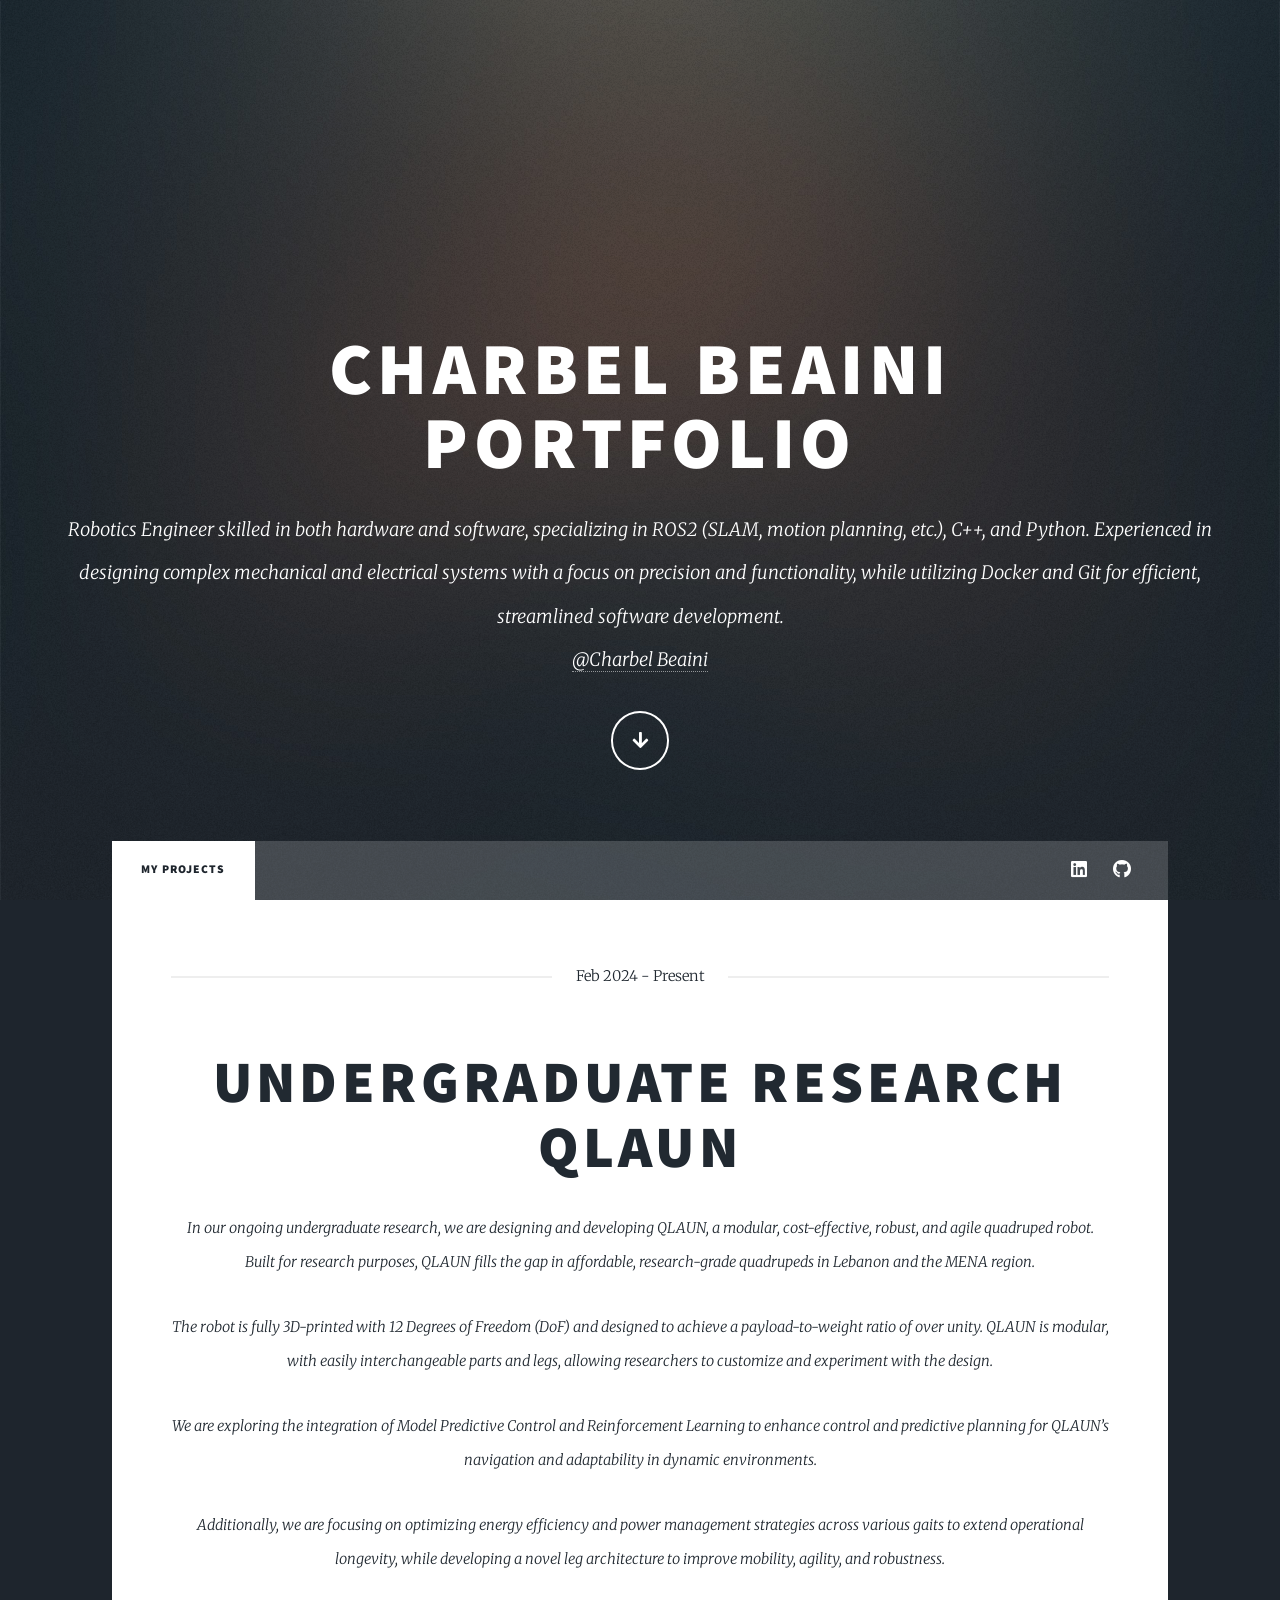
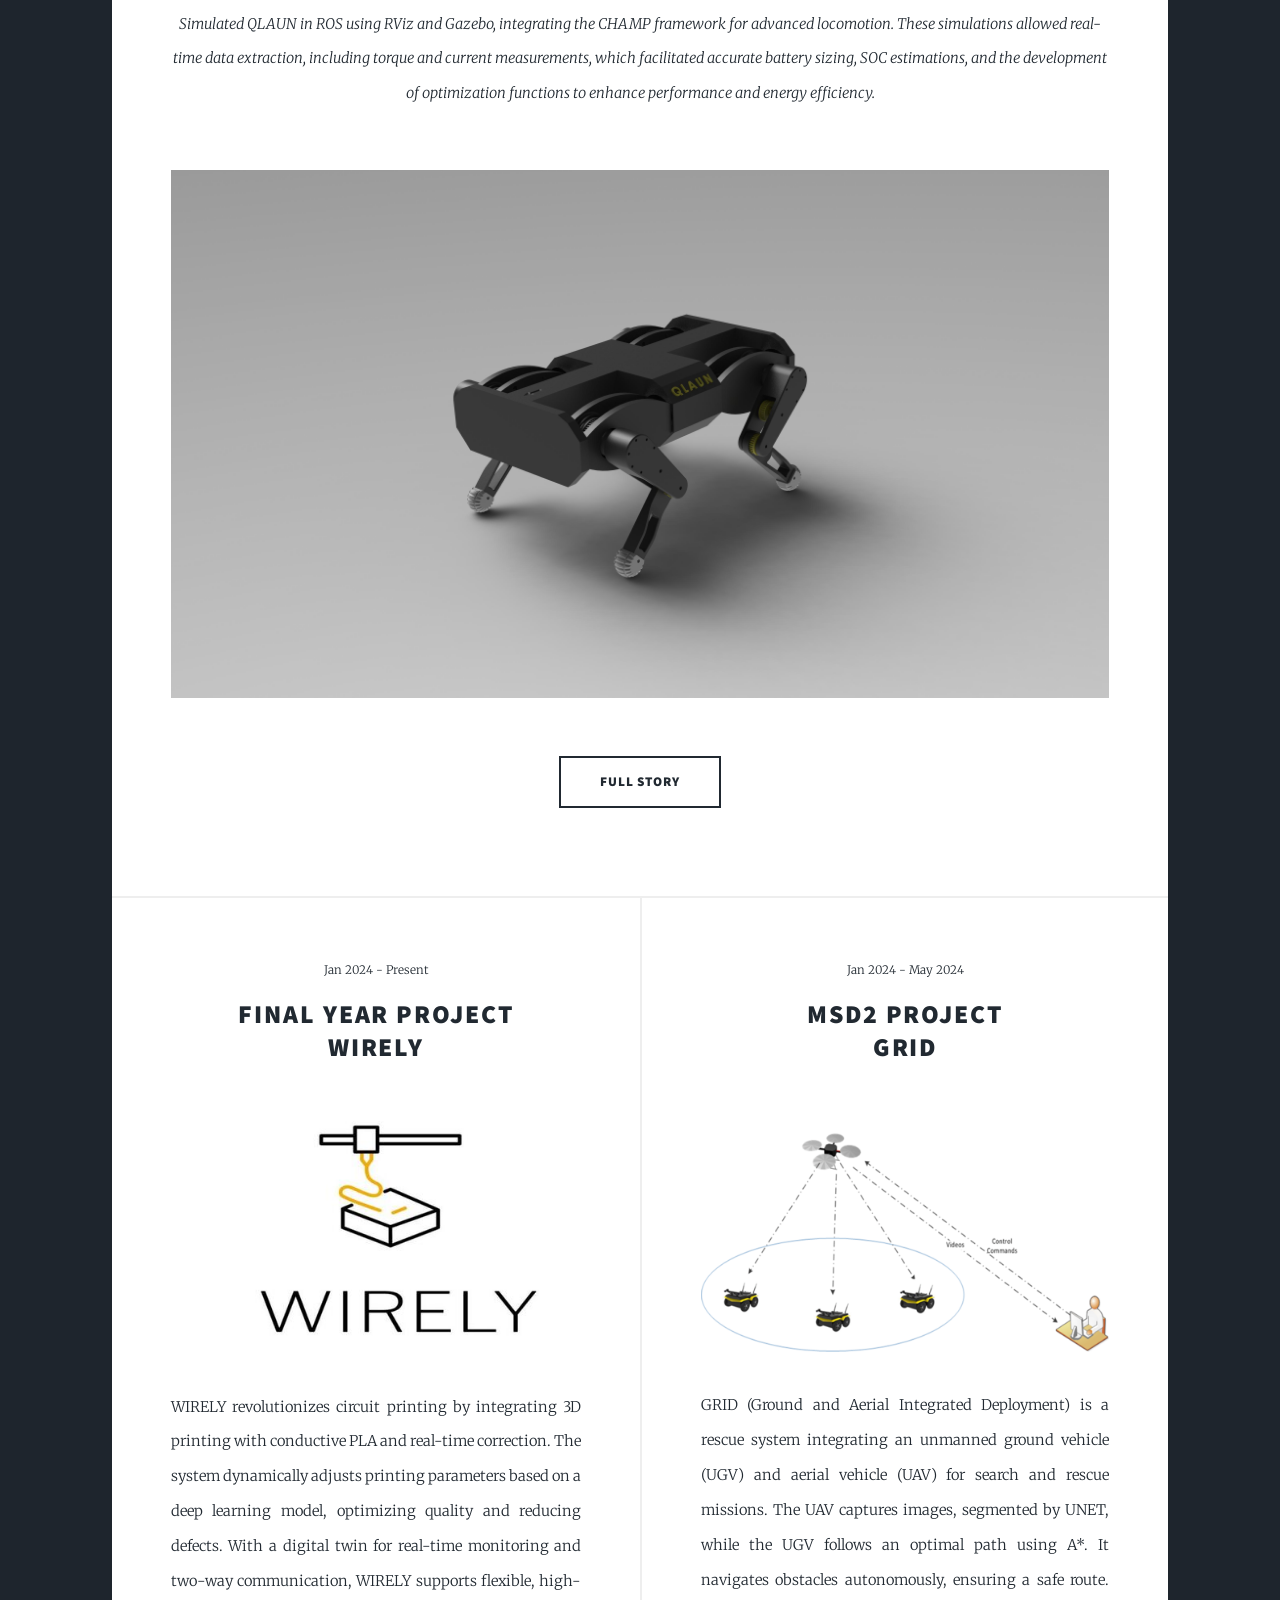
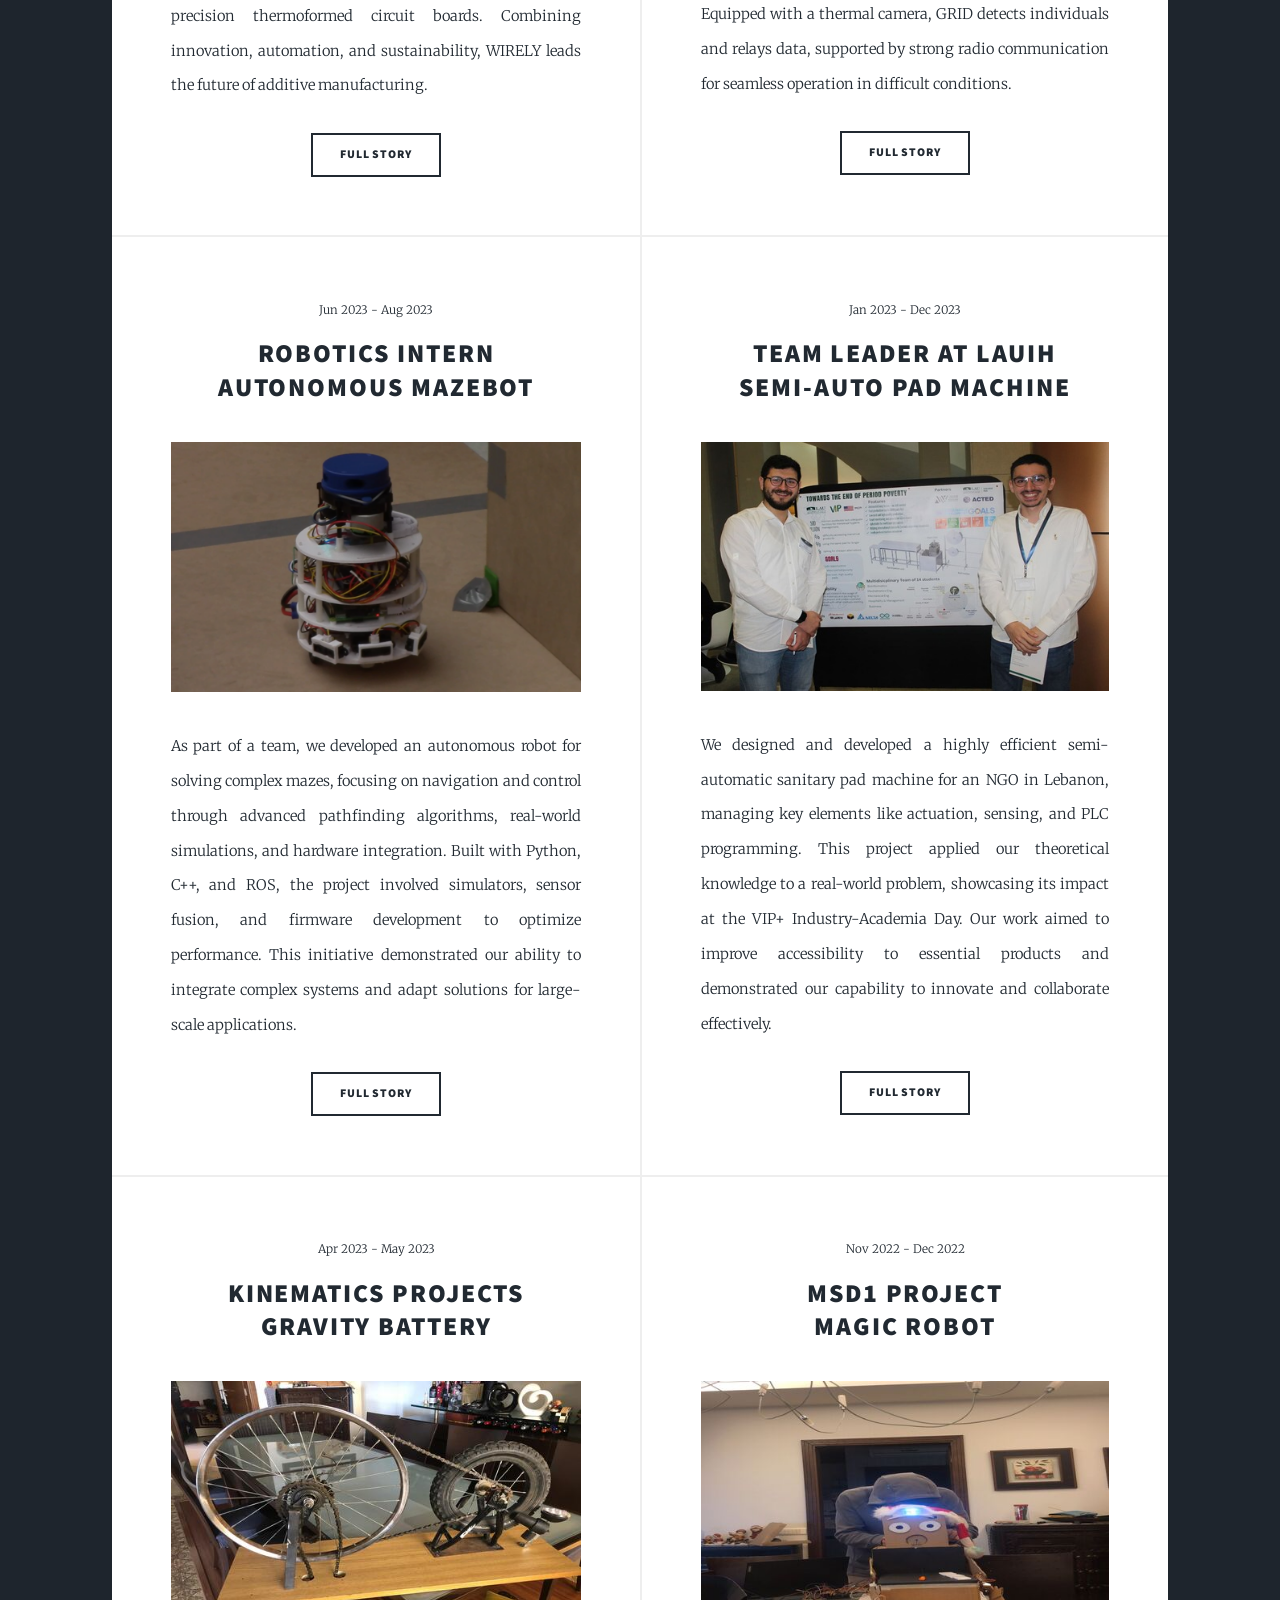
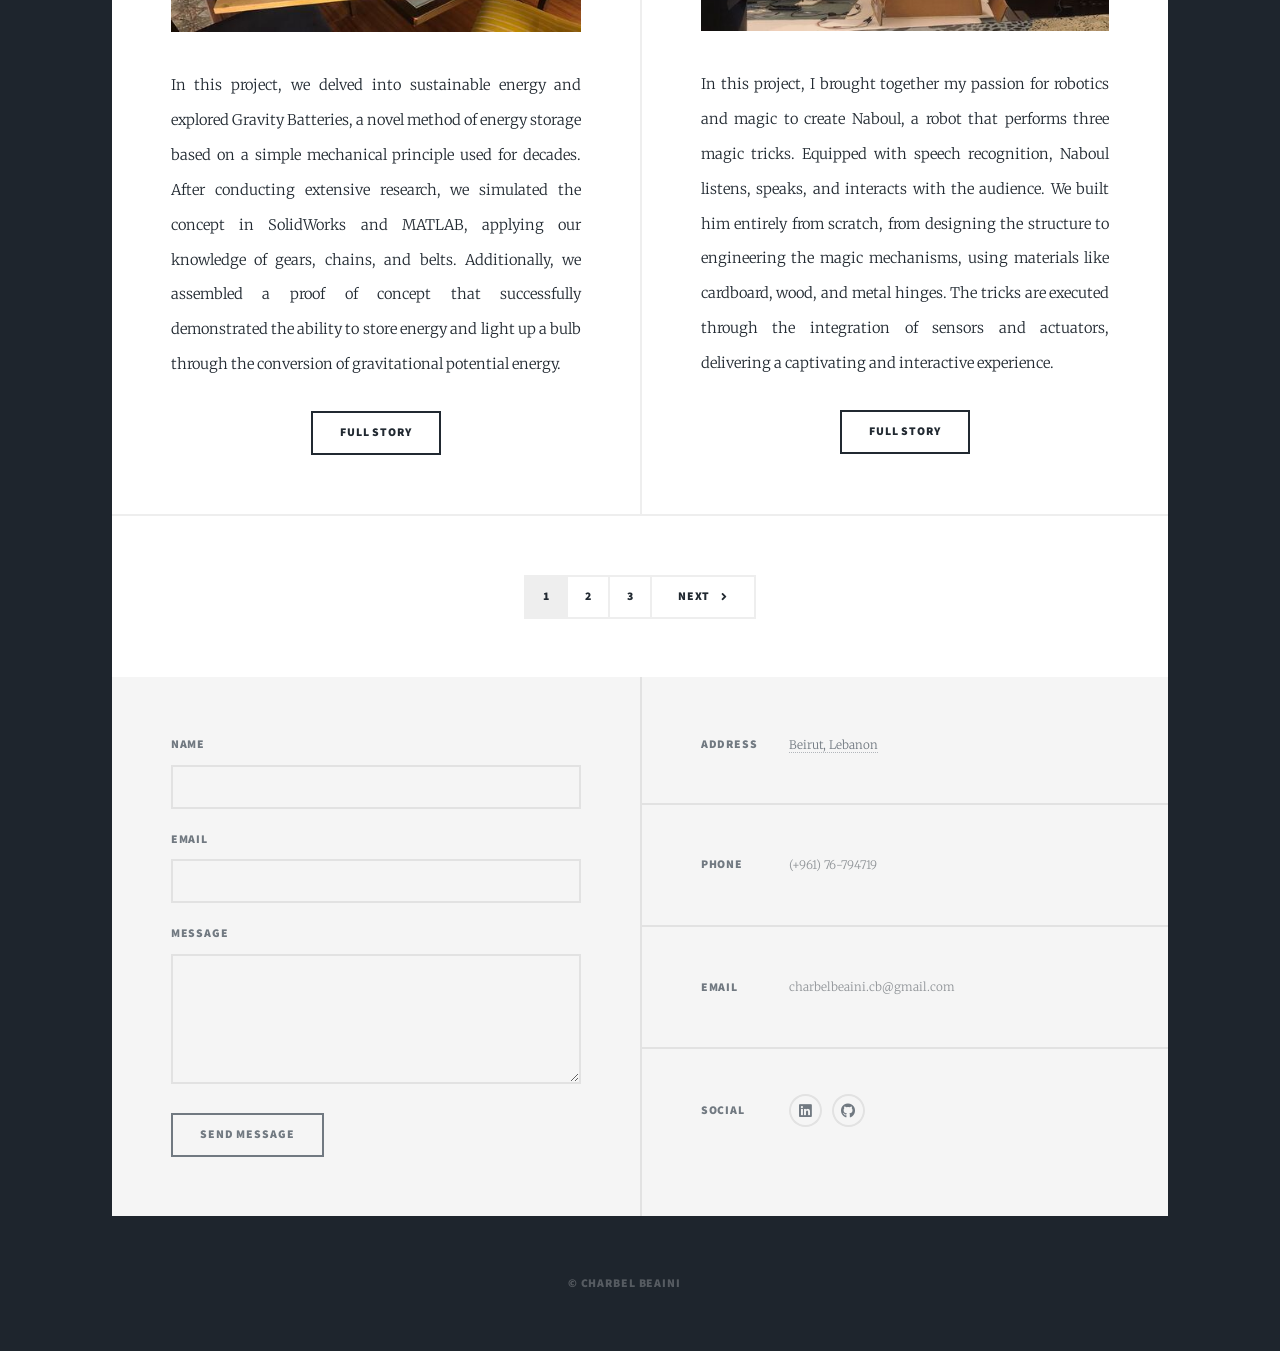
==== index.html @ 06b0344d "fixed bug for internship link" ====
<!DOCTYPE HTML>
<html>
	<head>
		<title>Charbel Beaini Portfolio</title>
		<meta charset="utf-8" />
		<meta name="viewport" content="width=device-width, initial-scale=1, user-scalable=no" />
		<link rel="stylesheet" href="assets/css/main.css" />
		<noscript><link rel="stylesheet" href="assets/css/noscript.css" /></noscript>
	</head>
	<body class="is-preload">

		<!-- Wrapper -->
			<div id="wrapper" class="fade-in">

				<!-- Intro -->
					<div id="intro">
						<h1>Charbel Beaini<br />
						Portfolio</h1>
						<p>Robotics Engineer skilled in both hardware and software, specializing in ROS2 (SLAM, motion planning, etc.), 
							C++, and Python. Experienced in designing complex mechanical and electrical systems with a focus on precision
							and functionality, while utilizing Docker and Git for efficient, streamlined software development. 
							<a href="https://www.linkedin.com/in/charbel-beaini-profile/" target="_blank"><br />@Charbel Beaini</a></p>
							
						<ul class="actions">
							<li><a href="#header" class="button icon solid solo fa-arrow-down scrolly">Continue</a></li>
						</ul>
					</div>

				<!-- Header -->
					<header id="header">
						<a href="index.html" class="logo">Engineering the Future</a>
					</header>

				<!-- Nav -->
					<nav id="nav">
						<ul class="links">
							<li class="active"><a href="index.html">My Projects</a></li>
						</ul>
						<ul class="icons">
							<li><a href="https://www.linkedin.com/in/charbel-beaini-profile/" target="_blank" class="icon brands fa-linkedin"><span class="label">LinkedIn</span></a></li>
							<li><a href="https://github.com/Cb-dotcom?tab=repositories" class="icon brands fa-github" target="_blank" ><span class="label">GitHub</span></a></li>
						</ul>
					</nav>

				<!-- Main -->
					<div id="main">

						<!-- Featured Post -->
							<article class="post featured">
								<header class="major">
									<span class="date">Feb 2024 - Present</span>
									<h2><a href="#">Undergraduate Research<br />
										QLAUN</a></h2>
										<p>In our ongoing undergraduate research, we are designing and developing QLAUN, 
											a modular, cost-effective, robust, and agile quadruped robot. Built for research purposes, 
											QLAUN fills the gap in affordable, research-grade quadrupeds in Lebanon and the MENA region.</p>
											
											<p>The robot is fully 3D-printed with 12 Degrees of Freedom (DoF) and designed to achieve 
											a payload-to-weight ratio of over unity. QLAUN is modular, with easily interchangeable parts 
											and legs, allowing researchers to customize and experiment with the design.</p>
											
											<p>We are exploring the integration of Model Predictive Control and Reinforcement Learning to enhance 
												control and predictive planning for QLAUN’s navigation and adaptability in dynamic environments.</p>
											<p>Additionally, we are focusing on optimizing energy efficiency and power management strategies
											   across various gaits to extend operational longevity, while developing a novel leg 
											   architecture to improve mobility, agility, and robustness.</p>
									
											<p>Simulated QLAUN in ROS using RViz and Gazebo, integrating the CHAMP framework for advanced locomotion. 
												These simulations allowed real-time data extraction, including torque and current measurements, which facilitated accurate
												battery sizing, SOC estimations, and the development of optimization functions to enhance performance and energy 
												efficiency.</p>
											
								</header>
								<a href="#" class="image main"><img src="images/QLAUN.jpeg" alt="" /></a>
								<ul class="actions special">
									<li><a href="#" class="button large">Full Story</a></li>
								</ul>
							</article>

						<!-- Posts -->
							<section class="posts">
								<article>
									<header>
										<span class="date">Jan 2024 - Present</span>
										<h2><a href="#">Final Year Project<br />
										WIRELY</a></h2>
									</header>
									<a href="#" class="image fit"><img src="images/Wirely_Logo.JPG" alt="" /></a>
									<p>WIRELY revolutionizes circuit printing by integrating 3D printing with conductive PLA
										 and real-time correction. The system dynamically adjusts printing parameters based on 
										 a deep learning model, optimizing quality and reducing defects. With a digital twin for 
										 real-time monitoring and two-way communication, WIRELY supports flexible, high-precision 
										 thermoformed circuit boards. Combining innovation, automation, and sustainability, WIRELY 
										 leads the future of additive manufacturing.</p>
									<ul class="actions special">
										<li><a href="#" class="button">Full Story</a></li>
									</ul>
								</article>
								<article>
									<header>
										<span class="date">Jan 2024 - May 2024</span>
										<h2><a href="https://github.com/Ralph-S/GRID/tree/main" target="_blank">MSD2 Project<br />
											GRID
										</a></h2>
									</header>
									<a href="https://github.com/Ralph-S/GRID/tree/main" class="image fit" target="_blank"><img src="images/GRID.png" alt="" /></a>
									<p>GRID (Ground and Aerial Integrated Deployment) is a rescue system integrating an unmanned ground 
										vehicle (UGV) and aerial vehicle (UAV) for search and rescue missions. The UAV captures images, 
										segmented by UNET, while the UGV follows an optimal path using A*. It navigates obstacles autonomously,
										 ensuring a safe route. Equipped with a thermal camera, GRID detects individuals and relays data, 
										 supported by strong radio communication for seamless operation in difficult conditions.</p>
									<ul class="actions special">
										<li><a href="https://github.com/Ralph-S/GRID/tree/main" class="button" target="_blank">Full Story</a></li>
									</ul>
								</article>
								<article>
									<header>
										<span class="date">Jun 2023 - Aug 2023</span>
										<h2><a href="https://github.com/robotcraft19">Robotics Intern<br />
											Autonomous Mazebot
										</a></h2>
									</header>
									<a href="https://github.com/robotcraft19" class="image fit"><img src="images/hi.png" alt="" /></a>
									<p>As part of a team, we developed an autonomous robot for solving complex mazes, 
										focusing on navigation and control through advanced pathfinding algorithms, 
										real-world simulations, and hardware integration. Built with Python, C++, and ROS, 
										the project involved simulators, sensor fusion, and firmware development to optimize 
										performance. This initiative demonstrated our ability to integrate complex systems and 
										adapt solutions for large-scale applications.</p>
									<ul class="actions special">
										<li><a href="#" class="button">Full Story</a></li>
									</ul>
								</article>
								<article>
									<header>
										<span class="date">Jan 2023 - Dec 2023</span>
										<h2><a href="https://news.lau.edu.lb/2023/vertically-integrated-projects-turn-heads-at-the-industry-academia-day.php" target="_blank">Team Leader at LAUIH<br />
										Semi-Auto Pad Machine</a></h2>
									</header>
									<a class="image fit"><img src="images/industry-academia-vip-2023-01.jpg" alt="" /></a>
									<p>We designed and developed a highly efficient semi-automatic sanitary pad machine for an 
										NGO in Lebanon, managing key elements like actuation, sensing, and PLC programming. 
										This project applied our theoretical knowledge to a real-world problem, showcasing its 
										impact at the VIP+ Industry-Academia Day. Our work aimed to improve accessibility to 
										essential products and demonstrated our capability to innovate and collaborate effectively.
									</p>
									<ul class="actions special">
										<li><a href="https://news.lau.edu.lb/2023/vertically-integrated-projects-turn-heads-at-the-industry-academia-day.php" target="_blank" class="button">Full Story</a></li>
									</ul>
								</article>
								<article>
									<header>
										<span class="date">Apr 2023 - May 2023</span>
										<h2><a href="https://github.com/Cb-dotcom/Kinematics-Gravity-Battery-" target="_blank">Kinematics Projects<br />
										Gravity Battery</a></h2>
									</header>
									<a class ="image fit"><img src="images/Gravity Battery.jpeg" alt="" /></a>
									<p>
										In this project, we delved into sustainable energy and explored Gravity Batteries,
										 a novel method of energy storage based on a simple mechanical principle used for decades.
										  After conducting extensive research, we simulated the concept in SolidWorks and MATLAB, applying our knowledge of gears, chains,
										   and belts. Additionally, we assembled a proof of 
										   concept that successfully demonstrated the ability to store energy and light up a bulb through
										   the conversion of gravitational potential energy.</p>
									<ul class="actions special">
										<li><a href="https://github.com/Cb-dotcom/Kinematics-Gravity-Battery-" target="_blank"class="button">Full Story</a></li>
									</ul>
								</article>
								<article>
									<header>
										<span class="date">Nov 2022 - Dec 2022</span>
										<h2><a href="https://github.com/Cb-dotcom/MSD1-Project-Magic-Robot" target="_blank">MSD1 Project<br />
										Magic Robot</a></h2>
									</header>
									<a class="image fit"><img src="images/Magic.jpeg" alt="" /></a>
									<p>In this project, I brought together my passion for robotics and magic to create Naboul, 
										a robot that performs three magic tricks. Equipped with speech recognition, 
										Naboul listens, speaks, and interacts with the audience. We built him entirely from scratch, 
										from designing the structure to engineering the magic mechanisms, using materials like cardboard,
										 wood, and metal hinges. The tricks are executed through the integration of sensors and actuators, 
										 delivering a captivating and interactive experience.</p>
									<ul class="actions special">
										<li><a href="https://github.com/Cb-dotcom/MSD1-Project-Magic-Robot" target="_blank" class="button">Full Story</a></li>
									</ul>
								</article>
							</section>

						<!-- Footer -->
							<footer>
								<div class="pagination">
									<!--<a href="#" class="previous">Prev</a>-->
									<a href="#" class="page active">1</a>
									<a href="#" class="page">2</a>
									<a href="#" class="page">3</a>
									<a href="#" class="next">Next</a>
								</div>
							</footer>

					</div>

				<!-- Footer -->
					<footer id="footer">
						<section>
							<form method="post" action="#">
								<div class="fields">
									<div class="field">
										<label for="name">Name</label>
										<input type="text" name="name" id="name" />
									</div>
									<div class="field">
										<label for="email">Email</label>
										<input type="text" name="email" id="email" />
									</div>
									<div class="field">
										<label for="message">Message</label>
										<textarea name="message" id="message" rows="3"></textarea>
									</div>
								</div>
								<ul class="actions">
									<li><input type="submit" value="Send Message" /></li>
								</ul>
							</form>
						</section>
						<section class="split contact">
							<section class="alt">
								<h3>Address</h3>
								<p><a href = "https://factsinstitute.com/countries/facts-about-lebanon/" target="_blank" >Beirut, Lebanon<br /></a>
								</p>
							</section>
							<section>
								<h3>Phone</h3>
								<p>(+961) 76-794719</p>
							</section>
							<section>
								<h3>Email</h3>
								<p>charbelbeaini.cb@gmail.com</p>
							</section>
							<section>
								<h3>Social</h3>
								<ul class="icons alt">
									<li><a href="https://www.linkedin.com/in/charbel-beaini-profile/" target="_blank" class="icon brands fa-linkedin"><span class="label">LinkedIn</span></a></li>
									<li><a href="https://github.com/Cb-dotcom?tab=repositories" class="icon brands fa-github" target="_blank" ><span class="label">GitHub</span></a></li>
							</section>
						</section>
					</footer>
					<script>
						// Function to clear the input fields
						function clearFields() {
						  document.getElementById('name').value = '';
						  document.getElementById('email').value = '';
						  document.getElementById('message').value = '';
						}
					  
						// Attach the clearFields function to the form's submit event
						document.querySelector('form').addEventListener('submit', function(e) {
						  e.preventDefault(); // Prevent default submission
						  clearFields(); // Clear input fields
						});
					  </script>

				<!-- Copyright -->
					<div id="copyright">
						<ul><li>&copy; Charbel Beaini</li><li></ul>
					</div>

			</div>

		<!-- Scripts -->
			<script src="assets/js/jquery.min.js"></script>
			<script src="assets/js/jquery.scrollex.min.js"></script>
			<script src="assets/js/jquery.scrolly.min.js"></script>
			<script src="assets/js/browser.min.js"></script>
			<script src="assets/js/breakpoints.min.js"></script>
			<script src="assets/js/util.js"></script>
			<script src="assets/js/main.js"></script>

	</body>
</html>
---- assets/css/main.css ----
@import url(fontawesome-all.min.css);
@import url("https://fonts.googleapis.com/css?family=Merriweather:300,700,300italic,700italic|Source+Sans+Pro:900");

/*
	Massively by HTML5 UP
	html5up.net | @ajlkn
	Free for personal and commercial use under the CCA 3.0 license (html5up.net/license)
*/

html, body, div, span, applet, object,
iframe, h1, h2, h3, h4, h5, h6, p, blockquote,
pre, a, abbr, acronym, address, big, cite,
code, del, dfn, em, img, ins, kbd, q, s, samp,
small, strike, strong, sub, sup, tt, var, b,
u, i, center, dl, dt, dd, ol, ul, li, fieldset,
form, label, legend, table, caption, tbody,
tfoot, thead, tr, th, td, article, aside,
canvas, details, embed, figure, figcaption,
footer, header, hgroup, menu, nav, output, ruby,
section, summary, time, mark, audio, video {
	margin: 0;
	padding: 0;
	border: 0;
	font-size: 100%;
	font: inherit;
	vertical-align: baseline;}

article, aside, details, figcaption, figure,
footer, header, hgroup, menu, nav, section {
	display: block;}

body {
	line-height: 1;
}

ol, ul {
	list-style: none;
}

blockquote, q {
	quotes: none;
}

	blockquote:before, blockquote:after, q:before, q:after {
		content: '';
		content: none;
	}

table {
	border-collapse: collapse;
	border-spacing: 0;
}

body {
	-webkit-text-size-adjust: none;
}

mark {
	background-color: transparent;
	color: inherit;
}

input::-moz-focus-inner {
	border: 0;
	padding: 0;
}

input, select, textarea {
	-moz-appearance: none;
	-webkit-appearance: none;
	-ms-appearance: none;
	appearance: none;
}

/* Basic */

	@-ms-viewport {
		width: device-width;
	}

	body {
		-ms-overflow-style: scrollbar;
	}

	@media screen and (max-width: 480px) {

		html, body {
			min-width: 320px;
		}

	}

	html {
		box-sizing: border-box;
	}

	*, *:before, *:after {
		box-sizing: inherit;
	}

	body {
		background-color: #1e252d;
	}

		body.is-preload *, body.is-preload *:before, body.is-preload *:after {
			-moz-animation: none !important;
			-webkit-animation: none !important;
			-ms-animation: none !important;
			animation: none !important;
			-moz-transition: none !important;
			-webkit-transition: none !important;
			-ms-transition: none !important;
			transition: none !important;
		}

/* Type */

	html {
		font-size: 16pt;
	}

		@media screen and (max-width: 1680px) {

			html {
				font-size: 12pt;
			}

		}

		@media screen and (max-width: 1280px) {

			html {
				font-size: 11pt;
			}

		}

		@media screen and (max-width: 360px) {

			html {
				font-size: 10pt;
			}

		}

	body {
		color: #212931;
	}

	body, input, select, textarea {
		font-family: "Merriweather", Georgia, serif;
		font-weight: 300;
		font-size: 1rem;
		line-height: 2.375;
	}

	a {
		-moz-transition: color 0.2s ease-in-out, background-color 0.2s ease-in-out, border-color 0.2s ease-in-out, box-shadow 0.2s ease-in-out;
		-webkit-transition: color 0.2s ease-in-out, background-color 0.2s ease-in-out, border-color 0.2s ease-in-out, box-shadow 0.2s ease-in-out;
		-ms-transition: color 0.2s ease-in-out, background-color 0.2s ease-in-out, border-color 0.2s ease-in-out, box-shadow 0.2s ease-in-out;
		transition: color 0.2s ease-in-out, background-color 0.2s ease-in-out, border-color 0.2s ease-in-out, box-shadow 0.2s ease-in-out;
		border-bottom: dotted 1px;
		text-decoration: none;
	}

		a:hover {
			border-bottom-color: transparent;
		}

	strong, b {
		font-weight: 600;
	}

	em, i {
		font-style: italic;
	}

	p {
		text-align: justify;
		margin: 0 0 2rem 0;
	}

	h1, h2, h3, h4, h5, h6 {
		font-family: "Source Sans Pro", Helvetica, sans-serif;
		font-weight: 900;
		line-height: 1.5;
		letter-spacing: 0.075em;
		text-transform: uppercase;
		margin: 0 0 1rem 0;
	}

		h1 a, h2 a, h3 a, h4 a, h5 a, h6 a {
			border-bottom: 0;
			color: inherit;
			text-decoration: none;
		}

	h1 {
		font-size: 4rem;
		line-height: 1.1;
		margin: 0 0 2rem 0;
	}

	h2 {
		font-size: 1.75rem;
		line-height: 1.3;
		margin: 0 0 1.5rem 0;
	}

	h3 {
		font-size: 1.25rem;
		margin: 0 0 1.5rem 0;
	}

	h4 {
		font-size: 1rem;
	}

	h5 {
		font-size: 0.9rem;
	}

	h6 {
		font-size: 0.8rem;
	}

	sub {
		font-size: 0.8rem;
		position: relative;
		top: 0.5rem;
	}

	sup {
		font-size: 0.8rem;
		position: relative;
		top: -0.5rem;
	}

	blockquote {
		border-left: solid 4px;
		font-style: italic;
		margin: 0 0 2rem 0;
		padding: 0.5rem 0 0.5rem 2rem;
	}

	code {
		border: solid 2px;
		font-family: "Courier New", monospace;
		font-size: 0.9rem;
		margin: 0 0.25rem;
		padding: 0.25rem 0.65rem;
	}

	pre {
		-webkit-overflow-scrolling: touch;
		font-family: "Courier New", monospace;
		font-size: 0.9rem;
		margin: 0 0 2rem 0;
	}

		pre code {
			display: block;
			line-height: 1.75;
			padding: 1rem 1.5rem;
			overflow-x: auto;
		}

	hr {
		border: 0;
		border-bottom: solid 2px;
		margin: 3rem 0;
	}

		hr.major {
			margin: 5rem 0;
		}

	.align-left {
		text-align: left;
	}

	.align-center {
		text-align: center;
	}

	.align-right {
		text-align: right;
	}

	input, select, textarea {
		color: #212931;
	}

	a {
		color: #212931;
		border-bottom-color: rgba(33, 41, 49, 0.5);
	}

		a:hover {
			border-bottom-color: transparent;
			color: #18bfef !important;
		}

	strong, b {
		color: #212931;
	}

	h1, h2, h3, h4, h5, h6 {
		color: #212931;
	}

	blockquote {
		border-left-color: #eeeeee;
	}

	code {
		background: rgba(220, 220, 220, 0.25);
		border-color: #eeeeee;
	}

	hr {
		border-bottom-color: #eeeeee;
	}

/* Row */

	.row {
		display: flex;
		flex-wrap: wrap;
		box-sizing: border-box;
		align-items: stretch;
	}

		.row > * {
			box-sizing: border-box;
		}

		.row.gtr-uniform > * > :last-child {
			margin-bottom: 0;
		}

		.row.aln-left {
			justify-content: flex-start;
		}

		.row.aln-center {
			justify-content: center;
		}

		.row.aln-right {
			justify-content: flex-end;
		}

		.row.aln-top {
			align-items: flex-start;
		}

		.row.aln-middle {
			align-items: center;
		}

		.row.aln-bottom {
			align-items: flex-end;
		}

		.row > .imp {
			order: -1;
		}

		.row > .col-1 {
			width: 8.33333%;
		}

		.row > .off-1 {
			margin-left: 8.33333%;
		}

		.row > .col-2 {
			width: 16.66667%;
		}

		.row > .off-2 {
			margin-left: 16.66667%;
		}

		.row > .col-3 {
			width: 25%;
		}

		.row > .off-3 {
			margin-left: 25%;
		}

		.row > .col-4 {
			width: 33.33333%;
		}

		.row > .off-4 {
			margin-left: 33.33333%;
		}

		.row > .col-5 {
			width: 41.66667%;
		}

		.row > .off-5 {
			margin-left: 41.66667%;
		}

		.row > .col-6 {
			width: 50%;
		}

		.row > .off-6 {
			margin-left: 50%;
		}

		.row > .col-7 {
			width: 58.33333%;
		}

		.row > .off-7 {
			margin-left: 58.33333%;
		}

		.row > .col-8 {
			width: 66.66667%;
		}

		.row > .off-8 {
			margin-left: 66.66667%;
		}

		.row > .col-9 {
			width: 75%;
		}

		.row > .off-9 {
			margin-left: 75%;
		}

		.row > .col-10 {
			width: 83.33333%;
		}

		.row > .off-10 {
			margin-left: 83.33333%;
		}

		.row > .col-11 {
			width: 91.66667%;
		}

		.row > .off-11 {
			margin-left: 91.66667%;
		}

		.row > .col-12 {
			width: 100%;
		}

		.row > .off-12 {
			margin-left: 100%;
		}

		.row.gtr-0 {
			margin-top: 0;
			margin-left: 0rem;
		}

			.row.gtr-0 > * {
				padding: 0 0 0 0rem;
			}

			.row.gtr-0.gtr-uniform {
				margin-top: 0rem;
			}

				.row.gtr-0.gtr-uniform > * {
					padding-top: 0rem;
				}

		.row.gtr-25 {
			margin-top: 0;
			margin-left: -0.375rem;
		}

			.row.gtr-25 > * {
				padding: 0 0 0 0.375rem;
			}

			.row.gtr-25.gtr-uniform {
				margin-top: -0.375rem;
			}

				.row.gtr-25.gtr-uniform > * {
					padding-top: 0.375rem;
				}

		.row.gtr-50 {
			margin-top: 0;
			margin-left: -0.75rem;
		}

			.row.gtr-50 > * {
				padding: 0 0 0 0.75rem;
			}

			.row.gtr-50.gtr-uniform {
				margin-top: -0.75rem;
			}

				.row.gtr-50.gtr-uniform > * {
					padding-top: 0.75rem;
				}

		.row {
			margin-top: 0;
			margin-left: -1.5rem;
		}

			.row > * {
				padding: 0 0 0 1.5rem;
			}

			.row.gtr-uniform {
				margin-top: -1.5rem;
			}

				.row.gtr-uniform > * {
					padding-top: 1.5rem;
				}

		.row.gtr-150 {
			margin-top: 0;
			margin-left: -2.25rem;
		}

			.row.gtr-150 > * {
				padding: 0 0 0 2.25rem;
			}

			.row.gtr-150.gtr-uniform {
				margin-top: -2.25rem;
			}

				.row.gtr-150.gtr-uniform > * {
					padding-top: 2.25rem;
				}

		.row.gtr-200 {
			margin-top: 0;
			margin-left: -3rem;
		}

			.row.gtr-200 > * {
				padding: 0 0 0 3rem;
			}

			.row.gtr-200.gtr-uniform {
				margin-top: -3rem;
			}

				.row.gtr-200.gtr-uniform > * {
					padding-top: 3rem;
				}

		@media screen and (max-width: 1680px) {

			.row {
				display: flex;
				flex-wrap: wrap;
				box-sizing: border-box;
				align-items: stretch;
			}

				.row > * {
					box-sizing: border-box;
				}

				.row.gtr-uniform > * > :last-child {
					margin-bottom: 0;
				}

				.row.aln-left {
					justify-content: flex-start;
				}

				.row.aln-center {
					justify-content: center;
				}

				.row.aln-right {
					justify-content: flex-end;
				}

				.row.aln-top {
					align-items: flex-start;
				}

				.row.aln-middle {
					align-items: center;
				}

				.row.aln-bottom {
					align-items: flex-end;
				}

				.row > .imp-xlarge {
					order: -1;
				}

				.row > .col-1-xlarge {
					width: 8.33333%;
				}

				.row > .off-1-xlarge {
					margin-left: 8.33333%;
				}

				.row > .col-2-xlarge {
					width: 16.66667%;
				}

				.row > .off-2-xlarge {
					margin-left: 16.66667%;
				}

				.row > .col-3-xlarge {
					width: 25%;
				}

				.row > .off-3-xlarge {
					margin-left: 25%;
				}

				.row > .col-4-xlarge {
					width: 33.33333%;
				}

				.row > .off-4-xlarge {
					margin-left: 33.33333%;
				}

				.row > .col-5-xlarge {
					width: 41.66667%;
				}

				.row > .off-5-xlarge {
					margin-left: 41.66667%;
				}

				.row > .col-6-xlarge {
					width: 50%;
				}

				.row > .off-6-xlarge {
					margin-left: 50%;
				}

				.row > .col-7-xlarge {
					width: 58.33333%;
				}

				.row > .off-7-xlarge {
					margin-left: 58.33333%;
				}

				.row > .col-8-xlarge {
					width: 66.66667%;
				}

				.row > .off-8-xlarge {
					margin-left: 66.66667%;
				}

				.row > .col-9-xlarge {
					width: 75%;
				}

				.row > .off-9-xlarge {
					margin-left: 75%;
				}

				.row > .col-10-xlarge {
					width: 83.33333%;
				}

				.row > .off-10-xlarge {
					margin-left: 83.33333%;
				}

				.row > .col-11-xlarge {
					width: 91.66667%;
				}

				.row > .off-11-xlarge {
					margin-left: 91.66667%;
				}

				.row > .col-12-xlarge {
					width: 100%;
				}

				.row > .off-12-xlarge {
					margin-left: 100%;
				}

				.row.gtr-0 {
					margin-top: 0;
					margin-left: 0rem;
				}

					.row.gtr-0 > * {
						padding: 0 0 0 0rem;
					}

					.row.gtr-0.gtr-uniform {
						margin-top: 0rem;
					}

						.row.gtr-0.gtr-uniform > * {
							padding-top: 0rem;
						}

				.row.gtr-25 {
					margin-top: 0;
					margin-left: -0.375rem;
				}

					.row.gtr-25 > * {
						padding: 0 0 0 0.375rem;
					}

					.row.gtr-25.gtr-uniform {
						margin-top: -0.375rem;
					}

						.row.gtr-25.gtr-uniform > * {
							padding-top: 0.375rem;
						}

				.row.gtr-50 {
					margin-top: 0;
					margin-left: -0.75rem;
				}

					.row.gtr-50 > * {
						padding: 0 0 0 0.75rem;
					}

					.row.gtr-50.gtr-uniform {
						margin-top: -0.75rem;
					}

						.row.gtr-50.gtr-uniform > * {
							padding-top: 0.75rem;
						}

				.row {
					margin-top: 0;
					margin-left: -1.5rem;
				}

					.row > * {
						padding: 0 0 0 1.5rem;
					}

					.row.gtr-uniform {
						margin-top: -1.5rem;
					}

						.row.gtr-uniform > * {
							padding-top: 1.5rem;
						}

				.row.gtr-150 {
					margin-top: 0;
					margin-left: -2.25rem;
				}

					.row.gtr-150 > * {
						padding: 0 0 0 2.25rem;
					}

					.row.gtr-150.gtr-uniform {
						margin-top: -2.25rem;
					}

						.row.gtr-150.gtr-uniform > * {
							padding-top: 2.25rem;
						}

				.row.gtr-200 {
					margin-top: 0;
					margin-left: -3rem;
				}

					.row.gtr-200 > * {
						padding: 0 0 0 3rem;
					}

					.row.gtr-200.gtr-uniform {
						margin-top: -3rem;
					}

						.row.gtr-200.gtr-uniform > * {
							padding-top: 3rem;
						}

		}

		@media screen and (max-width: 1280px) {

			.row {
				display: flex;
				flex-wrap: wrap;
				box-sizing: border-box;
				align-items: stretch;
			}

				.row > * {
					box-sizing: border-box;
				}

				.row.gtr-uniform > * > :last-child {
					margin-bottom: 0;
				}

				.row.aln-left {
					justify-content: flex-start;
				}

				.row.aln-center {
					justify-content: center;
				}

				.row.aln-right {
					justify-content: flex-end;
				}

				.row.aln-top {
					align-items: flex-start;
				}

				.row.aln-middle {
					align-items: center;
				}

				.row.aln-bottom {
					align-items: flex-end;
				}

				.row > .imp-large {
					order: -1;
				}

				.row > .col-1-large {
					width: 8.33333%;
				}

				.row > .off-1-large {
					margin-left: 8.33333%;
				}

				.row > .col-2-large {
					width: 16.66667%;
				}

				.row > .off-2-large {
					margin-left: 16.66667%;
				}

				.row > .col-3-large {
					width: 25%;
				}

				.row > .off-3-large {
					margin-left: 25%;
				}

				.row > .col-4-large {
					width: 33.33333%;
				}

				.row > .off-4-large {
					margin-left: 33.33333%;
				}

				.row > .col-5-large {
					width: 41.66667%;
				}

				.row > .off-5-large {
					margin-left: 41.66667%;
				}

				.row > .col-6-large {
					width: 50%;
				}

				.row > .off-6-large {
					margin-left: 50%;
				}

				.row > .col-7-large {
					width: 58.33333%;
				}

				.row > .off-7-large {
					margin-left: 58.33333%;
				}

				.row > .col-8-large {
					width: 66.66667%;
				}

				.row > .off-8-large {
					margin-left: 66.66667%;
				}

				.row > .col-9-large {
					width: 75%;
				}

				.row > .off-9-large {
					margin-left: 75%;
				}

				.row > .col-10-large {
					width: 83.33333%;
				}

				.row > .off-10-large {
					margin-left: 83.33333%;
				}

				.row > .col-11-large {
					width: 91.66667%;
				}

				.row > .off-11-large {
					margin-left: 91.66667%;
				}

				.row > .col-12-large {
					width: 100%;
				}

				.row > .off-12-large {
					margin-left: 100%;
				}

				.row.gtr-0 {
					margin-top: 0;
					margin-left: 0rem;
				}

					.row.gtr-0 > * {
						padding: 0 0 0 0rem;
					}

					.row.gtr-0.gtr-uniform {
						margin-top: 0rem;
					}

						.row.gtr-0.gtr-uniform > * {
							padding-top: 0rem;
						}

				.row.gtr-25 {
					margin-top: 0;
					margin-left: -0.375rem;
				}

					.row.gtr-25 > * {
						padding: 0 0 0 0.375rem;
					}

					.row.gtr-25.gtr-uniform {
						margin-top: -0.375rem;
					}

						.row.gtr-25.gtr-uniform > * {
							padding-top: 0.375rem;
						}

				.row.gtr-50 {
					margin-top: 0;
					margin-left: -0.75rem;
				}

					.row.gtr-50 > * {
						padding: 0 0 0 0.75rem;
					}

					.row.gtr-50.gtr-uniform {
						margin-top: -0.75rem;
					}

						.row.gtr-50.gtr-uniform > * {
							padding-top: 0.75rem;
						}

				.row {
					margin-top: 0;
					margin-left: -1.5rem;
				}

					.row > * {
						padding: 0 0 0 1.5rem;
					}

					.row.gtr-uniform {
						margin-top: -1.5rem;
					}

						.row.gtr-uniform > * {
							padding-top: 1.5rem;
						}

				.row.gtr-150 {
					margin-top: 0;
					margin-left: -2.25rem;
				}

					.row.gtr-150 > * {
						padding: 0 0 0 2.25rem;
					}

					.row.gtr-150.gtr-uniform {
						margin-top: -2.25rem;
					}

						.row.gtr-150.gtr-uniform > * {
							padding-top: 2.25rem;
						}

				.row.gtr-200 {
					margin-top: 0;
					margin-left: -3rem;
				}

					.row.gtr-200 > * {
						padding: 0 0 0 3rem;
					}

					.row.gtr-200.gtr-uniform {
						margin-top: -3rem;
					}

						.row.gtr-200.gtr-uniform > * {
							padding-top: 3rem;
						}

		}

		@media screen and (max-width: 980px) {

			.row {
				display: flex;
				flex-wrap: wrap;
				box-sizing: border-box;
				align-items: stretch;
			}

				.row > * {
					box-sizing: border-box;
				}

				.row.gtr-uniform > * > :last-child {
					margin-bottom: 0;
				}

				.row.aln-left {
					justify-content: flex-start;
				}

				.row.aln-center {
					justify-content: center;
				}

				.row.aln-right {
					justify-content: flex-end;
				}

				.row.aln-top {
					align-items: flex-start;
				}

				.row.aln-middle {
					align-items: center;
				}

				.row.aln-bottom {
					align-items: flex-end;
				}

				.row > .imp-medium {
					order: -1;
				}

				.row > .col-1-medium {
					width: 8.33333%;
				}

				.row > .off-1-medium {
					margin-left: 8.33333%;
				}

				.row > .col-2-medium {
					width: 16.66667%;
				}

				.row > .off-2-medium {
					margin-left: 16.66667%;
				}

				.row > .col-3-medium {
					width: 25%;
				}

				.row > .off-3-medium {
					margin-left: 25%;
				}

				.row > .col-4-medium {
					width: 33.33333%;
				}

				.row > .off-4-medium {
					margin-left: 33.33333%;
				}

				.row > .col-5-medium {
					width: 41.66667%;
				}

				.row > .off-5-medium {
					margin-left: 41.66667%;
				}

				.row > .col-6-medium {
					width: 50%;
				}

				.row > .off-6-medium {
					margin-left: 50%;
				}

				.row > .col-7-medium {
					width: 58.33333%;
				}

				.row > .off-7-medium {
					margin-left: 58.33333%;
				}

				.row > .col-8-medium {
					width: 66.66667%;
				}

				.row > .off-8-medium {
					margin-left: 66.66667%;
				}

				.row > .col-9-medium {
					width: 75%;
				}

				.row > .off-9-medium {
					margin-left: 75%;
				}

				.row > .col-10-medium {
					width: 83.33333%;
				}

				.row > .off-10-medium {
					margin-left: 83.33333%;
				}

				.row > .col-11-medium {
					width: 91.66667%;
				}

				.row > .off-11-medium {
					margin-left: 91.66667%;
				}

				.row > .col-12-medium {
					width: 100%;
				}

				.row > .off-12-medium {
					margin-left: 100%;
				}

				.row.gtr-0 {
					margin-top: 0;
					margin-left: 0rem;
				}

					.row.gtr-0 > * {
						padding: 0 0 0 0rem;
					}

					.row.gtr-0.gtr-uniform {
						margin-top: 0rem;
					}

						.row.gtr-0.gtr-uniform > * {
							padding-top: 0rem;
						}

				.row.gtr-25 {
					margin-top: 0;
					margin-left: -0.375rem;
				}

					.row.gtr-25 > * {
						padding: 0 0 0 0.375rem;
					}

					.row.gtr-25.gtr-uniform {
						margin-top: -0.375rem;
					}

						.row.gtr-25.gtr-uniform > * {
							padding-top: 0.375rem;
						}

				.row.gtr-50 {
					margin-top: 0;
					margin-left: -0.75rem;
				}

					.row.gtr-50 > * {
						padding: 0 0 0 0.75rem;
					}

					.row.gtr-50.gtr-uniform {
						margin-top: -0.75rem;
					}

						.row.gtr-50.gtr-uniform > * {
							padding-top: 0.75rem;
						}

				.row {
					margin-top: 0;
					margin-left: -1.5rem;
				}

					.row > * {
						padding: 0 0 0 1.5rem;
					}

					.row.gtr-uniform {
						margin-top: -1.5rem;
					}

						.row.gtr-uniform > * {
							padding-top: 1.5rem;
						}

				.row.gtr-150 {
					margin-top: 0;
					margin-left: -2.25rem;
				}

					.row.gtr-150 > * {
						padding: 0 0 0 2.25rem;
					}

					.row.gtr-150.gtr-uniform {
						margin-top: -2.25rem;
					}

						.row.gtr-150.gtr-uniform > * {
							padding-top: 2.25rem;
						}

				.row.gtr-200 {
					margin-top: 0;
					margin-left: -3rem;
				}

					.row.gtr-200 > * {
						padding: 0 0 0 3rem;
					}

					.row.gtr-200.gtr-uniform {
						margin-top: -3rem;
					}

						.row.gtr-200.gtr-uniform > * {
							padding-top: 3rem;
						}

		}

		@media screen and (max-width: 736px) {

			.row {
				display: flex;
				flex-wrap: wrap;
				box-sizing: border-box;
				align-items: stretch;
			}

				.row > * {
					box-sizing: border-box;
				}

				.row.gtr-uniform > * > :last-child {
					margin-bottom: 0;
				}

				.row.aln-left {
					justify-content: flex-start;
				}

				.row.aln-center {
					justify-content: center;
				}

				.row.aln-right {
					justify-content: flex-end;
				}

				.row.aln-top {
					align-items: flex-start;
				}

				.row.aln-middle {
					align-items: center;
				}

				.row.aln-bottom {
					align-items: flex-end;
				}

				.row > .imp-small {
					order: -1;
				}

				.row > .col-1-small {
					width: 8.33333%;
				}

				.row > .off-1-small {
					margin-left: 8.33333%;
				}

				.row > .col-2-small {
					width: 16.66667%;
				}

				.row > .off-2-small {
					margin-left: 16.66667%;
				}

				.row > .col-3-small {
					width: 25%;
				}

				.row > .off-3-small {
					margin-left: 25%;
				}

				.row > .col-4-small {
					width: 33.33333%;
				}

				.row > .off-4-small {
					margin-left: 33.33333%;
				}

				.row > .col-5-small {
					width: 41.66667%;
				}

				.row > .off-5-small {
					margin-left: 41.66667%;
				}

				.row > .col-6-small {
					width: 50%;
				}

				.row > .off-6-small {
					margin-left: 50%;
				}

				.row > .col-7-small {
					width: 58.33333%;
				}

				.row > .off-7-small {
					margin-left: 58.33333%;
				}

				.row > .col-8-small {
					width: 66.66667%;
				}

				.row > .off-8-small {
					margin-left: 66.66667%;
				}

				.row > .col-9-small {
					width: 75%;
				}

				.row > .off-9-small {
					margin-left: 75%;
				}

				.row > .col-10-small {
					width: 83.33333%;
				}

				.row > .off-10-small {
					margin-left: 83.33333%;
				}

				.row > .col-11-small {
					width: 91.66667%;
				}

				.row > .off-11-small {
					margin-left: 91.66667%;
				}

				.row > .col-12-small {
					width: 100%;
				}

				.row > .off-12-small {
					margin-left: 100%;
				}

				.row.gtr-0 {
					margin-top: 0;
					margin-left: 0rem;
				}

					.row.gtr-0 > * {
						padding: 0 0 0 0rem;
					}

					.row.gtr-0.gtr-uniform {
						margin-top: 0rem;
					}

						.row.gtr-0.gtr-uniform > * {
							padding-top: 0rem;
						}

				.row.gtr-25 {
					margin-top: 0;
					margin-left: -0.375rem;
				}

					.row.gtr-25 > * {
						padding: 0 0 0 0.375rem;
					}

					.row.gtr-25.gtr-uniform {
						margin-top: -0.375rem;
					}

						.row.gtr-25.gtr-uniform > * {
							padding-top: 0.375rem;
						}

				.row.gtr-50 {
					margin-top: 0;
					margin-left: -0.75rem;
				}

					.row.gtr-50 > * {
						padding: 0 0 0 0.75rem;
					}

					.row.gtr-50.gtr-uniform {
						margin-top: -0.75rem;
					}

						.row.gtr-50.gtr-uniform > * {
							padding-top: 0.75rem;
						}

				.row {
					margin-top: 0;
					margin-left: -1.5rem;
				}

					.row > * {
						padding: 0 0 0 1.5rem;
					}

					.row.gtr-uniform {
						margin-top: -1.5rem;
					}

						.row.gtr-uniform > * {
							padding-top: 1.5rem;
						}

				.row.gtr-150 {
					margin-top: 0;
					margin-left: -2.25rem;
				}

					.row.gtr-150 > * {
						padding: 0 0 0 2.25rem;
					}

					.row.gtr-150.gtr-uniform {
						margin-top: -2.25rem;
					}

						.row.gtr-150.gtr-uniform > * {
							padding-top: 2.25rem;
						}

				.row.gtr-200 {
					margin-top: 0;
					margin-left: -3rem;
				}

					.row.gtr-200 > * {
						padding: 0 0 0 3rem;
					}

					.row.gtr-200.gtr-uniform {
						margin-top: -3rem;
					}

						.row.gtr-200.gtr-uniform > * {
							padding-top: 3rem;
						}

		}

		@media screen and (max-width: 480px) {

			.row {
				display: flex;
				flex-wrap: wrap;
				box-sizing: border-box;
				align-items: stretch;
			}

				.row > * {
					box-sizing: border-box;
				}

				.row.gtr-uniform > * > :last-child {
					margin-bottom: 0;
				}

				.row.aln-left {
					justify-content: flex-start;
				}

				.row.aln-center {
					justify-content: center;
				}

				.row.aln-right {
					justify-content: flex-end;
				}

				.row.aln-top {
					align-items: flex-start;
				}

				.row.aln-middle {
					align-items: center;
				}

				.row.aln-bottom {
					align-items: flex-end;
				}

				.row > .imp-xsmall {
					order: -1;
				}

				.row > .col-1-xsmall {
					width: 8.33333%;
				}

				.row > .off-1-xsmall {
					margin-left: 8.33333%;
				}

				.row > .col-2-xsmall {
					width: 16.66667%;
				}

				.row > .off-2-xsmall {
					margin-left: 16.66667%;
				}

				.row > .col-3-xsmall {
					width: 25%;
				}

				.row > .off-3-xsmall {
					margin-left: 25%;
				}

				.row > .col-4-xsmall {
					width: 33.33333%;
				}

				.row > .off-4-xsmall {
					margin-left: 33.33333%;
				}

				.row > .col-5-xsmall {
					width: 41.66667%;
				}

				.row > .off-5-xsmall {
					margin-left: 41.66667%;
				}

				.row > .col-6-xsmall {
					width: 50%;
				}

				.row > .off-6-xsmall {
					margin-left: 50%;
				}

				.row > .col-7-xsmall {
					width: 58.33333%;
				}

				.row > .off-7-xsmall {
					margin-left: 58.33333%;
				}

				.row > .col-8-xsmall {
					width: 66.66667%;
				}

				.row > .off-8-xsmall {
					margin-left: 66.66667%;
				}

				.row > .col-9-xsmall {
					width: 75%;
				}

				.row > .off-9-xsmall {
					margin-left: 75%;
				}

				.row > .col-10-xsmall {
					width: 83.33333%;
				}

				.row > .off-10-xsmall {
					margin-left: 83.33333%;
				}

				.row > .col-11-xsmall {
					width: 91.66667%;
				}

				.row > .off-11-xsmall {
					margin-left: 91.66667%;
				}

				.row > .col-12-xsmall {
					width: 100%;
				}

				.row > .off-12-xsmall {
					margin-left: 100%;
				}

				.row.gtr-0 {
					margin-top: 0;
					margin-left: 0rem;
				}

					.row.gtr-0 > * {
						padding: 0 0 0 0rem;
					}

					.row.gtr-0.gtr-uniform {
						margin-top: 0rem;
					}

						.row.gtr-0.gtr-uniform > * {
							padding-top: 0rem;
						}

				.row.gtr-25 {
					margin-top: 0;
					margin-left: -0.375rem;
				}

					.row.gtr-25 > * {
						padding: 0 0 0 0.375rem;
					}

					.row.gtr-25.gtr-uniform {
						margin-top: -0.375rem;
					}

						.row.gtr-25.gtr-uniform > * {
							padding-top: 0.375rem;
						}

				.row.gtr-50 {
					margin-top: 0;
					margin-left: -0.75rem;
				}

					.row.gtr-50 > * {
						padding: 0 0 0 0.75rem;
					}

					.row.gtr-50.gtr-uniform {
						margin-top: -0.75rem;
					}

						.row.gtr-50.gtr-uniform > * {
							padding-top: 0.75rem;
						}

				.row {
					margin-top: 0;
					margin-left: -1.5rem;
				}

					.row > * {
						padding: 0 0 0 1.5rem;
					}

					.row.gtr-uniform {
						margin-top: -1.5rem;
					}

						.row.gtr-uniform > * {
							padding-top: 1.5rem;
						}

				.row.gtr-150 {
					margin-top: 0;
					margin-left: -2.25rem;
				}

					.row.gtr-150 > * {
						padding: 0 0 0 2.25rem;
					}

					.row.gtr-150.gtr-uniform {
						margin-top: -2.25rem;
					}

						.row.gtr-150.gtr-uniform > * {
							padding-top: 2.25rem;
						}

				.row.gtr-200 {
					margin-top: 0;
					margin-left: -3rem;
				}

					.row.gtr-200 > * {
						padding: 0 0 0 3rem;
					}

					.row.gtr-200.gtr-uniform {
						margin-top: -3rem;
					}

						.row.gtr-200.gtr-uniform > * {
							padding-top: 3rem;
						}

		}

		@media screen and (max-width: 360px) {

			.row {
				display: flex;
				flex-wrap: wrap;
				box-sizing: border-box;
				align-items: stretch;
			}

				.row > * {
					box-sizing: border-box;
				}

				.row.gtr-uniform > * > :last-child {
					margin-bottom: 0;
				}

				.row.aln-left {
					justify-content: flex-start;
				}

				.row.aln-center {
					justify-content: center;
				}

				.row.aln-right {
					justify-content: flex-end;
				}

				.row.aln-top {
					align-items: flex-start;
				}

				.row.aln-middle {
					align-items: center;
				}

				.row.aln-bottom {
					align-items: flex-end;
				}

				.row > .imp-xxsmall {
					order: -1;
				}

				.row > .col-1-xxsmall {
					width: 8.33333%;
				}

				.row > .off-1-xxsmall {
					margin-left: 8.33333%;
				}

				.row > .col-2-xxsmall {
					width: 16.66667%;
				}

				.row > .off-2-xxsmall {
					margin-left: 16.66667%;
				}

				.row > .col-3-xxsmall {
					width: 25%;
				}

				.row > .off-3-xxsmall {
					margin-left: 25%;
				}

				.row > .col-4-xxsmall {
					width: 33.33333%;
				}

				.row > .off-4-xxsmall {
					margin-left: 33.33333%;
				}

				.row > .col-5-xxsmall {
					width: 41.66667%;
				}

				.row > .off-5-xxsmall {
					margin-left: 41.66667%;
				}

				.row > .col-6-xxsmall {
					width: 50%;
				}

				.row > .off-6-xxsmall {
					margin-left: 50%;
				}

				.row > .col-7-xxsmall {
					width: 58.33333%;
				}

				.row > .off-7-xxsmall {
					margin-left: 58.33333%;
				}

				.row > .col-8-xxsmall {
					width: 66.66667%;
				}

				.row > .off-8-xxsmall {
					margin-left: 66.66667%;
				}

				.row > .col-9-xxsmall {
					width: 75%;
				}

				.row > .off-9-xxsmall {
					margin-left: 75%;
				}

				.row > .col-10-xxsmall {
					width: 83.33333%;
				}

				.row > .off-10-xxsmall {
					margin-left: 83.33333%;
				}

				.row > .col-11-xxsmall {
					width: 91.66667%;
				}

				.row > .off-11-xxsmall {
					margin-left: 91.66667%;
				}

				.row > .col-12-xxsmall {
					width: 100%;
				}

				.row > .off-12-xxsmall {
					margin-left: 100%;
				}

				.row.gtr-0 {
					margin-top: 0;
					margin-left: 0rem;
				}

					.row.gtr-0 > * {
						padding: 0 0 0 0rem;
					}

					.row.gtr-0.gtr-uniform {
						margin-top: 0rem;
					}

						.row.gtr-0.gtr-uniform > * {
							padding-top: 0rem;
						}

				.row.gtr-25 {
					margin-top: 0;
					margin-left: -0.375rem;
				}

					.row.gtr-25 > * {
						padding: 0 0 0 0.375rem;
					}

					.row.gtr-25.gtr-uniform {
						margin-top: -0.375rem;
					}

						.row.gtr-25.gtr-uniform > * {
							padding-top: 0.375rem;
						}

				.row.gtr-50 {
					margin-top: 0;
					margin-left: -0.75rem;
				}

					.row.gtr-50 > * {
						padding: 0 0 0 0.75rem;
					}

					.row.gtr-50.gtr-uniform {
						margin-top: -0.75rem;
					}

						.row.gtr-50.gtr-uniform > * {
							padding-top: 0.75rem;
						}

				.row {
					margin-top: 0;
					margin-left: -1.5rem;
				}

					.row > * {
						padding: 0 0 0 1.5rem;
					}

					.row.gtr-uniform {
						margin-top: -1.5rem;
					}

						.row.gtr-uniform > * {
							padding-top: 1.5rem;
						}

				.row.gtr-150 {
					margin-top: 0;
					margin-left: -2.25rem;
				}

					.row.gtr-150 > * {
						padding: 0 0 0 2.25rem;
					}

					.row.gtr-150.gtr-uniform {
						margin-top: -2.25rem;
					}

						.row.gtr-150.gtr-uniform > * {
							padding-top: 2.25rem;
						}

				.row.gtr-200 {
					margin-top: 0;
					margin-left: -3rem;
				}

					.row.gtr-200 > * {
						padding: 0 0 0 3rem;
					}

					.row.gtr-200.gtr-uniform {
						margin-top: -3rem;
					}

						.row.gtr-200.gtr-uniform > * {
							padding-top: 3rem;
						}

		}

/* Box */

	.box {
		border: solid 2px;
		margin-bottom: 2rem;
		padding: 1.5rem;
	}

		.box > :last-child,
		.box > :last-child > :last-child,
		.box > :last-child > :last-child > :last-child {
			margin-bottom: 0;
		}

		.box.alt {
			border: 0;
			border-radius: 0;
			padding: 0;
		}

	.box {
		border-color: #eeeeee;
	}

/* Button */

	input[type="submit"],
	input[type="reset"],
	input[type="button"],
	button,
	.button {
		-moz-appearance: none;
		-webkit-appearance: none;
		-ms-appearance: none;
		appearance: none;
		-moz-transition: background-color 0.2s ease-in-out, box-shadow 0.2s ease-in-out, color 0.2s ease-in-out;
		-webkit-transition: background-color 0.2s ease-in-out, box-shadow 0.2s ease-in-out, color 0.2s ease-in-out;
		-ms-transition: background-color 0.2s ease-in-out, box-shadow 0.2s ease-in-out, color 0.2s ease-in-out;
		transition: background-color 0.2s ease-in-out, box-shadow 0.2s ease-in-out, color 0.2s ease-in-out;
		border: 0;
		border-radius: 0;
		cursor: pointer;
		display: inline-block;
		font-family: "Source Sans Pro", Helvetica, sans-serif;
		font-size: 0.8rem;
		font-weight: 900;
		letter-spacing: 0.075em;
		height: 3rem;
		line-height: 3rem;
		padding: 0 2rem;
		text-align: center;
		text-decoration: none;
		text-transform: uppercase;
		white-space: nowrap;
	}

		input[type="submit"].icon:before,
		input[type="reset"].icon:before,
		input[type="button"].icon:before,
		button.icon:before,
		.button.icon:before {
			margin-right: 0.5rem;
		}

		input[type="submit"].icon.solo,
		input[type="reset"].icon.solo,
		input[type="button"].icon.solo,
		button.icon.solo,
		.button.icon.solo {
			position: relative;
			width: 4rem;
			height: 4rem;
			line-height: 4rem;
			border-radius: 4rem;
			text-indent: 4rem;
			overflow: hidden;
			padding: 0;
			white-space: nowrap;
		}

			input[type="submit"].icon.solo:before,
			input[type="reset"].icon.solo:before,
			input[type="button"].icon.solo:before,
			button.icon.solo:before,
			.button.icon.solo:before {
				position: absolute;
				display: block;
				top: 0;
				left: 0;
				width: inherit;
				height: inherit;
				line-height: inherit;
				font-size: 1.25rem;
				margin-right: 0;
				text-align: center;
				text-indent: 0;
			}

		input[type="submit"].fit,
		input[type="reset"].fit,
		input[type="button"].fit,
		button.fit,
		.button.fit {
			width: 100%;
		}

		input[type="submit"].small,
		input[type="reset"].small,
		input[type="button"].small,
		button.small,
		.button.small {
			font-size: 0.7rem;
			height: 2.5rem;
			line-height: 2.5rem;
			padding: 0 1.5rem;
		}

		input[type="submit"].large,
		input[type="reset"].large,
		input[type="button"].large,
		button.large,
		.button.large {
			font-size: 0.9rem;
			height: 3.5rem;
			line-height: 3.5rem;
			padding: 0 2.75rem;
		}

		@media screen and (max-width: 980px) {

			input[type="submit"],
			input[type="reset"],
			input[type="button"],
			button,
			.button {
				font-size: 0.9rem;
				height: 3.25rem;
				line-height: 3.25rem;
			}

				input[type="submit"].large,
				input[type="reset"].large,
				input[type="button"].large,
				button.large,
				.button.large {
					font-size: 1rem;
					height: 3.75rem;
					line-height: 3.75rem;
				}

		}

		input[type="submit"].disabled, input[type="submit"]:disabled,
		input[type="reset"].disabled,
		input[type="reset"]:disabled,
		input[type="button"].disabled,
		input[type="button"]:disabled,
		button.disabled,
		button:disabled,
		.button.disabled,
		.button:disabled {
			pointer-events: none;
			opacity: 0.25;
		}

	input[type="submit"],
	input[type="reset"],
	input[type="button"],
	button,
	.button {
		background-color: transparent;
		box-shadow: inset 0 0 0 2px #212931;
		color: #212931 !important;
	}

		input[type="submit"]:hover,
		input[type="reset"]:hover,
		input[type="button"]:hover,
		button:hover,
		.button:hover {
			box-shadow: inset 0 0 0 2px #18bfef;
			color: #18bfef !important;
		}

		input[type="submit"].primary,
		input[type="reset"].primary,
		input[type="button"].primary,
		button.primary,
		.button.primary {
			background-color: #212931;
			box-shadow: none;
			color: #ffffff !important;
		}

			input[type="submit"].primary:hover,
			input[type="reset"].primary:hover,
			input[type="button"].primary:hover,
			button.primary:hover,
			.button.primary:hover {
				background-color: #18bfef;
			}

/* Form */

	form {
		margin: 0 0 2rem 0;
	}

		form > :last-child {
			margin-bottom: 0;
		}

		form > .fields {
			display: -moz-flex;
			display: -webkit-flex;
			display: -ms-flex;
			display: flex;
			-moz-flex-wrap: wrap;
			-webkit-flex-wrap: wrap;
			-ms-flex-wrap: wrap;
			flex-wrap: wrap;
			width: calc(100% + 3rem);
			margin: -1.5rem 0 2rem -1.5rem;
		}

			form > .fields > .field {
				-moz-flex-grow: 0;
				-webkit-flex-grow: 0;
				-ms-flex-grow: 0;
				flex-grow: 0;
				-moz-flex-shrink: 0;
				-webkit-flex-shrink: 0;
				-ms-flex-shrink: 0;
				flex-shrink: 0;
				padding: 1.5rem 0 0 1.5rem;
				width: calc(100% - 1.5rem);
			}

				form > .fields > .field.half {
					width: calc(50% - 0.75rem);
				}

				form > .fields > .field.third {
					width: calc(100%/3 - 0.5rem);
				}

				form > .fields > .field.quarter {
					width: calc(25% - 0.375rem);
				}

		@media screen and (max-width: 480px) {

			form > .fields {
				width: calc(100% + 3rem);
				margin: -1.5rem 0 2rem -1.5rem;
			}

				form > .fields > .field {
					padding: 1.5rem 0 0 1.5rem;
					width: calc(100% - 1.5rem);
				}

					form > .fields > .field.half {
						width: calc(100% - 1.5rem);
					}

					form > .fields > .field.third {
						width: calc(100% - 1.5rem);
					}

					form > .fields > .field.quarter {
						width: calc(100% - 1.5rem);
					}

		}

	label {
		display: block;
		font-family: "Source Sans Pro", Helvetica, sans-serif;
		font-weight: 900;
		line-height: 1.5;
		letter-spacing: 0.075em;
		font-size: 0.8rem;
		text-transform: uppercase;
		margin: 0 0 0.75rem 0;
	}

		@media screen and (max-width: 980px) {

			label {
				font-size: 0.9rem;
			}

		}

	input[type="text"],
	input[type="password"],
	input[type="email"],
	select,
	textarea {
		-moz-appearance: none;
		-webkit-appearance: none;
		-ms-appearance: none;
		appearance: none;
		background: transparent;
		border-radius: 0;
		border: solid 2px;
		color: inherit;
		display: block;
		outline: 0;
		padding: 0 1rem;
		text-decoration: none;
		width: 100%;
	}

		input[type="text"]:invalid,
		input[type="password"]:invalid,
		input[type="email"]:invalid,
		select:invalid,
		textarea:invalid {
			box-shadow: none;
		}

	select {
		background-size: 1.25rem;
		background-repeat: no-repeat;
		background-position: calc(100% - 1rem) center;
		height: 3rem;
		padding-right: 3rem;
		text-overflow: ellipsis;
	}

		select:focus::-ms-value {
			background-color: transparent;
		}

		select::-ms-expand {
			display: none;
		}

	input[type="text"],
	input[type="password"],
	input[type="email"],
	select {
		height: 3rem;
	}

	textarea {
		padding: 0.75rem 1rem;
	}

	input[type="checkbox"],
	input[type="radio"] {
		-moz-appearance: none;
		-webkit-appearance: none;
		-ms-appearance: none;
		appearance: none;
		display: block;
		float: left;
		margin-right: -2rem;
		opacity: 0;
		width: 1rem;
		z-index: -1;
	}

		input[type="checkbox"] + label,
		input[type="radio"] + label {
			text-decoration: none;
			cursor: pointer;
			display: inline-block;
			font-size: 1rem;
			letter-spacing: 0;
			font-family: "Merriweather", Georgia, serif;
			text-transform: none;
			font-weight: 300;
			padding-left: 2.8rem;
			padding-right: 1rem;
			position: relative;
		}

			input[type="checkbox"] + label:before,
			input[type="radio"] + label:before {
				-moz-osx-font-smoothing: grayscale;
				-webkit-font-smoothing: antialiased;
				display: inline-block;
				font-style: normal;
				font-variant: normal;
				text-rendering: auto;
				line-height: 1;
				text-transform: none !important;
				font-family: 'Font Awesome 5 Free';
				font-weight: 900;
			}

			input[type="checkbox"] + label:before,
			input[type="radio"] + label:before {
				border-radius: 0;
				border: solid 2px;
				content: '';
				display: inline-block;
				font-size: 0.8rem;
				height: 1.8rem;
				left: 0;
				line-height: 1.65rem;
				position: absolute;
				text-align: center;
				top: -0.125rem;
				width: 1.8rem;
			}

		input[type="checkbox"]:checked + label:before,
		input[type="radio"]:checked + label:before {
			content: '\f00c';
		}

	input[type="checkbox"] + label:before {
		border-radius: 0;
	}

	input[type="radio"] + label:before {
		border-radius: 100%;
	}

	::-webkit-input-placeholder {
		opacity: 1.0;
	}

	:-moz-placeholder {
		opacity: 1.0;
	}

	::-moz-placeholder {
		opacity: 1.0;
	}

	:-ms-input-placeholder {
		opacity: 1.0;
	}

	label {
		color: #212931;
	}

	input[type="text"],
	input[type="password"],
	input[type="email"],
	select,
	textarea {
		border-color: #eeeeee;
	}

		input[type="text"]:focus,
		input[type="password"]:focus,
		input[type="email"]:focus,
		select:focus,
		textarea:focus {
			border-color: #18bfef;
		}

	select {
		background-image: url("data:image/svg+xml;charset=utf8,%3Csvg xmlns='http://www.w3.org/2000/svg' width='40' height='40' preserveAspectRatio='none' viewBox='0 0 40 40'%3E%3Cpath d='M9.4,12.3l10.4,10.4l10.4-10.4c0.2-0.2,0.5-0.4,0.9-0.4c0.3,0,0.6,0.1,0.9,0.4l3.3,3.3c0.2,0.2,0.4,0.5,0.4,0.9 c0,0.4-0.1,0.6-0.4,0.9L20.7,31.9c-0.2,0.2-0.5,0.4-0.9,0.4c-0.3,0-0.6-0.1-0.9-0.4L4.3,17.3c-0.2-0.2-0.4-0.5-0.4-0.9 c0-0.4,0.1-0.6,0.4-0.9l3.3-3.3c0.2-0.2,0.5-0.4,0.9-0.4S9.1,12.1,9.4,12.3z' fill='%23eeeeee' /%3E%3C/svg%3E");
	}

		select option {
			background-color: #ffffff;
			color: #212931;
		}

	.select-wrapper:before {
		color: #eeeeee;
	}

	input[type="checkbox"] + label,
	input[type="radio"] + label {
		color: #212931;
	}

		input[type="checkbox"] + label:before,
		input[type="radio"] + label:before {
			border-color: #eeeeee;
		}

	input[type="checkbox"]:checked + label:before,
	input[type="radio"]:checked + label:before {
		background-color: #212931;
		border-color: #212931;
		color: #ffffff;
	}

	input[type="checkbox"]:focus + label:before,
	input[type="radio"]:focus + label:before {
		border-color: #18bfef;
	}

	::-webkit-input-placeholder {
		color: #909498 !important;
	}

	:-moz-placeholder {
		color: #909498 !important;
	}

	::-moz-placeholder {
		color: #909498 !important;
	}

	:-ms-input-placeholder {
		color: #909498 !important;
	}

	.formerize-placeholder {
		color: #909498 !important;
	}

/* Icon */

	.icon {
		text-decoration: none;
		border-bottom: none;
		position: relative;
	}

		.icon:before {
			-moz-osx-font-smoothing: grayscale;
			-webkit-font-smoothing: antialiased;
			display: inline-block;
			font-style: normal;
			font-variant: normal;
			text-rendering: auto;
			line-height: 1;
			text-transform: none !important;
			font-family: 'Font Awesome 5 Free';
			font-weight: 400;
		}

		.icon > .label {
			display: none;
		}

		.icon:before {
			line-height: inherit;
		}

		.icon.solid:before {
			font-weight: 900;
		}

		.icon.brands:before {
			font-family: 'Font Awesome 5 Brands';
		}

/* Image */

	.image {
		border: 0;
		display: inline-block;
		position: relative;
	}

		.image img {
			display: block;
		}

		.image.left, .image.right {
			max-width: 40%;
		}

			.image.left img, .image.right img {
				width: 100%;
			}

		.image.left {
			float: left;
			margin: 0 2rem 2rem 0;
			top: 0.75rem;
		}

		.image.right {
			float: right;
			margin: 0 0 2rem 2rem;
			top: 0.75rem;
		}

		.image.fit {
			display: block;
			margin: 2.5rem 0;
			width: 100%;
		}

			.image.fit:first-child {
				margin-top: 0;
			}

			.image.fit img {
				width: 100%;
			}

		.image.main {
			display: block;
			margin: 4rem 0;
			width: 100%;
		}

			.image.main:first-child {
				margin-top: 0;
			}

			.image.main img {
				width: 100%;
			}

		@media screen and (max-width: 736px) {

			.image.fit {
				margin: 2rem 0;
			}

			.image.main {
				margin: 2rem 0;
			}

		}

	a.image {
		overflow: hidden;
	}

		a.image img {
			-moz-transition: -moz-transform 0.2s ease-out;
			-webkit-transition: -webkit-transform 0.2s ease-out;
			-ms-transition: -ms-transform 0.2s ease-out;
			transition: transform 0.2s ease-out;
		}

		a.image:hover img {
			-moz-transform: scale(1.05);
			-webkit-transform: scale(1.05);
			-ms-transform: scale(1.05);
			transform: scale(1.05);
		}

/* Actions */

	ul.actions {
		display: -moz-flex;
		display: -webkit-flex;
		display: -ms-flex;
		display: flex;
		cursor: default;
		list-style: none;
		margin-left: -1rem;
		padding-left: 0;
	}

		ul.actions li {
			padding: 0 0 0 1rem;
			vertical-align: middle;
		}

		ul.actions.special {
			-moz-justify-content: center;
			-webkit-justify-content: center;
			-ms-justify-content: center;
			justify-content: center;
			width: 100%;
			margin-left: 0;
		}

			ul.actions.special li:first-child {
				padding-left: 0;
			}

		ul.actions.stacked {
			-moz-flex-direction: column;
			-webkit-flex-direction: column;
			-ms-flex-direction: column;
			flex-direction: column;
			margin-left: 0;
		}

			ul.actions.stacked li {
				padding: 1.3rem 0 0 0;
			}

				ul.actions.stacked li:first-child {
					padding-top: 0;
				}

		ul.actions.fit {
			width: calc(100% + 1rem);
		}

			ul.actions.fit li {
				-moz-flex-grow: 1;
				-webkit-flex-grow: 1;
				-ms-flex-grow: 1;
				flex-grow: 1;
				-moz-flex-shrink: 1;
				-webkit-flex-shrink: 1;
				-ms-flex-shrink: 1;
				flex-shrink: 1;
				width: 100%;
			}

				ul.actions.fit li > * {
					width: 100%;
				}

			ul.actions.fit.stacked {
				width: 100%;
			}

		@media screen and (max-width: 480px) {

			ul.actions:not(.fixed) {
				-moz-flex-direction: column;
				-webkit-flex-direction: column;
				-ms-flex-direction: column;
				flex-direction: column;
				margin-left: 0;
				width: 100% !important;
			}

				ul.actions:not(.fixed) li {
					-moz-flex-grow: 1;
					-webkit-flex-grow: 1;
					-ms-flex-grow: 1;
					flex-grow: 1;
					-moz-flex-shrink: 1;
					-webkit-flex-shrink: 1;
					-ms-flex-shrink: 1;
					flex-shrink: 1;
					padding: 1rem 0 0 0;
					text-align: center;
					width: 100%;
				}

					ul.actions:not(.fixed) li > * {
						width: 100%;
					}

					ul.actions:not(.fixed) li:first-child {
						padding-top: 0;
					}

					ul.actions:not(.fixed) li input[type="submit"],
					ul.actions:not(.fixed) li input[type="reset"],
					ul.actions:not(.fixed) li input[type="button"],
					ul.actions:not(.fixed) li button,
					ul.actions:not(.fixed) li .button {
						width: 100%;
					}

						ul.actions:not(.fixed) li input[type="submit"].icon:before,
						ul.actions:not(.fixed) li input[type="reset"].icon:before,
						ul.actions:not(.fixed) li input[type="button"].icon:before,
						ul.actions:not(.fixed) li button.icon:before,
						ul.actions:not(.fixed) li .button.icon:before {
							margin-left: -0.5rem;
						}

		}

/* Icons */

	ul.icons {
		cursor: default;
		list-style: none;
		padding-left: 0;
	}

		ul.icons li {
			display: inline-block;
			padding: 0 0.5rem 0 0;
			vertical-align: middle;
		}

			ul.icons li:last-child {
				padding-right: 0;
			}

			ul.icons li .icon:before {
				width: 2.25rem;
				height: 2.25rem;
				line-height: 2.25rem;
				display: inline-block;
				text-align: center;
				border-radius: 100%;
				font-size: 1.25rem;
			}

		ul.icons.alt li .icon:before {
			-moz-transition: color 0.2s ease-in-out, background-color 0.2s ease-in-out, border-color 0.2s ease-in-out, box-shadow 0.2s ease-in-out;
			-webkit-transition: color 0.2s ease-in-out, background-color 0.2s ease-in-out, border-color 0.2s ease-in-out, box-shadow 0.2s ease-in-out;
			-ms-transition: color 0.2s ease-in-out, background-color 0.2s ease-in-out, border-color 0.2s ease-in-out, box-shadow 0.2s ease-in-out;
			transition: color 0.2s ease-in-out, background-color 0.2s ease-in-out, border-color 0.2s ease-in-out, box-shadow 0.2s ease-in-out;
			font-size: 1rem;
		}

/* List */

	ol {
		list-style: decimal;
		margin: 0 0 2rem 0;
		padding-left: 1.25rem;
	}

		ol li {
			padding-left: 0.25rem;
		}

	ul {
		list-style: disc;
		margin: 0 0 2rem 0;
		padding-left: 1rem;
	}

		ul li {
			padding-left: 0.5rem;
		}

		ul.divided {
			list-style: none;
			padding-left: 0;
		}

			ul.divided li {
				border-top: solid 1px;
				padding: 0.5rem 0;
			}

				ul.divided li:first-child {
					border-top: 0;
					padding-top: 0;
				}

	dl {
		margin: 0 0 2rem 0;
	}

		dl dt {
			display: block;
			font-weight: 600;
			margin: 0 0 1rem 0;
		}

		dl dd {
			margin-left: 2rem;
		}

	ul.divided li {
		border-top-color: #eeeeee;
	}

	ul.icons li a.icon:hover:before {
		color: #18bfef;
	}

	ul.icons.alt li .icon:before {
		box-shadow: inset 0 0 0 2px #eeeeee;
	}

	ul.icons.alt li a.icon:hover:before {
		box-shadow: inset 0 0 0 2px #18bfef;
	}

/* Section/Article */

	section.special, article.special {
		text-align: center;
	}

	header {
		cursor: default;
	}

		header > .date {
			display: block;
			font-size: 0.8rem;
			height: 1;
			margin: 0 0 1rem 0;
			position: relative;
		}

		header > p {
			font-style: italic;
		}

		header > h1 + p {
			font-size: 1.1rem;
			margin-top: -0.5rem;
			line-height: 2;
		}

		header > h2 + p {
			font-size: 1rem;
			margin-top: -0.75rem;
		}

		header > h3 + p {
			font-size: 0.9rem;
			margin-top: -0.75rem;
		}

		header > h4 + p {
			font-size: 0.8rem;
			margin-top: -0.75rem;
		}

		header.major {
			margin: 0 0 4rem 0;
			text-align: center;
		}

			header.major > :last-child {
				margin-bottom: 0;
			}

			header.major > p {
				margin-top: 0;
				text-align: center;
			}

			header.major > .date {
				font-size: 1rem;
				margin: 0 0 4rem 0;
			}

				header.major > .date:before, header.major > .date:after {
					content: '';
					display: block;
					position: absolute;
					top: 50%;
					width: calc(50% - 6rem);
					border-top: solid 2px;
				}

				header.major > .date:before {
					left: 0;
				}

				header.major > .date:after {
					right: 0;
				}

		@media screen and (max-width: 980px) {

			header br {
				display: none;
			}

		}

		@media screen and (max-width: 736px) {

			header.major {
				margin: 0 0 2rem 0;
			}

		}

	header.major .date:before, header.major .date:after {
		border-top-color: #eeeeee;
	}

/* Table */

	.table-wrapper {
		-webkit-overflow-scrolling: touch;
		overflow-x: auto;
	}

	table {
		margin: 0 0 2rem 0;
		width: 100%;
	}

		table tbody tr {
			border: solid 1px;
			border-left: 0;
			border-right: 0;
		}

		table td {
			padding: 0.75rem 0.75rem;
		}

		table th {
			font-family: "Source Sans Pro", Helvetica, sans-serif;
			font-size: 0.8rem;
			font-weight: 900;
			letter-spacing: 0.075em;
			line-height: 1.5;
			padding: 0 0.75rem 0.75rem 0.75rem;
			text-align: left;
			text-transform: uppercase;
		}

			@media screen and (max-width: 980px) {

				table th {
					font-size: 0.9rem;
				}

			}

		table thead {
			border-bottom: solid 2px;
		}

		table tfoot {
			border-top: solid 2px;
		}

		table.alt {
			border-collapse: separate;
		}

			table.alt tbody tr td {
				border: solid 1px;
				border-left-width: 0;
				border-top-width: 0;
			}

				table.alt tbody tr td:first-child {
					border-left-width: 1px;
				}

			table.alt tbody tr:first-child td {
				border-top-width: 1px;
			}

			table.alt thead {
				border-bottom: 0;
			}

			table.alt tfoot {
				border-top: 0;
			}

	table tbody tr {
		border-color: #eeeeee;
	}

		table tbody tr:nth-child(2n + 1) {
			background-color: rgba(220, 220, 220, 0.25);
		}

	table th {
		color: #212931;
	}

	table thead {
		border-bottom-color: #eeeeee;
	}

	table tfoot {
		border-top-color: #eeeeee;
	}

	table.alt tbody tr td {
		border-color: #eeeeee;
	}

/* Pagination */

	.pagination {
		display: -moz-inline-flex;
		display: -webkit-inline-flex;
		display: -ms-inline-flex;
		display: inline-flex;
		-moz-user-select: none;
		-webkit-user-select: none;
		-ms-user-select: none;
		user-select: none;
		cursor: default;
		list-style: none;
		margin: 0 0 2rem 2px;
		padding: 0;
	}

		.pagination a, .pagination span {
			-moz-transition: background-color 0.2s ease-in-out, border-color 0.2s ease-in-out, box-shadow 0.2s ease-in-out, color 0.2s ease-in-out;
			-webkit-transition: background-color 0.2s ease-in-out, border-color 0.2s ease-in-out, box-shadow 0.2s ease-in-out, color 0.2s ease-in-out;
			-ms-transition: background-color 0.2s ease-in-out, border-color 0.2s ease-in-out, box-shadow 0.2s ease-in-out, color 0.2s ease-in-out;
			transition: background-color 0.2s ease-in-out, border-color 0.2s ease-in-out, box-shadow 0.2s ease-in-out, color 0.2s ease-in-out;
			border: solid 2px;
			display: inline-block;
			font-family: "Source Sans Pro", Helvetica, sans-serif;
			font-size: 0.8rem;
			font-weight: 900;
			height: 3rem;
			letter-spacing: 0.075em;
			line-height: calc(3rem - 4px);
			margin-left: -2px;
			min-width: 3rem;
			position: relative;
			text-align: center;
			text-decoration: none;
			text-transform: uppercase;
		}

		.pagination .next, .pagination .previous {
			text-decoration: none;
			padding: 0 1.75rem;
		}

			.pagination .next:before, .pagination .previous:before {
				-moz-osx-font-smoothing: grayscale;
				-webkit-font-smoothing: antialiased;
				display: inline-block;
				font-style: normal;
				font-variant: normal;
				text-rendering: auto;
				line-height: 1;
				text-transform: none !important;
				font-family: 'Font Awesome 5 Free';
				font-weight: 900;
			}

			.pagination .next:before, .pagination .previous:before {
				display: inline-block;
				color: inherit !important;
				line-height: inherit;
			}

		.pagination .previous:before {
			content: '\f104';
			margin-right: 0.9375em;
		}

		.pagination .next:before {
			content: '\f105';
			float: right;
			margin-left: 0.9375em;
		}

		@media screen and (max-width: 980px) {

			.pagination a, .pagination span {
				font-size: 0.9rem;
			}

		}

		@media screen and (max-width: 480px) {

			.pagination .page, .pagination .extra {
				display: none;
			}

		}

	.pagination a, .pagination span {
		border-color: #eeeeee;
	}

	.pagination a {
		color: #212931 !important;
	}

		.pagination a:hover {
			color: #18bfef !important;
			border-color: #18bfef;
			z-index: 1;
		}

			.pagination a:hover + a,
			.pagination a:hover + span {
				border-left-color: #18bfef;
			}

		.pagination a.active {
			background-color: #eeeeee;
		}

	.pagination span {
		color: #eeeeee;
	}

/* Wrapper */

	#wrapper {
		-moz-transition: opacity 0.5s ease;
		-webkit-transition: opacity 0.5s ease;
		-ms-transition: opacity 0.5s ease;
		transition: opacity 0.5s ease;
		position: relative;
		z-index: 1;
		overflow: hidden;
	}

		#wrapper > .bg {
			position: absolute;
			top: 0;
			left: 0;
			width: 100%;
			height: 100%;
			background-color: #212931;
			background-image: url("../../images/overlay.png"), linear-gradient(0deg, rgba(0, 0, 0, 0.1), rgba(0, 0, 0, 0.1)), url("../../images/bg.jpg");
			background-size: auto,								auto,														100% auto;
			background-position: center,								center,														top center;
			background-repeat: repeat,								no-repeat,													no-repeat;
			background-attachment: scroll,								scroll,														scroll;
			z-index: -1;
		}

			#wrapper > .bg.fixed {
				position: fixed;
				width: 100vw;
				height: 100vh;
			}

		#wrapper.fade-in:before {
			pointer-events: none;
			-moz-transition: opacity 1s ease-in-out;
			-webkit-transition: opacity 1s ease-in-out;
			-ms-transition: opacity 1s ease-in-out;
			transition: opacity 1s ease-in-out;
			-moz-transition-delay: 0.75s;
			-webkit-transition-delay: 0.75s;
			-ms-transition-delay: 0.75s;
			transition-delay: 0.75s;
			background: #1e252d;
			content: '';
			display: block;
			height: 100%;
			left: 0;
			opacity: 0;
			position: fixed;
			top: 0;
			width: 100%;
		}

		body.is-preload #wrapper.fade-in:before {
			opacity: 1;
		}

		@media screen and (orientation: portrait) {

			#wrapper > .bg {
				background-size: auto,								auto,														auto 175%;
			}

		}

/* Intro */

	#intro {
		color: #ffffff;
		padding: 8rem 4rem 6rem 4rem ;
		-moz-align-items: center;
		-webkit-align-items: center;
		-ms-align-items: center;
		align-items: center;
		display: -moz-flex;
		display: -webkit-flex;
		display: -ms-flex;
		display: flex;
		-moz-flex-direction: column;
		-webkit-flex-direction: column;
		-ms-flex-direction: column;
		flex-direction: column;
		-moz-justify-content: -moz-flex-end;
		-webkit-justify-content: -webkit-flex-end;
		-ms-justify-content: -ms-flex-end;
		justify-content: flex-end;
		-moz-transition: opacity 1s ease, -moz-transform 1s ease;
		-webkit-transition: opacity 1s ease, -webkit-transform 1s ease;
		-ms-transition: opacity 1s ease, -ms-transform 1s ease;
		transition: opacity 1s ease, transform 1s ease;
		position: relative;
		cursor: default;
		text-align: center;
		z-index: 1;
		min-height: 100vh;
	}

		#intro input, #intro select, #intro textarea {
			color: #ffffff;
		}

		#intro a {
			color: #ffffff;
			border-bottom-color: rgba(255, 255, 255, 0.5);
		}

			#intro a:hover {
				border-bottom-color: transparent;
				color: #18bfef !important;
			}

		#intro strong, #intro b {
			color: #ffffff;
		}

		#intro h1, #intro h2, #intro h3, #intro h4, #intro h5, #intro h6 {
			color: #ffffff;
		}

		#intro blockquote {
			border-left-color: #ffffff;
		}

		#intro code {
			background: rgba(255, 255, 255, 0.075);
			border-color: #ffffff;
		}

		#intro hr {
			border-bottom-color: #ffffff;
		}

		#intro input[type="submit"],
		#intro input[type="reset"],
		#intro input[type="button"],
		#intro button,
		#intro .button {
			background-color: transparent;
			box-shadow: inset 0 0 0 2px #ffffff;
			color: #ffffff !important;
		}

			#intro input[type="submit"]:hover,
			#intro input[type="reset"]:hover,
			#intro input[type="button"]:hover,
			#intro button:hover,
			#intro .button:hover {
				box-shadow: inset 0 0 0 2px #18bfef;
				color: #18bfef !important;
			}

			#intro input[type="submit"].primary,
			#intro input[type="reset"].primary,
			#intro input[type="button"].primary,
			#intro button.primary,
			#intro .button.primary {
				background-color: #ffffff;
				box-shadow: none;
				color: #1e252d !important;
			}

				#intro input[type="submit"].primary:hover,
				#intro input[type="reset"].primary:hover,
				#intro input[type="button"].primary:hover,
				#intro button.primary:hover,
				#intro .button.primary:hover {
					background-color: #18bfef;
				}

		#intro h1 {
			font-size: 5rem;
			line-height: 1;
		}

		#intro p {
			font-size: 1.25rem;
			font-style: italic;
			margin-top: -0.25rem;
			text-align: center;
		}

		#intro + #header {
			margin-top: -20rem;
		}

			#intro + #header .logo {
				-moz-transform: translateY(2rem);
				-webkit-transform: translateY(2rem);
				-ms-transform: translateY(2rem);
				transform: translateY(2rem);
				opacity: 0;
				visibility: hidden;
			}

		#intro.hidden {
			pointer-events: none;
			-moz-transform: translateY(2rem);
			-webkit-transform: translateY(2rem);
			-ms-transform: translateY(2rem);
			transform: translateY(2rem);
			-moz-transition: opacity 0.5s ease, -moz-transform 0.5s ease, visibility 0.5s;
			-webkit-transition: opacity 0.5s ease, -webkit-transform 0.5s ease, visibility 0.5s;
			-ms-transition: opacity 0.5s ease, -ms-transform 0.5s ease, visibility 0.5s;
			transition: opacity 0.5s ease, transform 0.5s ease, visibility 0.5s;
			opacity: 0;
			visibility: hidden;
		}

			#intro.hidden + #header .logo {
				-moz-transform: translateY(0);
				-webkit-transform: translateY(0);
				-ms-transform: translateY(0);
				transform: translateY(0);
				opacity: 1;
				visibility: visible;
			}

		body.is-preload #intro {
			-moz-transform: translateY(2rem);
			-webkit-transform: translateY(2rem);
			-ms-transform: translateY(2rem);
			transform: translateY(2rem);
			opacity: 0;
		}

			body.is-preload #intro:not(.hidden) + #header + #nav {
				-moz-transform: translateY(4rem);
				-webkit-transform: translateY(4rem);
				-ms-transform: translateY(4rem);
				transform: translateY(4rem);
				opacity: 0;
			}

		@media screen and (max-width: 980px) {

			#intro {
				padding: 4rem 4rem 2rem 4rem ;
				min-height: 90vh;
			}

				#intro p br {
					display: none;
				}

				#intro + #header {
					margin-top: -14rem;
				}

		}

		@media screen and (max-width: 736px) {

			#intro {
				padding: 3rem 2rem 1rem 2rem ;
				min-height: 80vh;
			}

				#intro h1 {
					font-size: 3.25rem;
					line-height: 1.1;
					margin-bottom: 1rem;
				}

				#intro p {
					font-size: 1rem;
					margin-top: 0rem;
				}

				#intro .actions {
					display: none;
				}

		}

/* Header */

	#header {
		color: #ffffff;
		-moz-align-items: center;
		-webkit-align-items: center;
		-ms-align-items: center;
		align-items: center;
		display: -moz-flex;
		display: -webkit-flex;
		display: -ms-flex;
		display: flex;
		-moz-flex-direction: column;
		-webkit-flex-direction: column;
		-ms-flex-direction: column;
		flex-direction: column;
		-moz-justify-content: -moz-flex-end;
		-webkit-justify-content: -webkit-flex-end;
		-ms-justify-content: -ms-flex-end;
		justify-content: flex-end;
		pointer-events: none;
		-moz-user-select: none;
		-webkit-user-select: none;
		-ms-user-select: none;
		user-select: none;
		height: 20rem;
		padding-bottom: 8rem;
		position: relative;
		text-align: center;
		z-index: 2;
	}

		#header input, #header select, #header textarea {
			color: #ffffff;
		}

		#header a {
			color: #ffffff;
			border-bottom-color: rgba(255, 255, 255, 0.5);
		}

			#header a:hover {
				border-bottom-color: transparent;
				color: #18bfef !important;
			}

		#header strong, #header b {
			color: #ffffff;
		}

		#header h1, #header h2, #header h3, #header h4, #header h5, #header h6 {
			color: #ffffff;
		}

		#header blockquote {
			border-left-color: #ffffff;
		}

		#header code {
			background: rgba(255, 255, 255, 0.075);
			border-color: #ffffff;
		}

		#header hr {
			border-bottom-color: #ffffff;
		}

		#header .logo {
			-moz-transition: border-color 0.2s ease-in-out, color 0.2s ease-in-out, opacity 0.5s ease, -moz-transform 0.5s ease, visibility 0.5s;
			-webkit-transition: border-color 0.2s ease-in-out, color 0.2s ease-in-out, opacity 0.5s ease, -webkit-transform 0.5s ease, visibility 0.5s;
			-ms-transition: border-color 0.2s ease-in-out, color 0.2s ease-in-out, opacity 0.5s ease, -ms-transform 0.5s ease, visibility 0.5s;
			transition: border-color 0.2s ease-in-out, color 0.2s ease-in-out, opacity 0.5s ease, transform 0.5s ease, visibility 0.5s;
			pointer-events: auto;
			border-style: solid;
			border-color: #ffffff;
			border-width: 5px !important;
			font-family: "Source Sans Pro", Helvetica, sans-serif;
			font-size: 2.25rem;
			font-weight: 900;
			letter-spacing: 0.075em;
			line-height: 1;
			padding: 1rem 1.75rem;
			text-transform: uppercase;
			visibility: visible;
		}

			#header .logo:hover {
				border-color: #18bfef !important;
				color: #18bfef !important;
			}

		@media screen and (max-width: 980px) {

			#header {
				height: 14rem;
				padding-bottom: 4rem;
			}

		}

		@media screen and (max-width: 736px) {

			#header {
				padding-bottom: 3rem;
			}

				#header .logo {
					font-size: 1.75rem;
					border-width: 3px !important;
				}

		}

/* Nav */

	#nav {
		color: #ffffff;
		display: -moz-flex;
		display: -webkit-flex;
		display: -ms-flex;
		display: flex;
		-moz-transition: -moz-transform 1s ease, opacity 1s ease;
		-webkit-transition: -webkit-transform 1s ease, opacity 1s ease;
		-ms-transition: -ms-transform 1s ease, opacity 1s ease;
		transition: transform 1s ease, opacity 1s ease;
		background: rgba(255, 255, 255, 0.175);
		height: 4rem;
		line-height: 4rem;
		margin: -4rem auto 0 auto;
		overflow: hidden;
		padding: 0 2rem 0 0;
		position: relative;
		width: calc(100% - 4rem);
		max-width: 72rem;
		z-index: 2;
	}

		#nav ul.divided li {
			border-top-color: #ffffff;
		}

		#nav ul.icons li a.icon:hover:before {
			color: #18bfef;
		}

		#nav ul.icons.alt li .icon:before {
			box-shadow: inset 0 0 0 2px #ffffff;
		}

		#nav ul.icons.alt li a.icon:hover:before {
			box-shadow: inset 0 0 0 2px #18bfef;
		}

		#nav input, #nav select, #nav textarea {
			color: #ffffff;
		}

		#nav a {
			color: #ffffff;
			border-bottom-color: rgba(255, 255, 255, 0.5);
		}

			#nav a:hover {
				border-bottom-color: transparent;
				color: #18bfef !important;
			}

		#nav strong, #nav b {
			color: #ffffff;
		}

		#nav h1, #nav h2, #nav h3, #nav h4, #nav h5, #nav h6 {
			color: #ffffff;
		}

		#nav blockquote {
			border-left-color: #ffffff;
		}

		#nav code {
			background: rgba(255, 255, 255, 0.075);
			border-color: #ffffff;
		}

		#nav hr {
			border-bottom-color: #ffffff;
		}

		#nav ul.links {
			display: -moz-flex;
			display: -webkit-flex;
			display: -ms-flex;
			display: flex;
			-moz-flex-grow: 1;
			-webkit-flex-grow: 1;
			-ms-flex-grow: 1;
			flex-grow: 1;
			-moz-flex-shrink: 1;
			-webkit-flex-shrink: 1;
			-ms-flex-shrink: 1;
			flex-shrink: 1;
			font-family: "Source Sans Pro", Helvetica, sans-serif;
			font-weight: 900;
			letter-spacing: 0.075em;
			list-style: none;
			margin-bottom: 0;
			padding-left: 0;
			text-transform: uppercase;
		}

			#nav ul.links li {
				display: block;
				padding-left: 0;
			}

				#nav ul.links li a {
					-moz-transition: background-color 0.2s ease-in-out, color 0.2s ease-in-out;
					-webkit-transition: background-color 0.2s ease-in-out, color 0.2s ease-in-out;
					-ms-transition: background-color 0.2s ease-in-out, color 0.2s ease-in-out;
					transition: background-color 0.2s ease-in-out, color 0.2s ease-in-out;
					display: block;
					font-size: 0.8rem;
					outline: none;
					padding: 0 2rem;
				}

					#nav ul.links li a:hover {
						color: inherit !important;
						background-color: rgba(255, 255, 255, 0.1);
					}

				#nav ul.links li.active {
					background-color: #ffffff;
				}

					#nav ul.links li.active a {
						color: #1e252d;
					}

						#nav ul.links li.active a:hover {
							color: #18bfef !important;
						}

		#nav ul.icons {
			-moz-flex-grow: 0;
			-webkit-flex-grow: 0;
			-ms-flex-grow: 0;
			flex-grow: 0;
			-moz-flex-shrink: 0;
			-webkit-flex-shrink: 0;
			-ms-flex-shrink: 0;
			flex-shrink: 0;
			margin-bottom: 0;
		}

		@media screen and (max-width: 980px) {

			#nav {
				display: none;
			}

		}

/* Main */

	#main {
		background-color: #ffffff;
		position: relative;
		margin: 0 auto;
		width: calc(100% - 4rem);
		max-width: 72rem;
		z-index: 2;
	}

		#main > * {
			padding: 4rem 4rem 2rem 4rem ;
			border-top: solid 2px #eeeeee;
			margin: 0;
		}

			#main > *:first-child {
				border-top: 0;
			}

		#main > footer {
			text-align: center;
		}

		#main > .post {
			padding: 8rem 8rem 6rem 8rem ;
		}

			#main > .post header.major > .date {
				margin-top: -2rem;
			}

			#main > .post header.major > h1, #main > .post header.major h2 {
				font-size: 4rem;
				line-height: 1.1;
				margin: 0 0 2rem 0;
			}

			#main > .post.featured {
				text-align: center;
			}

			@media screen and (max-width: 1280px) {

				#main > .post {
					padding: 6rem 4rem 4rem 4rem ;
				}

			}

			@media screen and (max-width: 736px) {

				#main > .post {
					padding: 4rem 2rem 2rem 2rem ;
				}

					#main > .post header.major > .date {
						margin-top: -1rem;
						margin-bottom: 2rem;
					}

					#main > .post header.major > h1, #main > .post header.major h2 {
						font-size: 2.5rem;
						line-height: 1.2;
						margin: 0 0 1.5rem 0;
					}

			}

		#main > .posts {
			display: -moz-flex;
			display: -webkit-flex;
			display: -ms-flex;
			display: flex;
			-moz-flex-wrap: wrap;
			-webkit-flex-wrap: wrap;
			-ms-flex-wrap: wrap;
			flex-wrap: wrap;
			-moz-align-items: -moz-stretch;
			-webkit-align-items: -webkit-stretch;
			-ms-align-items: -ms-stretch;
			align-items: stretch;
			text-align: center;
			width: 100%;
			padding: 0;
		}

			#main > .posts > * {
				-moz-flex-shrink: 1;
				-webkit-flex-shrink: 1;
				-ms-flex-shrink: 1;
				flex-shrink: 1;
				-moz-flex-grow: 0;
				-webkit-flex-grow: 0;
				-ms-flex-grow: 0;
				flex-grow: 0;
			}

			#main > .posts > * {
				width: 50%;
			}

			#main > .posts > * {
				padding: 4rem;
				width: 50%;
			}

			#main > .posts > article {
				border-color: #eeeeee;
				border-left-width: 2px;
				border-style: solid;
				border-top-width: 2px;
				text-align: center;
			}

				#main > .posts > article > :last-child {
					margin-bottom: 0;
				}

				#main > .posts > article:nth-child(2n - 1) {
					border-left-width: 0;
				}

				#main > .posts > article:nth-child(-n + 2) {
					border-top-width: 0;
				}

			@media screen and (max-width: 980px) {

				#main > .posts > * {
					width: 50%;
				}

				#main > .posts > * {
					padding: 2.5rem;
					width: 50%;
				}

			}

			@media screen and (max-width: 736px) {

				#main > .posts > * {
					width: 100%;
				}

				#main > .posts > * {
					padding: 2rem;
					width: 100%;
				}

				#main > .posts > article:nth-child(2n - 1) {
					border-left-width: 2px;
				}

				#main > .posts > article:nth-child(-n + 2) {
					border-top-width: 2px;
				}

				#main > .posts > article:nth-child(n) {
					border-left-width: 0;
				}

				#main > .posts > article:nth-child(-n + 1) {
					border-top-width: 0;
				}

				#main > .posts > article .image {
					max-width: 25rem;
					margin-left: auto;
					margin-right: auto;
				}

			}

		@media screen and (max-width: 736px) {

			#main > * {
				padding: 2rem 2rem 0.1rem 2rem ;
			}

		}

		@media screen and (max-width: 480px) {

			#main {
				width: 100%;
			}

		}

/* Footer */

	#footer {
		color: #717981;
		display: -moz-flex;
		display: -webkit-flex;
		display: -ms-flex;
		display: flex;
		background-color: #f5f5f5;
		color: #909498;
		cursor: default;
		position: relative;
		margin: 0 auto;
		width: calc(100% - 4rem);
		max-width: 72rem;
		z-index: 2;
	}

		#footer input, #footer select, #footer textarea {
			color: #717981;
		}

		#footer a {
			color: #717981;
			border-bottom-color: rgba(113, 121, 129, 0.5);
		}

			#footer a:hover {
				border-bottom-color: transparent;
				color: #18bfef !important;
			}

		#footer strong, #footer b {
			color: #717981;
		}

		#footer h1, #footer h2, #footer h3, #footer h4, #footer h5, #footer h6 {
			color: #717981;
		}

		#footer blockquote {
			border-left-color: #e2e2e2;
		}

		#footer code {
			background: rgba(220, 220, 220, 0.5);
			border-color: #e2e2e2;
		}

		#footer hr {
			border-bottom-color: #e2e2e2;
		}

		#footer .box {
			border-color: #e2e2e2;
		}

		#footer input[type="submit"],
		#footer input[type="reset"],
		#footer input[type="button"],
		#footer button,
		#footer .button {
			background-color: transparent;
			box-shadow: inset 0 0 0 2px #717981;
			color: #717981 !important;
		}

			#footer input[type="submit"]:hover,
			#footer input[type="reset"]:hover,
			#footer input[type="button"]:hover,
			#footer button:hover,
			#footer .button:hover {
				box-shadow: inset 0 0 0 2px #18bfef;
				color: #18bfef !important;
			}

			#footer input[type="submit"].primary,
			#footer input[type="reset"].primary,
			#footer input[type="button"].primary,
			#footer button.primary,
			#footer .button.primary {
				background-color: #717981;
				box-shadow: none;
				color: #f5f5f5 !important;
			}

				#footer input[type="submit"].primary:hover,
				#footer input[type="reset"].primary:hover,
				#footer input[type="button"].primary:hover,
				#footer button.primary:hover,
				#footer .button.primary:hover {
					background-color: #18bfef;
				}

		#footer label {
			color: #717981;
		}

		#footer input[type="text"],
		#footer input[type="password"],
		#footer input[type="email"],
		#footer select,
		#footer textarea {
			border-color: #e2e2e2;
		}

			#footer input[type="text"]:focus,
			#footer input[type="password"]:focus,
			#footer input[type="email"]:focus,
			#footer select:focus,
			#footer textarea:focus {
				border-color: #18bfef;
			}

		#footer select {
			background-image: url("data:image/svg+xml;charset=utf8,%3Csvg xmlns='http://www.w3.org/2000/svg' width='40' height='40' preserveAspectRatio='none' viewBox='0 0 40 40'%3E%3Cpath d='M9.4,12.3l10.4,10.4l10.4-10.4c0.2-0.2,0.5-0.4,0.9-0.4c0.3,0,0.6,0.1,0.9,0.4l3.3,3.3c0.2,0.2,0.4,0.5,0.4,0.9 c0,0.4-0.1,0.6-0.4,0.9L20.7,31.9c-0.2,0.2-0.5,0.4-0.9,0.4c-0.3,0-0.6-0.1-0.9-0.4L4.3,17.3c-0.2-0.2-0.4-0.5-0.4-0.9 c0-0.4,0.1-0.6,0.4-0.9l3.3-3.3c0.2-0.2,0.5-0.4,0.9-0.4S9.1,12.1,9.4,12.3z' fill='%23e2e2e2' /%3E%3C/svg%3E");
		}

			#footer select option {
				background-color: #f5f5f5;
				color: #717981;
			}

		#footer .select-wrapper:before {
			color: #e2e2e2;
		}

		#footer input[type="checkbox"] + label,
		#footer input[type="radio"] + label {
			color: #717981;
		}

			#footer input[type="checkbox"] + label:before,
			#footer input[type="radio"] + label:before {
				border-color: #e2e2e2;
			}

		#footer input[type="checkbox"]:checked + label:before,
		#footer input[type="radio"]:checked + label:before {
			background-color: #717981;
			border-color: #717981;
			color: #f5f5f5;
		}

		#footer input[type="checkbox"]:focus + label:before,
		#footer input[type="radio"]:focus + label:before {
			border-color: #18bfef;
		}

		#footer ::-webkit-input-placeholder {
			color: #b3b7bb !important;
		}

		#footer :-moz-placeholder {
			color: #b3b7bb !important;
		}

		#footer ::-moz-placeholder {
			color: #b3b7bb !important;
		}

		#footer :-ms-input-placeholder {
			color: #b3b7bb !important;
		}

		#footer .formerize-placeholder {
			color: #b3b7bb !important;
		}

		#footer ul.divided li {
			border-top-color: #e2e2e2;
		}

		#footer ul.icons li a.icon:hover:before {
			color: #18bfef;
		}

		#footer ul.icons.alt li .icon:before {
			box-shadow: inset 0 0 0 2px #e2e2e2;
		}

		#footer ul.icons.alt li a.icon:hover:before {
			box-shadow: inset 0 0 0 2px #18bfef;
		}

		#footer header.major .date:before, #footer header.major .date:after {
			border-top-color: #e2e2e2;
		}

		#footer table tbody tr {
			border-color: #e2e2e2;
		}

			#footer table tbody tr:nth-child(2n + 1) {
				background-color: rgba(220, 220, 220, 0.5);
			}

		#footer table th {
			color: #717981;
		}

		#footer table thead {
			border-bottom-color: #e2e2e2;
		}

		#footer table tfoot {
			border-top-color: #e2e2e2;
		}

		#footer table.alt tbody tr td {
			border-color: #e2e2e2;
		}

		#footer .pagination a, #footer .pagination span {
			border-color: #e2e2e2;
		}

		#footer .pagination a {
			color: #717981 !important;
		}

			#footer .pagination a:hover {
				color: #18bfef !important;
				border-color: #18bfef;
				z-index: 1;
			}

				#footer .pagination a:hover + a,
				#footer .pagination a:hover + span {
					border-left-color: #18bfef;
				}

			#footer .pagination a.active {
				background-color: #e2e2e2;
			}

		#footer .pagination span {
			color: #e2e2e2;
		}

		#footer > section {
			-moz-flex-basis: 50%;
			-webkit-flex-basis: 50%;
			-ms-flex-basis: 50%;
			flex-basis: 50%;
			-moz-flex-grow: 1;
			-webkit-flex-grow: 1;
			-ms-flex-grow: 1;
			flex-grow: 1;
			-moz-flex-shrink: 1;
			-webkit-flex-shrink: 1;
			-ms-flex-shrink: 1;
			flex-shrink: 1;
			padding: 4rem 4rem 2rem 4rem ;
			border-left: solid 2px #e2e2e2;
		}

			#footer > section:first-child {
				border-left: 0;
			}

			#footer > section.split {
				display: -moz-flex;
				display: -webkit-flex;
				display: -ms-flex;
				display: flex;
				-moz-flex-direction: column;
				-webkit-flex-direction: column;
				-ms-flex-direction: column;
				flex-direction: column;
				padding: 0;
			}

				#footer > section.split > section {
					padding: 3rem 4rem 1rem 4rem ;
					border-top: solid 2px #e2e2e2;
				}

					#footer > section.split > section:first-child {
						padding: 5rem 4rem 1rem 4rem ;
						border-top: 0;
					}

					#footer > section.split > section:last-child {
						padding: 3rem 4rem 3rem 4rem ;
					}

				#footer > section.split.contact > section {
					display: -moz-flex;
					display: -webkit-flex;
					display: -ms-flex;
					display: flex;
					-moz-align-items: center;
					-webkit-align-items: center;
					-ms-align-items: center;
					align-items: center;
					padding: 3.15rem 4rem;
				}

					#footer > section.split.contact > section > * {
						margin-bottom: 0;
					}

					#footer > section.split.contact > section > :first-child {
						-moz-flex-shrink: 0;
						-webkit-flex-shrink: 0;
						-ms-flex-shrink: 0;
						flex-shrink: 0;
						-moz-flex-grow: 0;
						-webkit-flex-grow: 0;
						-ms-flex-grow: 0;
						flex-grow: 0;
						width: 6rem;
					}

					#footer > section.split.contact > section > :last-child {
						-moz-flex-shrink: 1;
						-webkit-flex-shrink: 1;
						-ms-flex-shrink: 1;
						flex-shrink: 1;
						-moz-flex-grow: 1;
						-webkit-flex-grow: 1;
						-ms-flex-grow: 1;
						flex-grow: 1;
					}

					#footer > section.split.contact > section:first-child {
						padding: 4rem 4rem 3rem 4rem;
					}

					#footer > section.split.contact > section:last-child {
						padding: 3rem 4rem 4rem 4rem;
					}

					#footer > section.split.contact > section.alt {
						-moz-align-items: -moz-flex-start;
						-webkit-align-items: -webkit-flex-start;
						-ms-align-items: -ms-flex-start;
						align-items: flex-start;
					}

						#footer > section.split.contact > section.alt > :last-child {
							margin-top: -0.325rem;
						}

		#footer form label,
		#footer h3,
		#footer p {
			font-size: 0.8rem;
		}

		@media screen and (max-width: 980px) {

			#footer {
				display: block;
			}

				#footer > section {
					border-top: solid 2px #e2e2e2;
				}

					#footer > section:first-child {
						border-top: 0;
					}

					#footer > section.split > section {
						padding: 4rem 4rem 2rem 4rem ;
					}

						#footer > section.split > section:first-child {
							padding: 4rem 4rem 2rem 4rem ;
						}

						#footer > section.split > section:last-child {
							padding: 4rem 4rem 2rem 4rem ;
						}

					#footer > section.split.contact > section {
						padding: 4rem;
					}

						#footer > section.split.contact > section:first-child {
							padding: 4rem;
						}

						#footer > section.split.contact > section:last-child {
							padding: 4rem;
						}

				#footer form label,
				#footer h3,
				#footer p {
					font-size: 0.9rem;
				}

		}

		@media screen and (max-width: 736px) {

			#footer > section {
				padding: 2rem 2rem 0.1rem 2rem ;
			}

				#footer > section.split > section {
					padding: 2rem 2rem 0.1rem 2rem ;
				}

					#footer > section.split > section:first-child {
						padding: 2rem 2rem 0.1rem 2rem ;
					}

					#footer > section.split > section:last-child {
						padding: 2rem 2rem 0.1rem 2rem ;
					}

				#footer > section.split.contact > section {
					padding: 2rem;
				}

					#footer > section.split.contact > section:first-child {
						padding: 2rem;
					}

					#footer > section.split.contact > section:last-child {
						padding: 2rem;
					}

		}

		@media screen and (max-width: 480px) {

			#footer {
				width: 100%;
			}

		}

	#copyright {
		color: #ffffff;
		position: relative;
		color: rgba(255, 255, 255, 0.25);
		cursor: default;
		font-family: "Source Sans Pro", Helvetica, sans-serif;
		font-size: 0.8rem;
		font-weight: 900;
		letter-spacing: 0.075em;
		line-height: 1.5;
		text-align: center;
		text-transform: uppercase;
		margin: 4rem auto 8rem auto;
		width: calc(100% - 4rem);
		max-width: 72rem;
		z-index: 2;
	}

		#copyright input, #copyright select, #copyright textarea {
			color: #ffffff;
		}

		#copyright a {
			color: #ffffff;
			border-bottom-color: rgba(255, 255, 255, 0.5);
		}

			#copyright a:hover {
				border-bottom-color: transparent;
				color: #18bfef !important;
			}

		#copyright strong, #copyright b {
			color: #ffffff;
		}

		#copyright h1, #copyright h2, #copyright h3, #copyright h4, #copyright h5, #copyright h6 {
			color: #ffffff;
		}

		#copyright blockquote {
			border-left-color: #ffffff;
		}

		#copyright code {
			background: rgba(255, 255, 255, 0.075);
			border-color: #ffffff;
		}

		#copyright hr {
			border-bottom-color: #ffffff;
		}

		#copyright a {
			color: inherit;
			border-bottom-color: inherit;
		}

		#copyright ul {
			list-style: none;
			margin: 0;
			padding-left: 0;
		}

			#copyright ul li {
				border-left: solid 2px;
				display: inline-block;
				line-height: 1;
				margin-left: 1rem;
				padding-left: 1rem;
			}

				#copyright ul li:first-child {
					border-left: 0;
					margin-left: 0;
					padding-left: 0;
				}

		@media screen and (max-width: 1280px) {

			#copyright {
				margin: 4rem auto;
			}

		}

		@media screen and (max-width: 480px) {

			#copyright ul li {
				border-left: 0;
				margin: 1rem 0 0 0;
				padding-left: 0;
				display: block;
			}

				#copyright ul li:first-child {
					margin-top: 0;
				}

		}

/* Nav Panel */

	#navPanelToggle {
		text-decoration: none;
		-moz-transition: color 0.2s ease-in-out, background-color 0.2s ease-in-out, box-shadow 0.2s ease-in-out;
		-webkit-transition: color 0.2s ease-in-out, background-color 0.2s ease-in-out, box-shadow 0.2s ease-in-out;
		-ms-transition: color 0.2s ease-in-out, background-color 0.2s ease-in-out, box-shadow 0.2s ease-in-out;
		transition: color 0.2s ease-in-out, background-color 0.2s ease-in-out, box-shadow 0.2s ease-in-out;
		display: none;
		position: fixed;
		top: 0.75rem;
		right: 0.75rem;
		border: 0;
		color: #ffffff;
		font-family: "Source Sans Pro", Helvetica, sans-serif;
		font-size: 0.9rem;
		font-weight: 900;
		letter-spacing: 0.075em;
		padding: 0.375rem 1.25rem;
		text-transform: uppercase;
		z-index: 10001;
	}

		#navPanelToggle:before {
			-moz-osx-font-smoothing: grayscale;
			-webkit-font-smoothing: antialiased;
			display: inline-block;
			font-style: normal;
			font-variant: normal;
			text-rendering: auto;
			line-height: 1;
			text-transform: none !important;
			font-family: 'Font Awesome 5 Free';
			font-weight: 900;
		}

		#navPanelToggle:before {
			content: '\f0c9';
			margin-right: 0.5rem;
		}

		#navPanelToggle.alt {
			background-color: rgba(255, 255, 255, 0.875);
			box-shadow: 0 0.125rem 0.75rem 0 rgba(30, 37, 45, 0.25);
			color: #212931;
		}

			#navPanelToggle.alt:hover {
				background-color: #ffffff;
			}

		@media screen and (max-width: 980px) {

			#navPanelToggle {
				display: block;
			}

		}

		@media screen and (max-width: 736px) {

			#navPanelToggle {
				font-size: 0.8rem;
				padding: 0.25rem 1rem;
			}

		}

	#navPanel {
		-moz-transform: translateX(20rem);
		-webkit-transform: translateX(20rem);
		-ms-transform: translateX(20rem);
		transform: translateX(20rem);
		-moz-transition: -moz-transform 0.5s ease, box-shadow 0.5s ease, visibility 0.5s;
		-webkit-transition: -webkit-transform 0.5s ease, box-shadow 0.5s ease, visibility 0.5s;
		-ms-transition: -ms-transform 0.5s ease, box-shadow 0.5s ease, visibility 0.5s;
		transition: transform 0.5s ease, box-shadow 0.5s ease, visibility 0.5s;
		display: none;
		-webkit-overflow-scrolling: touch;
		background: #ffffff;
		box-shadow: none;
		color: #212931;
		height: 100%;
		max-width: 80%;
		overflow-y: auto;
		padding: 3rem 2rem;
		position: fixed;
		right: 0;
		top: 0;
		visibility: hidden;
		width: 20rem;
		z-index: 10002;
	}

		#navPanel .links {
			list-style: none;
			padding-left: 0;
		}

			#navPanel .links li {
				border-top: solid 2px #eeeeee;
			}

				#navPanel .links li a {
					border-bottom: 0;
					display: block;
					font-family: "Source Sans Pro", Helvetica, sans-serif;
					font-size: 0.9rem;
					font-size: 0.9rem;
					font-weight: 900;
					letter-spacing: 0.075em;
					padding: 0.75rem 0;
					text-transform: uppercase;
				}

				#navPanel .links li:first-child {
					border-top: 0;
				}

		#navPanel .close {
			text-decoration: none;
			-moz-transition: color 0.2s ease-in-out;
			-webkit-transition: color 0.2s ease-in-out;
			-ms-transition: color 0.2s ease-in-out;
			transition: color 0.2s ease-in-out;
			-webkit-tap-highlight-color: rgba(0, 0, 0, 0);
			border: 0;
			color: #909498;
			cursor: pointer;
			display: block;
			height: 3.25rem;
			line-height: 3.25rem;
			padding-right: 1.25rem;
			position: absolute;
			right: 0;
			text-align: right;
			top: 0;
			vertical-align: middle;
			width: 7rem;
		}

			#navPanel .close:before {
				-moz-osx-font-smoothing: grayscale;
				-webkit-font-smoothing: antialiased;
				display: inline-block;
				font-style: normal;
				font-variant: normal;
				text-rendering: auto;
				line-height: 1;
				text-transform: none !important;
				font-family: 'Font Awesome 5 Free';
				font-weight: 900;
			}

			#navPanel .close:before {
				content: '\f00d';
				font-size: 1.25rem;
			}

			#navPanel .close:hover {
				color: #212931;
			}

			@media screen and (max-width: 736px) {

				#navPanel .close {
					height: 4rem;
					line-height: 4rem;
				}

			}

		@media screen and (max-width: 980px) {

			#navPanel {
				display: block;
			}

		}

		@media screen and (max-width: 736px) {

			#navPanel {
				padding: 2.5rem 1.75rem;
			}

		}

	@media screen and (max-width: 980px) {

		body.is-navPanel-visible #wrapper {
			opacity: 0.5;
		}

		body.is-navPanel-visible #navPanel {
			-moz-transform: translateX(0);
			-webkit-transform: translateX(0);
			-ms-transform: translateX(0);
			transform: translateX(0);
			box-shadow: 0 0 1.5rem 0 rgba(0, 0, 0, 0.2);
			visibility: visible;
		}

	}
---- assets/css/noscript.css ----
@import url(font-awesome.min.css);

/*
	Massively by HTML5 UP
	html5up.net | @ajlkn
	Free for personal and commercial use under the CCA 3.0 license (html5up.net/license)
*/

/* Wrapper */

	#wrapper {
		background-color: #212931;
		background-image: url("../../images/overlay.png"), linear-gradient(0deg, rgba(0, 0, 0, 0.1), rgba(0, 0, 0, 0.1)), url("../../images/bg.jpg");
		background-size: auto,								auto,														100% auto;
		background-position: center,								center,														top center;
		background-repeat: repeat,								no-repeat,													no-repeat;
		background-attachment: fixed,								fixed,														fixed;
	}

		#wrapper.fade-in:before {
			display: none;
		}

/* Intro */

	body.is-preload #intro {
		opacity: 1;
	}

		body.is-preload #intro:not(.hidden) + #header + #nav {
			-moz-transform: none;
			-webkit-transform: none;
			-ms-transform: none;
			transform: none;
			opacity: 1;
		}
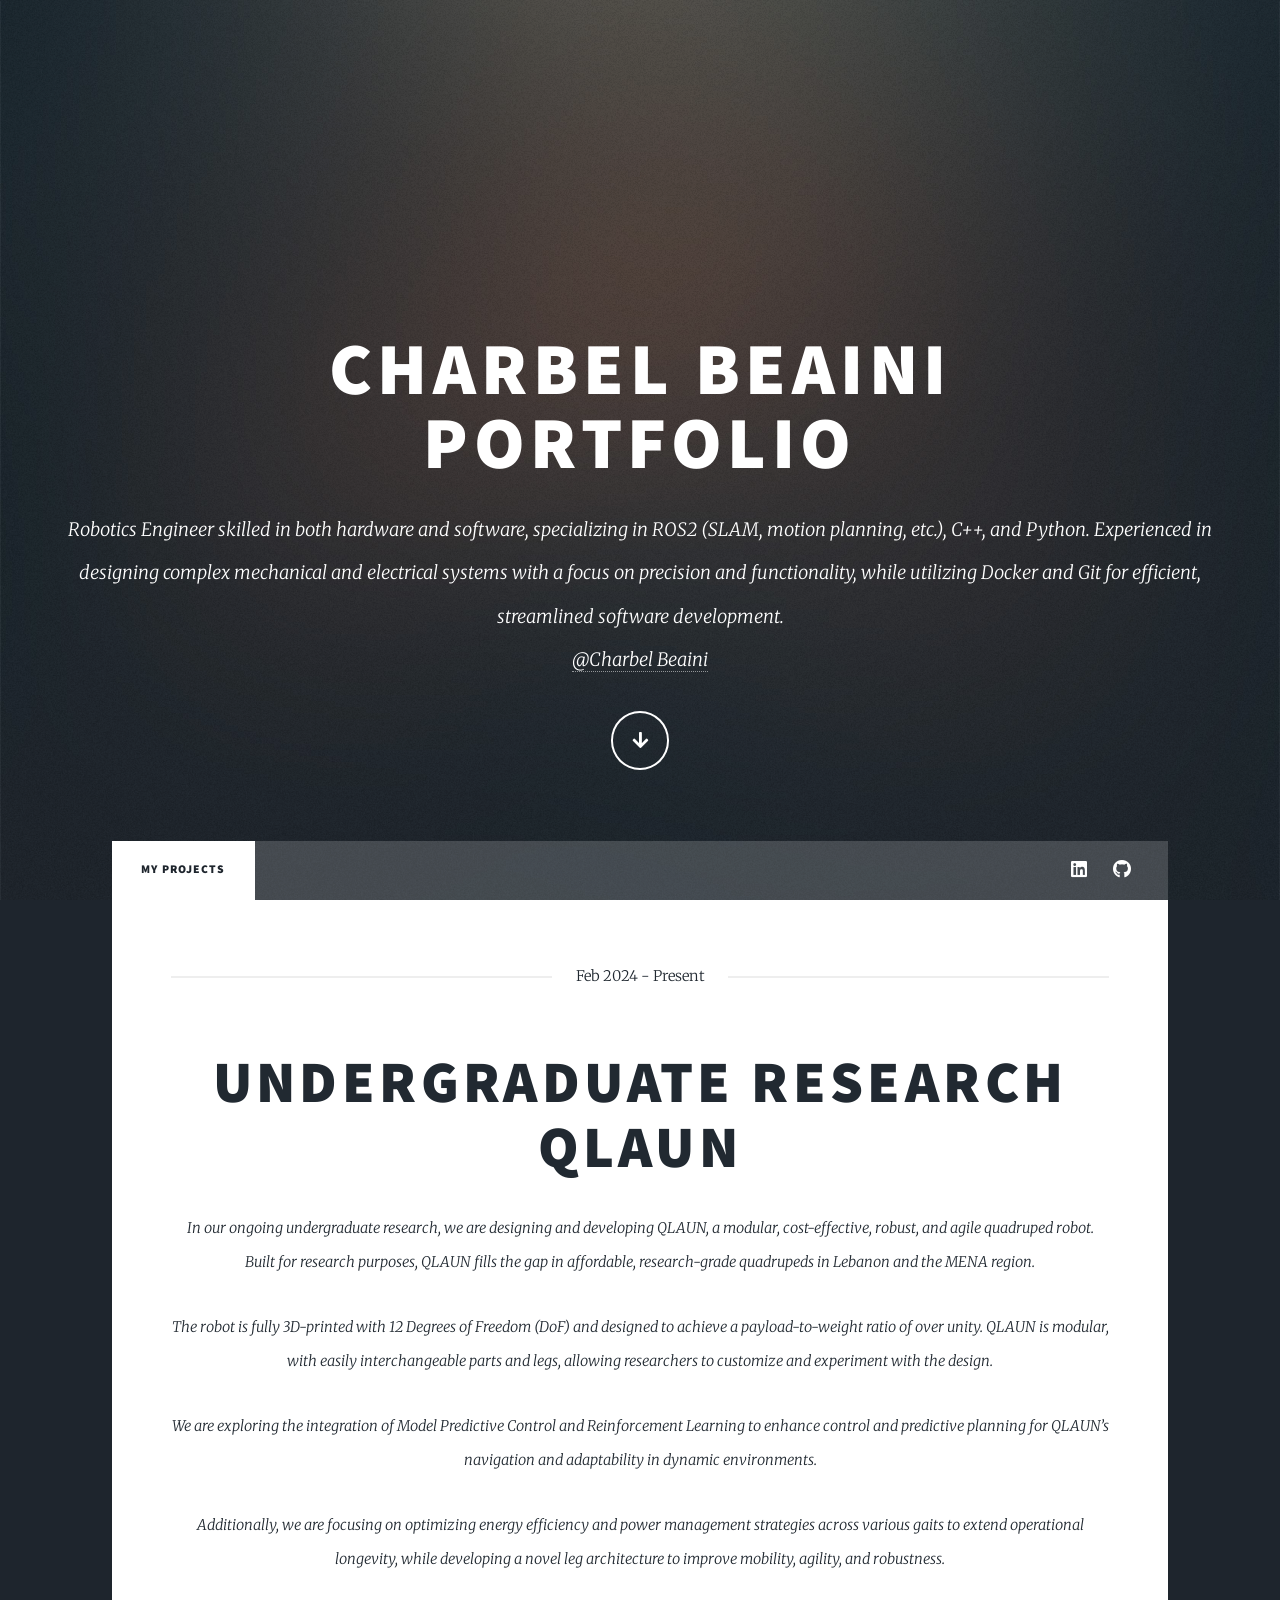
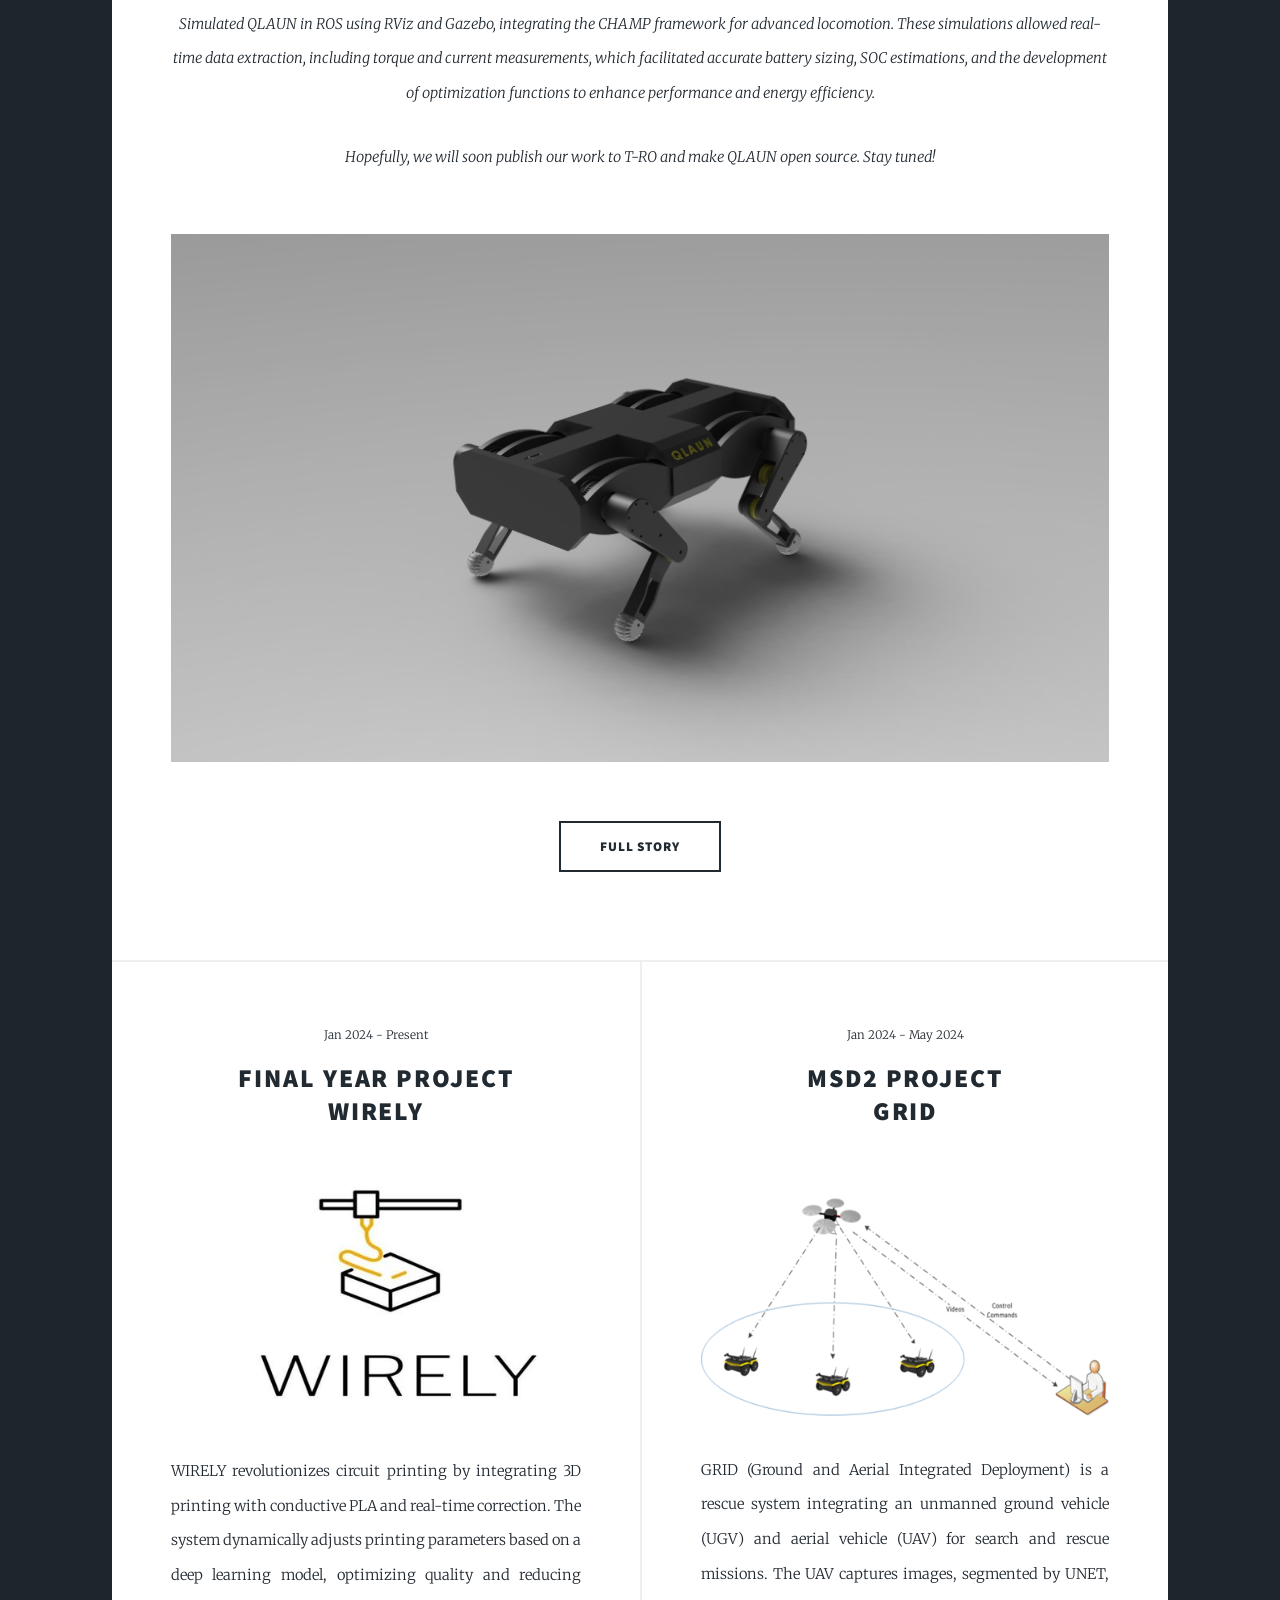
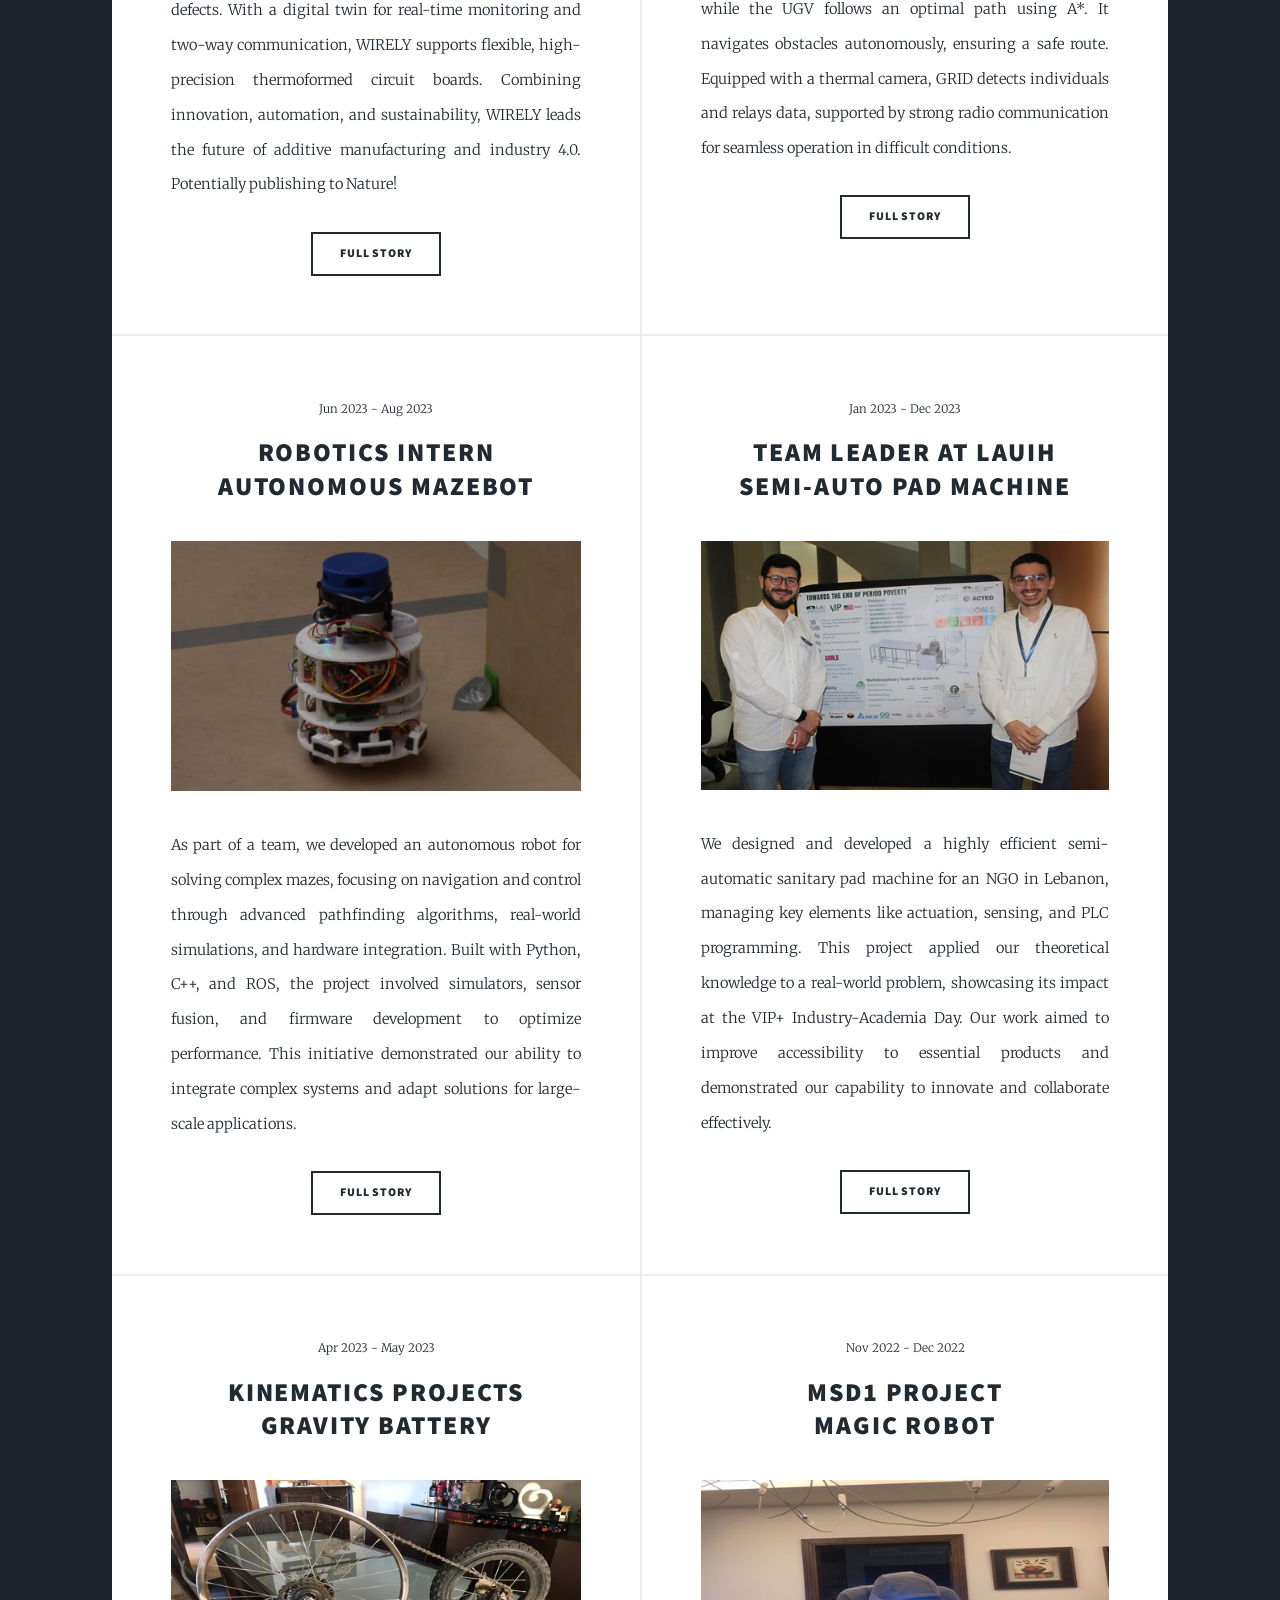
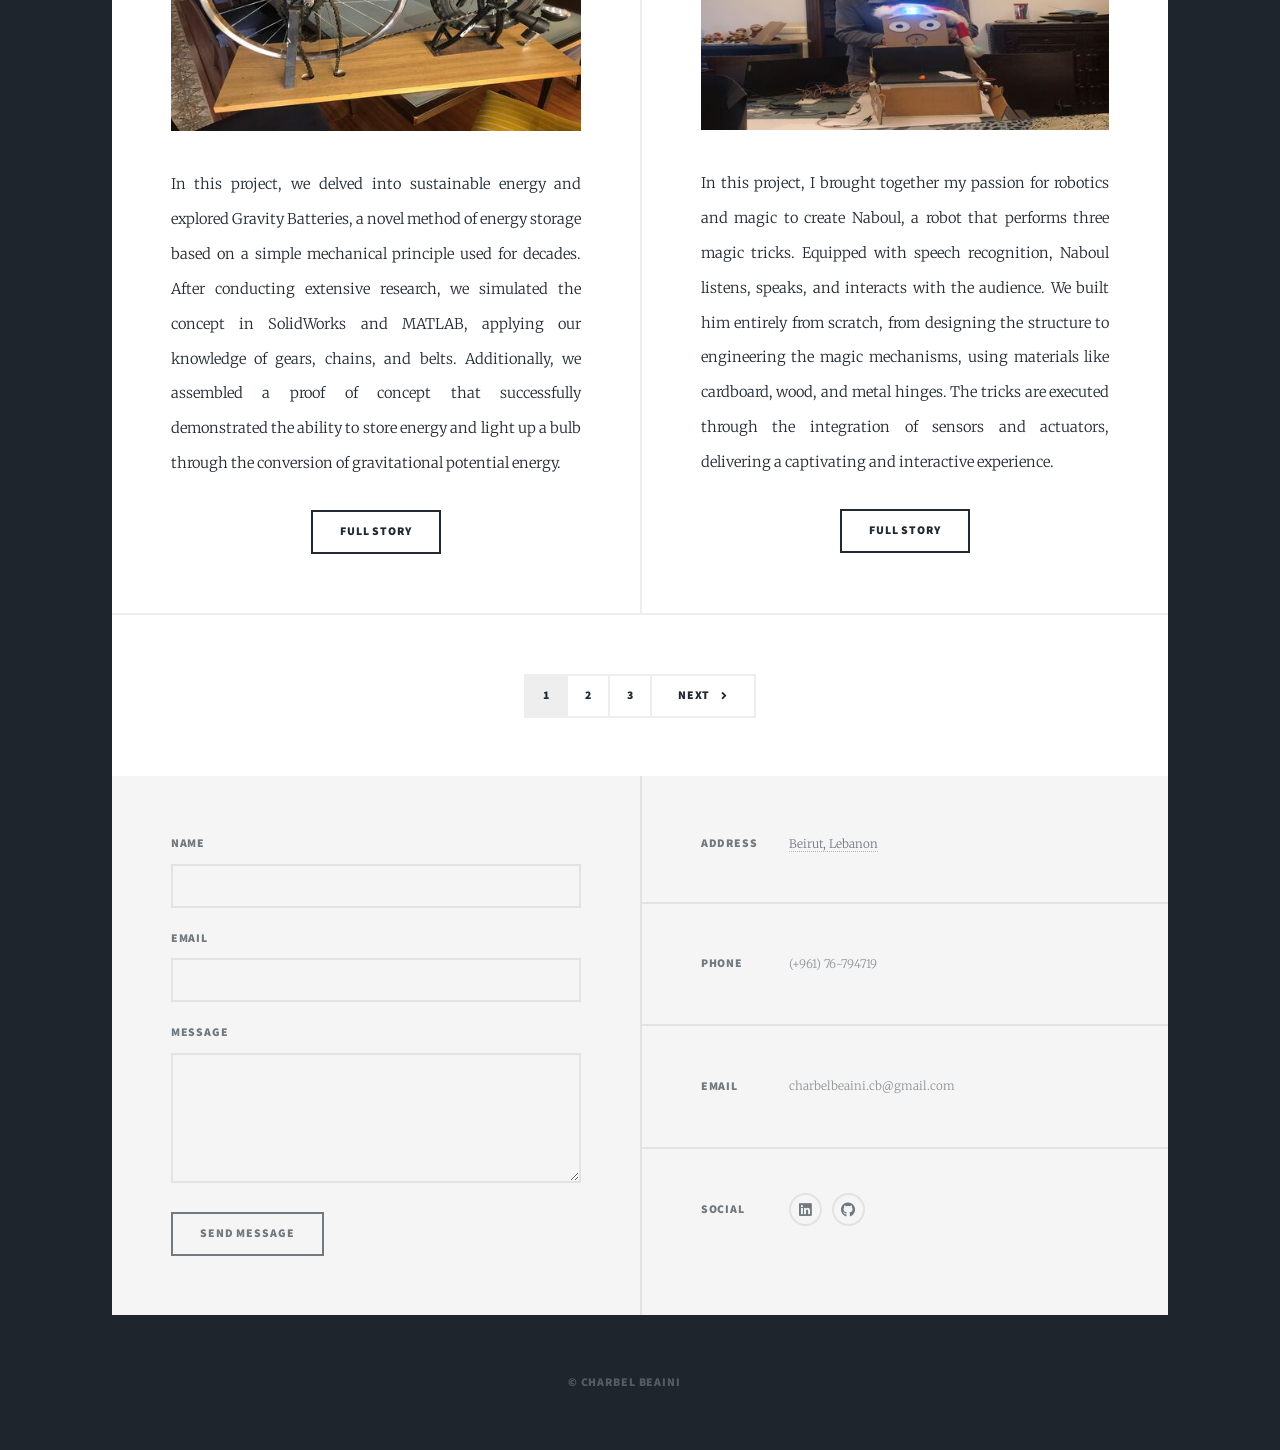
==== commit aa549114: "Added links for Wirely and QLAUN" ====
--- a/index.html
+++ b/index.html
@@ -49,7 +49,7 @@
 							<article class="post featured">
 								<header class="major">
 									<span class="date">Feb 2024 - Present</span>
-									<h2><a href="#">Undergraduate Research<br />
+									<h2><a href="https://qlaun.moudallal.com/index.html" target="_blank">Undergraduate Research<br />
 										QLAUN</a></h2>
 										<p>In our ongoing undergraduate research, we are designing and developing QLAUN, 
 											a modular, cost-effective, robust, and agile quadruped robot. Built for research purposes, 
@@ -70,10 +70,12 @@
 												battery sizing, SOC estimations, and the development of optimization functions to enhance performance and energy 
 												efficiency.</p>
 											
+											<p>Hopefully, we will soon publish our work to T-RO and make QLAUN open source. Stay tuned!</p>
+											
 								</header>
-								<a href="#" class="image main"><img src="images/QLAUN.jpeg" alt="" /></a>
+								<a href="https://qlaun.moudallal.com/index.html" class="image main" target="_blank"><img src="images/QLAUN.jpeg" alt="" /></a>
 								<ul class="actions special">
-									<li><a href="#" class="button large">Full Story</a></li>
+									<li><a href="https://qlaun.moudallal.com/index.html" class="button large" target="_blank">Full Story</a></li>
 								</ul>
 							</article>
 
@@ -82,18 +84,18 @@
 								<article>
 									<header>
 										<span class="date">Jan 2024 - Present</span>
-										<h2><a href="#">Final Year Project<br />
+										<h2><a href="https://linktr.ee/wirely" target="_blank">Final Year Project<br />
 										WIRELY</a></h2>
 									</header>
-									<a href="#" class="image fit"><img src="images/Wirely_Logo.JPG" alt="" /></a>
+									<a href="https://linktr.ee/wirely" class="image fit" target="_blank" ><img src="images/Wirely_Logo.JPG" alt="" /></a>
 									<p>WIRELY revolutionizes circuit printing by integrating 3D printing with conductive PLA
 										 and real-time correction. The system dynamically adjusts printing parameters based on 
 										 a deep learning model, optimizing quality and reducing defects. With a digital twin for 
 										 real-time monitoring and two-way communication, WIRELY supports flexible, high-precision 
 										 thermoformed circuit boards. Combining innovation, automation, and sustainability, WIRELY 
-										 leads the future of additive manufacturing.</p>
-									<ul class="actions special">
-										<li><a href="#" class="button">Full Story</a></li>
+										 leads the future of additive manufacturing and industry 4.0. Potentially publishing to Nature!</p>
+									<ul class="actions special">
+										<li><a href="https://linktr.ee/wirely" class="button" target="_blank">Full Story</a></li>
 									</ul>
 								</article>
 								<article>
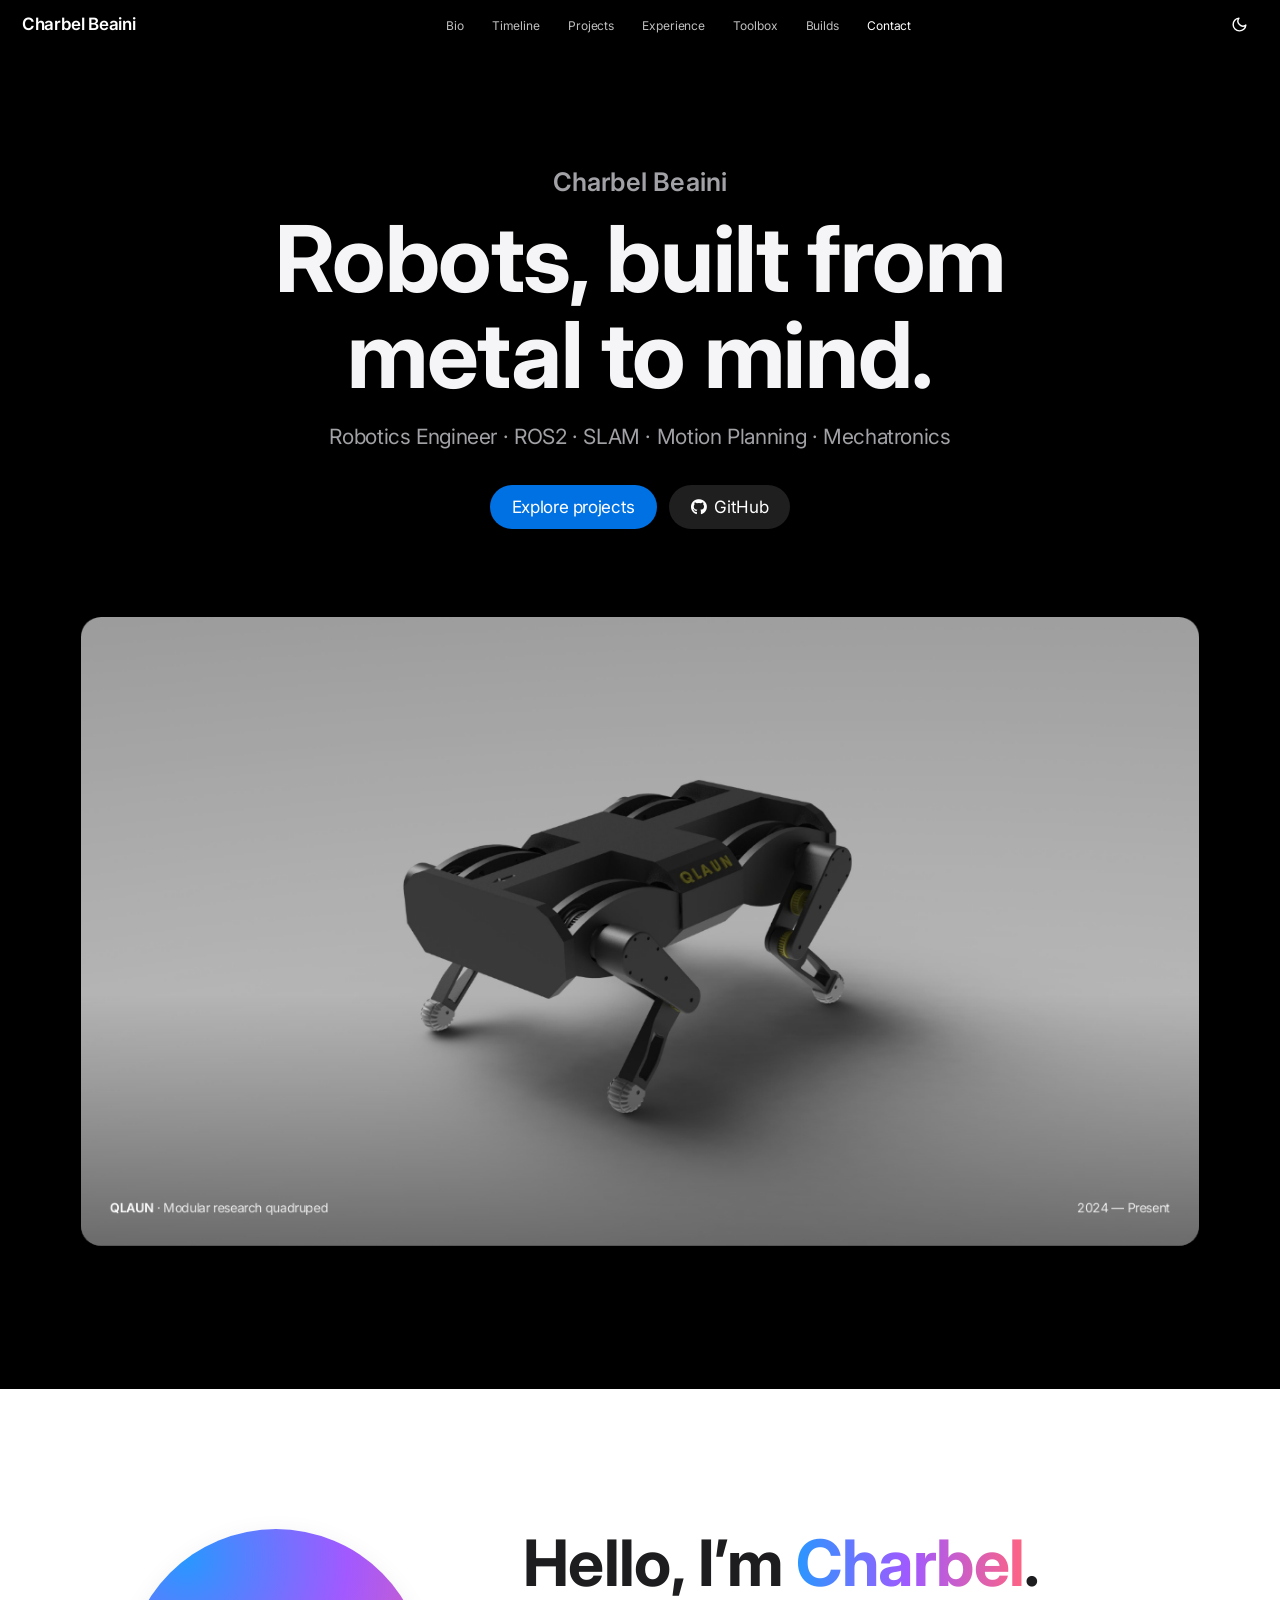
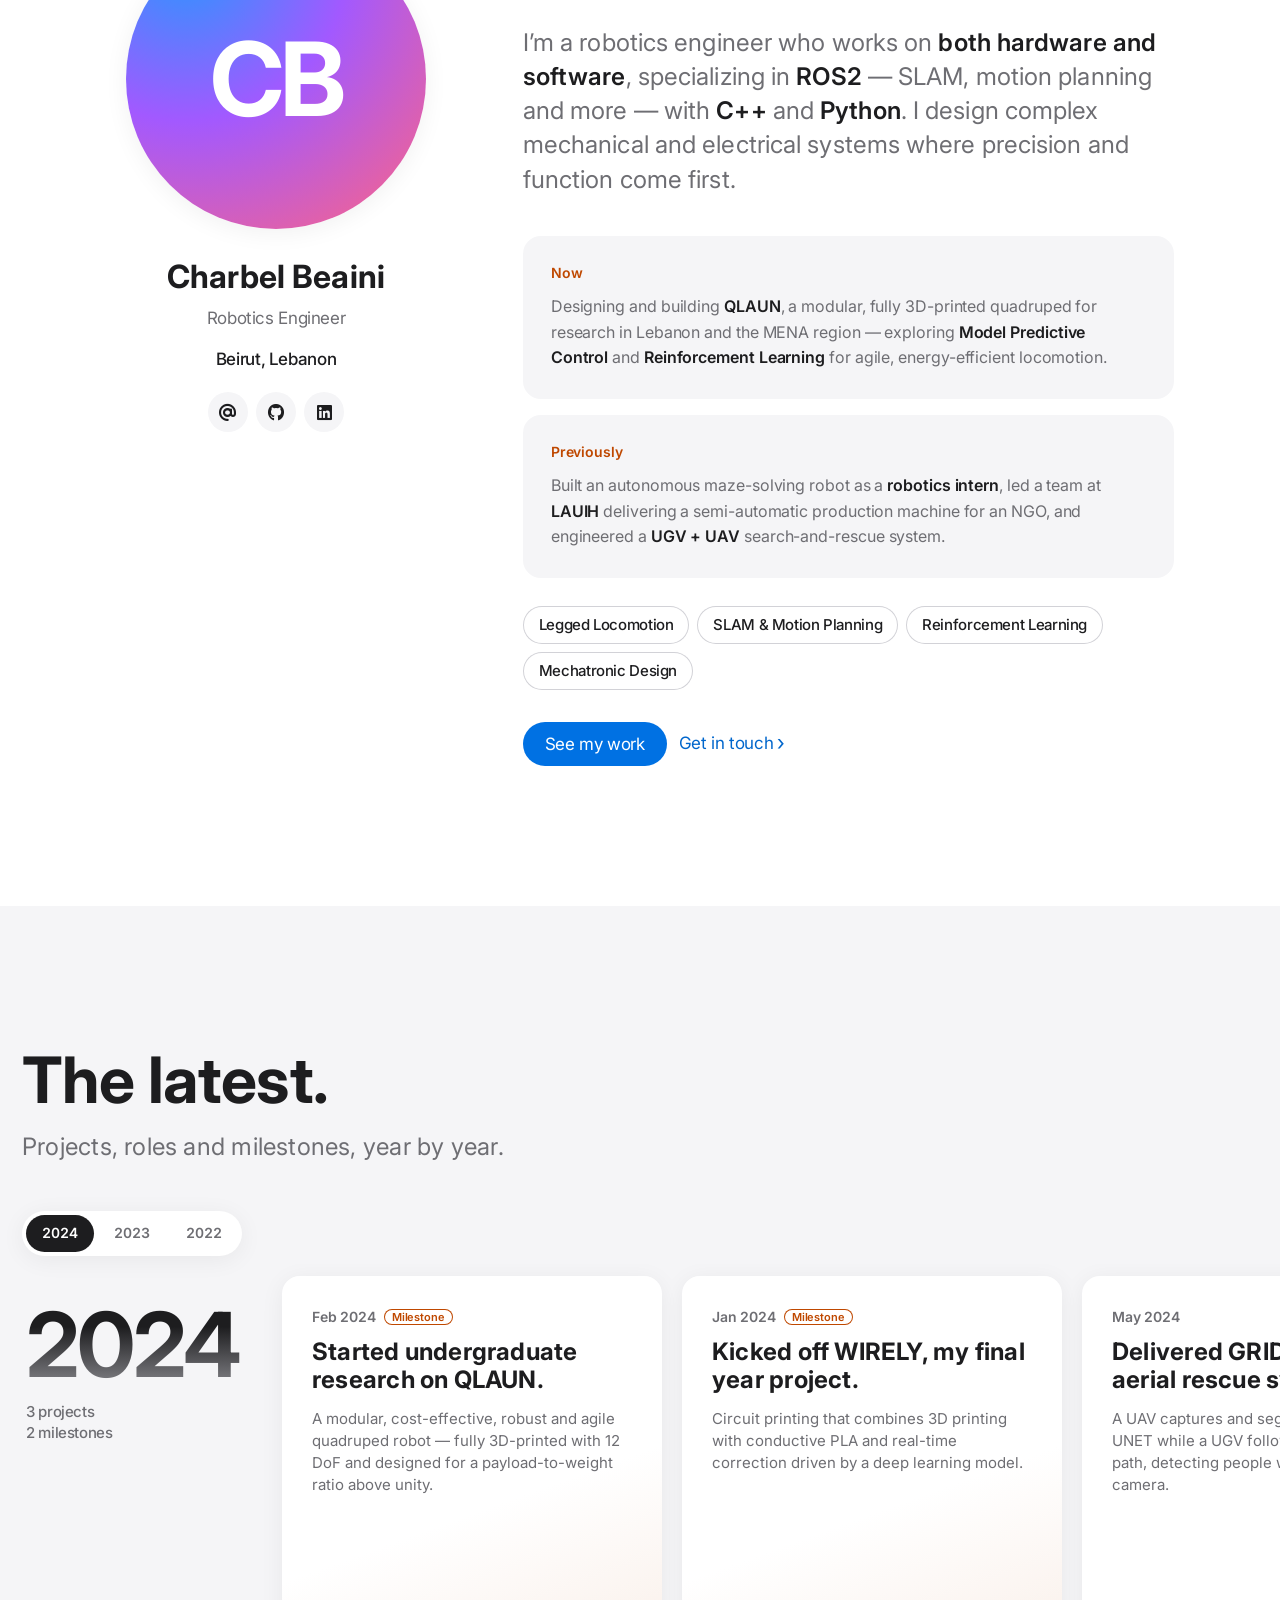
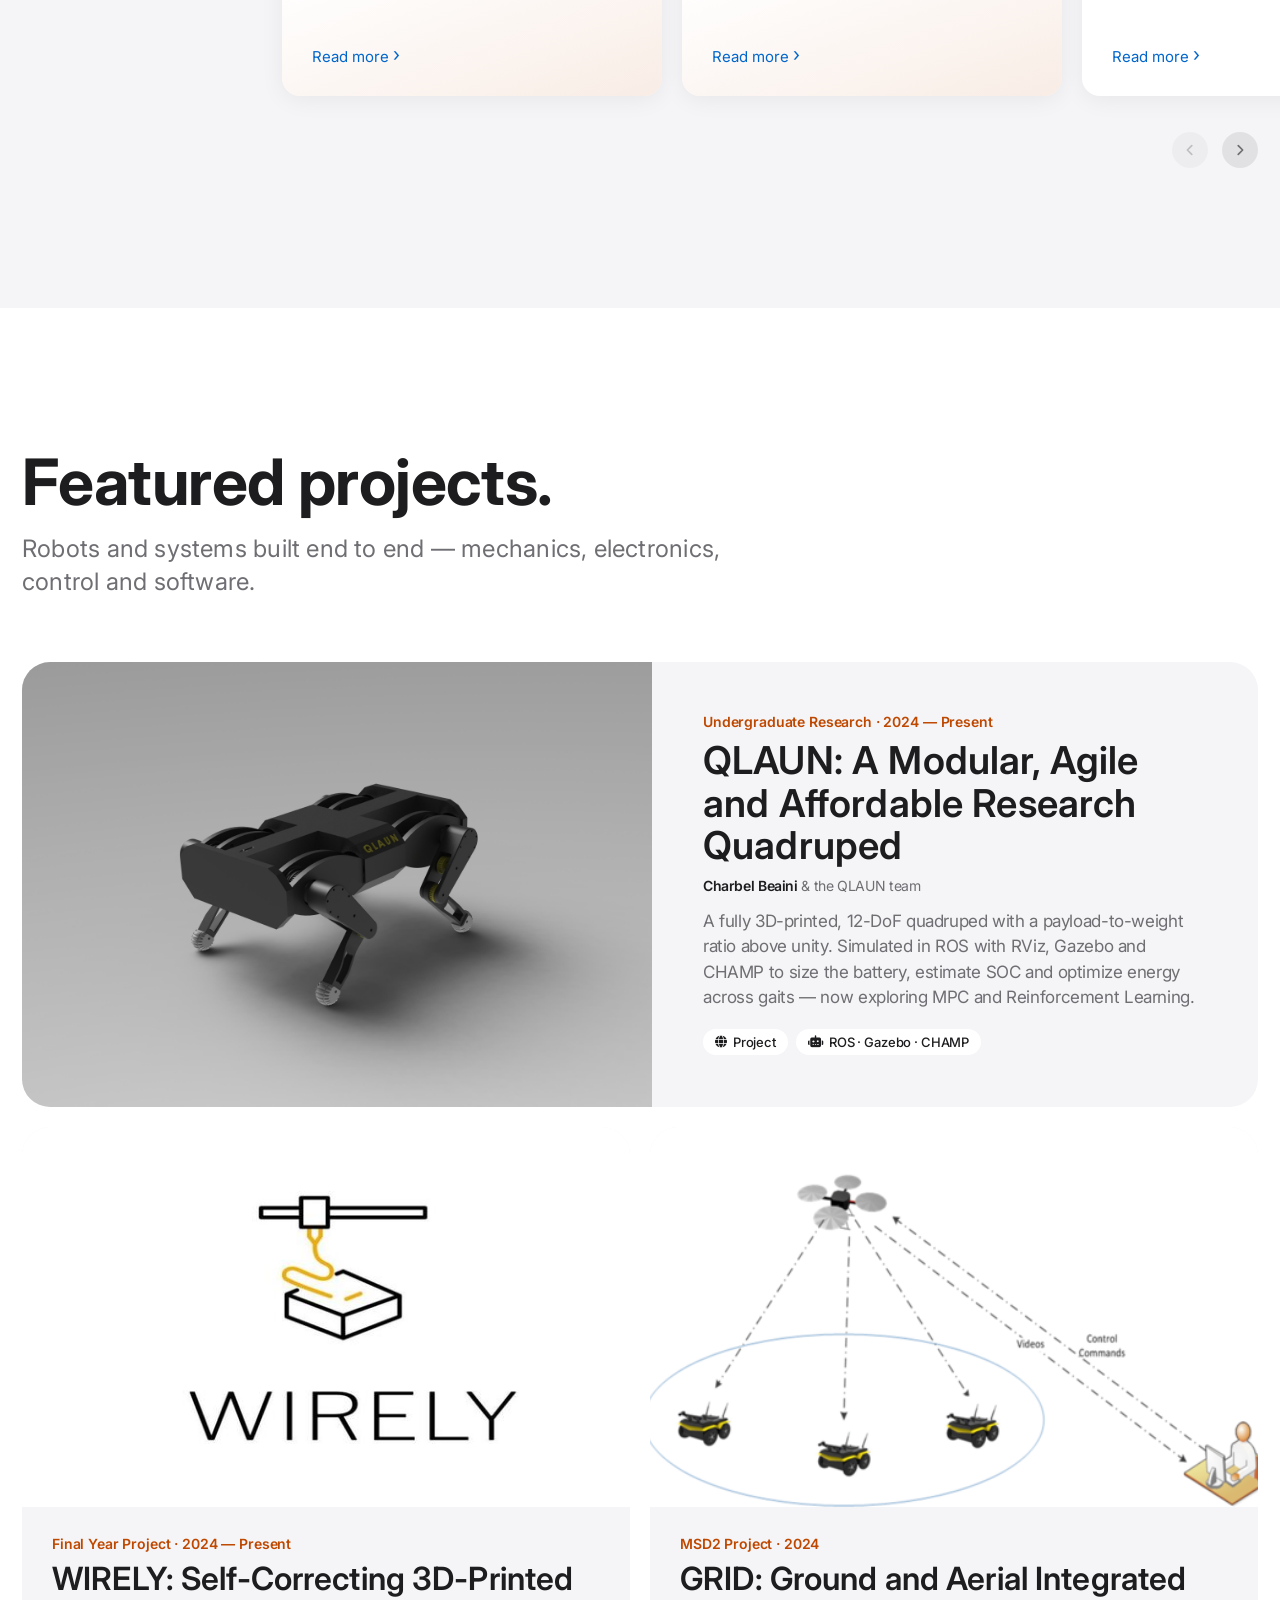
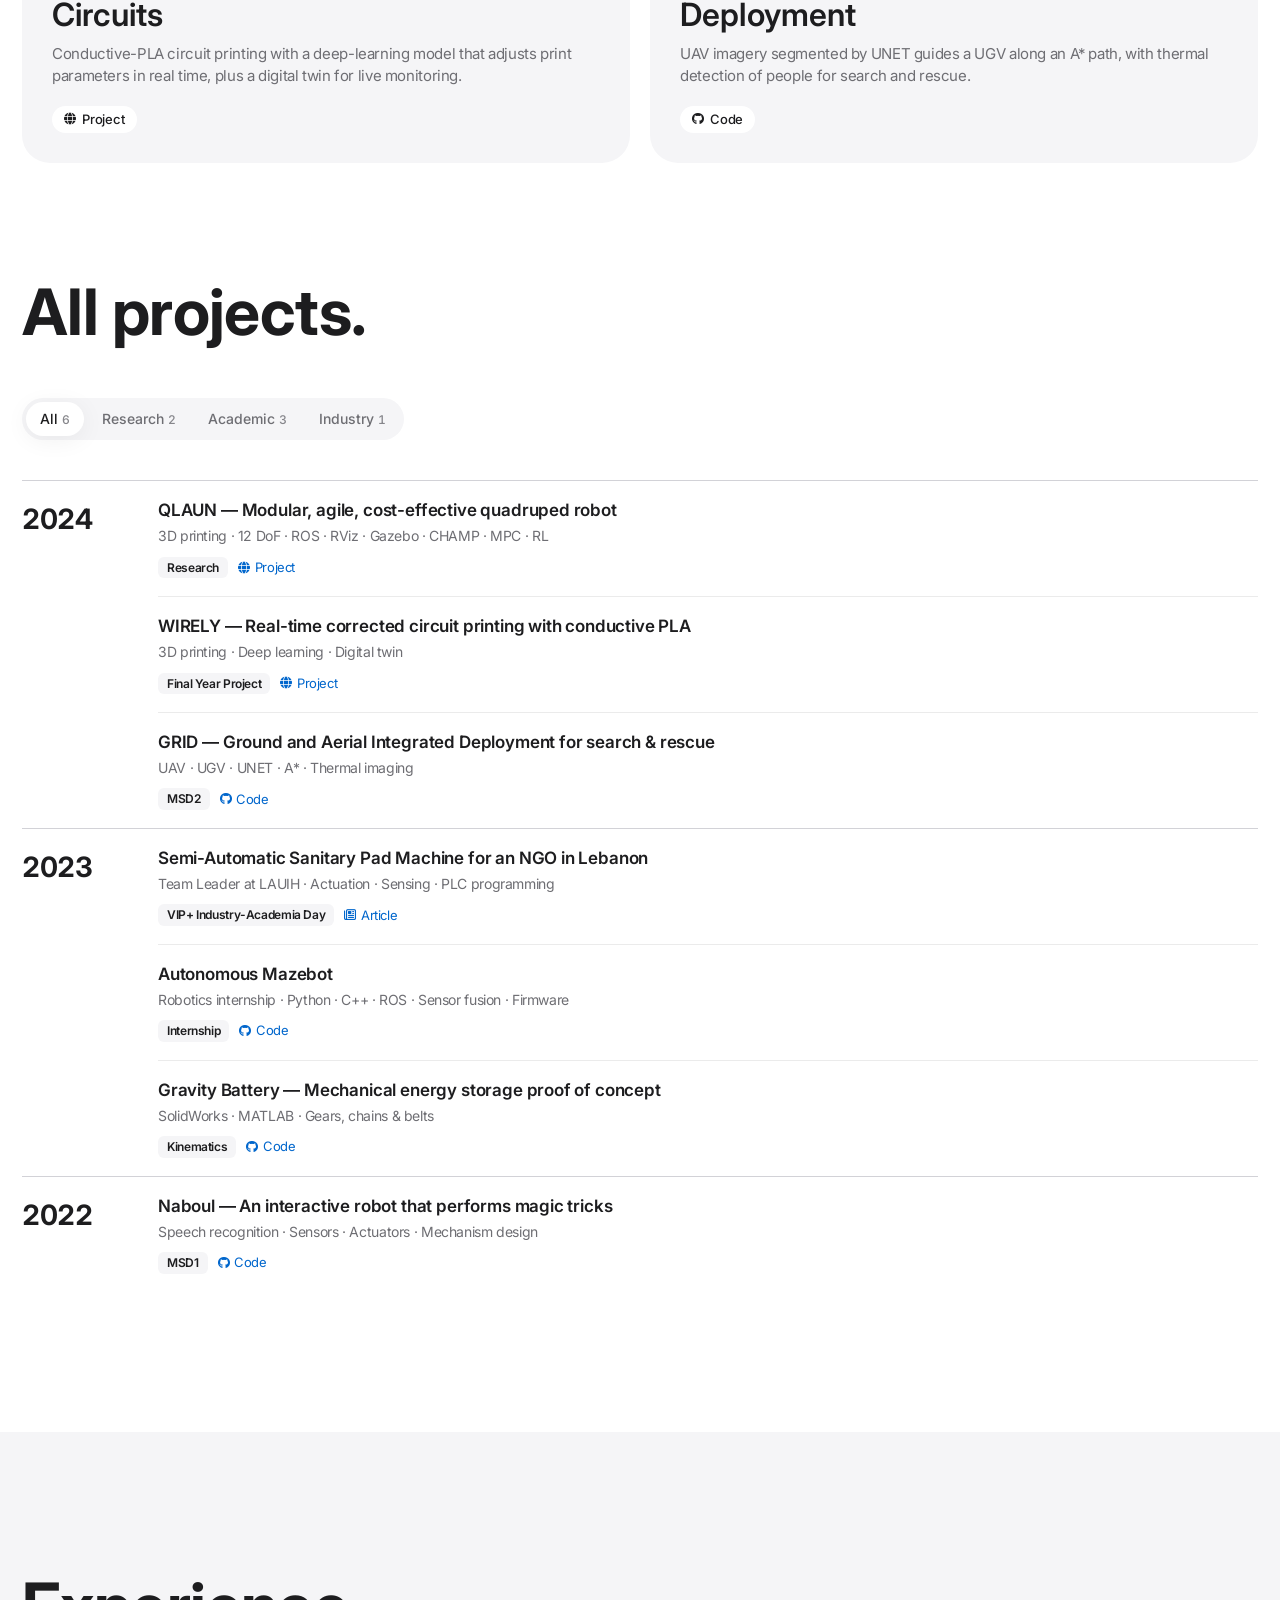
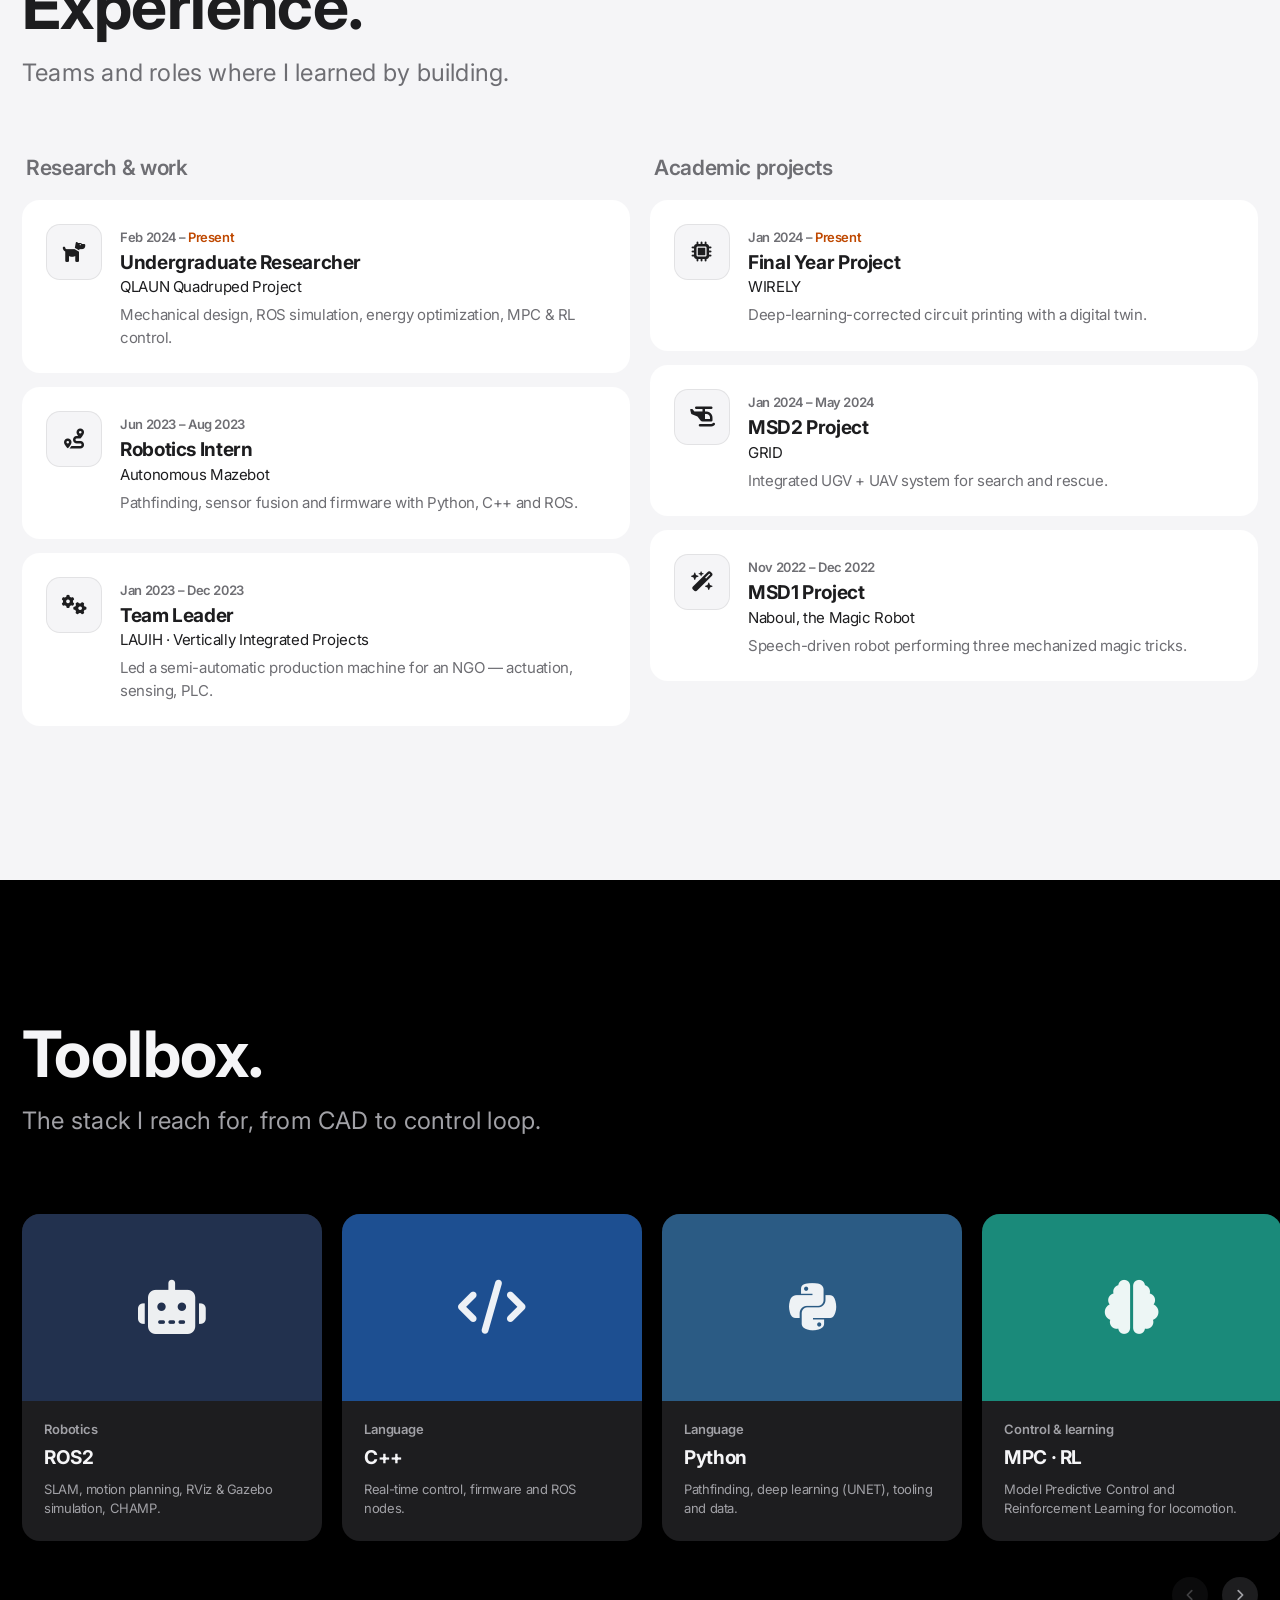
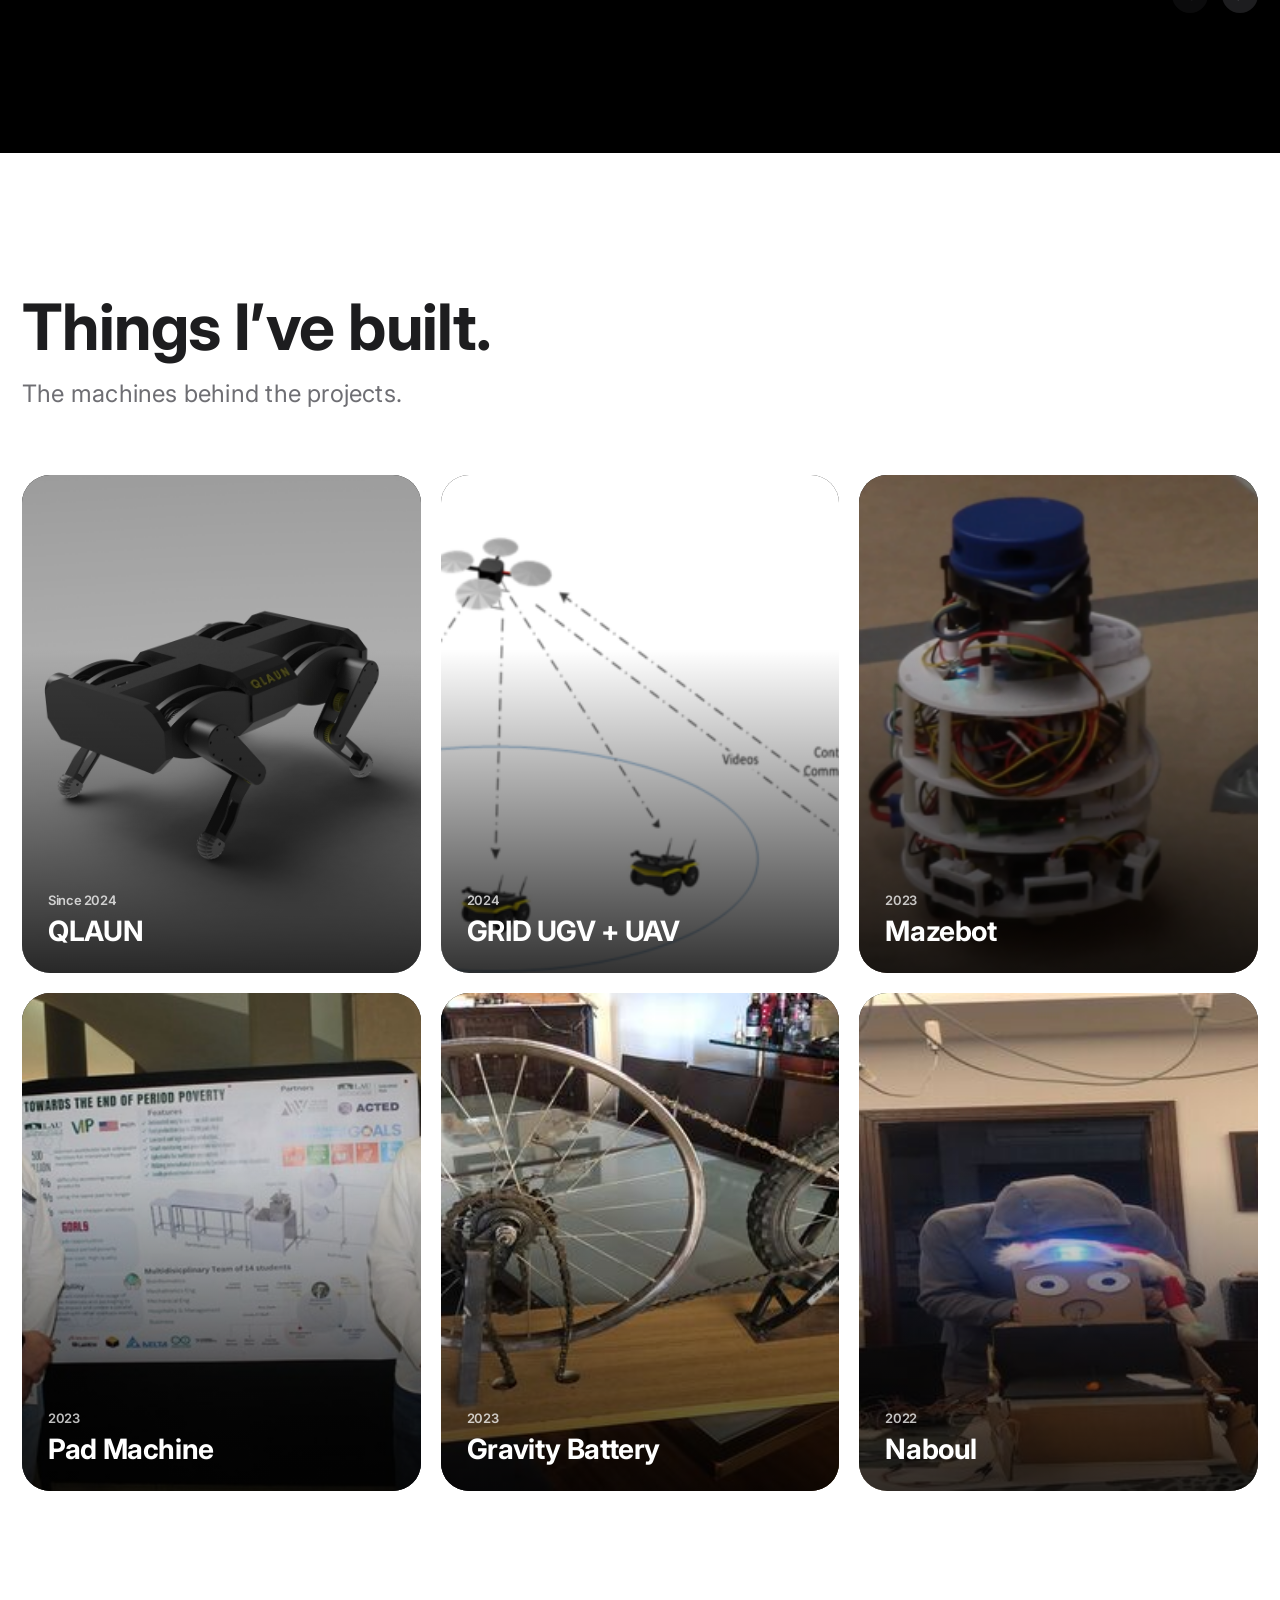
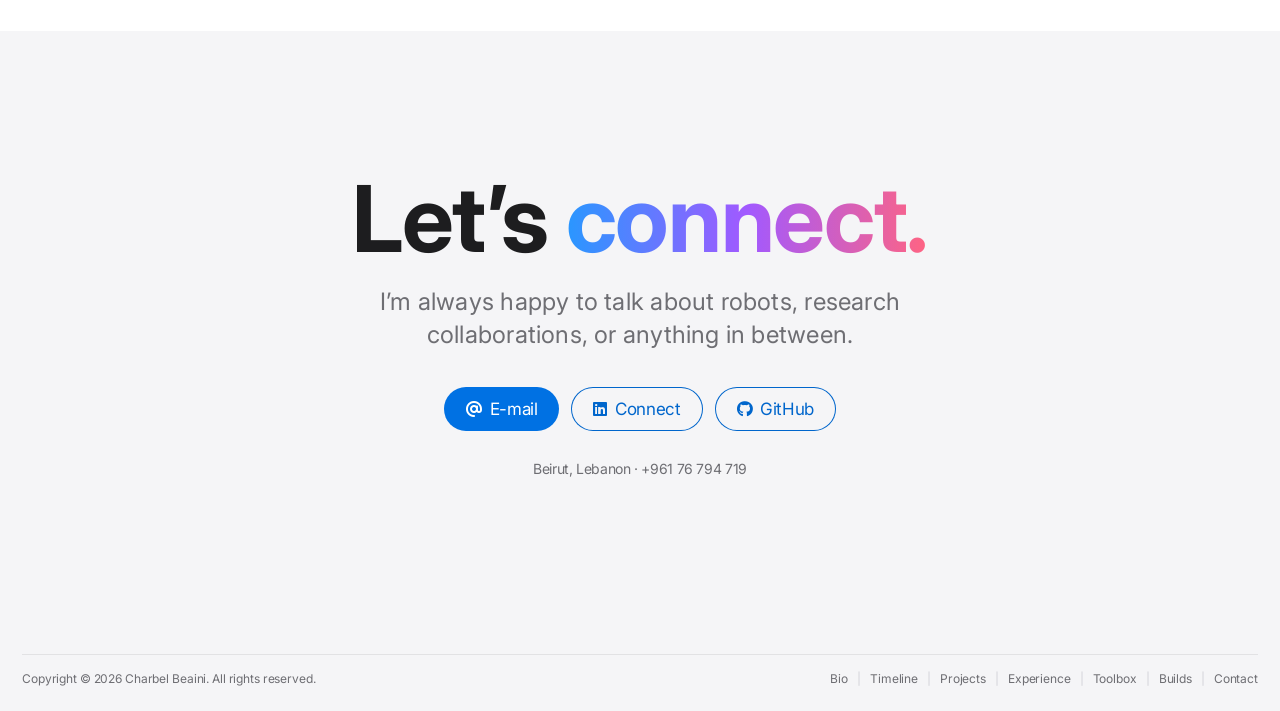
==== commit a0644417: "Redesign: minimal Apple-style layout Co-Authored-By: Claude Fable 5.1 <noreply@anthropic.com>" ====
--- a/index.html
+++ b/index.html
@@ -1,280 +1,581 @@
-<!DOCTYPE HTML>
-<html>
-	<head>
-		<title>Charbel Beaini Portfolio</title>
-		<meta charset="utf-8" />
-		<meta name="viewport" content="width=device-width, initial-scale=1, user-scalable=no" />
-		<link rel="stylesheet" href="assets/css/main.css" />
-		<noscript><link rel="stylesheet" href="assets/css/noscript.css" /></noscript>
-	</head>
-	<body class="is-preload">
-
-		<!-- Wrapper -->
-			<div id="wrapper" class="fade-in">
-
-				<!-- Intro -->
-					<div id="intro">
-						<h1>Charbel Beaini<br />
-						Portfolio</h1>
-						<p>Robotics Engineer skilled in both hardware and software, specializing in ROS2 (SLAM, motion planning, etc.), 
-							C++, and Python. Experienced in designing complex mechanical and electrical systems with a focus on precision
-							and functionality, while utilizing Docker and Git for efficient, streamlined software development. 
-							<a href="https://www.linkedin.com/in/charbel-beaini-profile/" target="_blank"><br />@Charbel Beaini</a></p>
-							
-						<ul class="actions">
-							<li><a href="#header" class="button icon solid solo fa-arrow-down scrolly">Continue</a></li>
-						</ul>
-					</div>
-
-				<!-- Header -->
-					<header id="header">
-						<a href="index.html" class="logo">Engineering the Future</a>
-					</header>
-
-				<!-- Nav -->
-					<nav id="nav">
-						<ul class="links">
-							<li class="active"><a href="index.html">My Projects</a></li>
-						</ul>
-						<ul class="icons">
-							<li><a href="https://www.linkedin.com/in/charbel-beaini-profile/" target="_blank" class="icon brands fa-linkedin"><span class="label">LinkedIn</span></a></li>
-							<li><a href="https://github.com/Cb-dotcom?tab=repositories" class="icon brands fa-github" target="_blank" ><span class="label">GitHub</span></a></li>
-						</ul>
-					</nav>
-
-				<!-- Main -->
-					<div id="main">
-
-						<!-- Featured Post -->
-							<article class="post featured">
-								<header class="major">
-									<span class="date">Feb 2024 - Present</span>
-									<h2><a href="https://qlaun.moudallal.com/index.html" target="_blank">Undergraduate Research<br />
-										QLAUN</a></h2>
-										<p>In our ongoing undergraduate research, we are designing and developing QLAUN, 
-											a modular, cost-effective, robust, and agile quadruped robot. Built for research purposes, 
-											QLAUN fills the gap in affordable, research-grade quadrupeds in Lebanon and the MENA region.</p>
-											
-											<p>The robot is fully 3D-printed with 12 Degrees of Freedom (DoF) and designed to achieve 
-											a payload-to-weight ratio of over unity. QLAUN is modular, with easily interchangeable parts 
-											and legs, allowing researchers to customize and experiment with the design.</p>
-											
-											<p>We are exploring the integration of Model Predictive Control and Reinforcement Learning to enhance 
-												control and predictive planning for QLAUN’s navigation and adaptability in dynamic environments.</p>
-											<p>Additionally, we are focusing on optimizing energy efficiency and power management strategies
-											   across various gaits to extend operational longevity, while developing a novel leg 
-											   architecture to improve mobility, agility, and robustness.</p>
-									
-											<p>Simulated QLAUN in ROS using RViz and Gazebo, integrating the CHAMP framework for advanced locomotion. 
-												These simulations allowed real-time data extraction, including torque and current measurements, which facilitated accurate
-												battery sizing, SOC estimations, and the development of optimization functions to enhance performance and energy 
-												efficiency.</p>
-											
-											<p>Hopefully, we will soon publish our work to T-RO and make QLAUN open source. Stay tuned!</p>
-											
-								</header>
-								<a href="https://qlaun.moudallal.com/index.html" class="image main" target="_blank"><img src="images/QLAUN.jpeg" alt="" /></a>
-								<ul class="actions special">
-									<li><a href="https://qlaun.moudallal.com/index.html" class="button large" target="_blank">Full Story</a></li>
-								</ul>
-							</article>
-
-						<!-- Posts -->
-							<section class="posts">
-								<article>
-									<header>
-										<span class="date">Jan 2024 - Present</span>
-										<h2><a href="https://linktr.ee/wirely" target="_blank">Final Year Project<br />
-										WIRELY</a></h2>
-									</header>
-									<a href="https://linktr.ee/wirely" class="image fit" target="_blank" ><img src="images/Wirely_Logo.JPG" alt="" /></a>
-									<p>WIRELY revolutionizes circuit printing by integrating 3D printing with conductive PLA
-										 and real-time correction. The system dynamically adjusts printing parameters based on 
-										 a deep learning model, optimizing quality and reducing defects. With a digital twin for 
-										 real-time monitoring and two-way communication, WIRELY supports flexible, high-precision 
-										 thermoformed circuit boards. Combining innovation, automation, and sustainability, WIRELY 
-										 leads the future of additive manufacturing and industry 4.0. Potentially publishing to Nature!</p>
-									<ul class="actions special">
-										<li><a href="https://linktr.ee/wirely" class="button" target="_blank">Full Story</a></li>
-									</ul>
-								</article>
-								<article>
-									<header>
-										<span class="date">Jan 2024 - May 2024</span>
-										<h2><a href="https://github.com/Ralph-S/GRID/tree/main" target="_blank">MSD2 Project<br />
-											GRID
-										</a></h2>
-									</header>
-									<a href="https://github.com/Ralph-S/GRID/tree/main" class="image fit" target="_blank"><img src="images/GRID.png" alt="" /></a>
-									<p>GRID (Ground and Aerial Integrated Deployment) is a rescue system integrating an unmanned ground 
-										vehicle (UGV) and aerial vehicle (UAV) for search and rescue missions. The UAV captures images, 
-										segmented by UNET, while the UGV follows an optimal path using A*. It navigates obstacles autonomously,
-										 ensuring a safe route. Equipped with a thermal camera, GRID detects individuals and relays data, 
-										 supported by strong radio communication for seamless operation in difficult conditions.</p>
-									<ul class="actions special">
-										<li><a href="https://github.com/Ralph-S/GRID/tree/main" class="button" target="_blank">Full Story</a></li>
-									</ul>
-								</article>
-								<article>
-									<header>
-										<span class="date">Jun 2023 - Aug 2023</span>
-										<h2><a href="https://github.com/robotcraft19">Robotics Intern<br />
-											Autonomous Mazebot
-										</a></h2>
-									</header>
-									<a href="https://github.com/robotcraft19" class="image fit"><img src="images/hi.png" alt="" /></a>
-									<p>As part of a team, we developed an autonomous robot for solving complex mazes, 
-										focusing on navigation and control through advanced pathfinding algorithms, 
-										real-world simulations, and hardware integration. Built with Python, C++, and ROS, 
-										the project involved simulators, sensor fusion, and firmware development to optimize 
-										performance. This initiative demonstrated our ability to integrate complex systems and 
-										adapt solutions for large-scale applications.</p>
-									<ul class="actions special">
-										<li><a href="#" class="button">Full Story</a></li>
-									</ul>
-								</article>
-								<article>
-									<header>
-										<span class="date">Jan 2023 - Dec 2023</span>
-										<h2><a href="https://news.lau.edu.lb/2023/vertically-integrated-projects-turn-heads-at-the-industry-academia-day.php" target="_blank">Team Leader at LAUIH<br />
-										Semi-Auto Pad Machine</a></h2>
-									</header>
-									<a class="image fit"><img src="images/industry-academia-vip-2023-01.jpg" alt="" /></a>
-									<p>We designed and developed a highly efficient semi-automatic sanitary pad machine for an 
-										NGO in Lebanon, managing key elements like actuation, sensing, and PLC programming. 
-										This project applied our theoretical knowledge to a real-world problem, showcasing its 
-										impact at the VIP+ Industry-Academia Day. Our work aimed to improve accessibility to 
-										essential products and demonstrated our capability to innovate and collaborate effectively.
-									</p>
-									<ul class="actions special">
-										<li><a href="https://news.lau.edu.lb/2023/vertically-integrated-projects-turn-heads-at-the-industry-academia-day.php" target="_blank" class="button">Full Story</a></li>
-									</ul>
-								</article>
-								<article>
-									<header>
-										<span class="date">Apr 2023 - May 2023</span>
-										<h2><a href="https://github.com/Cb-dotcom/Kinematics-Gravity-Battery-" target="_blank">Kinematics Projects<br />
-										Gravity Battery</a></h2>
-									</header>
-									<a class ="image fit"><img src="images/Gravity Battery.jpeg" alt="" /></a>
-									<p>
-										In this project, we delved into sustainable energy and explored Gravity Batteries,
-										 a novel method of energy storage based on a simple mechanical principle used for decades.
-										  After conducting extensive research, we simulated the concept in SolidWorks and MATLAB, applying our knowledge of gears, chains,
-										   and belts. Additionally, we assembled a proof of 
-										   concept that successfully demonstrated the ability to store energy and light up a bulb through
-										   the conversion of gravitational potential energy.</p>
-									<ul class="actions special">
-										<li><a href="https://github.com/Cb-dotcom/Kinematics-Gravity-Battery-" target="_blank"class="button">Full Story</a></li>
-									</ul>
-								</article>
-								<article>
-									<header>
-										<span class="date">Nov 2022 - Dec 2022</span>
-										<h2><a href="https://github.com/Cb-dotcom/MSD1-Project-Magic-Robot" target="_blank">MSD1 Project<br />
-										Magic Robot</a></h2>
-									</header>
-									<a class="image fit"><img src="images/Magic.jpeg" alt="" /></a>
-									<p>In this project, I brought together my passion for robotics and magic to create Naboul, 
-										a robot that performs three magic tricks. Equipped with speech recognition, 
-										Naboul listens, speaks, and interacts with the audience. We built him entirely from scratch, 
-										from designing the structure to engineering the magic mechanisms, using materials like cardboard,
-										 wood, and metal hinges. The tricks are executed through the integration of sensors and actuators, 
-										 delivering a captivating and interactive experience.</p>
-									<ul class="actions special">
-										<li><a href="https://github.com/Cb-dotcom/MSD1-Project-Magic-Robot" target="_blank" class="button">Full Story</a></li>
-									</ul>
-								</article>
-							</section>
-
-						<!-- Footer -->
-							<footer>
-								<div class="pagination">
-									<!--<a href="#" class="previous">Prev</a>-->
-									<a href="#" class="page active">1</a>
-									<a href="#" class="page">2</a>
-									<a href="#" class="page">3</a>
-									<a href="#" class="next">Next</a>
-								</div>
-							</footer>
-
-					</div>
-
-				<!-- Footer -->
-					<footer id="footer">
-						<section>
-							<form method="post" action="#">
-								<div class="fields">
-									<div class="field">
-										<label for="name">Name</label>
-										<input type="text" name="name" id="name" />
-									</div>
-									<div class="field">
-										<label for="email">Email</label>
-										<input type="text" name="email" id="email" />
-									</div>
-									<div class="field">
-										<label for="message">Message</label>
-										<textarea name="message" id="message" rows="3"></textarea>
-									</div>
-								</div>
-								<ul class="actions">
-									<li><input type="submit" value="Send Message" /></li>
-								</ul>
-							</form>
-						</section>
-						<section class="split contact">
-							<section class="alt">
-								<h3>Address</h3>
-								<p><a href = "https://factsinstitute.com/countries/facts-about-lebanon/" target="_blank" >Beirut, Lebanon<br /></a>
-								</p>
-							</section>
-							<section>
-								<h3>Phone</h3>
-								<p>(+961) 76-794719</p>
-							</section>
-							<section>
-								<h3>Email</h3>
-								<p>charbelbeaini.cb@gmail.com</p>
-							</section>
-							<section>
-								<h3>Social</h3>
-								<ul class="icons alt">
-									<li><a href="https://www.linkedin.com/in/charbel-beaini-profile/" target="_blank" class="icon brands fa-linkedin"><span class="label">LinkedIn</span></a></li>
-									<li><a href="https://github.com/Cb-dotcom?tab=repositories" class="icon brands fa-github" target="_blank" ><span class="label">GitHub</span></a></li>
-							</section>
-						</section>
-					</footer>
-					<script>
-						// Function to clear the input fields
-						function clearFields() {
-						  document.getElementById('name').value = '';
-						  document.getElementById('email').value = '';
-						  document.getElementById('message').value = '';
-						}
-					  
-						// Attach the clearFields function to the form's submit event
-						document.querySelector('form').addEventListener('submit', function(e) {
-						  e.preventDefault(); // Prevent default submission
-						  clearFields(); // Clear input fields
-						});
-					  </script>
-
-				<!-- Copyright -->
-					<div id="copyright">
-						<ul><li>&copy; Charbel Beaini</li><li></ul>
-					</div>
-
-			</div>
-
-		<!-- Scripts -->
-			<script src="assets/js/jquery.min.js"></script>
-			<script src="assets/js/jquery.scrollex.min.js"></script>
-			<script src="assets/js/jquery.scrolly.min.js"></script>
-			<script src="assets/js/browser.min.js"></script>
-			<script src="assets/js/breakpoints.min.js"></script>
-			<script src="assets/js/util.js"></script>
-			<script src="assets/js/main.js"></script>
-
-	</body>
-</html>+<!doctype html>
+<html lang="en">
+<head>
+  <meta charset="utf-8">
+  <meta name="viewport" content="width=device-width, initial-scale=1, viewport-fit=cover">
+  <title>Charbel Beaini — Robotics Engineer</title>
+  <meta name="description" content="Charbel Beaini — Robotics engineer working across hardware and software: ROS2, SLAM, motion planning, C++ and Python.">
+  <meta name="theme-color" content="#000000">
+  <meta property="og:title" content="Charbel Beaini — Robotics Engineer">
+  <meta property="og:description" content="Robots built from the ground up: quadrupeds, rescue systems, smart manufacturing.">
+  <meta property="og:image" content="images/QLAUN.jpeg">
+  <meta property="og:type" content="website">
+
+  <script>
+    // Apply saved / system theme before paint to avoid a flash.
+    (function () {
+      var t = null;
+      try { t = localStorage.getItem('theme'); } catch (e) {}
+      if (!t) t = window.matchMedia && matchMedia('(prefers-color-scheme: dark)').matches ? 'dark' : 'light';
+      document.documentElement.setAttribute('data-theme', t);
+      document.documentElement.classList.add('js');
+    })();
+  </script>
+
+  <link rel="preconnect" href="https://fonts.googleapis.com">
+  <link rel="preconnect" href="https://fonts.gstatic.com" crossorigin>
+  <link rel="stylesheet" href="https://fonts.googleapis.com/css2?family=Inter:wght@400;500;600;700&display=swap">
+  <link rel="stylesheet" href="https://cdnjs.cloudflare.com/ajax/libs/font-awesome/6.5.2/css/all.min.css" crossorigin="anonymous" referrerpolicy="no-referrer">
+  <link rel="stylesheet" href="assets/css/style.css">
+</head>
+<body>
+  <a class="visually-hidden" href="#main">Skip to content</a>
+
+  <!-- ================= Global nav ================= -->
+  <header class="gnav is-over-hero" id="gnav">
+    <nav class="gnav-inner" aria-label="Main">
+      <a class="gnav-brand" href="#top">Charbel Beaini</a>
+      <ul class="gnav-links" id="gnav-links">
+        <li><a href="#about">Bio</a></li>
+        <li><a href="#latest">Timeline</a></li>
+        <li><a href="#projects">Projects</a></li>
+        <li><a href="#experience">Experience</a></li>
+        <li><a href="#toolbox">Toolbox</a></li>
+        <li><a href="#builds">Builds</a></li>
+        <li><a href="#contact">Contact</a></li>
+      </ul>
+      <div class="gnav-tools">
+        <button class="icon-btn" type="button" data-theme-toggle aria-label="Switch theme">
+          <svg class="theme-moon" viewBox="0 0 24 24" fill="none" stroke="currentColor" stroke-width="2" stroke-linecap="round" stroke-linejoin="round" aria-hidden="true"><path d="M21 12.79A9 9 0 1 1 11.21 3 7 7 0 0 0 21 12.79z"/></svg>
+          <svg class="theme-sun" viewBox="0 0 24 24" fill="none" stroke="currentColor" stroke-width="2" stroke-linecap="round" stroke-linejoin="round" aria-hidden="true"><circle cx="12" cy="12" r="4.5"/><path d="M12 2v2M12 20v2M4.93 4.93l1.41 1.41M17.66 17.66l1.41 1.41M2 12h2M20 12h2M4.93 19.07l1.41-1.41M17.66 6.34l1.41-1.41"/></svg>
+        </button>
+        <button class="icon-btn gnav-menu-btn" type="button" aria-label="Menu" aria-expanded="false" aria-controls="gnav-links">
+          <span></span><span></span>
+        </button>
+      </div>
+    </nav>
+  </header>
+
+  <main id="main">
+
+    <!-- ================= Hero ================= -->
+    <section class="hero" id="top" aria-label="Introduction">
+      <div class="wrap">
+        <p class="hero-eyebrow">Charbel Beaini</p>
+        <h1 class="headline-hero">Robots, built from<br>metal to mind.</h1>
+        <p class="hero-sub">Robotics Engineer · ROS2 · SLAM · Motion Planning · Mechatronics</p>
+        <div class="btn-row center">
+          <a class="btn btn-primary" href="#projects">Explore projects</a>
+          <a class="btn btn-ghost on-dark" href="https://github.com/Cb-dotcom?tab=repositories" target="_blank" rel="noopener"><i class="fa-brands fa-github" aria-hidden="true"></i>GitHub</a>
+        </div>
+      </div>
+      <div class="hero-media" id="hero-media">
+        <img src="images/QLAUN.jpeg" width="3840" height="2160" alt="QLAUN, a 3D-printed 12-DoF quadruped robot" loading="eager" decoding="async">
+        <div class="hero-caption"><span><strong>QLAUN</strong> · Modular research quadruped</span><span>2024 — Present</span></div>
+      </div>
+    </section>
+
+    <!-- ================= About ================= -->
+    <section class="section" id="about">
+      <div class="wrap about-grid">
+        <aside class="about-portrait" data-reveal>
+          <!-- Swap the initials for a photo: <img src="images/profile.jpg" alt="Charbel Beaini"> -->
+          <div class="portrait" aria-hidden="true">CB</div>
+          <p class="name">Charbel Beaini</p>
+          <p class="role">Robotics Engineer</p>
+          <ul class="org-list">
+            <li>Beirut, Lebanon</li>
+          </ul>
+          <ul class="social">
+            <li><a href="mailto:charbelbeaini.cb@gmail.com" aria-label="E-mail" title="E-mail"><i class="fa-solid fa-at" aria-hidden="true"></i></a></li>
+            <li><a href="https://github.com/Cb-dotcom?tab=repositories" target="_blank" rel="noopener" aria-label="GitHub" title="GitHub"><i class="fa-brands fa-github" aria-hidden="true"></i></a></li>
+            <li><a href="https://www.linkedin.com/in/charbel-beaini-profile/" target="_blank" rel="noopener" aria-label="LinkedIn" title="LinkedIn"><i class="fa-brands fa-linkedin" aria-hidden="true"></i></a></li>
+          </ul>
+        </aside>
+
+        <div class="about-bio">
+          <h2 class="headline-section" data-reveal>Hello, I’m <span class="gradient-text">Charbel</span>.</h2>
+          <div class="bio-lead" data-reveal style="--i:1">
+            <p>I’m a robotics engineer who works on <strong>both hardware and software</strong>, specializing in <strong>ROS2</strong> — SLAM, motion planning and more — with <strong>C++</strong> and <strong>Python</strong>. I design complex mechanical and electrical systems where precision and function come first.</p>
+          </div>
+          <div class="bio-cards">
+            <div class="bio-card" data-reveal style="--i:0">
+              <h3>Now</h3>
+              <p>Designing and building <strong>QLAUN</strong>, a modular, fully 3D-printed quadruped for research in Lebanon and the MENA region — exploring <strong>Model Predictive Control</strong> and <strong>Reinforcement Learning</strong> for agile, energy-efficient locomotion.</p>
+            </div>
+            <div class="bio-card" data-reveal style="--i:1">
+              <h3>Previously</h3>
+              <p>Built an autonomous maze-solving robot as a <strong>robotics intern</strong>, led a team at <strong>LAUIH</strong> delivering a semi-automatic production machine for an NGO, and engineered a <strong>UGV + UAV</strong> search-and-rescue system.</p>
+            </div>
+          </div>
+          <ul class="interest-list" data-reveal aria-label="Interests">
+            <li>Legged Locomotion</li>
+            <li>SLAM &amp; Motion Planning</li>
+            <li>Reinforcement Learning</li>
+            <li>Mechatronic Design</li>
+          </ul>
+          <div class="btn-row" data-reveal>
+            <a class="btn btn-primary" href="#projects">See my work</a>
+            <a class="more" href="#contact">Get in touch</a>
+          </div>
+        </div>
+      </div>
+    </section>
+
+    <!-- ================= The latest ================= -->
+    <section class="section alt" id="latest">
+      <div class="wrap-wide">
+        <div class="section-head" data-reveal>
+          <h2 class="headline-section">The latest.</h2>
+          <p class="lead">Projects, roles and milestones, year by year.</p>
+        </div>
+        <div class="year-nav" role="group" aria-label="Jump to year" data-reveal>
+          <button class="year-pill" type="button" data-jump-year="2024" aria-pressed="true">2024</button>
+          <button class="year-pill" type="button" data-jump-year="2023" aria-pressed="false">2023</button>
+          <button class="year-pill" type="button" data-jump-year="2022" aria-pressed="false">2022</button>
+        </div>
+      </div>
+
+      <div class="carousel" data-carousel data-reveal="fade">
+        <div class="carousel-track news-track" role="list">
+
+          <div class="news-year" role="listitem" data-year-marker="2024">
+            <span class="news-year-num">2024</span>
+            <span class="news-year-meta">3 projects<br>2 milestones</span>
+          </div>
+
+          <button class="news-card highlight" type="button" role="listitem" data-year="2024" data-sheet="n-qlaun">
+            <span class="eyebrow">Feb 2024 <span class="badge">Milestone</span></span>
+            <h3>Started undergraduate research on QLAUN.</h3>
+            <div class="body">A modular, cost-effective, robust and agile quadruped robot — fully 3D-printed with 12 DoF and designed for a payload-to-weight ratio above unity.</div>
+            <span class="more">Read more</span>
+          </button>
+          <template id="n-qlaun">
+            <span class="eyebrow accent">Feb 2024 — Present</span>
+            <h2>Undergraduate research: QLAUN.</h2>
+            <div class="body">
+              <p>We are designing and developing QLAUN, a modular, cost-effective, robust and agile quadruped robot. Built for research, QLAUN fills the gap in affordable, research-grade quadrupeds in Lebanon and the MENA region.</p>
+              <p>The robot is fully 3D-printed with 12 Degrees of Freedom and designed to achieve a payload-to-weight ratio of over unity. It is modular, with easily interchangeable parts and legs.</p>
+              <p>We are exploring Model Predictive Control and Reinforcement Learning, optimizing energy efficiency across gaits, and developing a novel leg architecture for mobility, agility and robustness.</p>
+              <p><a href="https://qlaun.moudallal.com/index.html" target="_blank" rel="noopener">Visit the project site ›</a></p>
+            </div>
+          </template>
+
+          <button class="news-card highlight" type="button" role="listitem" data-year="2024" data-sheet="n-wirely">
+            <span class="eyebrow">Jan 2024 <span class="badge">Milestone</span></span>
+            <h3>Kicked off WIRELY, my final year project.</h3>
+            <div class="body">Circuit printing that combines 3D printing with conductive PLA and real-time correction driven by a deep learning model.</div>
+            <span class="more">Read more</span>
+          </button>
+          <template id="n-wirely">
+            <span class="eyebrow accent">Jan 2024 — Present</span>
+            <h2>Final Year Project: WIRELY.</h2>
+            <div class="body">
+              <p>WIRELY integrates 3D printing with conductive PLA and real-time correction. The system dynamically adjusts printing parameters based on a deep learning model, optimizing quality and reducing defects.</p>
+              <p>A digital twin provides real-time monitoring and two-way communication, supporting flexible, high-precision thermoformed circuit boards.</p>
+              <p><a href="https://linktr.ee/wirely" target="_blank" rel="noopener">Learn more ›</a></p>
+            </div>
+          </template>
+
+          <button class="news-card" type="button" role="listitem" data-year="2024" data-sheet="n-grid">
+            <span class="eyebrow">May 2024</span>
+            <h3>Delivered GRID, a ground + aerial rescue system.</h3>
+            <div class="body">A UAV captures and segments terrain with UNET while a UGV follows an optimal A* path, detecting people with a thermal camera.</div>
+            <span class="more">Read more</span>
+          </button>
+          <template id="n-grid">
+            <span class="eyebrow accent">Jan 2024 — May 2024</span>
+            <h2>MSD2 Project: GRID.</h2>
+            <div class="body">
+              <p>GRID (Ground and Aerial Integrated Deployment) is a rescue system integrating an unmanned ground vehicle and an aerial vehicle for search and rescue missions.</p>
+              <p>The UAV captures images, segmented by UNET, while the UGV follows an optimal path using A* and navigates obstacles autonomously. A thermal camera detects individuals, with strong radio links for difficult conditions.</p>
+              <p><a href="https://github.com/Ralph-S/GRID/tree/main" target="_blank" rel="noopener">View on GitHub ›</a></p>
+            </div>
+          </template>
+
+          <div class="news-year" role="listitem" data-year-marker="2023">
+            <span class="news-year-num">2023</span>
+            <span class="news-year-meta">3 projects<br>1 showcase</span>
+          </div>
+
+          <button class="news-card" type="button" role="listitem" data-year="2023" data-sheet="n-pad">
+            <span class="eyebrow">Dec 2023 <span class="badge">Showcase</span></span>
+            <h3>Presented our pad machine at VIP+ Industry-Academia Day.</h3>
+            <div class="body">As team leader at LAUIH, delivered a semi-automatic sanitary pad machine for an NGO in Lebanon — actuation, sensing and PLC programming.</div>
+            <span class="more">Read more</span>
+          </button>
+          <template id="n-pad">
+            <span class="eyebrow accent">Jan 2023 — Dec 2023</span>
+            <h2>Team Leader at LAUIH: Semi-Auto Pad Machine.</h2>
+            <div class="body">
+              <p>We designed and developed a highly efficient semi-automatic sanitary pad machine for an NGO in Lebanon, managing actuation, sensing and PLC programming.</p>
+              <p>The project was showcased at the VIP+ Industry-Academia Day, aiming to improve access to essential products.</p>
+              <p><a href="https://news.lau.edu.lb/2023/vertically-integrated-projects-turn-heads-at-the-industry-academia-day.php" target="_blank" rel="noopener">Read the coverage ›</a></p>
+            </div>
+          </template>
+
+          <button class="news-card" type="button" role="listitem" data-year="2023" data-sheet="n-maze">
+            <span class="eyebrow">Jun 2023</span>
+            <h3>Joined a robotics internship building an autonomous Mazebot.</h3>
+            <div class="body">Pathfinding, sensor fusion and firmware with Python, C++ and ROS — from simulation to real hardware.</div>
+            <span class="more">Read more</span>
+          </button>
+          <template id="n-maze">
+            <span class="eyebrow accent">Jun 2023 — Aug 2023</span>
+            <h2>Robotics Intern: Autonomous Mazebot.</h2>
+            <div class="body">
+              <p>As part of a team, we developed an autonomous robot that solves complex mazes, focusing on navigation and control through advanced pathfinding algorithms, simulation and hardware integration.</p>
+              <p>Built with Python, C++ and ROS, the work covered simulators, sensor fusion and firmware development.</p>
+              <p><a href="https://github.com/robotcraft19" target="_blank" rel="noopener">View on GitHub ›</a></p>
+            </div>
+          </template>
+
+          <button class="news-card" type="button" role="listitem" data-year="2023" data-sheet="n-gravity">
+            <span class="eyebrow">Apr 2023</span>
+            <h3>Built a working gravity battery proof of concept.</h3>
+            <div class="body">Simulated in SolidWorks and MATLAB, then built to store energy and light a bulb from gravitational potential energy.</div>
+            <span class="more">Read more</span>
+          </button>
+          <template id="n-gravity">
+            <span class="eyebrow accent">Apr 2023 — May 2023</span>
+            <h2>Kinematics Project: Gravity Battery.</h2>
+            <div class="body">
+              <p>We explored gravity batteries — energy storage based on a simple mechanical principle. After extensive research, we simulated the concept in SolidWorks and MATLAB, applying our knowledge of gears, chains and belts.</p>
+              <p>The proof of concept successfully stored energy and lit a bulb by converting gravitational potential energy.</p>
+              <p><a href="https://github.com/Cb-dotcom/Kinematics-Gravity-Battery-" target="_blank" rel="noopener">View on GitHub ›</a></p>
+            </div>
+          </template>
+
+          <div class="news-year" role="listitem" data-year-marker="2022">
+            <span class="news-year-num">2022</span>
+            <span class="news-year-meta">1 project</span>
+          </div>
+
+          <button class="news-card" type="button" role="listitem" data-year="2022" data-sheet="n-magic">
+            <span class="eyebrow">Nov 2022</span>
+            <h3>Met Naboul, the robot that does magic.</h3>
+            <div class="body">A from-scratch robot that listens, speaks and performs three magic tricks with speech recognition, sensors and actuators.</div>
+            <span class="more">Read more</span>
+          </button>
+          <template id="n-magic">
+            <span class="eyebrow accent">Nov 2022 — Dec 2022</span>
+            <h2>MSD1 Project: Magic Robot.</h2>
+            <div class="body">
+              <p>I brought together robotics and magic to create Naboul, a robot that performs three magic tricks. With speech recognition, Naboul listens, speaks and interacts with the audience.</p>
+              <p>We built him from scratch — from the structure to the magic mechanisms — using cardboard, wood and metal hinges, with sensors and actuators driving each trick.</p>
+              <p><a href="https://github.com/Cb-dotcom/MSD1-Project-Magic-Robot" target="_blank" rel="noopener">View on GitHub ›</a></p>
+            </div>
+          </template>
+
+        </div>
+        <div class="carousel-nav">
+          <button class="carousel-btn" type="button" data-dir="-1" aria-label="Previous"><svg viewBox="0 0 16 16" fill="none" stroke="currentColor" stroke-width="2" stroke-linecap="round" stroke-linejoin="round" aria-hidden="true"><path d="M10 3 5 8l5 5"/></svg></button>
+          <button class="carousel-btn" type="button" data-dir="1" aria-label="Next"><svg viewBox="0 0 16 16" fill="none" stroke="currentColor" stroke-width="2" stroke-linecap="round" stroke-linejoin="round" aria-hidden="true"><path d="m6 3 5 5-5 5"/></svg></button>
+        </div>
+      </div>
+    </section>
+
+    <!-- ================= Featured projects ================= -->
+    <section class="section" id="projects">
+      <div class="wrap-wide">
+        <div class="section-head" data-reveal>
+          <h2 class="headline-section">Featured projects.</h2>
+          <p class="lead">Robots and systems built end to end — mechanics, electronics, control and software.</p>
+        </div>
+
+        <div class="tile-grid">
+          <article class="tile feature" data-reveal>
+            <div class="tile-media"><img src="images/QLAUN.jpeg" width="3840" height="2160" alt="QLAUN quadruped robot" loading="lazy" decoding="async"></div>
+            <div class="tile-body">
+              <span class="eyebrow accent">Undergraduate Research · 2024 — Present</span>
+              <h3 class="headline-tile"><a href="https://qlaun.moudallal.com/index.html" target="_blank" rel="noopener">QLAUN: A Modular, Agile and Affordable Research Quadruped</a></h3>
+              <p class="role-line"><strong>Charbel Beaini</strong> &amp; the QLAUN team</p>
+              <p class="summary">A fully 3D-printed, 12-DoF quadruped with a payload-to-weight ratio above unity. Simulated in ROS with RViz, Gazebo and CHAMP to size the battery, estimate SOC and optimize energy across gaits — now exploring MPC and Reinforcement Learning.</p>
+              <div class="tile-links">
+                <a class="chip" href="https://qlaun.moudallal.com/index.html" target="_blank" rel="noopener"><i class="fa-solid fa-globe" aria-hidden="true"></i>Project</a>
+                <span class="chip"><i class="fa-solid fa-robot" aria-hidden="true"></i>ROS · Gazebo · CHAMP</span>
+              </div>
+            </div>
+          </article>
+
+          <article class="tile" data-reveal style="--i:0">
+            <div class="tile-media logo"><img src="images/Wirely_Logo.JPG" width="508" height="310" alt="WIRELY logo" loading="lazy" decoding="async"></div>
+            <div class="tile-body">
+              <span class="eyebrow accent">Final Year Project · 2024 — Present</span>
+              <h3 class="headline-tile"><a href="https://linktr.ee/wirely" target="_blank" rel="noopener">WIRELY: Self-Correcting 3D-Printed Circuits</a></h3>
+              <p class="summary">Conductive-PLA circuit printing with a deep-learning model that adjusts print parameters in real time, plus a digital twin for live monitoring.</p>
+              <div class="tile-links">
+                <a class="chip" href="https://linktr.ee/wirely" target="_blank" rel="noopener"><i class="fa-solid fa-globe" aria-hidden="true"></i>Project</a>
+              </div>
+            </div>
+          </article>
+
+          <article class="tile" data-reveal style="--i:1">
+            <div class="tile-media"><img src="images/GRID.png" width="508" height="310" alt="GRID ground and aerial rescue robots" loading="lazy" decoding="async"></div>
+            <div class="tile-body">
+              <span class="eyebrow accent">MSD2 Project · 2024</span>
+              <h3 class="headline-tile"><a href="https://github.com/Ralph-S/GRID/tree/main" target="_blank" rel="noopener">GRID: Ground and Aerial Integrated Deployment</a></h3>
+              <p class="summary">UAV imagery segmented by UNET guides a UGV along an A* path, with thermal detection of people for search and rescue.</p>
+              <div class="tile-links">
+                <a class="chip" href="https://github.com/Ralph-S/GRID/tree/main" target="_blank" rel="noopener"><i class="fa-brands fa-github" aria-hidden="true"></i>Code</a>
+              </div>
+            </div>
+          </article>
+        </div>
+
+        <!-- All projects -->
+        <div class="section-head list-head" data-reveal>
+          <h2 class="headline-section">All projects.</h2>
+        </div>
+        <div class="pub-filters" role="group" aria-label="Filter projects" data-reveal>
+          <button class="pub-filter" type="button" data-filter="all" aria-pressed="true">All<span>6</span></button>
+          <button class="pub-filter" type="button" data-filter="research" aria-pressed="false">Research<span>2</span></button>
+          <button class="pub-filter" type="button" data-filter="academic" aria-pressed="false">Academic<span>3</span></button>
+          <button class="pub-filter" type="button" data-filter="industry" aria-pressed="false">Industry<span>1</span></button>
+        </div>
+
+        <div class="pubs">
+          <div class="pub-group" data-reveal>
+            <div class="pub-year">2024</div>
+            <ul class="pub-list">
+              <li class="pub-item" data-kind="research">
+                <h4><a href="https://qlaun.moudallal.com/index.html" target="_blank" rel="noopener">QLAUN — Modular, agile, cost-effective quadruped robot</a></h4>
+                <p class="desc">3D printing · 12 DoF · ROS · RViz · Gazebo · CHAMP · MPC · RL</p>
+                <div class="pub-meta"><span class="pub-venue">Research</span><a class="pub-link" href="https://qlaun.moudallal.com/index.html" target="_blank" rel="noopener"><i class="fa-solid fa-globe" aria-hidden="true"></i>Project</a></div>
+              </li>
+              <li class="pub-item" data-kind="research">
+                <h4><a href="https://linktr.ee/wirely" target="_blank" rel="noopener">WIRELY — Real-time corrected circuit printing with conductive PLA</a></h4>
+                <p class="desc">3D printing · Deep learning · Digital twin</p>
+                <div class="pub-meta"><span class="pub-venue">Final Year Project</span><a class="pub-link" href="https://linktr.ee/wirely" target="_blank" rel="noopener"><i class="fa-solid fa-globe" aria-hidden="true"></i>Project</a></div>
+              </li>
+              <li class="pub-item" data-kind="academic">
+                <h4><a href="https://github.com/Ralph-S/GRID/tree/main" target="_blank" rel="noopener">GRID — Ground and Aerial Integrated Deployment for search &amp; rescue</a></h4>
+                <p class="desc">UAV · UGV · UNET · A* · Thermal imaging</p>
+                <div class="pub-meta"><span class="pub-venue">MSD2</span><a class="pub-link" href="https://github.com/Ralph-S/GRID/tree/main" target="_blank" rel="noopener"><i class="fa-brands fa-github" aria-hidden="true"></i>Code</a></div>
+              </li>
+            </ul>
+          </div>
+          <div class="pub-group" data-reveal>
+            <div class="pub-year">2023</div>
+            <ul class="pub-list">
+              <li class="pub-item" data-kind="industry">
+                <h4><a href="https://news.lau.edu.lb/2023/vertically-integrated-projects-turn-heads-at-the-industry-academia-day.php" target="_blank" rel="noopener">Semi-Automatic Sanitary Pad Machine for an NGO in Lebanon</a></h4>
+                <p class="desc">Team Leader at LAUIH · Actuation · Sensing · PLC programming</p>
+                <div class="pub-meta"><span class="pub-venue">VIP+ Industry-Academia Day</span><a class="pub-link" href="https://news.lau.edu.lb/2023/vertically-integrated-projects-turn-heads-at-the-industry-academia-day.php" target="_blank" rel="noopener"><i class="fa-regular fa-newspaper" aria-hidden="true"></i>Article</a></div>
+              </li>
+              <li class="pub-item" data-kind="academic">
+                <h4><a href="https://github.com/robotcraft19" target="_blank" rel="noopener">Autonomous Mazebot</a></h4>
+                <p class="desc">Robotics internship · Python · C++ · ROS · Sensor fusion · Firmware</p>
+                <div class="pub-meta"><span class="pub-venue">Internship</span><a class="pub-link" href="https://github.com/robotcraft19" target="_blank" rel="noopener"><i class="fa-brands fa-github" aria-hidden="true"></i>Code</a></div>
+              </li>
+              <li class="pub-item" data-kind="academic">
+                <h4><a href="https://github.com/Cb-dotcom/Kinematics-Gravity-Battery-" target="_blank" rel="noopener">Gravity Battery — Mechanical energy storage proof of concept</a></h4>
+                <p class="desc">SolidWorks · MATLAB · Gears, chains &amp; belts</p>
+                <div class="pub-meta"><span class="pub-venue">Kinematics</span><a class="pub-link" href="https://github.com/Cb-dotcom/Kinematics-Gravity-Battery-" target="_blank" rel="noopener"><i class="fa-brands fa-github" aria-hidden="true"></i>Code</a></div>
+              </li>
+            </ul>
+          </div>
+          <div class="pub-group" data-reveal>
+            <div class="pub-year">2022</div>
+            <ul class="pub-list">
+              <li class="pub-item" data-kind="academic">
+                <h4><a href="https://github.com/Cb-dotcom/MSD1-Project-Magic-Robot" target="_blank" rel="noopener">Naboul — An interactive robot that performs magic tricks</a></h4>
+                <p class="desc">Speech recognition · Sensors · Actuators · Mechanism design</p>
+                <div class="pub-meta"><span class="pub-venue">MSD1</span><a class="pub-link" href="https://github.com/Cb-dotcom/MSD1-Project-Magic-Robot" target="_blank" rel="noopener"><i class="fa-brands fa-github" aria-hidden="true"></i>Code</a></div>
+              </li>
+            </ul>
+          </div>
+        </div>
+      </div>
+    </section>
+
+    <!-- ================= Experience ================= -->
+    <section class="section alt" id="experience">
+      <div class="wrap-wide">
+        <div class="section-head" data-reveal>
+          <h2 class="headline-section">Experience.</h2>
+          <p class="lead">Teams and roles where I learned by building.</p>
+        </div>
+        <div class="exp-cols">
+          <div class="exp-col">
+            <h3 data-reveal>Research &amp; work</h3>
+            <article class="exp-card" data-reveal>
+              <div class="exp-logo"><i class="fa-solid fa-dog" aria-hidden="true"></i></div>
+              <div>
+                <span class="when">Feb 2024 – <span class="now">Present</span></span>
+                <h4>Undergraduate Researcher</h4>
+                <p class="org">QLAUN Quadruped Project</p>
+                <p class="desc">Mechanical design, ROS simulation, energy optimization, MPC &amp; RL control.</p>
+              </div>
+            </article>
+            <article class="exp-card" data-reveal>
+              <div class="exp-logo"><i class="fa-solid fa-route" aria-hidden="true"></i></div>
+              <div>
+                <span class="when">Jun 2023 – Aug 2023</span>
+                <h4>Robotics Intern</h4>
+                <p class="org">Autonomous Mazebot</p>
+                <p class="desc">Pathfinding, sensor fusion and firmware with Python, C++ and ROS.</p>
+              </div>
+            </article>
+            <article class="exp-card" data-reveal>
+              <div class="exp-logo"><i class="fa-solid fa-gears" aria-hidden="true"></i></div>
+              <div>
+                <span class="when">Jan 2023 – Dec 2023</span>
+                <h4>Team Leader</h4>
+                <p class="org">LAUIH · Vertically Integrated Projects</p>
+                <p class="desc">Led a semi-automatic production machine for an NGO — actuation, sensing, PLC.</p>
+              </div>
+            </article>
+          </div>
+          <div class="exp-col">
+            <h3 data-reveal>Academic projects</h3>
+            <article class="exp-card" data-reveal>
+              <div class="exp-logo"><i class="fa-solid fa-microchip" aria-hidden="true"></i></div>
+              <div>
+                <span class="when">Jan 2024 – <span class="now">Present</span></span>
+                <h4>Final Year Project</h4>
+                <p class="org">WIRELY</p>
+                <p class="desc">Deep-learning-corrected circuit printing with a digital twin.</p>
+              </div>
+            </article>
+            <article class="exp-card" data-reveal>
+              <div class="exp-logo"><i class="fa-solid fa-helicopter" aria-hidden="true"></i></div>
+              <div>
+                <span class="when">Jan 2024 – May 2024</span>
+                <h4>MSD2 Project</h4>
+                <p class="org">GRID</p>
+                <p class="desc">Integrated UGV + UAV system for search and rescue.</p>
+              </div>
+            </article>
+            <article class="exp-card" data-reveal>
+              <div class="exp-logo"><i class="fa-solid fa-wand-magic-sparkles" aria-hidden="true"></i></div>
+              <div>
+                <span class="when">Nov 2022 – Dec 2022</span>
+                <h4>MSD1 Project</h4>
+                <p class="org">Naboul, the Magic Robot</p>
+                <p class="desc">Speech-driven robot performing three mechanized magic tricks.</p>
+              </div>
+            </article>
+          </div>
+        </div>
+      </div>
+    </section>
+
+    <!-- ================= Toolbox (dark) ================= -->
+    <section class="section dark" id="toolbox">
+      <div class="wrap-wide">
+        <div class="section-head" data-reveal>
+          <h2 class="headline-section">Toolbox.</h2>
+          <p class="lead">The stack I reach for, from CAD to control loop.</p>
+        </div>
+      </div>
+      <div class="carousel" data-carousel data-reveal="fade">
+        <div class="carousel-track" role="list">
+          <article class="tool-card" role="listitem">
+            <div class="tool-media" style="--c:#22314e"><i class="fa-solid fa-robot" aria-hidden="true"></i></div>
+            <div class="tool-body"><span class="eyebrow">Robotics</span><h3>ROS2</h3><p>SLAM, motion planning, RViz &amp; Gazebo simulation, CHAMP.</p></div>
+          </article>
+          <article class="tool-card" role="listitem">
+            <div class="tool-media" style="--c:#1d4f91"><i class="fa-solid fa-code" aria-hidden="true"></i></div>
+            <div class="tool-body"><span class="eyebrow">Language</span><h3>C++</h3><p>Real-time control, firmware and ROS nodes.</p></div>
+          </article>
+          <article class="tool-card" role="listitem">
+            <div class="tool-media" style="--c:#2b5b84"><i class="fa-brands fa-python" aria-hidden="true"></i></div>
+            <div class="tool-body"><span class="eyebrow">Language</span><h3>Python</h3><p>Pathfinding, deep learning (UNET), tooling and data.</p></div>
+          </article>
+          <article class="tool-card" role="listitem">
+            <div class="tool-media" style="--c:#1a8a7a"><i class="fa-solid fa-brain" aria-hidden="true"></i></div>
+            <div class="tool-body"><span class="eyebrow">Control &amp; learning</span><h3>MPC · RL</h3><p>Model Predictive Control and Reinforcement Learning for locomotion.</p></div>
+          </article>
+          <article class="tool-card" role="listitem">
+            <div class="tool-media" style="--c:#8a2d2d"><i class="fa-solid fa-cube" aria-hidden="true"></i></div>
+            <div class="tool-body"><span class="eyebrow">Design</span><h3>SolidWorks</h3><p>Mechanical design, mechanisms and 3D-printed structures.</p></div>
+          </article>
+          <article class="tool-card" role="listitem">
+            <div class="tool-media" style="--c:#b8561b"><i class="fa-solid fa-wave-square" aria-hidden="true"></i></div>
+            <div class="tool-body"><span class="eyebrow">Analysis</span><h3>MATLAB</h3><p>Kinematics, simulation and system modeling.</p></div>
+          </article>
+          <article class="tool-card" role="listitem">
+            <div class="tool-media" style="--c:#4a4a4f"><i class="fa-solid fa-microchip" aria-hidden="true"></i></div>
+            <div class="tool-body"><span class="eyebrow">Electronics</span><h3>PLC · Sensors · Actuators</h3><p>Electrical design, sensing and industrial automation.</p></div>
+          </article>
+          <article class="tool-card" role="listitem">
+            <div class="tool-media" style="--c:#0b6fb8"><i class="fa-brands fa-docker" aria-hidden="true"></i></div>
+            <div class="tool-body"><span class="eyebrow">Workflow</span><h3>Docker · Git</h3><p>Reproducible, streamlined software development.</p></div>
+          </article>
+        </div>
+        <div class="carousel-nav">
+          <button class="carousel-btn" type="button" data-dir="-1" aria-label="Previous"><svg viewBox="0 0 16 16" fill="none" stroke="currentColor" stroke-width="2" stroke-linecap="round" stroke-linejoin="round" aria-hidden="true"><path d="M10 3 5 8l5 5"/></svg></button>
+          <button class="carousel-btn" type="button" data-dir="1" aria-label="Next"><svg viewBox="0 0 16 16" fill="none" stroke="currentColor" stroke-width="2" stroke-linecap="round" stroke-linejoin="round" aria-hidden="true"><path d="m6 3 5 5-5 5"/></svg></button>
+        </div>
+      </div>
+    </section>
+
+    <!-- ================= Builds ================= -->
+    <section class="section" id="builds">
+      <div class="wrap-wide">
+        <div class="section-head" data-reveal>
+          <h2 class="headline-section">Things I’ve built.</h2>
+          <p class="lead">The machines behind the projects.</p>
+        </div>
+        <div class="platform-grid">
+          <a class="platform" href="https://qlaun.moudallal.com/index.html" target="_blank" rel="noopener" data-reveal style="--i:0">
+            <img src="images/QLAUN.jpeg" alt="" loading="lazy" decoding="async">
+            <div class="platform-body"><span class="year">Since 2024</span><h3>QLAUN</h3><p>12-DoF, fully 3D-printed research quadruped.</p></div>
+          </a>
+          <a class="platform" href="https://github.com/Ralph-S/GRID/tree/main" target="_blank" rel="noopener" data-reveal style="--i:1">
+            <img src="images/GRID.png" alt="" loading="lazy" decoding="async">
+            <div class="platform-body"><span class="year">2024</span><h3>GRID UGV + UAV</h3><p>Autonomous ground-aerial search and rescue.</p></div>
+          </a>
+          <a class="platform" href="https://github.com/robotcraft19" target="_blank" rel="noopener" data-reveal style="--i:2">
+            <img src="images/hi.png" alt="" loading="lazy" decoding="async">
+            <div class="platform-body"><span class="year">2023</span><h3>Mazebot</h3><p>Autonomous maze-solving robot on ROS.</p></div>
+          </a>
+          <a class="platform" href="https://news.lau.edu.lb/2023/vertically-integrated-projects-turn-heads-at-the-industry-academia-day.php" target="_blank" rel="noopener" data-reveal style="--i:0">
+            <img src="images/industry-academia-vip-2023-01.jpg" alt="" loading="lazy" decoding="async">
+            <div class="platform-body"><span class="year">2023</span><h3>Pad Machine</h3><p>PLC-driven semi-automatic production line.</p></div>
+          </a>
+          <a class="platform" href="https://github.com/Cb-dotcom/Kinematics-Gravity-Battery-" target="_blank" rel="noopener" data-reveal style="--i:1">
+            <img src="images/Gravity Battery.jpeg" alt="" loading="lazy" decoding="async">
+            <div class="platform-body"><span class="year">2023</span><h3>Gravity Battery</h3><p>Stores energy as height, releases it as light.</p></div>
+          </a>
+          <a class="platform" href="https://github.com/Cb-dotcom/MSD1-Project-Magic-Robot" target="_blank" rel="noopener" data-reveal style="--i:2">
+            <img src="images/Magic.jpeg" alt="" loading="lazy" decoding="async">
+            <div class="platform-body"><span class="year">2022</span><h3>Naboul</h3><p>A talking robot magician, built from scratch.</p></div>
+          </a>
+        </div>
+      </div>
+    </section>
+
+    <!-- ================= Contact ================= -->
+    <section class="section alt contact" id="contact">
+      <div class="wrap">
+        <h2 class="headline-hero" data-reveal>Let’s <span class="gradient-text">connect.</span></h2>
+        <p class="lead" data-reveal style="--i:1">I’m always happy to talk about robots, research collaborations, or anything in between.</p>
+        <div class="btn-row center" data-reveal style="--i:2">
+          <a class="btn btn-primary" href="mailto:charbelbeaini.cb@gmail.com"><i class="fa-solid fa-at" aria-hidden="true"></i>E-mail</a>
+          <a class="btn btn-secondary" href="https://www.linkedin.com/in/charbel-beaini-profile/" target="_blank" rel="noopener"><i class="fa-brands fa-linkedin" aria-hidden="true"></i>Connect</a>
+          <a class="btn btn-secondary" href="https://github.com/Cb-dotcom?tab=repositories" target="_blank" rel="noopener"><i class="fa-brands fa-github" aria-hidden="true"></i>GitHub</a>
+        </div>
+        <p class="contact-meta" data-reveal style="--i:3">Beirut, Lebanon · <a href="tel:+96176794719">+961 76 794 719</a></p>
+      </div>
+    </section>
+  </main>
+
+  <footer class="footer">
+    <div class="footer-inner">
+      <span>Copyright © <span id="year">2026</span> Charbel Beaini. All rights reserved.</span>
+      <nav aria-label="Footer">
+        <a href="#about">Bio</a><a href="#latest">Timeline</a><a href="#projects">Projects</a><a href="#experience">Experience</a><a href="#toolbox">Toolbox</a><a href="#builds">Builds</a><a href="#contact">Contact</a>
+      </nav>
+    </div>
+  </footer>
+
+  <dialog class="sheet" id="sheet" aria-label="Details">
+    <button class="sheet-close" type="button" data-close aria-label="Close"><svg viewBox="0 0 16 16" fill="none" stroke="currentColor" stroke-width="2" stroke-linecap="round" aria-hidden="true"><path d="M3 3l10 10M13 3 3 13"/></svg></button>
+    <div class="sheet-content"></div>
+  </dialog>
+
+  <script src="assets/js/site.js"></script>
+</body>
+</html>
--- a/assets/css/style.css
+++ b/assets/css/style.css
@@ -0,0 +1,654 @@
+/* =========================================================
+   Charbel Beaini — Portfolio
+   Minimal, Apple-inspired layout. Plain CSS, no build step.
+   ========================================================= */
+
+:root {
+  --font: -apple-system, BlinkMacSystemFont, "SF Pro Display", "SF Pro Text", "Inter", "Helvetica Neue", Helvetica, Arial, sans-serif;
+  --bg: #ffffff;
+  --bg-alt: #f5f5f7;
+  --bg-tile: #f5f5f7;
+  --bg-tile-on-alt: #ffffff;
+  --text: #1d1d1f;
+  --text-2: #6e6e73;
+  --text-3: #86868b;
+  --border: #d2d2d7;
+  --hairline: rgba(0, 0, 0, 0.08);
+  --link: #0066cc;
+  --blue: #0071e3;
+  --blue-hover: #0077ed;
+  --accent: #bf4800;
+  --nav-bg: rgba(250, 250, 252, 0.8);
+  --nav-text: rgba(0, 0, 0, 0.8);
+  --shadow: 0 4px 24px rgba(0, 0, 0, 0.06);
+  --shadow-hover: 0 12px 40px rgba(0, 0, 0, 0.12);
+  --radius-l: 28px;
+  --radius-m: 18px;
+  --radius-s: 12px;
+  --nav-h: 48px;
+  --wrap: 1068px;
+  --wrap-wide: 1280px;
+  --gutter: max(22px, env(safe-area-inset-left));
+  --ease: cubic-bezier(0.28, 0.11, 0.32, 1);
+  --ease-out: cubic-bezier(0.16, 1, 0.3, 1);
+  color-scheme: light;
+}
+
+:root[data-theme="dark"] {
+  --bg: #000000;
+  --bg-alt: #101012;
+  --bg-tile: #1d1d1f;
+  --bg-tile-on-alt: #1d1d1f;
+  --text: #f5f5f7;
+  --text-2: #a1a1a6;
+  --text-3: #86868b;
+  --border: #424245;
+  --hairline: rgba(255, 255, 255, 0.12);
+  --link: #2997ff;
+  --accent: #f56300;
+  --nav-bg: rgba(22, 22, 23, 0.8);
+  --nav-text: rgba(255, 255, 255, 0.8);
+  --shadow: 0 4px 24px rgba(0, 0, 0, 0.4);
+  --shadow-hover: 0 12px 40px rgba(0, 0, 0, 0.6);
+  color-scheme: dark;
+}
+
+/* ---------- Base ---------- */
+*, *::before, *::after { box-sizing: border-box; }
+html {
+  -webkit-text-size-adjust: 100%;
+  scroll-behavior: smooth;
+  scroll-padding-top: calc(var(--nav-h) + 12px);
+}
+body {
+  margin: 0;
+  font-family: var(--font);
+  font-size: 17px;
+  line-height: 1.47059;
+  letter-spacing: -0.022em;
+  color: var(--text);
+  background: var(--bg);
+  -webkit-font-smoothing: antialiased;
+  -moz-osx-font-smoothing: grayscale;
+  text-rendering: optimizeLegibility;
+  transition: background-color .4s var(--ease), color .4s var(--ease);
+}
+img { display: block; max-width: 100%; height: auto; }
+a { color: var(--link); text-decoration: none; }
+a:hover { text-decoration: underline; }
+h1, h2, h3, h4 { margin: 0; color: var(--text); }
+p { margin: 0 0 1em; }
+button { font: inherit; color: inherit; background: none; border: 0; padding: 0; cursor: pointer; }
+:focus-visible { outline: 2px solid var(--blue); outline-offset: 3px; border-radius: 6px; }
+
+.visually-hidden {
+  position: absolute; width: 1px; height: 1px; overflow: hidden;
+  clip: rect(0 0 0 0); white-space: nowrap;
+}
+.visually-hidden:focus {
+  position: fixed; top: 8px; left: 8px; width: auto; height: auto; clip: auto;
+  z-index: 200; padding: 8px 14px; background: var(--bg); border-radius: 8px;
+}
+
+.wrap { width: min(100% - 2 * var(--gutter), var(--wrap)); margin-inline: auto; }
+.wrap-wide { width: min(100% - 2 * var(--gutter), var(--wrap-wide)); margin-inline: auto; }
+
+/* ---------- Type ---------- */
+.headline-hero {
+  font-size: clamp(44px, 7.2vw, 96px);
+  line-height: 1.04;
+  letter-spacing: -0.015em;
+  font-weight: 700;
+}
+.headline-section {
+  font-size: clamp(36px, 5.2vw, 64px);
+  line-height: 1.0625;
+  letter-spacing: -0.009em;
+  font-weight: 700;
+}
+.headline-tile {
+  font-size: clamp(24px, 2.6vw, 32px);
+  line-height: 1.125;
+  letter-spacing: 0.004em;
+  font-weight: 600;
+}
+.eyebrow {
+  display: block;
+  font-size: 14px;
+  line-height: 1.3;
+  font-weight: 600;
+  letter-spacing: -0.01em;
+  color: var(--text-2);
+  margin-bottom: 8px;
+}
+.eyebrow.accent { color: var(--accent); }
+.lead {
+  font-size: clamp(19px, 1.9vw, 24px);
+  line-height: 1.38;
+  letter-spacing: 0.009em;
+  color: var(--text-2);
+}
+.gradient-text {
+  background: linear-gradient(90deg, #2997ff 0%, #a259ff 50%, #ff6482 100%);
+  -webkit-background-clip: text;
+  background-clip: text;
+  color: transparent;
+}
+
+/* ---------- Buttons & chips ---------- */
+.btn {
+  display: inline-flex; align-items: center; justify-content: center; gap: 8px;
+  min-height: 44px; padding: 11px 22px;
+  border-radius: 980px;
+  font-size: 17px; line-height: 1.17648; letter-spacing: -0.022em;
+  white-space: nowrap;
+  transition: background-color .2s var(--ease), color .2s var(--ease), transform .2s var(--ease), box-shadow .2s var(--ease);
+}
+.btn:hover { text-decoration: none; }
+.btn:active { transform: scale(.97); }
+.btn-primary { background: var(--blue); color: #fff; }
+.btn-primary:hover { background: var(--blue-hover); }
+.btn-secondary { color: var(--link); box-shadow: inset 0 0 0 1px var(--link); }
+.btn-secondary:hover { background: var(--link); color: #fff; }
+.btn-ghost { color: var(--text); background: var(--bg-tile); }
+.btn-ghost:hover { background: var(--hairline); }
+.btn-ghost.on-dark { background: rgba(255, 255, 255, .12); color: #fff; }
+.btn-ghost.on-dark:hover { background: rgba(255, 255, 255, .2); }
+.btn i { font-size: 16px; }
+.btn-row { display: flex; flex-wrap: wrap; gap: 12px; align-items: center; }
+.btn-row.center { justify-content: center; }
+
+.more { font-size: 17px; color: var(--link); display: inline-flex; align-items: center; gap: 4px; }
+.more::after { content: "›"; font-size: 1.25em; line-height: 1; transform: translateY(-1px); }
+
+.chip {
+  display: inline-flex; align-items: center; gap: 6px;
+  padding: 5px 12px; border-radius: 980px;
+  font-size: 13px; line-height: 1.3; font-weight: 500; letter-spacing: -0.01em;
+  color: var(--text); background: var(--bg-tile);
+  position: relative; z-index: 2;
+  transition: background-color .2s var(--ease), color .2s var(--ease);
+}
+.chip:hover { text-decoration: none; background: var(--text); color: var(--bg); }
+.chip i { font-size: 12px; }
+
+/* ---------- Global nav ---------- */
+.gnav {
+  position: fixed; inset: 0 0 auto 0; z-index: 100;
+  height: calc(var(--nav-h) + env(safe-area-inset-top, 0px));
+  padding-top: env(safe-area-inset-top, 0px);
+  background: var(--nav-bg);
+  -webkit-backdrop-filter: saturate(180%) blur(20px);
+  backdrop-filter: saturate(180%) blur(20px);
+  transition: background-color .4s var(--ease), box-shadow .4s var(--ease);
+}
+.gnav.is-scrolled { box-shadow: 0 1px 0 var(--hairline); }
+.gnav.is-over-hero:not(.is-open) {
+  background: rgba(0, 0, 0, .35);
+  --nav-text: rgba(255, 255, 255, .85);
+  box-shadow: none;
+}
+.gnav.is-over-hero:not(.is-open) .gnav-brand,
+.gnav.is-over-hero:not(.is-open) .icon-btn { color: #fff; }
+.gnav-inner {
+  height: var(--nav-h);
+  display: flex; align-items: center; justify-content: space-between; gap: 16px;
+  width: min(100% - 2 * var(--gutter), var(--wrap-wide)); margin-inline: auto;
+}
+.gnav-brand { font-size: 17px; font-weight: 600; letter-spacing: -0.02em; color: var(--text); white-space: nowrap; }
+.gnav-brand:hover { text-decoration: none; }
+.gnav-links { display: flex; align-items: center; gap: clamp(14px, 2.2vw, 30px); list-style: none; margin: 0; padding: 0; }
+.gnav-links a {
+  font-size: 12px; letter-spacing: -0.01em;
+  color: var(--nav-text); opacity: .88;
+  transition: color .2s var(--ease), opacity .2s var(--ease);
+}
+.gnav-links a:hover, .gnav-links a.is-active { text-decoration: none; opacity: 1; color: var(--text); }
+.gnav.is-over-hero:not(.is-open) .gnav-links a:hover,
+.gnav.is-over-hero:not(.is-open) .gnav-links a.is-active { color: #fff; }
+.gnav-tools { display: flex; align-items: center; gap: 4px; }
+.icon-btn {
+  width: 36px; height: 36px; border-radius: 50%;
+  display: grid; place-items: center;
+  color: var(--text);
+  transition: background-color .2s var(--ease);
+}
+.icon-btn:hover { background: var(--hairline); }
+.icon-btn svg { width: 17px; height: 17px; }
+.theme-sun { display: none; }
+:root[data-theme="dark"] .theme-sun { display: block; }
+:root[data-theme="dark"] .theme-moon { display: none; }
+.gnav-menu-btn { display: none; flex-direction: column; align-items: center; justify-content: center; }
+.gnav-menu-btn span { display: block; width: 17px; height: 1.5px; background: currentColor; border-radius: 1px; transition: transform .3s var(--ease); }
+.gnav-menu-btn span + span { margin-top: 6px; }
+.gnav.is-open .gnav-menu-btn span:first-child { transform: translateY(3.75px) rotate(45deg); }
+.gnav.is-open .gnav-menu-btn span:last-child { transform: translateY(-3.75px) rotate(-45deg); }
+
+@media (max-width: 860px) {
+  .gnav-menu-btn { display: inline-flex; }
+  .gnav-links {
+    position: fixed; inset: calc(var(--nav-h) + env(safe-area-inset-top, 0px)) 0 auto 0;
+    height: calc(100dvh - var(--nav-h) - env(safe-area-inset-top, 0px));
+    flex-direction: column; align-items: flex-start; gap: 0;
+    padding: 12px var(--gutter) 40px;
+    background: var(--bg); overflow-y: auto;
+    visibility: hidden; opacity: 0; transform: translateY(-8px);
+    transition: opacity .3s var(--ease), transform .3s var(--ease), visibility 0s linear .3s;
+  }
+  .gnav.is-open .gnav-links { visibility: visible; opacity: 1; transform: none; transition: opacity .3s var(--ease), transform .3s var(--ease); }
+  .gnav-links li { width: 100%; }
+  .gnav-links a { display: block; padding: 10px 0; font-size: 28px; font-weight: 600; letter-spacing: .007em; color: var(--text); opacity: 1; }
+  .gnav.is-open { background: var(--bg); }
+}
+body.nav-open { overflow: hidden; }
+
+/* ---------- Sections ---------- */
+.section { padding-block: clamp(80px, 11vw, 140px); }
+.section.alt { background: var(--bg-alt); }
+.section.dark, .on-dark {
+  background: #000; color: #f5f5f7;
+  --text: #f5f5f7; --text-2: #a1a1a6; --link: #2997ff;
+  --bg-tile: #1d1d1f; --hairline: rgba(255, 255, 255, .12); --accent: #f56300;
+}
+.section-head { margin-bottom: clamp(36px, 5vw, 64px); }
+.section-head .lead { margin: 16px 0 0; max-width: 720px; }
+
+/* ---------- Hero ---------- */
+.hero {
+  position: relative;
+  background: #000; color: #f5f5f7;
+  padding-top: calc(var(--nav-h) + clamp(56px, 9vw, 120px));
+  padding-bottom: clamp(40px, 6vw, 80px);
+  overflow: hidden; text-align: center;
+  --text: #f5f5f7; --text-2: #a1a1a6; --link: #2997ff;
+}
+.hero-eyebrow {
+  font-size: clamp(19px, 2vw, 28px); font-weight: 600; letter-spacing: .007em;
+  color: #a1a1a6; margin: 0 0 10px;
+  animation: hero-in 1.2s var(--ease-out) both;
+}
+.hero h1 { color: #f5f5f7; animation: hero-in 1.2s var(--ease-out) .08s both; }
+.hero-sub {
+  margin: 20px auto 0; max-width: 760px;
+  font-size: clamp(17px, 1.7vw, 21px); color: #a1a1a6;
+  animation: hero-in 1.2s var(--ease-out) .16s both;
+}
+.hero .btn-row { margin-top: 32px; animation: hero-in 1.2s var(--ease-out) .24s both; }
+.hero-media {
+  --p: 0;
+  margin: clamp(48px, 7vw, 88px) auto 0;
+  width: min(100% - 2 * var(--gutter), 1440px);
+  border-radius: calc(var(--radius-l) * (1 - var(--p)));
+  overflow: hidden;
+  transform: scale(calc(.88 + .12 * var(--p)));
+  transform-origin: 50% 0;
+  animation: hero-media-in 1.6s var(--ease-out) .3s both;
+  will-change: transform;
+  position: relative;
+}
+.hero-media img {
+  width: 100%; aspect-ratio: 16 / 9; object-fit: cover;
+  transform: scale(calc(1.08 - .08 * var(--p)));
+}
+.hero-media::after {
+  content: ""; position: absolute; inset: 0;
+  background: linear-gradient(180deg, transparent 60%, rgba(0, 0, 0, .45) 100%);
+  pointer-events: none;
+}
+.hero-caption {
+  position: absolute; left: 0; right: 0; bottom: 0; z-index: 1;
+  padding: clamp(16px, 3vw, 32px);
+  display: flex; justify-content: space-between; align-items: flex-end; gap: 12px;
+  color: rgba(255, 255, 255, .85); font-size: 14px; text-align: left;
+}
+.hero-caption strong { color: #fff; font-weight: 600; }
+@media (max-width: 600px) { .hero-caption span:last-child { display: none; } .hero-caption { font-size: 12px; } }
+@keyframes hero-in { from { opacity: 0; transform: translateY(24px); } to { opacity: 1; transform: none; } }
+@keyframes hero-media-in { from { opacity: 0; translate: 0 60px; } to { opacity: 1; translate: 0 0; } }
+
+/* ---------- About ---------- */
+.about-grid {
+  display: grid;
+  grid-template-columns: minmax(0, 340px) minmax(0, 1fr);
+  gap: clamp(32px, 6vw, 88px);
+  align-items: start;
+}
+.about-portrait { position: sticky; top: calc(var(--nav-h) + 32px); text-align: center; }
+.portrait {
+  width: 100%; max-width: 300px; aspect-ratio: 1;
+  margin: 0 auto 24px; border-radius: 50%;
+  box-shadow: var(--shadow);
+  display: grid; place-items: center; overflow: hidden;
+  background: radial-gradient(120% 120% at 20% 10%, #2997ff 0%, #a259ff 45%, #ff6482 100%);
+  color: #fff; font-size: clamp(64px, 8vw, 104px); font-weight: 700; letter-spacing: -0.04em;
+}
+.portrait img { width: 100%; height: 100%; object-fit: cover; }
+.about-portrait .name { font-size: 32px; font-weight: 700; letter-spacing: .004em; margin: 0; color: var(--text); }
+.about-portrait .role { color: var(--text-2); margin: 6px 0 16px; }
+.org-list { list-style: none; padding: 0; margin: 0 0 20px; display: grid; gap: 4px; font-weight: 500; }
+.social { display: flex; flex-wrap: wrap; gap: 8px; justify-content: center; list-style: none; margin: 0; padding: 0; }
+.social a {
+  width: 40px; height: 40px; display: grid; place-items: center;
+  border-radius: 50%; background: var(--bg-tile); color: var(--text); font-size: 17px;
+  transition: background-color .2s var(--ease), color .2s var(--ease), transform .2s var(--ease);
+}
+.social a:hover { background: var(--text); color: var(--bg); transform: translateY(-2px); text-decoration: none; }
+
+.about-bio h2 { margin-bottom: 28px; }
+.bio-lead {
+  font-size: clamp(20px, 1.9vw, 25px); line-height: 1.4; letter-spacing: .004em;
+  color: var(--text-2); max-width: 760px;
+}
+.bio-lead p { margin: 0; }
+.bio-lead strong { color: var(--text); font-weight: 600; }
+.bio-cards { display: grid; grid-template-columns: minmax(0, 1fr); gap: 16px; margin-top: 40px; }
+.bio-card {
+  background: var(--bg-tile); border-radius: var(--radius-m);
+  padding: 26px 28px 28px;
+  font-size: 16px; line-height: 1.6; letter-spacing: -0.005em; color: var(--text-2);
+}
+.bio-card h3 { font-size: 14px; font-weight: 600; letter-spacing: -0.01em; color: var(--accent); margin: 0 0 10px; }
+.bio-card p { margin: 0; }
+.bio-card strong { color: var(--text); font-weight: 600; }
+.interest-list { display: flex; flex-wrap: wrap; gap: 8px; list-style: none; padding: 0; margin: 28px 0 32px; }
+.interest-list li {
+  padding: 8px 16px; border-radius: 980px;
+  font-size: 15px; font-weight: 500; color: var(--text);
+  box-shadow: inset 0 0 0 1px var(--border);
+}
+
+@media (max-width: 820px) {
+  .about-grid { grid-template-columns: 1fr; }
+  .about-portrait { position: static; }
+  .portrait { max-width: 200px; font-size: 72px; }
+}
+
+/* ---------- Carousel (shared) ---------- */
+.carousel { position: relative; }
+.carousel-track {
+  display: flex; gap: 20px;
+  overflow-x: auto; overscroll-behavior-x: contain;
+  scroll-snap-type: x mandatory;
+  scroll-padding-inline: max(var(--gutter), (100vw - var(--wrap-wide)) / 2);
+  padding-inline: max(var(--gutter), (100vw - var(--wrap-wide)) / 2);
+  padding-block: 12px 32px;
+  scrollbar-width: none;
+}
+.carousel-track::-webkit-scrollbar { display: none; }
+.carousel-track > * { scroll-snap-align: start; }
+.carousel-nav {
+  display: flex; justify-content: flex-end; gap: 14px;
+  width: min(100% - 2 * var(--gutter), var(--wrap-wide)); margin: 4px auto 0;
+}
+.carousel-btn {
+  width: 36px; height: 36px; border-radius: 50%;
+  display: grid; place-items: center;
+  background: var(--bg-tile); color: var(--text-2);
+  transition: background-color .2s var(--ease), color .2s var(--ease), opacity .2s var(--ease);
+}
+.section.alt .carousel-btn { background: var(--hairline); }
+.carousel-btn:hover:not(:disabled) { color: var(--text); }
+.carousel-btn:disabled { opacity: .4; cursor: default; }
+.carousel-btn svg { width: 14px; height: 14px; }
+
+/* ---------- The latest (timeline) ---------- */
+.year-nav {
+  display: flex; gap: 4px; width: max-content; max-width: 100%;
+  padding: 4px; margin: -16px 0 8px;
+  border-radius: 980px; background: var(--bg-tile-on-alt); box-shadow: var(--shadow);
+  overflow-x: auto; scrollbar-width: none;
+}
+.year-pill {
+  flex: none; padding: 8px 16px; border-radius: 980px;
+  font-size: 14px; font-weight: 600; color: var(--text-2);
+  font-variant-numeric: tabular-nums;
+  transition: background-color .3s var(--ease), color .3s var(--ease);
+}
+.year-pill:hover { color: var(--text); }
+.year-pill[aria-pressed="true"] { background: var(--text); color: var(--bg); }
+
+.news-year {
+  flex: 0 0 min(240px, 60vw);
+  display: flex; flex-direction: column;
+  padding: 24px 12px 24px 28px;
+  border-left: 1px solid var(--border);
+}
+.news-track > .news-year:first-child { border-left: 0; padding-left: 4px; }
+.news-year-num {
+  font-size: clamp(64px, 7vw, 96px); font-weight: 700; line-height: 1; letter-spacing: -0.03em;
+  background: linear-gradient(180deg, var(--text) 30%, var(--text-3));
+  -webkit-background-clip: text; background-clip: text; color: transparent;
+}
+.news-year-meta { margin-top: 12px; font-size: 15px; line-height: 1.4; color: var(--text-2); font-weight: 500; }
+
+.news-card {
+  flex: 0 0 min(380px, 80vw);
+  position: relative; display: flex; flex-direction: column;
+  min-height: 420px; padding: 32px 30px 28px;
+  border-radius: var(--radius-m); background: var(--bg-tile-on-alt);
+  box-shadow: var(--shadow); text-align: left;
+  transition: transform .4s var(--ease-out), box-shadow .4s var(--ease-out);
+}
+.news-card:hover { transform: scale(1.015); box-shadow: var(--shadow-hover); }
+.news-card .eyebrow { display: flex; align-items: center; gap: 8px; flex-wrap: wrap; }
+.news-card h3 { font-size: 24px; line-height: 1.17; letter-spacing: .009em; margin: 4px 0 14px; }
+.news-card .body {
+  color: var(--text-2); font-size: 15px; line-height: 1.47;
+  display: -webkit-box; -webkit-line-clamp: 6; -webkit-box-orient: vertical; overflow: hidden;
+}
+.news-card .more { margin-top: auto; padding-top: 18px; font-size: 15px; }
+.news-card.highlight {
+  background: linear-gradient(160deg, var(--bg-tile-on-alt) 55%, color-mix(in srgb, var(--accent) 10%, var(--bg-tile-on-alt)));
+}
+.badge {
+  display: inline-block; padding: 1px 8px; border-radius: 980px;
+  font-size: 11px; font-weight: 600; color: var(--accent);
+  box-shadow: inset 0 0 0 1px var(--accent);
+}
+
+/* Dialog */
+.sheet {
+  width: min(640px, 100% - 2 * var(--gutter));
+  max-height: min(80vh, 760px);
+  border: 0; border-radius: var(--radius-l);
+  padding: clamp(28px, 5vw, 48px);
+  background: var(--bg-tile-on-alt); color: var(--text);
+  box-shadow: var(--shadow-hover);
+}
+.sheet::backdrop { background: rgba(0, 0, 0, .4); -webkit-backdrop-filter: blur(8px); backdrop-filter: blur(8px); }
+.sheet[open] { animation: sheet-in .45s var(--ease-out); }
+.sheet h2 { font-size: clamp(26px, 3vw, 34px); line-height: 1.12; margin: 6px 0 18px; }
+.sheet .body { color: var(--text-2); font-size: 17px; line-height: 1.6; }
+.sheet .body p { margin: 0 0 1em; }
+.sheet-close { position: absolute; top: 16px; right: 16px; width: 36px; height: 36px; border-radius: 50%; display: grid; place-items: center; background: var(--bg-tile); color: var(--text-2); }
+.sheet-close:hover { color: var(--text); }
+.sheet-close svg { width: 14px; height: 14px; }
+@keyframes sheet-in { from { opacity: 0; transform: translateY(24px) scale(.98); } to { opacity: 1; transform: none; } }
+
+/* ---------- Featured tiles ---------- */
+.tile-grid { display: grid; grid-template-columns: repeat(2, minmax(0, 1fr)); gap: 20px; }
+.tile {
+  position: relative; display: flex; flex-direction: column;
+  border-radius: var(--radius-l); background: var(--bg-tile);
+  overflow: hidden; isolation: isolate;
+  transition: transform .5s var(--ease-out), box-shadow .5s var(--ease-out);
+}
+.tile:hover { transform: translateY(-4px); box-shadow: var(--shadow-hover); }
+.tile-media { aspect-ratio: 16 / 10; overflow: hidden; background: var(--hairline); }
+.tile-media img { width: 100%; height: 100%; object-fit: cover; transition: transform .9s var(--ease-out); }
+.tile:hover .tile-media img { transform: scale(1.045); }
+.tile-media.logo { background: #fff; }
+.tile-media.logo img { object-fit: contain; padding: 6% 10%; }
+.tile-body { padding: 28px 30px 30px; display: flex; flex-direction: column; flex: 1; }
+.tile-body h3 { margin-bottom: 10px; }
+.tile-body h3 a { color: inherit; }
+.tile-body h3 a::after { content: ""; position: absolute; inset: 0; z-index: 1; }
+.tile-body h3 a:hover { text-decoration: none; }
+.tile-body .role-line { font-size: 14px; color: var(--text-2); margin: 0 0 12px; }
+.tile-body .role-line strong { color: var(--text); font-weight: 600; }
+.tile-body .summary { color: var(--text-2); font-size: 15px; line-height: 1.5; margin: 0 0 18px; }
+.tile-links { margin-top: auto; display: flex; flex-wrap: wrap; gap: 8px; }
+.tile .chip { background: var(--bg); }
+.tile .chip:hover { background: var(--text); color: var(--bg); }
+.tile.feature { grid-column: 1 / -1; flex-direction: row; }
+.tile.feature .tile-media { flex: 1.25; aspect-ratio: auto; min-height: 440px; }
+.tile.feature .tile-body { flex: 1; padding: clamp(32px, 4vw, 56px); justify-content: center; }
+.tile.feature h3 { font-size: clamp(28px, 3vw, 40px); line-height: 1.1; }
+.tile.feature .summary { font-size: 17px; }
+@media (max-width: 820px) {
+  .tile-grid { grid-template-columns: 1fr; }
+  .tile.feature { flex-direction: column; }
+  .tile.feature .tile-media { min-height: 0; aspect-ratio: 16 / 10; }
+}
+
+/* ---------- All projects list ---------- */
+.list-head { margin-top: clamp(72px, 9vw, 120px); }
+.pub-filters {
+  display: flex; gap: 4px; flex-wrap: wrap; width: max-content; max-width: 100%;
+  padding: 4px; margin: -12px 0 40px; border-radius: 980px; background: var(--bg-tile);
+}
+.pub-filter {
+  padding: 7px 14px; border-radius: 980px;
+  font-size: 14px; font-weight: 500; color: var(--text-2);
+  transition: background-color .25s var(--ease), color .25s var(--ease);
+}
+.pub-filter span { margin-left: 4px; font-size: 12px; color: var(--text-3); font-variant-numeric: tabular-nums; }
+.pub-filter:hover { color: var(--text); }
+.pub-filter[aria-pressed="true"] { background: var(--bg); color: var(--text); box-shadow: var(--shadow); }
+.pub-group { display: grid; grid-template-columns: 112px minmax(0, 1fr); gap: 0 24px; border-top: 1px solid var(--border); }
+.pub-group[hidden] { display: none; }
+.pub-year {
+  position: sticky; top: calc(var(--nav-h) + 16px); align-self: start;
+  padding: 18px 0; font-size: 28px; font-weight: 700; letter-spacing: -0.01em;
+  font-variant-numeric: tabular-nums;
+}
+.pub-list { list-style: none; margin: 0; padding: 0; }
+.pub-item { padding: 18px 0; animation: fade-in .4s var(--ease); }
+.pub-item[hidden] { display: none; }
+.pub-item + .pub-item { border-top: 1px solid var(--hairline); }
+.pub-item h4 { font-size: 17px; line-height: 1.35; font-weight: 600; letter-spacing: -0.01em; }
+.pub-item h4 a { color: var(--text); }
+.pub-item h4 a:hover { color: var(--link); text-decoration: none; }
+.pub-item .desc { font-size: 14px; line-height: 1.45; color: var(--text-2); margin: 4px 0 0; }
+.pub-meta { display: flex; flex-wrap: wrap; align-items: center; gap: 6px 10px; margin-top: 10px; }
+.pub-venue { padding: 2px 9px; border-radius: 6px; font-size: 12px; font-weight: 600; color: var(--text); background: var(--bg-tile); }
+.pub-link { display: inline-flex; align-items: center; gap: 5px; font-size: 13px; color: var(--link); }
+.pub-link i { font-size: 12px; }
+@keyframes fade-in { from { opacity: 0; } to { opacity: 1; } }
+@media (max-width: 680px) {
+  .pub-group { grid-template-columns: 1fr; }
+  .pub-year { top: calc(var(--nav-h) - 1px); z-index: 2; padding: 10px 0; font-size: 20px; background: var(--bg); }
+}
+
+/* ---------- Experience ---------- */
+.exp-cols { display: grid; grid-template-columns: repeat(2, minmax(0, 1fr)); gap: 20px; }
+.exp-col h3 { font-size: 21px; margin: 0 0 16px 4px; color: var(--text-2); font-weight: 600; }
+.exp-card {
+  display: grid; grid-template-columns: 56px 1fr; gap: 18px; align-items: start;
+  padding: 24px; border-radius: var(--radius-m);
+  background: var(--bg-tile-on-alt); margin-bottom: 14px;
+  transition: transform .4s var(--ease-out), box-shadow .4s var(--ease-out);
+}
+.exp-card:hover { transform: translateY(-2px); box-shadow: var(--shadow); }
+.exp-logo {
+  width: 56px; height: 56px; border-radius: 14px;
+  display: grid; place-items: center;
+  background: var(--bg-alt); box-shadow: inset 0 0 0 1px var(--hairline);
+  color: var(--text); font-size: 20px;
+}
+.exp-card .when { font-size: 13px; color: var(--text-2); font-weight: 600; font-variant-numeric: tabular-nums; }
+.exp-card h4 { font-size: 19px; line-height: 1.25; margin: 2px 0; }
+.exp-card .org { font-size: 15px; margin: 0 0 6px; color: var(--text); }
+.exp-card .desc { font-size: 15px; color: var(--text-2); line-height: 1.5; margin: 0; }
+.exp-card .now { color: var(--accent); }
+@media (max-width: 820px) { .exp-cols { grid-template-columns: 1fr; } }
+
+/* ---------- Toolbox (dark band) ---------- */
+.tool-card {
+  flex: 0 0 min(300px, 76vw);
+  display: flex; flex-direction: column;
+  border-radius: var(--radius-m); overflow: hidden;
+  background: var(--bg-tile);
+  transition: transform .4s var(--ease-out);
+}
+.tool-card:hover { transform: scale(1.02); }
+.tool-media {
+  aspect-ratio: 16 / 10; display: grid; place-items: center;
+  font-size: 54px; color: rgba(255, 255, 255, .92);
+  background: var(--c, #333);
+}
+.tool-body { padding: 20px 22px 24px; }
+.tool-body .eyebrow { font-size: 13px; color: var(--text-2); }
+.tool-body h3 { font-size: 19px; line-height: 1.25; margin: 0 0 10px; }
+.tool-body p { font-size: 13px; color: var(--text-2); margin: 0; line-height: 1.45; }
+
+/* ---------- Platforms (builds) ---------- */
+.platform-grid { display: grid; grid-template-columns: repeat(3, minmax(0, 1fr)); gap: 20px; }
+@media (max-width: 900px) { .platform-grid { grid-template-columns: repeat(2, minmax(0, 1fr)); } }
+@media (max-width: 560px) { .platform-grid { grid-template-columns: 1fr; } }
+.platform {
+  position: relative; display: block; aspect-ratio: 4 / 5;
+  border-radius: var(--radius-l); overflow: hidden;
+  background: #111; color: #fff; isolation: isolate;
+}
+.platform:hover { text-decoration: none; }
+.platform img {
+  position: absolute; inset: 0; width: 100%; height: 100%; object-fit: cover; z-index: -2;
+  transition: transform 1.2s var(--ease-out);
+}
+.platform::before {
+  content: ""; position: absolute; inset: 0; z-index: -1;
+  background: linear-gradient(180deg, transparent 35%, rgba(0, 0, 0, .8) 100%);
+  transition: background .5s var(--ease-out);
+}
+.platform:hover img { transform: scale(1.07); }
+.platform:hover::before { background: linear-gradient(180deg, rgba(0, 0, 0, .15) 0%, rgba(0, 0, 0, .88) 100%); }
+.platform-body { position: absolute; inset: auto 0 0 0; padding: 26px; }
+.platform .year { font-size: 13px; font-weight: 600; color: rgba(255, 255, 255, .75); }
+.platform h3 { color: #fff; font-size: 28px; line-height: 1.1; margin: 4px 0 0; }
+.platform p {
+  margin: 0; font-size: 15px; line-height: 1.45; color: rgba(255, 255, 255, .85);
+  max-height: 0; opacity: 0; overflow: hidden;
+  transition: max-height .6s var(--ease-out), opacity .4s var(--ease-out), margin .6s var(--ease-out);
+}
+.platform:hover p, .platform:focus-visible p { max-height: 8em; opacity: 1; margin-top: 10px; }
+@media (hover: none) { .platform p { max-height: none; opacity: 1; margin-top: 10px; } }
+
+/* ---------- Contact ---------- */
+.contact { text-align: center; }
+.contact .headline-hero { margin-bottom: 18px; }
+.contact .lead { max-width: 640px; margin: 0 auto 36px; }
+.contact-meta { margin-top: 28px; font-size: 14px; color: var(--text-2); }
+.contact-meta a { color: var(--text-2); }
+
+/* ---------- Footer ---------- */
+.footer {
+  background: var(--bg-alt); color: var(--text-2);
+  font-size: 12px; line-height: 1.33; letter-spacing: -0.01em;
+  padding: 20px 0 calc(24px + env(safe-area-inset-bottom, 0px));
+}
+.footer-inner {
+  width: min(100% - 2 * var(--gutter), var(--wrap-wide)); margin-inline: auto;
+  border-top: 1px solid var(--hairline); padding-top: 16px;
+  display: flex; justify-content: space-between; gap: 12px 24px; flex-wrap: wrap;
+}
+.footer a { color: var(--text-2); }
+.footer a:hover { color: var(--text); }
+.footer nav { display: flex; flex-wrap: wrap; }
+.footer nav a + a::before { content: "|"; margin: 0 9px; color: var(--border); }
+
+/* ---------- Scroll reveal ---------- */
+.js [data-reveal] {
+  opacity: 0; transform: translateY(40px);
+  transition: opacity 1s var(--ease-out), transform 1s var(--ease-out);
+  transition-delay: calc(var(--i, 0) * 80ms);
+}
+.js [data-reveal="fade"] { transform: none; }
+.js [data-reveal].is-in { opacity: 1; transform: none; }
+
+@media (prefers-reduced-motion: reduce) {
+  *, *::before, *::after { animation: none !important; transition: none !important; scroll-behavior: auto !important; }
+  .js [data-reveal] { opacity: 1; transform: none; }
+  .hero-media { transform: none; border-radius: var(--radius-l); }
+  .hero-media img { transform: none; }
+}
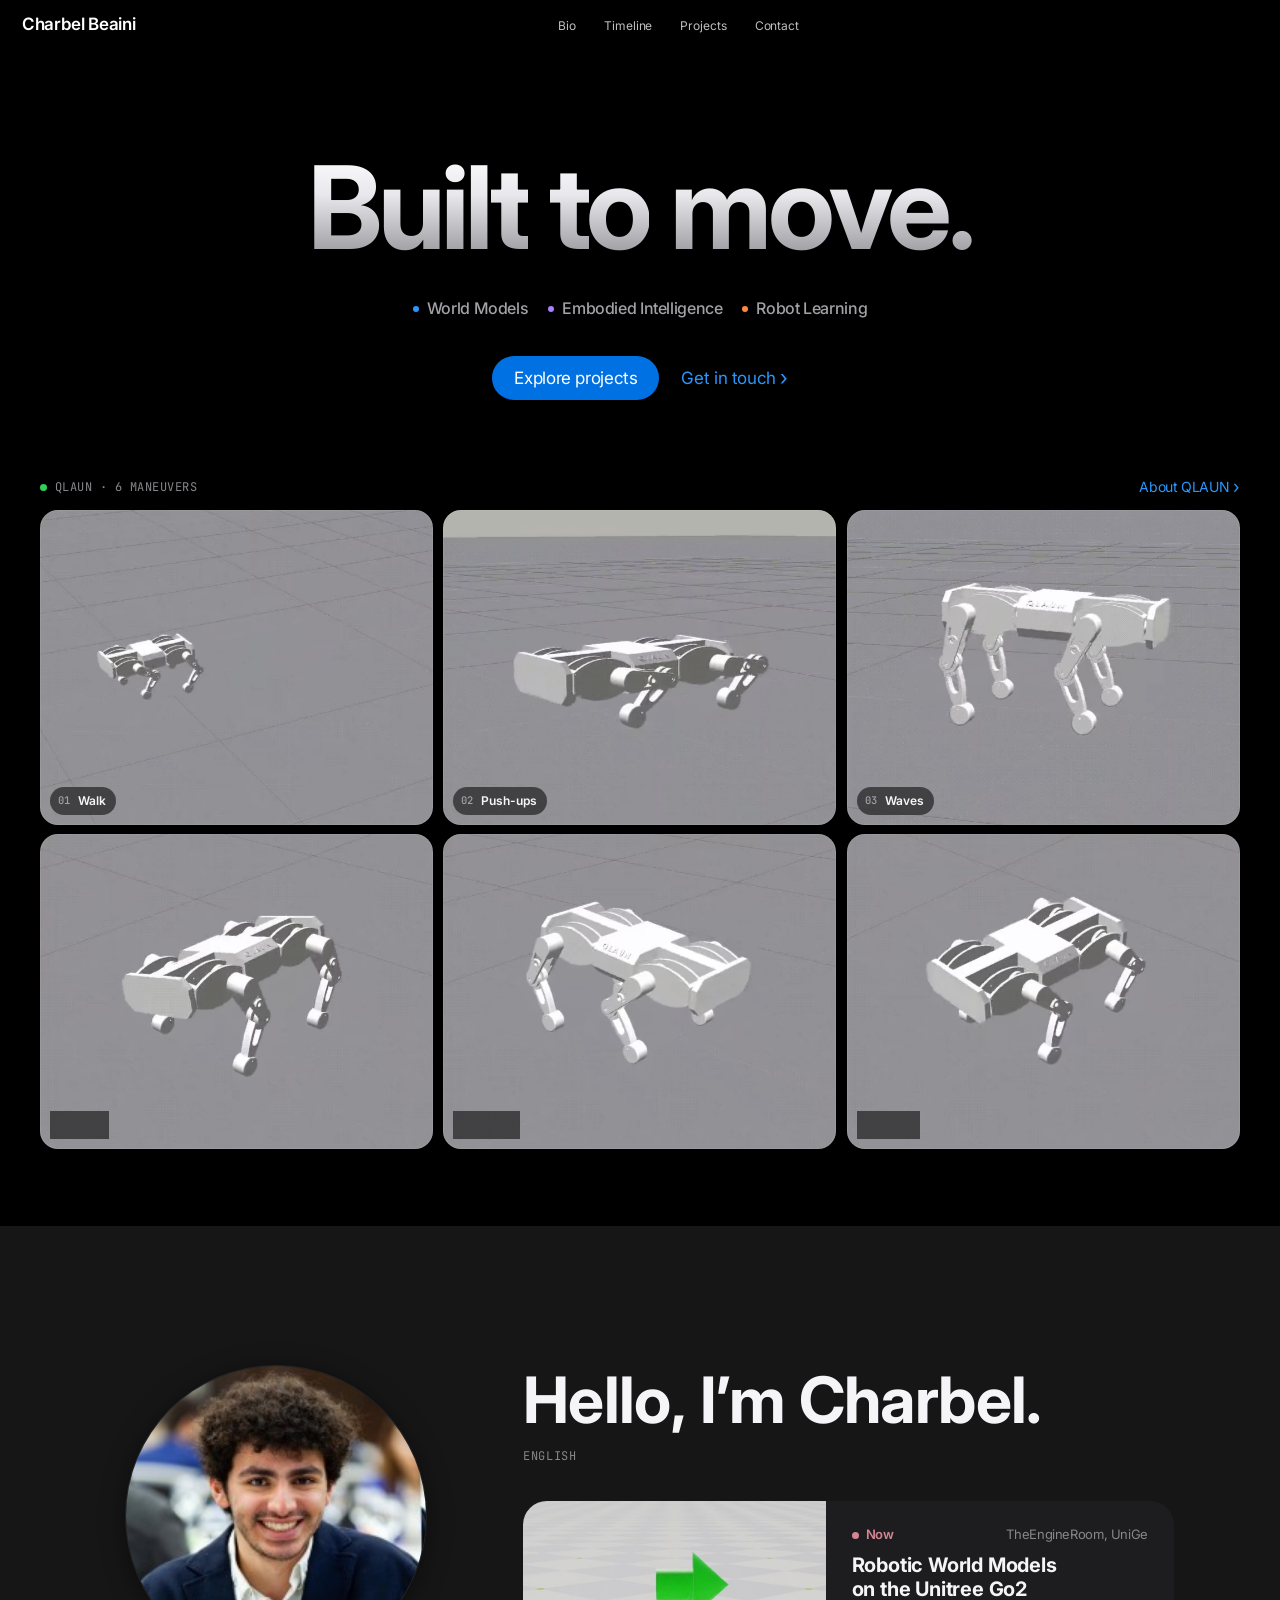
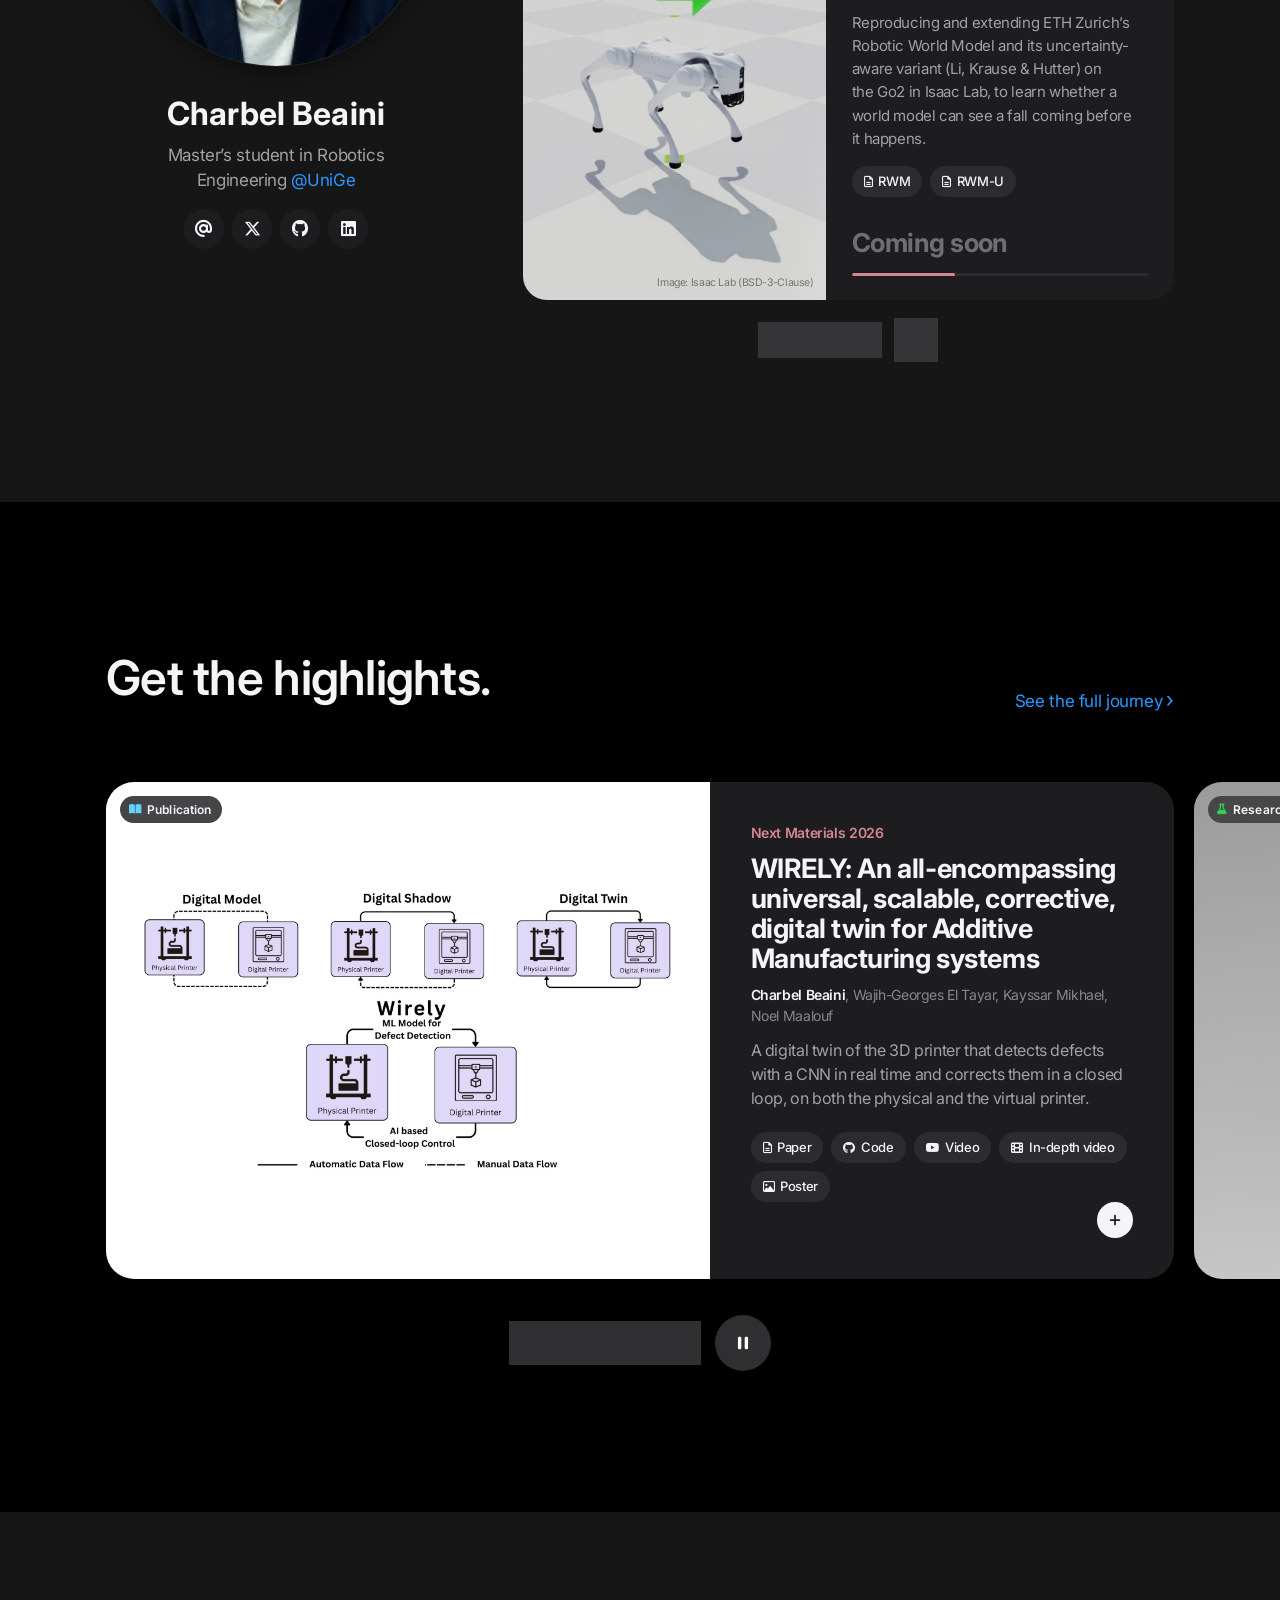
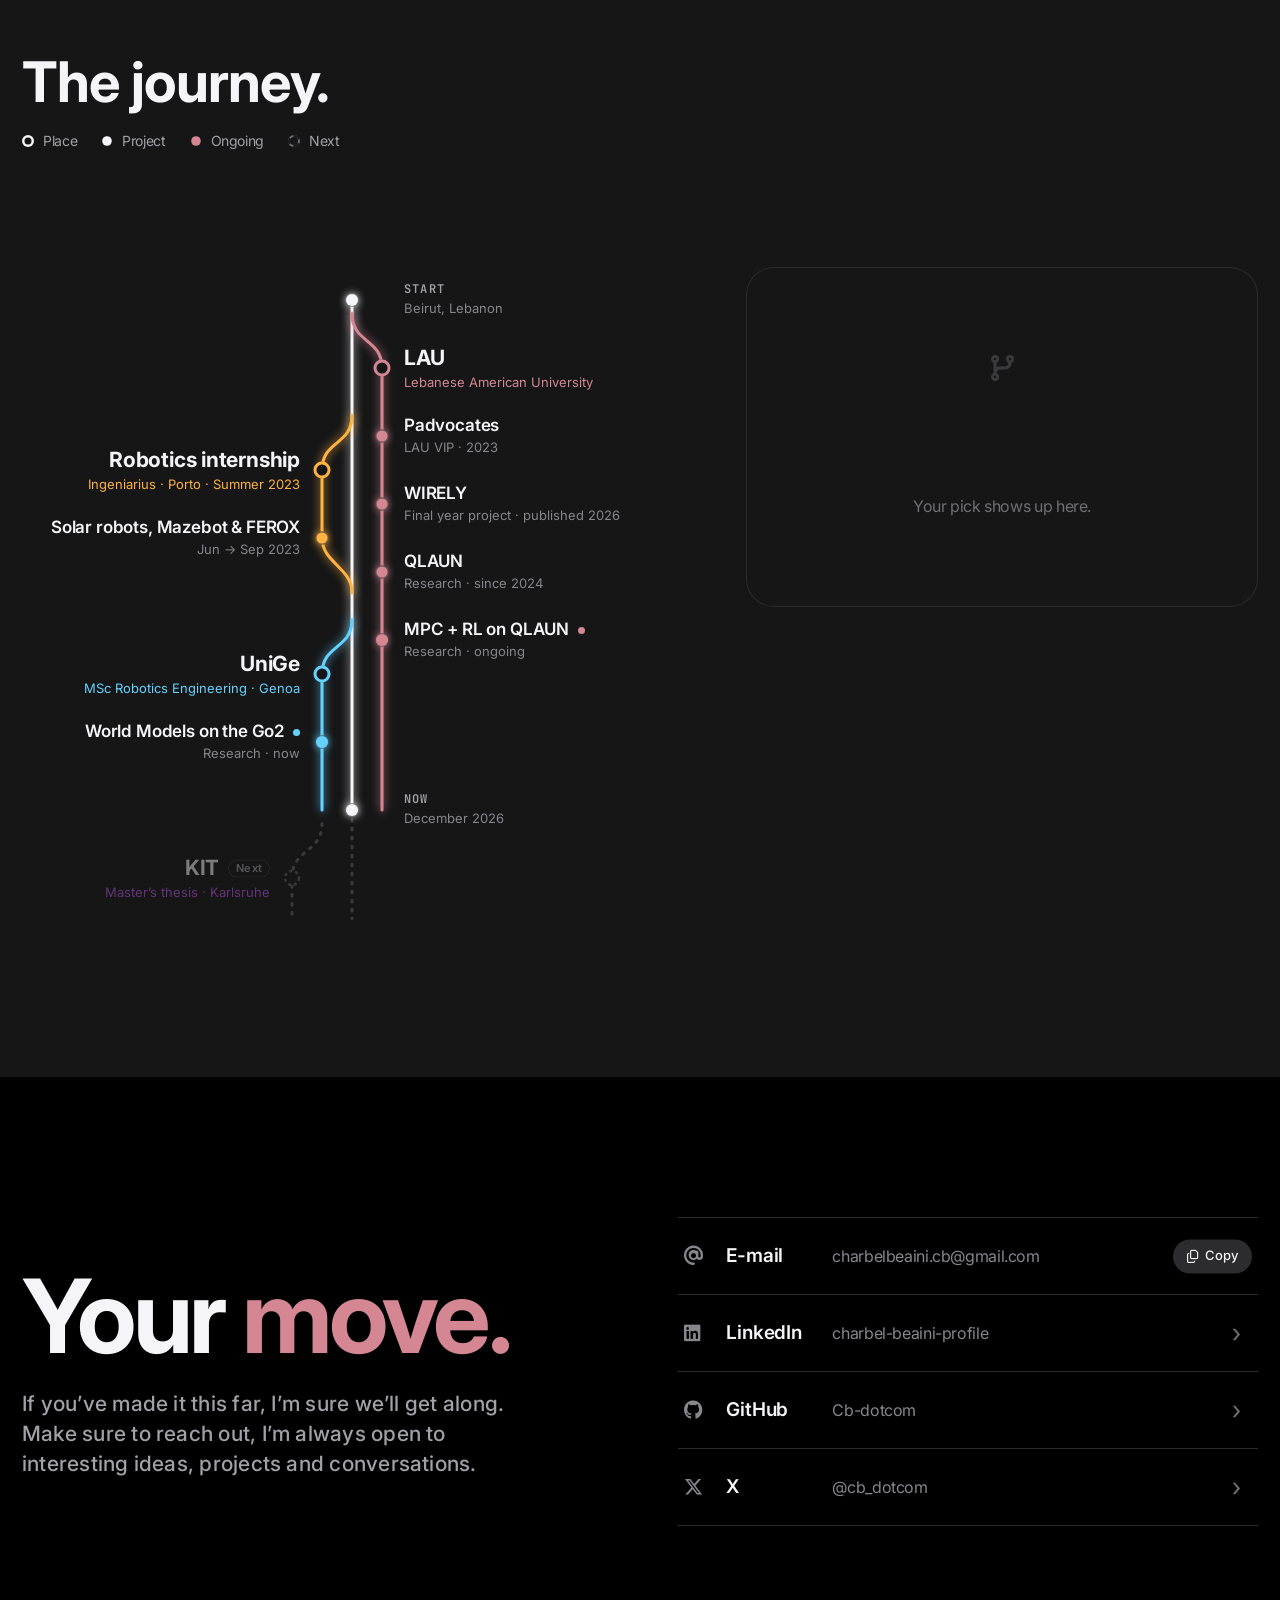
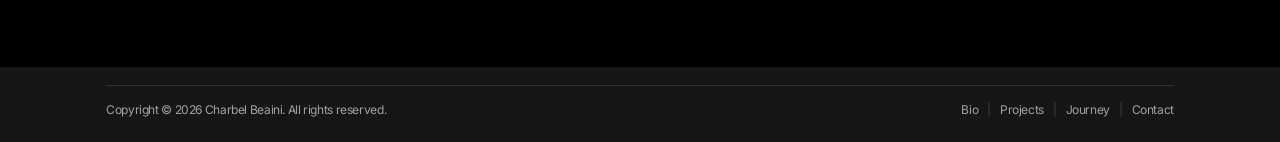
==== commit 58792d64: "Redesign v3: Apple-style dark portfolio - Hero "Built to move." with the QLAUN maneuver clips - Bio " ====
--- a/index.html
+++ b/index.html
@@ -1,54 +1,38 @@
 <!doctype html>
-<html lang="en">
+<html lang="en" data-theme="dark">
 <head>
   <meta charset="utf-8">
   <meta name="viewport" content="width=device-width, initial-scale=1, viewport-fit=cover">
   <title>Charbel Beaini — Robotics Engineer</title>
-  <meta name="description" content="Charbel Beaini — Robotics engineer working across hardware and software: ROS2, SLAM, motion planning, C++ and Python.">
+  <meta name="description" content="Charbel Beaini, robotics engineer working across hardware and software: ROS2, SLAM, motion planning, C++ and Python. Builder of QLAUN, WIRELY and GRID.">
   <meta name="theme-color" content="#000000">
+  <meta name="color-scheme" content="dark">
   <meta property="og:title" content="Charbel Beaini — Robotics Engineer">
-  <meta property="og:description" content="Robots built from the ground up: quadrupeds, rescue systems, smart manufacturing.">
-  <meta property="og:image" content="images/QLAUN.jpeg">
+  <meta property="og:description" content="Robots built end to end: a 3D printed research quadruped, self-correcting circuit printing, and a ground and aerial rescue system.">
+  <meta property="og:image" content="https://cb-dotcom.github.io/Charbel_Beaini.github.io/images/QLAUN.jpeg">
   <meta property="og:type" content="website">
-
-  <script>
-    // Apply saved / system theme before paint to avoid a flash.
-    (function () {
-      var t = null;
-      try { t = localStorage.getItem('theme'); } catch (e) {}
-      if (!t) t = window.matchMedia && matchMedia('(prefers-color-scheme: dark)').matches ? 'dark' : 'light';
-      document.documentElement.setAttribute('data-theme', t);
-      document.documentElement.classList.add('js');
-    })();
-  </script>
-
+  <script>document.documentElement.classList.add('js');</script>
   <link rel="preconnect" href="https://fonts.googleapis.com">
   <link rel="preconnect" href="https://fonts.gstatic.com" crossorigin>
-  <link rel="stylesheet" href="https://fonts.googleapis.com/css2?family=Inter:wght@400;500;600;700&display=swap">
+  <link rel="stylesheet" href="https://fonts.googleapis.com/css2?family=Inter:wght@400;500;600;700&family=JetBrains+Mono:wght@400;500&family=Noto+Sans+SC:wght@700&family=Noto+Sans+Devanagari:wght@700&family=Noto+Sans+Bengali:wght@700&family=Noto+Sans+Arabic:wght@700&family=Noto+Sans+JP:wght@700&family=Noto+Sans+Telugu:wght@700&display=swap">
   <link rel="stylesheet" href="https://cdnjs.cloudflare.com/ajax/libs/font-awesome/6.5.2/css/all.min.css" crossorigin="anonymous" referrerpolicy="no-referrer">
-  <link rel="stylesheet" href="assets/css/style.css">
+  <link rel="stylesheet" href="assets/css/style.css?v=1793178534">
 </head>
 <body>
   <a class="visually-hidden" href="#main">Skip to content</a>
 
-  <!-- ================= Global nav ================= -->
+  <!-- ============ Local nav (Apple) ============ -->
   <header class="gnav is-over-hero" id="gnav">
     <nav class="gnav-inner" aria-label="Main">
       <a class="gnav-brand" href="#top">Charbel Beaini</a>
       <ul class="gnav-links" id="gnav-links">
         <li><a href="#about">Bio</a></li>
-        <li><a href="#latest">Timeline</a></li>
+        <li><a href="#journey">Timeline</a></li>
         <li><a href="#projects">Projects</a></li>
-        <li><a href="#experience">Experience</a></li>
-        <li><a href="#toolbox">Toolbox</a></li>
-        <li><a href="#builds">Builds</a></li>
         <li><a href="#contact">Contact</a></li>
       </ul>
       <div class="gnav-tools">
-        <button class="icon-btn" type="button" data-theme-toggle aria-label="Switch theme">
-          <svg class="theme-moon" viewBox="0 0 24 24" fill="none" stroke="currentColor" stroke-width="2" stroke-linecap="round" stroke-linejoin="round" aria-hidden="true"><path d="M21 12.79A9 9 0 1 1 11.21 3 7 7 0 0 0 21 12.79z"/></svg>
-          <svg class="theme-sun" viewBox="0 0 24 24" fill="none" stroke="currentColor" stroke-width="2" stroke-linecap="round" stroke-linejoin="round" aria-hidden="true"><circle cx="12" cy="12" r="4.5"/><path d="M12 2v2M12 20v2M4.93 4.93l1.41 1.41M17.66 17.66l1.41 1.41M2 12h2M20 12h2M4.93 19.07l1.41-1.41M17.66 6.34l1.41-1.41"/></svg>
-        </button>
+        <span class="icon-btn nav-spacer" aria-hidden="true"></span>
         <button class="icon-btn gnav-menu-btn" type="button" aria-label="Menu" aria-expanded="false" aria-controls="gnav-links">
           <span></span><span></span>
         </button>
@@ -58,506 +42,162 @@
 
   <main id="main">
 
-    <!-- ================= Hero ================= -->
-    <section class="hero" id="top" aria-label="Introduction">
-      <div class="wrap">
-        <p class="hero-eyebrow">Charbel Beaini</p>
-        <h1 class="headline-hero">Robots, built from<br>metal to mind.</h1>
-        <p class="hero-sub">Robotics Engineer · ROS2 · SLAM · Motion Planning · Mechatronics</p>
-        <div class="btn-row center">
-          <a class="btn btn-primary" href="#projects">Explore projects</a>
-          <a class="btn btn-ghost on-dark" href="https://github.com/Cb-dotcom?tab=repositories" target="_blank" rel="noopener"><i class="fa-brands fa-github" aria-hidden="true"></i>GitHub</a>
-        </div>
-      </div>
-      <div class="hero-media" id="hero-media">
-        <img src="images/QLAUN.jpeg" width="3840" height="2160" alt="QLAUN, a 3D-printed 12-DoF quadruped robot" loading="eager" decoding="async">
-        <div class="hero-caption"><span><strong>QLAUN</strong> · Modular research quadruped</span><span>2024 — Present</span></div>
-      </div>
-    </section>
-
-    <!-- ================= About ================= -->
-    <section class="section" id="about">
+    <!-- ============ 1. Hero (split: copy | QLAUN maneuvers) ============ -->
+    <section class="hero dark hero--stacked tone-black" id="top" aria-label="Introduction">
+      <div class="hero-split">
+        <div class="hero-copy">
+          <h1 class="headline-hero metal" data-split>Built to move.</h1>
+          <ul class="focus" aria-label="Research interests">
+            <li>World Models</li><li>Embodied Intelligence</li><li>Robot Learning</li>
+          </ul>
+          <div class="btn-row">
+            <a class="btn btn-primary" href="#projects">Explore projects</a>
+            <a class="more" href="#contact"><span>Get in touch</span></a>
+          </div>
+        </div>
+        <div class="hero-stage">
+          <div class="stage-bar">
+            <span class="live"><i></i>QLAUN · 6 maneuvers</span>
+            <a class="more" href="#qlaun"><span>About QLAUN</span></a>
+          </div>
+          <div class="mv-grid" id="mv-grid">
+            <figure class="mv" style="--i:0">
+              <video muted loop playsinline autoplay preload="metadata" poster="media/qlaun/walk.jpg" aria-label="QLAUN walking around"><source src="media/qlaun/walk.mp4" type="video/mp4; codecs=avc1.64001F"><source src="media/qlaun/walk.webm" type="video/webm"></video>
+              <figcaption><span class="mono">01</span>Walk</figcaption>
+            </figure>
+            <figure class="mv" style="--i:1">
+              <video muted loop playsinline autoplay preload="metadata" poster="media/qlaun/pushups.jpg" aria-label="QLAUN doing push-ups"><source src="media/qlaun/pushups.mp4" type="video/mp4; codecs=avc1.64001F"><source src="media/qlaun/pushups.webm" type="video/webm"></video>
+              <figcaption><span class="mono">02</span>Push-ups</figcaption>
+            </figure>
+            <figure class="mv" style="--i:2">
+              <video muted loop playsinline autoplay preload="metadata" poster="media/qlaun/waves.jpg" aria-label="QLAUN making a wave motion with its body"><source src="media/qlaun/waves.mp4" type="video/mp4; codecs=avc1.64001F"><source src="media/qlaun/waves.webm" type="video/webm"></video>
+              <figcaption><span class="mono">03</span>Waves</figcaption>
+            </figure>
+            <figure class="mv" style="--i:3">
+              <video muted loop playsinline autoplay preload="metadata" poster="media/qlaun/roll.jpg" aria-label="QLAUN rotating its body in roll"><source src="media/qlaun/roll.mp4" type="video/mp4; codecs=avc1.64001F"><source src="media/qlaun/roll.webm" type="video/webm"></video>
+              <figcaption><span class="mono">04</span>Roll</figcaption>
+            </figure>
+            <figure class="mv" style="--i:4">
+              <video muted loop playsinline autoplay preload="metadata" poster="media/qlaun/pitch.jpg" aria-label="QLAUN rotating its body in pitch"><source src="media/qlaun/pitch.mp4" type="video/mp4; codecs=avc1.64001F"><source src="media/qlaun/pitch.webm" type="video/webm"></video>
+              <figcaption><span class="mono">05</span>Pitch</figcaption>
+            </figure>
+            <figure class="mv" style="--i:5">
+              <video muted loop playsinline autoplay preload="metadata" poster="media/qlaun/yaw.jpg" aria-label="QLAUN rotating its body in yaw"><source src="media/qlaun/yaw.mp4" type="video/mp4; codecs=avc1.64001F"><source src="media/qlaun/yaw.webm" type="video/webm"></video>
+              <figcaption><span class="mono">06</span>Yaw</figcaption>
+            </figure>
+          </div>
+        </div>
+      </div>
+    </section>
+
+    <!-- ============ 2. Hello (Chenhao) ============ -->
+    <section class="section tone-grey" id="about">
       <div class="wrap about-grid">
         <aside class="about-portrait" data-reveal>
-          <!-- Swap the initials for a photo: <img src="images/profile.jpg" alt="Charbel Beaini"> -->
-          <div class="portrait" aria-hidden="true">CB</div>
+          <div class="portrait"><img src="images/profile.jpg" width="200" height="200" alt="Charbel Beaini" decoding="async"></div>
           <p class="name">Charbel Beaini</p>
-          <p class="role">Robotics Engineer</p>
-          <ul class="org-list">
-            <li>Beirut, Lebanon</li>
-          </ul>
+          <p class="role">Master’s student in Robotics Engineering <a class="at" href="https://corsi.unige.it/en/corsi/11963" target="_blank" rel="noopener" title="Master’s degree in Robotics Engineering, University of Genoa">@UniGe</a></p>
           <ul class="social">
             <li><a href="mailto:charbelbeaini.cb@gmail.com" aria-label="E-mail" title="E-mail"><i class="fa-solid fa-at" aria-hidden="true"></i></a></li>
+            <li><a href="https://x.com/cb_dotcom" target="_blank" rel="noopener" aria-label="X" title="X"><i class="fa-brands fa-x-twitter" aria-hidden="true"></i></a></li>
             <li><a href="https://github.com/Cb-dotcom?tab=repositories" target="_blank" rel="noopener" aria-label="GitHub" title="GitHub"><i class="fa-brands fa-github" aria-hidden="true"></i></a></li>
             <li><a href="https://www.linkedin.com/in/charbel-beaini-profile/" target="_blank" rel="noopener" aria-label="LinkedIn" title="LinkedIn"><i class="fa-brands fa-linkedin" aria-hidden="true"></i></a></li>
           </ul>
         </aside>
 
         <div class="about-bio">
-          <h2 class="headline-section" data-reveal>Hello, I’m <span class="gradient-text">Charbel</span>.</h2>
-          <div class="bio-lead" data-reveal style="--i:1">
-            <p>I’m a robotics engineer who works on <strong>both hardware and software</strong>, specializing in <strong>ROS2</strong> — SLAM, motion planning and more — with <strong>C++</strong> and <strong>Python</strong>. I design complex mechanical and electrical systems where precision and function come first.</p>
-          </div>
-          <div class="bio-cards">
-            <div class="bio-card" data-reveal style="--i:0">
-              <h3>Now</h3>
-              <p>Designing and building <strong>QLAUN</strong>, a modular, fully 3D-printed quadruped for research in Lebanon and the MENA region — exploring <strong>Model Predictive Control</strong> and <strong>Reinforcement Learning</strong> for agile, energy-efficient locomotion.</p>
+          <div class="hello" data-reveal>
+            <h2 class="headline-section hello-box" aria-label="Hello, I’m Charbel."><span class="hello-text" aria-hidden="true">Hello, I’m Charbel.</span></h2>
+            <p class="hello-lang" aria-hidden="true"><span class="hello-name">English</span></p>
+          </div>
+          <div class="np" data-np aria-roledescription="carousel" aria-label="In progress">
+            <div class="np-stage" aria-live="polite"></div>
+            <div class="np-controls">
+              <div class="hl-dots np-dots" role="tablist" aria-label="Choose an item"></div>
+              <button class="hl-play np-play" type="button" aria-pressed="true" aria-label="Pause autoplay">
+                <svg class="i-pause" viewBox="0 0 16 16" fill="currentColor" aria-hidden="true"><rect x="3.5" y="2.5" width="3" height="11" rx="1"/><rect x="9.5" y="2.5" width="3" height="11" rx="1"/></svg>
+                <svg class="i-play" viewBox="0 0 16 16" fill="currentColor" aria-hidden="true"><path d="M4.5 2.8v10.4a.6.6 0 0 0 .9.5l8.4-5.2a.6.6 0 0 0 0-1L5.4 2.3a.6.6 0 0 0-.9.5z"/></svg>
+              </button>
             </div>
-            <div class="bio-card" data-reveal style="--i:1">
-              <h3>Previously</h3>
-              <p>Built an autonomous maze-solving robot as a <strong>robotics intern</strong>, led a team at <strong>LAUIH</strong> delivering a semi-automatic production machine for an NGO, and engineered a <strong>UGV + UAV</strong> search-and-rescue system.</p>
-            </div>
-          </div>
-          <ul class="interest-list" data-reveal aria-label="Interests">
-            <li>Legged Locomotion</li>
-            <li>SLAM &amp; Motion Planning</li>
-            <li>Reinforcement Learning</li>
-            <li>Mechatronic Design</li>
-          </ul>
-          <div class="btn-row" data-reveal>
-            <a class="btn btn-primary" href="#projects">See my work</a>
-            <a class="more" href="#contact">Get in touch</a>
-          </div>
-        </div>
-      </div>
-    </section>
-
-    <!-- ================= The latest ================= -->
-    <section class="section alt" id="latest">
+          </div>
+        </div>
+      </div>
+    </section>
+
+    <!-- ============ 3. Highlights (split cards, open into a detail view) ============ -->
+    <section class="section dark highlights tone-black" id="projects" aria-label="Project highlights">
+      <div class="wrap section-head section-head-row">
+        <h2>Get the highlights.</h2>
+        <a class="more" href="#journey"><span>See the full journey</span></a>
+      </div>
+      <div class="hl" data-hl>
+        <div class="hl-track" role="list" id="hl-track"></div>
+        <div class="hl-controls">
+          <div class="hl-dots" role="tablist" aria-label="Choose a highlight"></div>
+          <button class="hl-play" type="button" aria-pressed="true" aria-label="Pause autoplay">
+            <svg class="i-pause" viewBox="0 0 16 16" fill="currentColor" aria-hidden="true"><rect x="3.5" y="2.5" width="3" height="11" rx="1"/><rect x="9.5" y="2.5" width="3" height="11" rx="1"/></svg>
+            <svg class="i-play" viewBox="0 0 16 16" fill="currentColor" aria-hidden="true"><path d="M4.5 2.8v10.4a.6.6 0 0 0 .9.5l8.4-5.2a.6.6 0 0 0 0-1L5.4 2.3a.6.6 0 0 0-.9.5z"/></svg>
+          </button>
+        </div>
+      </div>
+    </section>
+
+    <dialog class="detail" id="detail" aria-labelledby="dt-title">
+      <div class="dt-bar">
+        <button class="dt-back" type="button" data-close><svg viewBox="0 0 16 16" fill="none" stroke="currentColor" stroke-width="1.8" stroke-linecap="round" stroke-linejoin="round" aria-hidden="true"><path d="M10 3 5 8l5 5"/></svg>Highlights</button>
+        <button class="dt-x" type="button" data-close aria-label="Close"><svg viewBox="0 0 16 16" fill="none" stroke="currentColor" stroke-width="1.8" stroke-linecap="round" aria-hidden="true"><path d="M3.5 3.5l9 9M12.5 3.5l-9 9"/></svg></button>
+      </div>
+      <div class="dt-content"></div>
+    </dialog>
+
+
+
+
+    <!-- ============ 6. Journey (branch graph timeline) ============ -->
+    <section class="section tone-grey" id="journey" aria-labelledby="journey-h">
       <div class="wrap-wide">
         <div class="section-head" data-reveal>
-          <h2 class="headline-section">The latest.</h2>
-          <p class="lead">Projects, roles and milestones, year by year.</p>
-        </div>
-        <div class="year-nav" role="group" aria-label="Jump to year" data-reveal>
-          <button class="year-pill" type="button" data-jump-year="2024" aria-pressed="true">2024</button>
-          <button class="year-pill" type="button" data-jump-year="2023" aria-pressed="false">2023</button>
-          <button class="year-pill" type="button" data-jump-year="2022" aria-pressed="false">2022</button>
-        </div>
-      </div>
-
-      <div class="carousel" data-carousel data-reveal="fade">
-        <div class="carousel-track news-track" role="list">
-
-          <div class="news-year" role="listitem" data-year-marker="2024">
-            <span class="news-year-num">2024</span>
-            <span class="news-year-meta">3 projects<br>2 milestones</span>
-          </div>
-
-          <button class="news-card highlight" type="button" role="listitem" data-year="2024" data-sheet="n-qlaun">
-            <span class="eyebrow">Feb 2024 <span class="badge">Milestone</span></span>
-            <h3>Started undergraduate research on QLAUN.</h3>
-            <div class="body">A modular, cost-effective, robust and agile quadruped robot — fully 3D-printed with 12 DoF and designed for a payload-to-weight ratio above unity.</div>
-            <span class="more">Read more</span>
-          </button>
-          <template id="n-qlaun">
-            <span class="eyebrow accent">Feb 2024 — Present</span>
-            <h2>Undergraduate research: QLAUN.</h2>
-            <div class="body">
-              <p>We are designing and developing QLAUN, a modular, cost-effective, robust and agile quadruped robot. Built for research, QLAUN fills the gap in affordable, research-grade quadrupeds in Lebanon and the MENA region.</p>
-              <p>The robot is fully 3D-printed with 12 Degrees of Freedom and designed to achieve a payload-to-weight ratio of over unity. It is modular, with easily interchangeable parts and legs.</p>
-              <p>We are exploring Model Predictive Control and Reinforcement Learning, optimizing energy efficiency across gaits, and developing a novel leg architecture for mobility, agility and robustness.</p>
-              <p><a href="https://qlaun.moudallal.com/index.html" target="_blank" rel="noopener">Visit the project site ›</a></p>
+          <h2 class="headline-m" id="journey-h">The journey.</h2>
+          <div class="jr-legend" aria-label="Legend">
+            <span><i class="lg lg-place"></i>Place</span>
+            <span><i class="lg lg-step"></i>Project</span>
+            <span><i class="lg lg-live"></i>Ongoing</span>
+            <span><i class="lg lg-next"></i>Next</span>
+          </div>
+        </div>
+        <div class="jr" id="jr">
+          <div class="jr-graph">
+            <p class="jr-hint" aria-hidden="true"><i class="fa-solid fa-hand-pointer"></i>Tap a place for everything from there, or a single project</p>
+            <div class="jr-list" role="list">
+              <svg class="jr-svg" aria-hidden="true"></svg>
             </div>
-          </template>
-
-          <button class="news-card highlight" type="button" role="listitem" data-year="2024" data-sheet="n-wirely">
-            <span class="eyebrow">Jan 2024 <span class="badge">Milestone</span></span>
-            <h3>Kicked off WIRELY, my final year project.</h3>
-            <div class="body">Circuit printing that combines 3D printing with conductive PLA and real-time correction driven by a deep learning model.</div>
-            <span class="more">Read more</span>
-          </button>
-          <template id="n-wirely">
-            <span class="eyebrow accent">Jan 2024 — Present</span>
-            <h2>Final Year Project: WIRELY.</h2>
-            <div class="body">
-              <p>WIRELY integrates 3D printing with conductive PLA and real-time correction. The system dynamically adjusts printing parameters based on a deep learning model, optimizing quality and reducing defects.</p>
-              <p>A digital twin provides real-time monitoring and two-way communication, supporting flexible, high-precision thermoformed circuit boards.</p>
-              <p><a href="https://linktr.ee/wirely" target="_blank" rel="noopener">Learn more ›</a></p>
-            </div>
-          </template>
-
-          <button class="news-card" type="button" role="listitem" data-year="2024" data-sheet="n-grid">
-            <span class="eyebrow">May 2024</span>
-            <h3>Delivered GRID, a ground + aerial rescue system.</h3>
-            <div class="body">A UAV captures and segments terrain with UNET while a UGV follows an optimal A* path, detecting people with a thermal camera.</div>
-            <span class="more">Read more</span>
-          </button>
-          <template id="n-grid">
-            <span class="eyebrow accent">Jan 2024 — May 2024</span>
-            <h2>MSD2 Project: GRID.</h2>
-            <div class="body">
-              <p>GRID (Ground and Aerial Integrated Deployment) is a rescue system integrating an unmanned ground vehicle and an aerial vehicle for search and rescue missions.</p>
-              <p>The UAV captures images, segmented by UNET, while the UGV follows an optimal path using A* and navigates obstacles autonomously. A thermal camera detects individuals, with strong radio links for difficult conditions.</p>
-              <p><a href="https://github.com/Ralph-S/GRID/tree/main" target="_blank" rel="noopener">View on GitHub ›</a></p>
-            </div>
-          </template>
-
-          <div class="news-year" role="listitem" data-year-marker="2023">
-            <span class="news-year-num">2023</span>
-            <span class="news-year-meta">3 projects<br>1 showcase</span>
-          </div>
-
-          <button class="news-card" type="button" role="listitem" data-year="2023" data-sheet="n-pad">
-            <span class="eyebrow">Dec 2023 <span class="badge">Showcase</span></span>
-            <h3>Presented our pad machine at VIP+ Industry-Academia Day.</h3>
-            <div class="body">As team leader at LAUIH, delivered a semi-automatic sanitary pad machine for an NGO in Lebanon — actuation, sensing and PLC programming.</div>
-            <span class="more">Read more</span>
-          </button>
-          <template id="n-pad">
-            <span class="eyebrow accent">Jan 2023 — Dec 2023</span>
-            <h2>Team Leader at LAUIH: Semi-Auto Pad Machine.</h2>
-            <div class="body">
-              <p>We designed and developed a highly efficient semi-automatic sanitary pad machine for an NGO in Lebanon, managing actuation, sensing and PLC programming.</p>
-              <p>The project was showcased at the VIP+ Industry-Academia Day, aiming to improve access to essential products.</p>
-              <p><a href="https://news.lau.edu.lb/2023/vertically-integrated-projects-turn-heads-at-the-industry-academia-day.php" target="_blank" rel="noopener">Read the coverage ›</a></p>
-            </div>
-          </template>
-
-          <button class="news-card" type="button" role="listitem" data-year="2023" data-sheet="n-maze">
-            <span class="eyebrow">Jun 2023</span>
-            <h3>Joined a robotics internship building an autonomous Mazebot.</h3>
-            <div class="body">Pathfinding, sensor fusion and firmware with Python, C++ and ROS — from simulation to real hardware.</div>
-            <span class="more">Read more</span>
-          </button>
-          <template id="n-maze">
-            <span class="eyebrow accent">Jun 2023 — Aug 2023</span>
-            <h2>Robotics Intern: Autonomous Mazebot.</h2>
-            <div class="body">
-              <p>As part of a team, we developed an autonomous robot that solves complex mazes, focusing on navigation and control through advanced pathfinding algorithms, simulation and hardware integration.</p>
-              <p>Built with Python, C++ and ROS, the work covered simulators, sensor fusion and firmware development.</p>
-              <p><a href="https://github.com/robotcraft19" target="_blank" rel="noopener">View on GitHub ›</a></p>
-            </div>
-          </template>
-
-          <button class="news-card" type="button" role="listitem" data-year="2023" data-sheet="n-gravity">
-            <span class="eyebrow">Apr 2023</span>
-            <h3>Built a working gravity battery proof of concept.</h3>
-            <div class="body">Simulated in SolidWorks and MATLAB, then built to store energy and light a bulb from gravitational potential energy.</div>
-            <span class="more">Read more</span>
-          </button>
-          <template id="n-gravity">
-            <span class="eyebrow accent">Apr 2023 — May 2023</span>
-            <h2>Kinematics Project: Gravity Battery.</h2>
-            <div class="body">
-              <p>We explored gravity batteries — energy storage based on a simple mechanical principle. After extensive research, we simulated the concept in SolidWorks and MATLAB, applying our knowledge of gears, chains and belts.</p>
-              <p>The proof of concept successfully stored energy and lit a bulb by converting gravitational potential energy.</p>
-              <p><a href="https://github.com/Cb-dotcom/Kinematics-Gravity-Battery-" target="_blank" rel="noopener">View on GitHub ›</a></p>
-            </div>
-          </template>
-
-          <div class="news-year" role="listitem" data-year-marker="2022">
-            <span class="news-year-num">2022</span>
-            <span class="news-year-meta">1 project</span>
-          </div>
-
-          <button class="news-card" type="button" role="listitem" data-year="2022" data-sheet="n-magic">
-            <span class="eyebrow">Nov 2022</span>
-            <h3>Met Naboul, the robot that does magic.</h3>
-            <div class="body">A from-scratch robot that listens, speaks and performs three magic tricks with speech recognition, sensors and actuators.</div>
-            <span class="more">Read more</span>
-          </button>
-          <template id="n-magic">
-            <span class="eyebrow accent">Nov 2022 — Dec 2022</span>
-            <h2>MSD1 Project: Magic Robot.</h2>
-            <div class="body">
-              <p>I brought together robotics and magic to create Naboul, a robot that performs three magic tricks. With speech recognition, Naboul listens, speaks and interacts with the audience.</p>
-              <p>We built him from scratch — from the structure to the magic mechanisms — using cardboard, wood and metal hinges, with sensors and actuators driving each trick.</p>
-              <p><a href="https://github.com/Cb-dotcom/MSD1-Project-Magic-Robot" target="_blank" rel="noopener">View on GitHub ›</a></p>
-            </div>
-          </template>
-
-        </div>
-        <div class="carousel-nav">
-          <button class="carousel-btn" type="button" data-dir="-1" aria-label="Previous"><svg viewBox="0 0 16 16" fill="none" stroke="currentColor" stroke-width="2" stroke-linecap="round" stroke-linejoin="round" aria-hidden="true"><path d="M10 3 5 8l5 5"/></svg></button>
-          <button class="carousel-btn" type="button" data-dir="1" aria-label="Next"><svg viewBox="0 0 16 16" fill="none" stroke="currentColor" stroke-width="2" stroke-linecap="round" stroke-linejoin="round" aria-hidden="true"><path d="m6 3 5 5-5 5"/></svg></button>
-        </div>
-      </div>
-    </section>
-
-    <!-- ================= Featured projects ================= -->
-    <section class="section" id="projects">
-      <div class="wrap-wide">
-        <div class="section-head" data-reveal>
-          <h2 class="headline-section">Featured projects.</h2>
-          <p class="lead">Robots and systems built end to end — mechanics, electronics, control and software.</p>
-        </div>
-
-        <div class="tile-grid">
-          <article class="tile feature" data-reveal>
-            <div class="tile-media"><img src="images/QLAUN.jpeg" width="3840" height="2160" alt="QLAUN quadruped robot" loading="lazy" decoding="async"></div>
-            <div class="tile-body">
-              <span class="eyebrow accent">Undergraduate Research · 2024 — Present</span>
-              <h3 class="headline-tile"><a href="https://qlaun.moudallal.com/index.html" target="_blank" rel="noopener">QLAUN: A Modular, Agile and Affordable Research Quadruped</a></h3>
-              <p class="role-line"><strong>Charbel Beaini</strong> &amp; the QLAUN team</p>
-              <p class="summary">A fully 3D-printed, 12-DoF quadruped with a payload-to-weight ratio above unity. Simulated in ROS with RViz, Gazebo and CHAMP to size the battery, estimate SOC and optimize energy across gaits — now exploring MPC and Reinforcement Learning.</p>
-              <div class="tile-links">
-                <a class="chip" href="https://qlaun.moudallal.com/index.html" target="_blank" rel="noopener"><i class="fa-solid fa-globe" aria-hidden="true"></i>Project</a>
-                <span class="chip"><i class="fa-solid fa-robot" aria-hidden="true"></i>ROS · Gazebo · CHAMP</span>
-              </div>
-            </div>
-          </article>
-
-          <article class="tile" data-reveal style="--i:0">
-            <div class="tile-media logo"><img src="images/Wirely_Logo.JPG" width="508" height="310" alt="WIRELY logo" loading="lazy" decoding="async"></div>
-            <div class="tile-body">
-              <span class="eyebrow accent">Final Year Project · 2024 — Present</span>
-              <h3 class="headline-tile"><a href="https://linktr.ee/wirely" target="_blank" rel="noopener">WIRELY: Self-Correcting 3D-Printed Circuits</a></h3>
-              <p class="summary">Conductive-PLA circuit printing with a deep-learning model that adjusts print parameters in real time, plus a digital twin for live monitoring.</p>
-              <div class="tile-links">
-                <a class="chip" href="https://linktr.ee/wirely" target="_blank" rel="noopener"><i class="fa-solid fa-globe" aria-hidden="true"></i>Project</a>
-              </div>
-            </div>
-          </article>
-
-          <article class="tile" data-reveal style="--i:1">
-            <div class="tile-media"><img src="images/GRID.png" width="508" height="310" alt="GRID ground and aerial rescue robots" loading="lazy" decoding="async"></div>
-            <div class="tile-body">
-              <span class="eyebrow accent">MSD2 Project · 2024</span>
-              <h3 class="headline-tile"><a href="https://github.com/Ralph-S/GRID/tree/main" target="_blank" rel="noopener">GRID: Ground and Aerial Integrated Deployment</a></h3>
-              <p class="summary">UAV imagery segmented by UNET guides a UGV along an A* path, with thermal detection of people for search and rescue.</p>
-              <div class="tile-links">
-                <a class="chip" href="https://github.com/Ralph-S/GRID/tree/main" target="_blank" rel="noopener"><i class="fa-brands fa-github" aria-hidden="true"></i>Code</a>
-              </div>
-            </div>
-          </article>
-        </div>
-
-        <!-- All projects -->
-        <div class="section-head list-head" data-reveal>
-          <h2 class="headline-section">All projects.</h2>
-        </div>
-        <div class="pub-filters" role="group" aria-label="Filter projects" data-reveal>
-          <button class="pub-filter" type="button" data-filter="all" aria-pressed="true">All<span>6</span></button>
-          <button class="pub-filter" type="button" data-filter="research" aria-pressed="false">Research<span>2</span></button>
-          <button class="pub-filter" type="button" data-filter="academic" aria-pressed="false">Academic<span>3</span></button>
-          <button class="pub-filter" type="button" data-filter="industry" aria-pressed="false">Industry<span>1</span></button>
-        </div>
-
-        <div class="pubs">
-          <div class="pub-group" data-reveal>
-            <div class="pub-year">2024</div>
-            <ul class="pub-list">
-              <li class="pub-item" data-kind="research">
-                <h4><a href="https://qlaun.moudallal.com/index.html" target="_blank" rel="noopener">QLAUN — Modular, agile, cost-effective quadruped robot</a></h4>
-                <p class="desc">3D printing · 12 DoF · ROS · RViz · Gazebo · CHAMP · MPC · RL</p>
-                <div class="pub-meta"><span class="pub-venue">Research</span><a class="pub-link" href="https://qlaun.moudallal.com/index.html" target="_blank" rel="noopener"><i class="fa-solid fa-globe" aria-hidden="true"></i>Project</a></div>
-              </li>
-              <li class="pub-item" data-kind="research">
-                <h4><a href="https://linktr.ee/wirely" target="_blank" rel="noopener">WIRELY — Real-time corrected circuit printing with conductive PLA</a></h4>
-                <p class="desc">3D printing · Deep learning · Digital twin</p>
-                <div class="pub-meta"><span class="pub-venue">Final Year Project</span><a class="pub-link" href="https://linktr.ee/wirely" target="_blank" rel="noopener"><i class="fa-solid fa-globe" aria-hidden="true"></i>Project</a></div>
-              </li>
-              <li class="pub-item" data-kind="academic">
-                <h4><a href="https://github.com/Ralph-S/GRID/tree/main" target="_blank" rel="noopener">GRID — Ground and Aerial Integrated Deployment for search &amp; rescue</a></h4>
-                <p class="desc">UAV · UGV · UNET · A* · Thermal imaging</p>
-                <div class="pub-meta"><span class="pub-venue">MSD2</span><a class="pub-link" href="https://github.com/Ralph-S/GRID/tree/main" target="_blank" rel="noopener"><i class="fa-brands fa-github" aria-hidden="true"></i>Code</a></div>
-              </li>
-            </ul>
-          </div>
-          <div class="pub-group" data-reveal>
-            <div class="pub-year">2023</div>
-            <ul class="pub-list">
-              <li class="pub-item" data-kind="industry">
-                <h4><a href="https://news.lau.edu.lb/2023/vertically-integrated-projects-turn-heads-at-the-industry-academia-day.php" target="_blank" rel="noopener">Semi-Automatic Sanitary Pad Machine for an NGO in Lebanon</a></h4>
-                <p class="desc">Team Leader at LAUIH · Actuation · Sensing · PLC programming</p>
-                <div class="pub-meta"><span class="pub-venue">VIP+ Industry-Academia Day</span><a class="pub-link" href="https://news.lau.edu.lb/2023/vertically-integrated-projects-turn-heads-at-the-industry-academia-day.php" target="_blank" rel="noopener"><i class="fa-regular fa-newspaper" aria-hidden="true"></i>Article</a></div>
-              </li>
-              <li class="pub-item" data-kind="academic">
-                <h4><a href="https://github.com/robotcraft19" target="_blank" rel="noopener">Autonomous Mazebot</a></h4>
-                <p class="desc">Robotics internship · Python · C++ · ROS · Sensor fusion · Firmware</p>
-                <div class="pub-meta"><span class="pub-venue">Internship</span><a class="pub-link" href="https://github.com/robotcraft19" target="_blank" rel="noopener"><i class="fa-brands fa-github" aria-hidden="true"></i>Code</a></div>
-              </li>
-              <li class="pub-item" data-kind="academic">
-                <h4><a href="https://github.com/Cb-dotcom/Kinematics-Gravity-Battery-" target="_blank" rel="noopener">Gravity Battery — Mechanical energy storage proof of concept</a></h4>
-                <p class="desc">SolidWorks · MATLAB · Gears, chains &amp; belts</p>
-                <div class="pub-meta"><span class="pub-venue">Kinematics</span><a class="pub-link" href="https://github.com/Cb-dotcom/Kinematics-Gravity-Battery-" target="_blank" rel="noopener"><i class="fa-brands fa-github" aria-hidden="true"></i>Code</a></div>
-              </li>
-            </ul>
-          </div>
-          <div class="pub-group" data-reveal>
-            <div class="pub-year">2022</div>
-            <ul class="pub-list">
-              <li class="pub-item" data-kind="academic">
-                <h4><a href="https://github.com/Cb-dotcom/MSD1-Project-Magic-Robot" target="_blank" rel="noopener">Naboul — An interactive robot that performs magic tricks</a></h4>
-                <p class="desc">Speech recognition · Sensors · Actuators · Mechanism design</p>
-                <div class="pub-meta"><span class="pub-venue">MSD1</span><a class="pub-link" href="https://github.com/Cb-dotcom/MSD1-Project-Magic-Robot" target="_blank" rel="noopener"><i class="fa-brands fa-github" aria-hidden="true"></i>Code</a></div>
-              </li>
-            </ul>
-          </div>
-        </div>
-      </div>
-    </section>
-
-    <!-- ================= Experience ================= -->
-    <section class="section alt" id="experience">
-      <div class="wrap-wide">
-        <div class="section-head" data-reveal>
-          <h2 class="headline-section">Experience.</h2>
-          <p class="lead">Teams and roles where I learned by building.</p>
-        </div>
-        <div class="exp-cols">
-          <div class="exp-col">
-            <h3 data-reveal>Research &amp; work</h3>
-            <article class="exp-card" data-reveal>
-              <div class="exp-logo"><i class="fa-solid fa-dog" aria-hidden="true"></i></div>
-              <div>
-                <span class="when">Feb 2024 – <span class="now">Present</span></span>
-                <h4>Undergraduate Researcher</h4>
-                <p class="org">QLAUN Quadruped Project</p>
-                <p class="desc">Mechanical design, ROS simulation, energy optimization, MPC &amp; RL control.</p>
-              </div>
-            </article>
-            <article class="exp-card" data-reveal>
-              <div class="exp-logo"><i class="fa-solid fa-route" aria-hidden="true"></i></div>
-              <div>
-                <span class="when">Jun 2023 – Aug 2023</span>
-                <h4>Robotics Intern</h4>
-                <p class="org">Autonomous Mazebot</p>
-                <p class="desc">Pathfinding, sensor fusion and firmware with Python, C++ and ROS.</p>
-              </div>
-            </article>
-            <article class="exp-card" data-reveal>
-              <div class="exp-logo"><i class="fa-solid fa-gears" aria-hidden="true"></i></div>
-              <div>
-                <span class="when">Jan 2023 – Dec 2023</span>
-                <h4>Team Leader</h4>
-                <p class="org">LAUIH · Vertically Integrated Projects</p>
-                <p class="desc">Led a semi-automatic production machine for an NGO — actuation, sensing, PLC.</p>
-              </div>
-            </article>
-          </div>
-          <div class="exp-col">
-            <h3 data-reveal>Academic projects</h3>
-            <article class="exp-card" data-reveal>
-              <div class="exp-logo"><i class="fa-solid fa-microchip" aria-hidden="true"></i></div>
-              <div>
-                <span class="when">Jan 2024 – <span class="now">Present</span></span>
-                <h4>Final Year Project</h4>
-                <p class="org">WIRELY</p>
-                <p class="desc">Deep-learning-corrected circuit printing with a digital twin.</p>
-              </div>
-            </article>
-            <article class="exp-card" data-reveal>
-              <div class="exp-logo"><i class="fa-solid fa-helicopter" aria-hidden="true"></i></div>
-              <div>
-                <span class="when">Jan 2024 – May 2024</span>
-                <h4>MSD2 Project</h4>
-                <p class="org">GRID</p>
-                <p class="desc">Integrated UGV + UAV system for search and rescue.</p>
-              </div>
-            </article>
-            <article class="exp-card" data-reveal>
-              <div class="exp-logo"><i class="fa-solid fa-wand-magic-sparkles" aria-hidden="true"></i></div>
-              <div>
-                <span class="when">Nov 2022 – Dec 2022</span>
-                <h4>MSD1 Project</h4>
-                <p class="org">Naboul, the Magic Robot</p>
-                <p class="desc">Speech-driven robot performing three mechanized magic tricks.</p>
-              </div>
-            </article>
-          </div>
-        </div>
-      </div>
-    </section>
-
-    <!-- ================= Toolbox (dark) ================= -->
-    <section class="section dark" id="toolbox">
-      <div class="wrap-wide">
-        <div class="section-head" data-reveal>
-          <h2 class="headline-section">Toolbox.</h2>
-          <p class="lead">The stack I reach for, from CAD to control loop.</p>
-        </div>
-      </div>
-      <div class="carousel" data-carousel data-reveal="fade">
-        <div class="carousel-track" role="list">
-          <article class="tool-card" role="listitem">
-            <div class="tool-media" style="--c:#22314e"><i class="fa-solid fa-robot" aria-hidden="true"></i></div>
-            <div class="tool-body"><span class="eyebrow">Robotics</span><h3>ROS2</h3><p>SLAM, motion planning, RViz &amp; Gazebo simulation, CHAMP.</p></div>
-          </article>
-          <article class="tool-card" role="listitem">
-            <div class="tool-media" style="--c:#1d4f91"><i class="fa-solid fa-code" aria-hidden="true"></i></div>
-            <div class="tool-body"><span class="eyebrow">Language</span><h3>C++</h3><p>Real-time control, firmware and ROS nodes.</p></div>
-          </article>
-          <article class="tool-card" role="listitem">
-            <div class="tool-media" style="--c:#2b5b84"><i class="fa-brands fa-python" aria-hidden="true"></i></div>
-            <div class="tool-body"><span class="eyebrow">Language</span><h3>Python</h3><p>Pathfinding, deep learning (UNET), tooling and data.</p></div>
-          </article>
-          <article class="tool-card" role="listitem">
-            <div class="tool-media" style="--c:#1a8a7a"><i class="fa-solid fa-brain" aria-hidden="true"></i></div>
-            <div class="tool-body"><span class="eyebrow">Control &amp; learning</span><h3>MPC · RL</h3><p>Model Predictive Control and Reinforcement Learning for locomotion.</p></div>
-          </article>
-          <article class="tool-card" role="listitem">
-            <div class="tool-media" style="--c:#8a2d2d"><i class="fa-solid fa-cube" aria-hidden="true"></i></div>
-            <div class="tool-body"><span class="eyebrow">Design</span><h3>SolidWorks</h3><p>Mechanical design, mechanisms and 3D-printed structures.</p></div>
-          </article>
-          <article class="tool-card" role="listitem">
-            <div class="tool-media" style="--c:#b8561b"><i class="fa-solid fa-wave-square" aria-hidden="true"></i></div>
-            <div class="tool-body"><span class="eyebrow">Analysis</span><h3>MATLAB</h3><p>Kinematics, simulation and system modeling.</p></div>
-          </article>
-          <article class="tool-card" role="listitem">
-            <div class="tool-media" style="--c:#4a4a4f"><i class="fa-solid fa-microchip" aria-hidden="true"></i></div>
-            <div class="tool-body"><span class="eyebrow">Electronics</span><h3>PLC · Sensors · Actuators</h3><p>Electrical design, sensing and industrial automation.</p></div>
-          </article>
-          <article class="tool-card" role="listitem">
-            <div class="tool-media" style="--c:#0b6fb8"><i class="fa-brands fa-docker" aria-hidden="true"></i></div>
-            <div class="tool-body"><span class="eyebrow">Workflow</span><h3>Docker · Git</h3><p>Reproducible, streamlined software development.</p></div>
-          </article>
-        </div>
-        <div class="carousel-nav">
-          <button class="carousel-btn" type="button" data-dir="-1" aria-label="Previous"><svg viewBox="0 0 16 16" fill="none" stroke="currentColor" stroke-width="2" stroke-linecap="round" stroke-linejoin="round" aria-hidden="true"><path d="M10 3 5 8l5 5"/></svg></button>
-          <button class="carousel-btn" type="button" data-dir="1" aria-label="Next"><svg viewBox="0 0 16 16" fill="none" stroke="currentColor" stroke-width="2" stroke-linecap="round" stroke-linejoin="round" aria-hidden="true"><path d="m6 3 5 5-5 5"/></svg></button>
-        </div>
-      </div>
-    </section>
-
-    <!-- ================= Builds ================= -->
-    <section class="section" id="builds">
-      <div class="wrap-wide">
-        <div class="section-head" data-reveal>
-          <h2 class="headline-section">Things I’ve built.</h2>
-          <p class="lead">The machines behind the projects.</p>
-        </div>
-        <div class="platform-grid">
-          <a class="platform" href="https://qlaun.moudallal.com/index.html" target="_blank" rel="noopener" data-reveal style="--i:0">
-            <img src="images/QLAUN.jpeg" alt="" loading="lazy" decoding="async">
-            <div class="platform-body"><span class="year">Since 2024</span><h3>QLAUN</h3><p>12-DoF, fully 3D-printed research quadruped.</p></div>
-          </a>
-          <a class="platform" href="https://github.com/Ralph-S/GRID/tree/main" target="_blank" rel="noopener" data-reveal style="--i:1">
-            <img src="images/GRID.png" alt="" loading="lazy" decoding="async">
-            <div class="platform-body"><span class="year">2024</span><h3>GRID UGV + UAV</h3><p>Autonomous ground-aerial search and rescue.</p></div>
-          </a>
-          <a class="platform" href="https://github.com/robotcraft19" target="_blank" rel="noopener" data-reveal style="--i:2">
-            <img src="images/hi.png" alt="" loading="lazy" decoding="async">
-            <div class="platform-body"><span class="year">2023</span><h3>Mazebot</h3><p>Autonomous maze-solving robot on ROS.</p></div>
-          </a>
-          <a class="platform" href="https://news.lau.edu.lb/2023/vertically-integrated-projects-turn-heads-at-the-industry-academia-day.php" target="_blank" rel="noopener" data-reveal style="--i:0">
-            <img src="images/industry-academia-vip-2023-01.jpg" alt="" loading="lazy" decoding="async">
-            <div class="platform-body"><span class="year">2023</span><h3>Pad Machine</h3><p>PLC-driven semi-automatic production line.</p></div>
-          </a>
-          <a class="platform" href="https://github.com/Cb-dotcom/Kinematics-Gravity-Battery-" target="_blank" rel="noopener" data-reveal style="--i:1">
-            <img src="images/Gravity Battery.jpeg" alt="" loading="lazy" decoding="async">
-            <div class="platform-body"><span class="year">2023</span><h3>Gravity Battery</h3><p>Stores energy as height, releases it as light.</p></div>
-          </a>
-          <a class="platform" href="https://github.com/Cb-dotcom/MSD1-Project-Magic-Robot" target="_blank" rel="noopener" data-reveal style="--i:2">
-            <img src="images/Magic.jpeg" alt="" loading="lazy" decoding="async">
-            <div class="platform-body"><span class="year">2022</span><h3>Naboul</h3><p>A talking robot magician, built from scratch.</p></div>
-          </a>
-        </div>
-      </div>
-    </section>
-
-    <!-- ================= Contact ================= -->
-    <section class="section alt contact" id="contact">
-      <div class="wrap">
-        <h2 class="headline-hero" data-reveal>Let’s <span class="gradient-text">connect.</span></h2>
-        <p class="lead" data-reveal style="--i:1">I’m always happy to talk about robots, research collaborations, or anything in between.</p>
-        <div class="btn-row center" data-reveal style="--i:2">
-          <a class="btn btn-primary" href="mailto:charbelbeaini.cb@gmail.com"><i class="fa-solid fa-at" aria-hidden="true"></i>E-mail</a>
-          <a class="btn btn-secondary" href="https://www.linkedin.com/in/charbel-beaini-profile/" target="_blank" rel="noopener"><i class="fa-brands fa-linkedin" aria-hidden="true"></i>Connect</a>
-          <a class="btn btn-secondary" href="https://github.com/Cb-dotcom?tab=repositories" target="_blank" rel="noopener"><i class="fa-brands fa-github" aria-hidden="true"></i>GitHub</a>
-        </div>
-        <p class="contact-meta" data-reveal style="--i:3">Beirut, Lebanon · <a href="tel:+96176794719">+961 76 794 719</a></p>
+          </div>
+          <aside class="jr-side" aria-live="polite">
+            <div class="jr-panel"></div>
+          </aside>
+        </div>
+      </div>
+    </section>
+
+
+
+
+    <!-- ============ Contact ============ -->
+    <section class="section contact tone-black" id="contact" aria-labelledby="contact-h">
+      <div class="wrap-wide contact-grid">
+        <div class="contact-copy" data-reveal>
+          <h2 class="contact-h" id="contact-h">Your <span class="hi">move.</span></h2>
+          <p class="lead">If you’ve made it this far, I’m sure we’ll get along. Make sure to reach out, I’m always open to interesting ideas, projects and conversations.</p>
+        </div>
+        <ul class="contact-list" data-reveal style="--i:1">
+          <li class="cl-mail">
+            <a href="mailto:charbelbeaini.cb@gmail.com"><i class="fa-solid fa-at" aria-hidden="true"></i><span class="cl-k">E-mail</span><span class="cl-v">charbelbeaini.cb@gmail.com</span><span class="cl-go" aria-hidden="true">›</span></a>
+            <button class="cl-copy" type="button" data-copy="charbelbeaini.cb@gmail.com" aria-label="Copy e-mail address"><i class="fa-regular fa-copy" aria-hidden="true"></i><span>Copy</span></button>
+          </li>
+          <li><a href="https://www.linkedin.com/in/charbel-beaini-profile/" target="_blank" rel="noopener"><i class="fa-brands fa-linkedin" aria-hidden="true"></i><span class="cl-k">LinkedIn</span><span class="cl-v">charbel-beaini-profile</span><span class="cl-go" aria-hidden="true">›</span></a></li>
+          <li><a href="https://github.com/Cb-dotcom?tab=repositories" target="_blank" rel="noopener"><i class="fa-brands fa-github" aria-hidden="true"></i><span class="cl-k">GitHub</span><span class="cl-v">Cb-dotcom</span><span class="cl-go" aria-hidden="true">›</span></a></li>
+          <li><a href="https://x.com/cb_dotcom" target="_blank" rel="noopener"><i class="fa-brands fa-x-twitter" aria-hidden="true"></i><span class="cl-k">X</span><span class="cl-v">@cb_dotcom</span><span class="cl-go" aria-hidden="true">›</span></a></li>
+        </ul>
       </div>
     </section>
   </main>
@@ -565,17 +205,12 @@
   <footer class="footer">
     <div class="footer-inner">
       <span>Copyright © <span id="year">2026</span> Charbel Beaini. All rights reserved.</span>
-      <nav aria-label="Footer">
-        <a href="#about">Bio</a><a href="#latest">Timeline</a><a href="#projects">Projects</a><a href="#experience">Experience</a><a href="#toolbox">Toolbox</a><a href="#builds">Builds</a><a href="#contact">Contact</a>
-      </nav>
+      <nav aria-label="Footer"><a href="#about">Bio</a><a href="#projects">Projects</a><a href="#journey">Journey</a><a href="#contact">Contact</a></nav>
     </div>
   </footer>
 
-  <dialog class="sheet" id="sheet" aria-label="Details">
-    <button class="sheet-close" type="button" data-close aria-label="Close"><svg viewBox="0 0 16 16" fill="none" stroke="currentColor" stroke-width="2" stroke-linecap="round" aria-hidden="true"><path d="M3 3l10 10M13 3 3 13"/></svg></button>
-    <div class="sheet-content"></div>
-  </dialog>
-
-  <script src="assets/js/site.js"></script>
+  <script src="assets/js/projects-data.js?v=1793178534"></script>
+  <script src="assets/js/timeline-data.js?v=1793178534"></script>
+  <script src="assets/js/site.js?v=1793178534"></script>
 </body>
 </html>
--- a/assets/css/style.css
+++ b/assets/css/style.css
@@ -1,148 +1,141 @@
 /* =========================================================
-   Charbel Beaini — Portfolio
-   Minimal, Apple-inspired layout. Plain CSS, no build step.
+   Charbel Beaini — Portfolio v3
+   Apple product-page patterns × Chenhao-style academic sections
+   Plain CSS, no build step.
    ========================================================= */
 
 :root {
-  --font: -apple-system, BlinkMacSystemFont, "SF Pro Display", "SF Pro Text", "Inter", "Helvetica Neue", Helvetica, Arial, sans-serif;
+  --font: -apple-system, BlinkMacSystemFont, "SF Pro Display", "SF Pro Text", "Inter", "Helvetica Neue", Arial, sans-serif;
+  --mono: ui-monospace, "SF Mono", "JetBrains Mono", Menlo, Consolas, monospace;
+
+  /* light surfaces */
   --bg: #ffffff;
   --bg-alt: #f5f5f7;
-  --bg-tile: #f5f5f7;
-  --bg-tile-on-alt: #ffffff;
+  --tile: #f5f5f7;
+  --tile-on-alt: #ffffff;
   --text: #1d1d1f;
   --text-2: #6e6e73;
   --text-3: #86868b;
   --border: #d2d2d7;
-  --hairline: rgba(0, 0, 0, 0.08);
+  --hairline: rgba(0, 0, 0, .08);
   --link: #0066cc;
   --blue: #0071e3;
   --blue-hover: #0077ed;
-  --accent: #bf4800;
-  --nav-bg: rgba(250, 250, 252, 0.8);
-  --nav-text: rgba(0, 0, 0, 0.8);
-  --shadow: 0 4px 24px rgba(0, 0, 0, 0.06);
-  --shadow-hover: 0 12px 40px rgba(0, 0, 0, 0.12);
-  --radius-l: 28px;
-  --radius-m: 18px;
-  --radius-s: 12px;
+
+  /* branch colours (timeline) */
+  --b-research: #0071e3;
+  --b-course: #8e5cf7;
+  --b-industry: #e8641b;
+
+  --shadow: 0 4px 24px rgba(0, 0, 0, .06);
+  --shadow-hover: 0 12px 40px rgba(0, 0, 0, .12);
+  --r-xl: 32px;
+  --r-l: 28px;
+  --r-m: 18px;
+  --r-s: 12px;
   --nav-h: 48px;
   --wrap: 1068px;
   --wrap-wide: 1280px;
   --gutter: max(22px, env(safe-area-inset-left));
-  --ease: cubic-bezier(0.28, 0.11, 0.32, 1);
-  --ease-out: cubic-bezier(0.16, 1, 0.3, 1);
+  --ease: cubic-bezier(.28, .11, .32, 1);
+  --ease-out: cubic-bezier(.16, 1, .3, 1);
   color-scheme: light;
 }
-
 :root[data-theme="dark"] {
+  --bg-tile: #1d1d1f;
+  --accent: #d58693;
+  --burgundy: #5c2e38;
+  --radius-m: 18px;
+  --nav-bg: rgba(22, 22, 23, .8);
+  --nav-text: rgba(255, 255, 255, .8);
   --bg: #000000;
-  --bg-alt: #101012;
-  --bg-tile: #1d1d1f;
-  --bg-tile-on-alt: #1d1d1f;
+  --bg-alt: #101010;
+  --tile: #1d1d1f;
+  --tile-on-alt: #1d1d1f;
   --text: #f5f5f7;
   --text-2: #a1a1a6;
   --text-3: #86868b;
   --border: #424245;
-  --hairline: rgba(255, 255, 255, 0.12);
+  --hairline: rgba(255, 255, 255, .12);
   --link: #2997ff;
-  --accent: #f56300;
-  --nav-bg: rgba(22, 22, 23, 0.8);
-  --nav-text: rgba(255, 255, 255, 0.8);
-  --shadow: 0 4px 24px rgba(0, 0, 0, 0.4);
-  --shadow-hover: 0 12px 40px rgba(0, 0, 0, 0.6);
+  --b-research: #2997ff;
+  --b-course: #a881ff;
+  --b-industry: #ff8a3d;
+  --shadow: 0 4px 24px rgba(0, 0, 0, .5);
+  --shadow-hover: 0 12px 40px rgba(0, 0, 0, .7);
   color-scheme: dark;
 }
 
-/* ---------- Base ---------- */
+/* Dark "product" sections always look like Apple's Pro page */
+.dark {
+  --bg: #000000;
+  --bg-alt: #000000;
+  --tile: #1d1d1f;
+  --tile-on-alt: #1d1d1f;
+  --text: #f5f5f7;
+  --text-2: #86868b;
+  --text-3: #6e6e73;
+  --border: #424245;
+  --hairline: rgba(255, 255, 255, .14);
+  --link: #2997ff;
+  background: #000;
+  color: var(--text);
+}
+
+/* ---------- base ---------- */
 *, *::before, *::after { box-sizing: border-box; }
-html {
-  -webkit-text-size-adjust: 100%;
-  scroll-behavior: smooth;
-  scroll-padding-top: calc(var(--nav-h) + 12px);
-}
+html { -webkit-text-size-adjust: 100%; scroll-behavior: smooth; scroll-padding-top: calc(var(--nav-h) + 12px); }
 body {
-  margin: 0;
-  font-family: var(--font);
-  font-size: 17px;
-  line-height: 1.47059;
-  letter-spacing: -0.022em;
-  color: var(--text);
-  background: var(--bg);
-  -webkit-font-smoothing: antialiased;
-  -moz-osx-font-smoothing: grayscale;
+  margin: 0; font-family: var(--font);
+  font-size: 17px; line-height: 1.47059; letter-spacing: -.022em;
+  color: var(--text); background: var(--bg);
+  -webkit-font-smoothing: antialiased; -moz-osx-font-smoothing: grayscale;
   text-rendering: optimizeLegibility;
-  transition: background-color .4s var(--ease), color .4s var(--ease);
-}
-img { display: block; max-width: 100%; height: auto; }
+}
+img, svg, video { display: block; max-width: 100%; }
+img { height: auto; }
 a { color: var(--link); text-decoration: none; }
 a:hover { text-decoration: underline; }
-h1, h2, h3, h4 { margin: 0; color: var(--text); }
-p { margin: 0 0 1em; }
+h1, h2, h3, h4, p { margin: 0; }
+h1, h2, h3, h4 { color: var(--text); text-wrap: balance; }
+p { text-wrap: pretty; }
 button { font: inherit; color: inherit; background: none; border: 0; padding: 0; cursor: pointer; }
 :focus-visible { outline: 2px solid var(--blue); outline-offset: 3px; border-radius: 6px; }
-
-.visually-hidden {
-  position: absolute; width: 1px; height: 1px; overflow: hidden;
-  clip: rect(0 0 0 0); white-space: nowrap;
-}
-.visually-hidden:focus {
-  position: fixed; top: 8px; left: 8px; width: auto; height: auto; clip: auto;
-  z-index: 200; padding: 8px 14px; background: var(--bg); border-radius: 8px;
-}
+.visually-hidden { position: absolute; width: 1px; height: 1px; overflow: hidden; clip: rect(0 0 0 0); white-space: nowrap; }
+.visually-hidden:focus { position: fixed; top: 8px; left: 8px; width: auto; height: auto; clip: auto; z-index: 200; padding: 8px 14px; background: #fff; color: #000; border-radius: 8px; }
 
 .wrap { width: min(100% - 2 * var(--gutter), var(--wrap)); margin-inline: auto; }
 .wrap-wide { width: min(100% - 2 * var(--gutter), var(--wrap-wide)); margin-inline: auto; }
-
-/* ---------- Type ---------- */
-.headline-hero {
-  font-size: clamp(44px, 7.2vw, 96px);
-  line-height: 1.04;
-  letter-spacing: -0.015em;
-  font-weight: 700;
-}
-.headline-section {
-  font-size: clamp(36px, 5.2vw, 64px);
-  line-height: 1.0625;
-  letter-spacing: -0.009em;
-  font-weight: 700;
-}
-.headline-tile {
-  font-size: clamp(24px, 2.6vw, 32px);
-  line-height: 1.125;
-  letter-spacing: 0.004em;
-  font-weight: 600;
-}
+.center { text-align: center; }
+
+/* ---------- type ---------- */
 .eyebrow {
-  display: block;
-  font-size: 14px;
-  line-height: 1.3;
-  font-weight: 600;
-  letter-spacing: -0.01em;
-  color: var(--text-2);
-  margin-bottom: 8px;
-}
-.eyebrow.accent { color: var(--accent); }
-.lead {
-  font-size: clamp(19px, 1.9vw, 24px);
-  line-height: 1.38;
-  letter-spacing: 0.009em;
-  color: var(--text-2);
+  display: block; font-size: 17px; font-weight: 600; letter-spacing: -.01em;
+  color: var(--text-2); margin-bottom: 10px;
+}
+.eyebrow.small { font-size: 14px; }
+.headline-xl { font-size: clamp(56px, 10.5vw, 144px); line-height: 1; letter-spacing: -.035em; font-weight: 700; }
+.headline-l { font-size: clamp(40px, 6.4vw, 80px); line-height: 1.05; letter-spacing: -.025em; font-weight: 700; }
+.headline-m { font-size: clamp(32px, 4.6vw, 56px); line-height: 1.07; letter-spacing: -.015em; font-weight: 700; }
+.headline-s { font-size: clamp(26px, 3vw, 40px); line-height: 1.1; letter-spacing: -.01em; font-weight: 600; }
+.lead { font-size: clamp(19px, 1.7vw, 21px); line-height: 1.42; letter-spacing: .011em; color: var(--text-2); font-weight: 500; }
+.lead strong { color: var(--text); font-weight: 600; }
+.metal {
+  background: linear-gradient(180deg, #ffffff 0%, #e8e8ed 38%, #8e8e93 100%);
+  -webkit-background-clip: text; background-clip: text; color: transparent;
 }
 .gradient-text {
   background: linear-gradient(90deg, #2997ff 0%, #a259ff 50%, #ff6482 100%);
-  -webkit-background-clip: text;
-  background-clip: text;
-  color: transparent;
-}
-
-/* ---------- Buttons & chips ---------- */
+  -webkit-background-clip: text; background-clip: text; color: transparent;
+}
+.mono { font-family: var(--mono); letter-spacing: 0; }
+
+/* ---------- buttons ---------- */
 .btn {
   display: inline-flex; align-items: center; justify-content: center; gap: 8px;
-  min-height: 44px; padding: 11px 22px;
-  border-radius: 980px;
-  font-size: 17px; line-height: 1.17648; letter-spacing: -0.022em;
-  white-space: nowrap;
-  transition: background-color .2s var(--ease), color .2s var(--ease), transform .2s var(--ease), box-shadow .2s var(--ease);
+  min-height: 44px; padding: 11px 22px; border-radius: 980px;
+  font-size: 17px; line-height: 1.17648; letter-spacing: -.022em; white-space: nowrap;
+  transition: background-color .25s var(--ease), color .25s var(--ease), transform .25s var(--ease), box-shadow .25s var(--ease);
 }
 .btn:hover { text-decoration: none; }
 .btn:active { transform: scale(.97); }
@@ -150,27 +143,16 @@
 .btn-primary:hover { background: var(--blue-hover); }
 .btn-secondary { color: var(--link); box-shadow: inset 0 0 0 1px var(--link); }
 .btn-secondary:hover { background: var(--link); color: #fff; }
-.btn-ghost { color: var(--text); background: var(--bg-tile); }
-.btn-ghost:hover { background: var(--hairline); }
-.btn-ghost.on-dark { background: rgba(255, 255, 255, .12); color: #fff; }
-.btn-ghost.on-dark:hover { background: rgba(255, 255, 255, .2); }
+.btn-small { min-height: 30px; padding: 5px 14px; font-size: 14px; }
 .btn i { font-size: 16px; }
-.btn-row { display: flex; flex-wrap: wrap; gap: 12px; align-items: center; }
+.btn-row { display: flex; flex-wrap: wrap; gap: 14px 22px; align-items: center; }
 .btn-row.center { justify-content: center; }
-
-.more { font-size: 17px; color: var(--link); display: inline-flex; align-items: center; gap: 4px; }
-.more::after { content: "›"; font-size: 1.25em; line-height: 1; transform: translateY(-1px); }
-
-.chip {
-  display: inline-flex; align-items: center; gap: 6px;
-  padding: 5px 12px; border-radius: 980px;
-  font-size: 13px; line-height: 1.3; font-weight: 500; letter-spacing: -0.01em;
-  color: var(--text); background: var(--bg-tile);
-  position: relative; z-index: 2;
-  transition: background-color .2s var(--ease), color .2s var(--ease);
-}
-.chip:hover { text-decoration: none; background: var(--text); color: var(--bg); }
-.chip i { font-size: 12px; }
+.more { display: inline-flex; align-items: center; font-size: 17px; color: var(--link); text-decoration: none; }
+.more:hover { text-decoration: none; }
+.more span { text-decoration: underline; text-decoration-color: transparent; text-underline-offset: .18em; text-decoration-thickness: 1px; transition: text-decoration-color .25s var(--ease); }
+.more:hover span, .more:focus-visible span { text-decoration-color: currentColor; }
+.more::after { content: "›"; display: inline-block; font-size: 1.25em; line-height: 1; margin-left: 4px; transform: translateY(-1px); transition: transform .3s var(--ease-out); }
+.more:hover::after, .more:focus-visible::after { transform: translate(4px, -1px); }
 
 /* ---------- Global nav ---------- */
 .gnav {
@@ -215,9 +197,6 @@
 }
 .icon-btn:hover { background: var(--hairline); }
 .icon-btn svg { width: 17px; height: 17px; }
-.theme-sun { display: none; }
-:root[data-theme="dark"] .theme-sun { display: block; }
-:root[data-theme="dark"] .theme-moon { display: none; }
 .gnav-menu-btn { display: none; flex-direction: column; align-items: center; justify-content: center; }
 .gnav-menu-btn span { display: block; width: 17px; height: 1.5px; background: currentColor; border-radius: 1px; transition: transform .3s var(--ease); }
 .gnav-menu-btn span + span { margin-top: 6px; }
@@ -242,71 +221,98 @@
 }
 body.nav-open { overflow: hidden; }
 
-/* ---------- Sections ---------- */
-.section { padding-block: clamp(80px, 11vw, 140px); }
+.nav-spacer { visibility: hidden; }
+@media (max-width: 860px) { .nav-spacer { display: none; } }
+
+/* ---------- sections ---------- */
+.section { padding-block: clamp(88px, 11vw, 160px); }
 .section.alt { background: var(--bg-alt); }
-.section.dark, .on-dark {
-  background: #000; color: #f5f5f7;
-  --text: #f5f5f7; --text-2: #a1a1a6; --link: #2997ff;
-  --bg-tile: #1d1d1f; --hairline: rgba(255, 255, 255, .12); --accent: #f56300;
-}
-.section-head { margin-bottom: clamp(36px, 5vw, 64px); }
-.section-head .lead { margin: 16px 0 0; max-width: 720px; }
-
-/* ---------- Hero ---------- */
+.section-head { margin-bottom: clamp(40px, 5vw, 72px); }
+.section-head .lead { margin-top: 18px; max-width: 760px; }
+.section-head.center .lead { margin-inline: auto; }
+.section-head-row { display: flex; justify-content: space-between; align-items: flex-end; gap: 16px 32px; flex-wrap: wrap; }
+
+/* ---------- 1. HERO (split) ---------- */
 .hero {
-  position: relative;
-  background: #000; color: #f5f5f7;
-  padding-top: calc(var(--nav-h) + clamp(56px, 9vw, 120px));
-  padding-bottom: clamp(40px, 6vw, 80px);
-  overflow: hidden; text-align: center;
-  --text: #f5f5f7; --text-2: #a1a1a6; --link: #2997ff;
-}
-.hero-eyebrow {
-  font-size: clamp(19px, 2vw, 28px); font-weight: 600; letter-spacing: .007em;
-  color: #a1a1a6; margin: 0 0 10px;
-  animation: hero-in 1.2s var(--ease-out) both;
-}
-.hero h1 { color: #f5f5f7; animation: hero-in 1.2s var(--ease-out) .08s both; }
-.hero-sub {
-  margin: 20px auto 0; max-width: 760px;
-  font-size: clamp(17px, 1.7vw, 21px); color: #a1a1a6;
-  animation: hero-in 1.2s var(--ease-out) .16s both;
-}
-.hero .btn-row { margin-top: 32px; animation: hero-in 1.2s var(--ease-out) .24s both; }
-.hero-media {
-  --p: 0;
-  margin: clamp(48px, 7vw, 88px) auto 0;
-  width: min(100% - 2 * var(--gutter), 1440px);
-  border-radius: calc(var(--radius-l) * (1 - var(--p)));
+  min-height: 100svh; display: flex; align-items: center;
+  padding: calc(var(--nav-h) + clamp(40px, 6vw, 72px)) 0 clamp(48px, 6vw, 80px);
   overflow: hidden;
-  transform: scale(calc(.88 + .12 * var(--p)));
-  transform-origin: 50% 0;
-  animation: hero-media-in 1.6s var(--ease-out) .3s both;
-  will-change: transform;
-  position: relative;
-}
-.hero-media img {
-  width: 100%; aspect-ratio: 16 / 9; object-fit: cover;
-  transform: scale(calc(1.08 - .08 * var(--p)));
-}
-.hero-media::after {
-  content: ""; position: absolute; inset: 0;
-  background: linear-gradient(180deg, transparent 60%, rgba(0, 0, 0, .45) 100%);
-  pointer-events: none;
-}
-.hero-caption {
-  position: absolute; left: 0; right: 0; bottom: 0; z-index: 1;
-  padding: clamp(16px, 3vw, 32px);
-  display: flex; justify-content: space-between; align-items: flex-end; gap: 12px;
-  color: rgba(255, 255, 255, .85); font-size: 14px; text-align: left;
-}
-.hero-caption strong { color: #fff; font-weight: 600; }
-@media (max-width: 600px) { .hero-caption span:last-child { display: none; } .hero-caption { font-size: 12px; } }
-@keyframes hero-in { from { opacity: 0; transform: translateY(24px); } to { opacity: 1; transform: none; } }
-@keyframes hero-media-in { from { opacity: 0; translate: 0 60px; } to { opacity: 1; translate: 0 0; } }
-
-/* ---------- About ---------- */
+}
+.hero-split {
+  width: min(100% - 2 * var(--gutter), var(--wrap-wide)); margin-inline: auto;
+  display: grid; grid-template-columns: minmax(0, 5fr) minmax(0, 7fr);
+  gap: clamp(32px, 5vw, 80px); align-items: center;
+}
+.hero .eyebrow { font-size: clamp(17px, 1.6vw, 21px); color: #86868b; animation: rise 1s var(--ease-out) both; }
+.headline-hero { font-size: clamp(52px, 6.6vw, 104px); line-height: 1.0; letter-spacing: -.035em; font-weight: 700; padding-bottom: .08em; }
+.headline-hero .w { display: inline-block; opacity: 0; transform: translateY(.45em); filter: blur(8px); animation: word-in 1s var(--ease-out) forwards; animation-delay: calc(.12s + var(--wi) * .09s); }
+.headline-hero.metal .w { background: linear-gradient(180deg, #fff 0%, #e8e8ed 38%, #8e8e93 100%); -webkit-background-clip: text; background-clip: text; color: transparent; }
+@keyframes word-in { to { opacity: 1; transform: none; filter: blur(0); } }
+.hero-role { margin-top: 22px; font-size: clamp(18px, 1.5vw, 21px); line-height: 1.3; font-weight: 600; color: #f5f5f7; letter-spacing: -.01em; animation: rise 1s var(--ease-out) .35s both; }
+.hero-role .at { color: #2997ff; font-weight: 500; white-space: nowrap; text-decoration: underline; text-decoration-color: transparent; text-underline-offset: .18em; text-decoration-thickness: 1px; transition: text-decoration-color .25s var(--ease); }
+.hero-role .at:hover, .hero-role .at:focus-visible { text-decoration-color: currentColor; }
+.focus { list-style: none; padding: 0; margin: 16px 0 0; display: flex; flex-wrap: wrap; gap: 8px 20px; font-size: clamp(15px, 1.25vw, 17px); color: #a1a1a6; font-weight: 500; animation: rise 1s var(--ease-out) .45s both; }
+.focus li { display: inline-flex; align-items: center; gap: 8px; white-space: nowrap; }
+.focus li::before { content: ""; width: 6px; height: 6px; border-radius: 50%; background: #2997ff; }
+.focus li:nth-child(2)::before { background: #a881ff; }
+.focus li:nth-child(3)::before { background: #ff8a3d; }
+.hero .btn-row { margin-top: 36px; animation: rise 1s var(--ease-out) .55s both; }
+
+.hero-stage { min-width: 0; }
+.stage-bar { display: flex; justify-content: space-between; align-items: center; gap: 12px; margin-bottom: 12px; font-size: 13px; animation: rise 1s var(--ease-out) .3s both; }
+.stage-bar .more { font-size: 14px; }
+.live { display: inline-flex; align-items: center; gap: 8px; font-family: var(--mono); font-size: 12px; letter-spacing: .04em; text-transform: uppercase; color: #86868b; }
+.live i { width: 7px; height: 7px; border-radius: 50%; background: #30d158; box-shadow: 0 0 0 0 rgba(48, 209, 88, .6); animation: live 2s infinite; }
+@keyframes live { 0% { box-shadow: 0 0 0 0 rgba(48, 209, 88, .55); } 70%, 100% { box-shadow: 0 0 0 9px rgba(48, 209, 88, 0); } }
+.mv-grid { display: grid; grid-template-columns: repeat(3, minmax(0, 1fr)); gap: 10px; }
+.mv {
+  position: relative; margin: 0; border-radius: var(--r-m); overflow: hidden; background: #1d1d1f;
+  aspect-ratio: 5 / 4; isolation: isolate;
+  opacity: 0; transform: translateY(24px) scale(.96);
+  animation: tile-in .9s var(--ease-out) forwards; animation-delay: calc(.35s + var(--i) * .08s);
+  transition: transform .5s var(--ease-out);
+}
+.mv video { width: 100%; height: 100%; object-fit: cover; transform: scale(1.02); transition: transform .8s var(--ease-out), filter .5s var(--ease); filter: saturate(.9); }
+.mv:hover video { transform: scale(1.08); filter: saturate(1.05); }
+.mv::after { content: ""; position: absolute; inset: 0; box-shadow: inset 0 0 0 1px rgba(255, 255, 255, .08); border-radius: inherit; pointer-events: none; }
+.mv figcaption {
+  position: absolute; left: 10px; bottom: 10px; z-index: 1;
+  display: inline-flex; align-items: center; gap: 8px;
+  padding: 5px 10px 5px 8px; border-radius: 980px;
+  background: rgba(0, 0, 0, .55); -webkit-backdrop-filter: blur(12px); backdrop-filter: blur(12px);
+  color: #f5f5f7; font-size: 12px; font-weight: 600; letter-spacing: -.005em;
+}
+.mv figcaption .mono { font-size: 10.5px; color: #a1a1a6; font-weight: 500; }
+@keyframes tile-in { to { opacity: 1; transform: none; } }
+
+@media (max-width: 980px) {
+  .hero { min-height: 0; }
+  .hero-split { grid-template-columns: 1fr; gap: 48px; }
+  .hero-copy { text-align: center; }
+  .hero-copy .focus, .hero-copy .btn-row { justify-content: center; }
+}
+@media (max-width: 560px) {
+  .mv-grid { grid-template-columns: repeat(2, minmax(0, 1fr)); gap: 8px; }
+  .mv figcaption { left: 8px; bottom: 8px; font-size: 11px; }
+}
+@keyframes rise { from { opacity: 0; transform: translateY(24px); } to { opacity: 1; transform: none; } }
+
+/* Stacked variant: copy on top, maneuvers underneath (remove "hero--stacked" in index.html for side by side) */
+.hero--stacked { min-height: 0; padding-top: calc(var(--nav-h) + clamp(56px, 8vw, 112px)); }
+.hero--stacked .hero-split { grid-template-columns: 1fr; gap: clamp(48px, 6vw, 80px); max-width: 1200px; }
+.hero--stacked .hero-copy { text-align: center; }
+.hero--stacked .headline-hero { font-size: clamp(56px, 9vw, 128px); }
+.hero--stacked .focus, .hero--stacked .btn-row { justify-content: center; }
+.hero--stacked .focus { margin-top: 22px; }
+
+/* ---------- 2. HELLO (copied from the deployed site) ---------- */
+#about.section { padding-block: clamp(80px, 11vw, 140px); }
+.headline-section {
+  font-size: clamp(36px, 5.2vw, 64px);
+  line-height: 1.0625;
+  letter-spacing: -0.009em;
+  font-weight: 700;
+}
 .about-grid {
   display: grid;
   grid-template-columns: minmax(0, 340px) minmax(0, 1fr);
@@ -325,6 +331,8 @@
 .portrait img { width: 100%; height: 100%; object-fit: cover; }
 .about-portrait .name { font-size: 32px; font-weight: 700; letter-spacing: .004em; margin: 0; color: var(--text); }
 .about-portrait .role { color: var(--text-2); margin: 6px 0 16px; }
+.about-portrait .role .at { color: var(--link); white-space: nowrap; text-decoration: underline; text-decoration-color: transparent; text-underline-offset: .18em; text-decoration-thickness: 1px; transition: text-decoration-color .25s var(--ease); }
+.about-portrait .role .at:hover, .about-portrait .role .at:focus-visible { text-decoration-color: currentColor; }
 .org-list { list-style: none; padding: 0; margin: 0 0 20px; display: grid; gap: 4px; font-weight: 500; }
 .social { display: flex; flex-wrap: wrap; gap: 8px; justify-content: center; list-style: none; margin: 0; padding: 0; }
 .social a {
@@ -334,7 +342,89 @@
 }
 .social a:hover { background: var(--text); color: var(--bg); transform: translateY(-2px); text-decoration: none; }
 
-.about-bio h2 { margin-bottom: 28px; }
+.about-bio h2 { margin-bottom: 0; }
+.portrait { background: var(--bg-tile); box-shadow: 0 0 0 1px rgba(255, 255, 255, .08), var(--shadow); }
+.hello { margin-bottom: 36px; }
+/* Now: highlight-style cards */
+.now-cards { display: grid; gap: 12px; }
+.nc-row { display: grid; grid-template-columns: 1fr 1fr; gap: 12px; }
+.nc { background: #1d1d1f; border-radius: 22px; padding: 22px 24px 24px; display: flex; flex-direction: column; gap: 8px; }
+.nc-top { display: flex; align-items: center; justify-content: space-between; gap: 10px; flex-wrap: wrap; }
+.nc-status { display: inline-flex; align-items: center; gap: 7px; font-size: 13px; font-weight: 600; color: var(--accent); }
+.nc-status i { width: 7px; height: 7px; border-radius: 50%; background: var(--accent); animation: live-dot 1.8s var(--ease) infinite; }
+.nc-status--next { color: #86868b; }
+.nc-org { font-size: 13px; color: #86868b; text-decoration: underline; text-decoration-color: transparent; text-underline-offset: .2em; transition: color .2s var(--ease), text-decoration-color .2s var(--ease); }
+.nc-org:hover { color: #f5f5f7; text-decoration-color: currentColor; }
+.nc-title { font-size: 20px; line-height: 1.2; font-weight: 700; letter-spacing: -.01em; color: #f5f5f7; margin: 0; }
+.nc--now .nc-title { font-size: 24px; }
+.nc-text { margin: 2px 0 0; font-size: 15px; line-height: 1.55; color: #a1a1a6; }
+.nc-text a { color: #f5f5f7; text-decoration: underline; text-decoration-color: rgba(255, 255, 255, .3); text-underline-offset: .2em; }
+.nc-text a:hover { text-decoration-color: currentColor; }
+.nc-q { margin: 4px 0 0; padding-left: 18px; display: grid; gap: 4px; font-size: 14px; line-height: 1.5; color: #a1a1a6; }
+@media (max-width: 560px) { .nc-row { grid-template-columns: 1fr; } .nc--now .nc-title { font-size: 21px; } }
+
+/* In progress: single rotating card */
+.np-stage { display: grid; }
+.np-card { grid-area: 1 / 1; display: grid; grid-template-columns: minmax(0, 1fr) minmax(0, 1.15fr); border-radius: 24px; overflow: hidden; background: #1d1d1f; min-height: 330px;
+  opacity: 0; visibility: hidden; transform: translateY(10px); transition: opacity .6s var(--ease), transform .7s var(--ease-out), visibility 0s linear .6s; }
+.np-card.on { opacity: 1; visibility: visible; transform: none; transition: opacity .6s var(--ease), transform .7s var(--ease-out); }
+.np-media { position: relative; overflow: hidden; background: #111; }
+.np-media img, .np-media video { position: absolute; inset: 0; width: 100%; height: 100%; object-fit: cover; }
+.np-card.is-soon .np-media img { filter: saturate(.85) brightness(.92); }
+.np-panel { position: absolute; inset: 0; display: flex; flex-direction: column; justify-content: flex-end; padding: 24px; background: radial-gradient(120% 90% at 20% 0%, #3a2a2e 0%, #1d1d1f 60%); }
+.np-panel .big { font-size: 64px; font-weight: 700; letter-spacing: -.04em; line-height: 1; color: #f5f5f7; }
+.np-panel .small { margin-top: 8px; font-size: 13px; color: #a1a1a6; }
+.np-body { display: flex; flex-direction: column; gap: 8px; padding: 24px 26px; }
+.np-body .hc-links { margin-top: 8px; }
+.np-soon { padding-top: 16px; }
+.np-soon .soon-text { font-size: 26px; }
+.np-controls { display: flex; justify-content: center; align-items: center; gap: 12px; margin-top: 18px; }
+.np-controls .hl-dots { padding: 14px 18px; }
+.np-controls .hl-play { width: 44px; height: 44px; }
+@media (max-width: 680px) {
+  .np-card { grid-template-columns: 1fr; min-height: 0; }
+  .np-media { aspect-ratio: 16 / 10; }
+}
+
+/* Now: expandable list (Apple "Take a closer look") */
+.now-acc { border-top: 1px solid var(--hairline); }
+.acc-row { border-bottom: 1px solid var(--hairline); }
+.acc-row h3 { margin: 0; font: inherit; }
+.acc-btn { width: 100%; display: grid; grid-template-columns: 76px minmax(0, 1fr) 32px; gap: 14px; align-items: center; padding: 20px 0; text-align: left; cursor: pointer; color: var(--text); }
+.acc-btn .when { font-size: 13px; font-weight: 600; color: var(--accent); }
+.acc-title { font-size: 20px; font-weight: 600; letter-spacing: -.01em; line-height: 1.2; }
+.acc-title .org { display: block; margin-top: 3px; font-size: 14px; font-weight: 400; letter-spacing: 0; color: var(--text-3); }
+.acc-btn .plus { position: relative; width: 32px; height: 32px; border-radius: 50%; background: #2c2c2e; transition: background-color .25s var(--ease), transform .45s var(--ease-out); }
+.acc-btn .plus::before, .acc-btn .plus::after { content: ""; position: absolute; left: 50%; top: 50%; width: 12px; height: 1.75px; border-radius: 2px; background: #f5f5f7; transform: translate(-50%, -50%); }
+.acc-btn .plus::after { transform: translate(-50%, -50%) rotate(90deg); }
+.acc-btn:hover .plus { background: #3a3a3c; }
+.acc-row.is-open .plus { transform: rotate(45deg); }
+.acc-body { display: grid; grid-template-rows: 0fr; transition: grid-template-rows .45s var(--ease-out); }
+.acc-row.is-open .acc-body { grid-template-rows: 1fr; }
+.acc-inner { overflow: hidden; min-height: 0; padding: 0 46px 0 90px; color: var(--text-2); font-size: 15px; line-height: 1.55; opacity: 0; transition: opacity .3s var(--ease), padding .45s var(--ease-out); }
+.acc-row.is-open .acc-inner { opacity: 1; padding-bottom: 22px; }
+.acc-inner p { margin: 0; }
+.acc-inner ul { margin: 10px 0 0; padding-left: 18px; display: grid; gap: 4px; }
+.acc-inner a { color: var(--text); text-decoration: underline; text-decoration-color: rgba(255, 255, 255, .3); text-underline-offset: .2em; transition: text-decoration-color .2s var(--ease); }
+.acc-inner a:hover { text-decoration-color: currentColor; }
+.nowrap { white-space: nowrap; }
+@media (max-width: 560px) {
+  .acc-btn { grid-template-columns: minmax(0, 1fr) 32px; gap: 4px 12px; }
+  .acc-btn .when { grid-column: 1 / -1; }
+  .acc-title { font-size: 18px; }
+  .acc-inner { padding-left: 0; padding-right: 0; }
+}
+.hello-box { position: relative; height: 1.0625em; white-space: nowrap; }
+.hello-text { font-family: var(--font), "Noto Sans SC", "Noto Sans Devanagari", "Noto Sans Bengali", "Noto Sans Arabic", "Noto Sans JP", "Noto Sans Telugu", sans-serif; display: inline-block; transform-origin: left center; transform: scale(var(--fit, 1)); }
+.hello-text .w { display: inline-block; }
+.hello-text.is-out .w { animation: hello-out .45s var(--ease) forwards; animation-delay: calc(var(--wi) * 35ms); }
+.hello-text.is-in .w { opacity: 0; animation: hello-in .7s var(--ease-out) forwards; animation-delay: calc(var(--wi) * 60ms); }
+@keyframes hello-out { to { opacity: 0; transform: translateY(-.28em); filter: blur(6px); } }
+@keyframes hello-in { from { opacity: 0; transform: translateY(.35em); filter: blur(8px); } to { opacity: 1; transform: none; filter: blur(0); } }
+.hello-lang { display: flex; align-items: center; gap: 14px; margin-top: 14px; font-family: var(--mono); font-size: 12px; letter-spacing: .06em; text-transform: uppercase; color: var(--text-3); }
+.hello-name { min-width: 13em; transition: opacity .3s var(--ease); }
+.hello-name.is-swap { opacity: 0; }
+
 .bio-lead {
   font-size: clamp(20px, 1.9vw, 25px); line-height: 1.4; letter-spacing: .004em;
   color: var(--text-2); max-width: 760px;
@@ -363,292 +453,410 @@
   .portrait { max-width: 200px; font-size: 72px; }
 }
 
-/* ---------- Carousel (shared) ---------- */
-.carousel { position: relative; }
-.carousel-track {
-  display: flex; gap: 20px;
-  overflow-x: auto; overscroll-behavior-x: contain;
-  scroll-snap-type: x mandatory;
-  scroll-padding-inline: max(var(--gutter), (100vw - var(--wrap-wide)) / 2);
-  padding-inline: max(var(--gutter), (100vw - var(--wrap-wide)) / 2);
-  padding-block: 12px 32px;
-  scrollbar-width: none;
-}
-.carousel-track::-webkit-scrollbar { display: none; }
-.carousel-track > * { scroll-snap-align: start; }
-.carousel-nav {
-  display: flex; justify-content: flex-end; gap: 14px;
-  width: min(100% - 2 * var(--gutter), var(--wrap-wide)); margin: 4px auto 0;
-}
-.carousel-btn {
-  width: 36px; height: 36px; border-radius: 50%;
-  display: grid; place-items: center;
-  background: var(--bg-tile); color: var(--text-2);
-  transition: background-color .2s var(--ease), color .2s var(--ease), opacity .2s var(--ease);
-}
-.section.alt .carousel-btn { background: var(--hairline); }
-.carousel-btn:hover:not(:disabled) { color: var(--text); }
-.carousel-btn:disabled { opacity: .4; cursor: default; }
-.carousel-btn svg { width: 14px; height: 14px; }
-
-/* ---------- The latest (timeline) ---------- */
-.year-nav {
-  display: flex; gap: 4px; width: max-content; max-width: 100%;
-  padding: 4px; margin: -16px 0 8px;
-  border-radius: 980px; background: var(--bg-tile-on-alt); box-shadow: var(--shadow);
-  overflow-x: auto; scrollbar-width: none;
-}
-.year-pill {
-  flex: none; padding: 8px 16px; border-radius: 980px;
-  font-size: 14px; font-weight: 600; color: var(--text-2);
-  font-variant-numeric: tabular-nums;
-  transition: background-color .3s var(--ease), color .3s var(--ease);
-}
-.year-pill:hover { color: var(--text); }
-.year-pill[aria-pressed="true"] { background: var(--text); color: var(--bg); }
-
-.news-year {
-  flex: 0 0 min(240px, 60vw);
-  display: flex; flex-direction: column;
-  padding: 24px 12px 24px 28px;
-  border-left: 1px solid var(--border);
-}
-.news-track > .news-year:first-child { border-left: 0; padding-left: 4px; }
-.news-year-num {
-  font-size: clamp(64px, 7vw, 96px); font-weight: 700; line-height: 1; letter-spacing: -0.03em;
-  background: linear-gradient(180deg, var(--text) 30%, var(--text-3));
-  -webkit-background-clip: text; background-clip: text; color: transparent;
-}
-.news-year-meta { margin-top: 12px; font-size: 15px; line-height: 1.4; color: var(--text-2); font-weight: 500; }
-
-.news-card {
-  flex: 0 0 min(380px, 80vw);
-  position: relative; display: flex; flex-direction: column;
-  min-height: 420px; padding: 32px 30px 28px;
-  border-radius: var(--radius-m); background: var(--bg-tile-on-alt);
-  box-shadow: var(--shadow); text-align: left;
-  transition: transform .4s var(--ease-out), box-shadow .4s var(--ease-out);
-}
-.news-card:hover { transform: scale(1.015); box-shadow: var(--shadow-hover); }
-.news-card .eyebrow { display: flex; align-items: center; gap: 8px; flex-wrap: wrap; }
-.news-card h3 { font-size: 24px; line-height: 1.17; letter-spacing: .009em; margin: 4px 0 14px; }
-.news-card .body {
-  color: var(--text-2); font-size: 15px; line-height: 1.47;
-  display: -webkit-box; -webkit-line-clamp: 6; -webkit-box-orient: vertical; overflow: hidden;
-}
-.news-card .more { margin-top: auto; padding-top: 18px; font-size: 15px; }
-.news-card.highlight {
-  background: linear-gradient(160deg, var(--bg-tile-on-alt) 55%, color-mix(in srgb, var(--accent) 10%, var(--bg-tile-on-alt)));
-}
-.badge {
-  display: inline-block; padding: 1px 8px; border-radius: 980px;
-  font-size: 11px; font-weight: 600; color: var(--accent);
-  box-shadow: inset 0 0 0 1px var(--accent);
-}
-
-/* Dialog */
-.sheet {
-  width: min(640px, 100% - 2 * var(--gutter));
-  max-height: min(80vh, 760px);
-  border: 0; border-radius: var(--radius-l);
-  padding: clamp(28px, 5vw, 48px);
-  background: var(--bg-tile-on-alt); color: var(--text);
-  box-shadow: var(--shadow-hover);
-}
-.sheet::backdrop { background: rgba(0, 0, 0, .4); -webkit-backdrop-filter: blur(8px); backdrop-filter: blur(8px); }
-.sheet[open] { animation: sheet-in .45s var(--ease-out); }
-.sheet h2 { font-size: clamp(26px, 3vw, 34px); line-height: 1.12; margin: 6px 0 18px; }
-.sheet .body { color: var(--text-2); font-size: 17px; line-height: 1.6; }
-.sheet .body p { margin: 0 0 1em; }
-.sheet-close { position: absolute; top: 16px; right: 16px; width: 36px; height: 36px; border-radius: 50%; display: grid; place-items: center; background: var(--bg-tile); color: var(--text-2); }
-.sheet-close:hover { color: var(--text); }
-.sheet-close svg { width: 14px; height: 14px; }
-@keyframes sheet-in { from { opacity: 0; transform: translateY(24px) scale(.98); } to { opacity: 1; transform: none; } }
-
-/* ---------- Featured tiles ---------- */
-.tile-grid { display: grid; grid-template-columns: repeat(2, minmax(0, 1fr)); gap: 20px; }
+/* ---------- 3. HIGHLIGHTS (split cards + detail view) ---------- */
+.highlights .section-head-row h2 { font-size: clamp(32px, 4vw, 48px); font-weight: 600; letter-spacing: -.015em; }
+.hl-track {
+  display: flex; gap: 20px; overflow-x: auto; scroll-snap-type: x mandatory; scrollbar-width: none;
+  padding-inline: max(var(--gutter), (100vw - var(--wrap)) / 2);
+  scroll-padding-inline: max(var(--gutter), (100vw - var(--wrap)) / 2);
+  padding-block: 4px 8px;
+}
+.hl-track::-webkit-scrollbar { display: none; }
+.hc {
+  position: relative; flex: 0 0 min(1068px, 88vw); scroll-snap-align: start;
+  display: grid; grid-template-columns: minmax(0, 1.3fr) minmax(0, 1fr);
+  min-height: clamp(380px, 38vw, 480px);
+  border-radius: var(--r-l); overflow: hidden; background: #1d1d1f; cursor: pointer;
+  transition: transform .5s var(--ease-out);
+}
+.hc:hover { transform: scale(1.006); }
+.hc:focus-visible { outline: 2px solid #2997ff; outline-offset: 4px; }
+.hc-media { position: relative; overflow: hidden; background: #111; }
+.hc-media img, .hc-media video { position: absolute; inset: 0; width: 100%; height: 100%; object-fit: cover; transition: transform 1s var(--ease-out); }
+.hc:hover .hc-media img, .hc:hover .hc-media video { transform: scale(1.03); }
+.hc-media.contain { background: #fff; }
+.hc-media.contain img { object-fit: contain; padding: 6%; }
+.hc-body { display: flex; flex-direction: column; padding: clamp(28px, 3.2vw, 44px); }
+.hc-eyebrow { font-size: 14px; font-weight: 600; color: var(--accent); margin-bottom: 10px; }
+.hc-title { font-size: clamp(22px, 2.1vw, 28px); line-height: 1.12; font-weight: 700; letter-spacing: -.015em; color: #f5f5f7; text-wrap: balance; }
+.hc-authors { margin-top: 12px; font-size: 14px; line-height: 1.45; color: #86868b; }
+.hc-authors .me, .dt-authors .me { color: #f5f5f7; font-weight: 600; }
+.hc-short { margin-top: 12px; font-size: 16px; line-height: 1.5; color: #a1a1a6; }
+.hc-links { display: flex; flex-wrap: wrap; gap: 8px; margin-top: 22px; }
+.chip { display: inline-flex; align-items: center; gap: 6px; padding: 6px 12px; border-radius: 980px; font-size: 13px; font-weight: 500; color: #f5f5f7; background: #2c2c2e; transition: background-color .2s var(--ease), color .2s var(--ease); position: relative; z-index: 2; }
+.chip:hover { background: #f5f5f7; color: #1d1d1f; text-decoration: none; }
+.chip i { font-size: 12px; }
+.chip.is-soon { color: #86868b; background: transparent; box-shadow: inset 0 0 0 1px #3a3a3c; cursor: default; }
+.chip.is-soon:hover { background: transparent; color: #86868b; }
+.chip.is-soon em { font-style: normal; font-size: 11px; color: #6e6e73; margin-left: 2px; }
+.hc-open { margin-top: auto; align-self: flex-end; width: 36px; height: 36px; border-radius: 50%; display: grid; place-items: center; background: #f5f5f7; color: #1d1d1f; transition: transform .35s var(--ease-out); }
+.hc:hover .hc-open { transform: scale(1.08); }
+.hc-open svg { width: 14px; height: 14px; }
+@media (max-width: 760px) {
+  .hc { grid-template-columns: 1fr; min-height: 0; flex-basis: 86vw; }
+  .hc-media { aspect-ratio: 16 / 10; }
+  .hc-body { padding: 22px 22px 20px; }
+  .hc-open { position: absolute; right: 14px; top: 14px; margin: 0; }
+}
+
+/* Category tags: Publication / Research / Project / Fun / From the heart */
+.kind { display: inline-flex; align-items: center; gap: 6px; padding: 5px 11px 5px 9px; border-radius: 980px; font-size: 12px; font-weight: 600; letter-spacing: .01em; color: #f5f5f7; background: rgba(0, 0, 0, .55); -webkit-backdrop-filter: blur(14px); backdrop-filter: blur(14px); }
+.kind i { font-size: 11px; }
+.kind--publication i { color: #64d2ff; }
+.kind--research i { color: #30d158; }
+.kind--project i { color: #ffd60a; }
+.kind--fun i { color: #bf5af2; }
+.kind--heart i { color: #ff375f; }
+.hc-media .kind { position: absolute; left: 14px; top: 14px; z-index: 1; }
+.dt-kind { margin-bottom: 14px; }
+.dt-kind .kind { background: #1d1d1f; }
+.hc-media.contain .kind { background: rgba(29, 29, 31, .82); }
+
+/* Coming-soon card */
+.hc--soon { cursor: default; }
+.hc--soon:hover { transform: none; }
+.hc--soon .hc-media img { filter: saturate(.85) brightness(.92); }
+.hc--soon:hover .hc-media img { transform: none; }
+.hc-scan { position: absolute; inset: 0; pointer-events: none; background: linear-gradient(100deg, transparent 0%, transparent 40%, rgba(255, 255, 255, .55) 50%, transparent 60%, transparent 100%); background-size: 250% 100%; mix-blend-mode: soft-light; animation: scan 3.6s var(--ease) infinite; }
+@keyframes scan { from { background-position: 120% 0; } to { background-position: -120% 0; } }
+.hc-live { position: absolute; left: 16px; top: 16px; display: inline-flex; align-items: center; gap: 8px; padding: 6px 12px 6px 10px; border-radius: 980px; background: rgba(0, 0, 0, .55); -webkit-backdrop-filter: blur(14px); backdrop-filter: blur(14px); color: #f5f5f7; font-size: 12px; font-weight: 600; letter-spacing: .01em; }
+.hc-live i { width: 7px; height: 7px; border-radius: 50%; background: var(--accent); animation: live-dot 1.8s var(--ease) infinite; }
+@keyframes live-dot { 0% { box-shadow: 0 0 0 0 rgba(213, 134, 147, .6); } 70%, 100% { box-shadow: 0 0 0 8px rgba(213, 134, 147, 0); } }
+.hc-credit { position: absolute; right: 12px; bottom: 10px; font-size: 10.5px; color: rgba(0, 0, 0, .45); }
+.hc-soon { margin-top: auto; padding-top: 24px; }
+.soon-text { display: inline-block; font-size: clamp(28px, 2.6vw, 36px); font-weight: 700; letter-spacing: -.02em; line-height: 1.1;
+  background: linear-gradient(90deg, #6e6e73 0%, #6e6e73 35%, #f5f5f7 50%, #6e6e73 65%, #6e6e73 100%); background-size: 300% 100%;
+  -webkit-background-clip: text; background-clip: text; color: transparent; animation: shimmer 3.2s var(--ease) infinite; }
+@keyframes shimmer { from { background-position: 100% 0; } to { background-position: 0% 0; } }
+.soon-bar { display: block; position: relative; height: 3px; margin-top: 14px; border-radius: 3px; background: #2c2c2e; overflow: hidden; }
+.soon-bar i { position: absolute; top: 0; bottom: 0; width: 35%; border-radius: inherit; background: var(--accent); animation: soon-bar 2.4s var(--ease) infinite; }
+@keyframes soon-bar { 0% { left: -35%; } 100% { left: 100%; } }
+@media (prefers-reduced-motion: reduce) { .hc-scan { display: none; } .soon-text { color: #a1a1a6; background: none; } .soon-bar i { left: 0; width: 60%; } }
+
+.hl-controls { display: flex; justify-content: center; align-items: center; gap: 14px; margin-top: 28px; }
+.hl-dots { display: flex; gap: 12px; padding: 18px 22px; border-radius: 980px; background: rgba(66, 66, 69, .72); -webkit-backdrop-filter: blur(20px); backdrop-filter: blur(20px); }
+.hl-dot { width: 8px; height: 8px; border-radius: 980px; background: rgba(255, 255, 255, .42); transition: width .45s var(--ease), background-color .3s var(--ease); position: relative; overflow: hidden; }
+.hl-dot:hover { background: rgba(255, 255, 255, .7); }
+.hl-dot[aria-current="true"] { width: 48px; background: rgba(255, 255, 255, .3); }
+.hl-dot[aria-current="true"]::after { content: ""; position: absolute; inset: 0; background: #fff; border-radius: inherit; clip-path: inset(0 calc(100% - var(--prog, 0) * 100%) 0 0 round 980px); }
+.hl-play { width: 56px; height: 56px; border-radius: 50%; display: grid; place-items: center; background: rgba(66, 66, 69, .72); color: #fff; -webkit-backdrop-filter: blur(20px); backdrop-filter: blur(20px); }
+.hl-play svg { width: 18px; height: 18px; }
+.hl-play .i-play { display: none; }
+.hl-play[aria-pressed="false"] .i-play { display: block; }
+.hl-play[aria-pressed="false"] .i-pause { display: none; }
+
+/* Detail view (like a publication page) */
+.detail { width: 100vw; height: 100dvh; max-width: none; max-height: none; margin: 0; padding: 0; border: 0; background: #000; color: #f5f5f7; overflow-y: auto; overscroll-behavior: contain; }
+.detail::backdrop { background: #000; }
+.detail[open] { animation: dt-in .5s var(--ease-out); }
+@keyframes dt-in { from { opacity: 0; } to { opacity: 1; } }
+.dt-bar { position: sticky; top: 0; z-index: 2; display: flex; justify-content: space-between; align-items: center; height: 52px; padding: 0 max(var(--gutter), (100vw - var(--wrap)) / 2); background: rgba(0, 0, 0, .72); -webkit-backdrop-filter: saturate(180%) blur(20px); backdrop-filter: saturate(180%) blur(20px); border-bottom: 1px solid rgba(255, 255, 255, .08); }
+.dt-back { display: inline-flex; align-items: center; gap: 4px; font-size: 15px; color: #2997ff; }
+.dt-back svg { width: 15px; height: 15px; }
+.dt-back:hover { text-decoration: underline; text-underline-offset: .2em; }
+.dt-x { width: 34px; height: 34px; border-radius: 50%; display: grid; place-items: center; background: #2c2c2e; color: #f5f5f7; }
+.dt-x svg { width: 14px; height: 14px; }
+.dt-x:hover { background: #3a3a3c; }
+.dt-content { padding: clamp(40px, 6vw, 72px) 0 clamp(64px, 8vw, 112px); }
+.dt-head { width: min(100% - 2 * var(--gutter), 900px); margin: 0 auto; text-align: center; }
+.dt-eyebrow { font-size: 15px; font-weight: 600; color: var(--accent); }
+.dt-title { margin-top: 12px; font-size: clamp(32px, 4.6vw, 56px); line-height: 1.07; font-weight: 700; letter-spacing: -.02em; color: #f5f5f7; text-wrap: balance; }
+.dt-authors { margin-top: 18px; font-size: 17px; color: #a1a1a6; }
+.dt-meta { margin-top: 8px; font-size: 15px; color: #86868b; font-style: italic; }
+.dt-figure { width: min(100% - 2 * var(--gutter), 1200px); margin: clamp(48px, 6vw, 80px) auto 0; }
+.dt-figure .fig { border-radius: var(--r-l); overflow: hidden; background: #fff; padding: 3%; }
+.dt-figure img { display: block; width: 100%; height: auto; }
+.dt-figure figcaption { margin-top: 12px; text-align: center; font-size: 14px; line-height: 1.45; color: #86868b; }
+.dt-links { display: flex; flex-wrap: wrap; justify-content: center; gap: 8px; margin-top: 24px; }
+.dt-hero { width: min(100% - 2 * var(--gutter), 1200px); margin: clamp(36px, 5vw, 56px) auto 0; border-radius: var(--r-l); overflow: hidden; background: #1d1d1f; }
+.dt-hero img, .dt-hero video { display: block; width: 100%; height: auto; max-height: min(78vh, 720px); object-fit: cover; }
+.dt-hero.contain { background: #fff; padding: 4%; }
+.dt-slides { background: transparent; overflow: visible; border-radius: 0; }
+.dt-stage { position: relative; aspect-ratio: 1364 / 762; border-radius: var(--r-l); overflow: hidden; background: #1b1424; }
+.dt-stage img { position: absolute; inset: 0; width: 100%; height: 100%; object-fit: cover; opacity: 0; transform: scale(1.02); transition: opacity 1.1s var(--ease), transform 7s linear; }
+.dt-stage img.on { opacity: 1; transform: scale(1); }
+.dt-slides figcaption { position: relative; height: 1.5em; margin-top: 12px; text-align: center; font-size: 14px; color: #86868b; }
+.dt-slides figcaption span { position: absolute; inset: 0; opacity: 0; transition: opacity .8s var(--ease); }
+.dt-slides figcaption span.on { opacity: 1; }
+.dt-body { width: min(100% - 2 * var(--gutter), 760px); margin: clamp(48px, 6vw, 80px) auto 0; }
+.dt-body h3 { font-size: clamp(26px, 3vw, 34px); font-weight: 700; letter-spacing: -.01em; color: #f5f5f7; margin-bottom: 16px; }
+.dt-body p { font-size: clamp(17px, 1.5vw, 19px); line-height: 1.6; color: #a1a1a6; margin: 0 0 1em; }
+.dt-points { list-style: none; padding: 0; margin: 28px 0 0; display: grid; gap: 12px; }
+.dt-points li { position: relative; padding-left: 22px; font-size: 17px; line-height: 1.5; color: #f5f5f7; }
+.dt-points li::before { content: ""; position: absolute; left: 0; top: .6em; width: 7px; height: 7px; border-radius: 50%; background: var(--accent); }
+.dt-gallery { width: min(100% - 2 * var(--gutter), 1200px); margin: clamp(48px, 6vw, 80px) auto 0; display: grid; grid-template-columns: repeat(2, minmax(0, 1fr)); gap: 20px; }
+.dt-gallery figure { margin: 0; }
+.dt-gallery:has(> figure:only-child) { grid-template-columns: minmax(0, 760px); justify-content: center; }
+.dt-gallery figure:only-child figcaption { text-align: center; }
+.dt-gallery .fig { border-radius: var(--r-m); overflow: hidden; background: #fff; aspect-ratio: 16 / 10; display: grid; place-items: center; }
+.dt-gallery .fig img { width: 100%; height: 100%; object-fit: contain; }
+.dt-gallery .fig.dark { background: #1d1d1f; }
+.dt-gallery .fig { position: relative; }
+.dt-gallery .fig.cover img { object-fit: cover; }
+.dt-gallery figcaption .dt-side-label { display: block; margin-bottom: 4px; }
+.dt-gallery .fig video { width: 100%; height: 100%; object-fit: cover; }
+.dt-gallery figcaption { margin-top: 10px; font-size: 14px; line-height: 1.45; color: #86868b; }
+.dt-watch { width: min(100% - 2 * var(--gutter), 760px); margin: clamp(36px, 4vw, 52px) auto 0; }
+.dt-watch h3 { font-size: 22px; font-weight: 700; color: #f5f5f7; margin: 0 0 14px; }
+.dt-watch ul { list-style: none; margin: 0; padding: 0; display: grid; grid-template-columns: repeat(3, minmax(0, 1fr)); gap: 12px; }
+.dt-watch a { display: flex; align-items: center; gap: 10px; padding: 16px 18px; border-radius: var(--r-m); background: #1d1d1f; color: #f5f5f7; font-size: 15px; font-weight: 600; text-decoration: none; transition: background-color .2s var(--ease); }
+.dt-watch a i { color: #ff453a; font-size: 18px; }
+.dt-watch a:hover { background: #2c2c2e; }
+.dt-watch a:hover span { text-decoration: underline; text-underline-offset: .2em; }
+.dt-sections { width: min(100% - 2 * var(--gutter), 1000px); margin: clamp(40px, 5vw, 64px) auto 0; display: grid; grid-template-columns: 1fr 1fr; gap: 16px; }
+.dt-sec { display: flex; flex-direction: column; gap: 8px; padding: 26px 28px; border-radius: var(--r-l); background: #1d1d1f; }
+.dt-sec h3 { margin: 0; font-size: 22px; line-height: 1.2; font-weight: 700; letter-spacing: -.01em; color: #f5f5f7; }
+.dt-sec p { margin: 0; font-size: 16px; line-height: 1.55; color: #a1a1a6; }
+.dt-sections:has(> :nth-child(3):last-child) { width: min(100% - 2 * var(--gutter), 1180px); grid-template-columns: repeat(3, 1fr); }
+.dt-sec-fig { position: relative; margin: 6px 0 0; }
+.dt-sec .dt-sec-note { font-size: 14px; color: #86868b; padding-left: 12px; border-left: 2px solid var(--accent); }
+.dt-sec img { display: block; width: 100%; aspect-ratio: 16 / 10; object-fit: cover; border-radius: var(--r-m); }
+@media (max-width: 960px) { .dt-sections:has(> :nth-child(3):last-child) { grid-template-columns: 1fr 1fr; } }
+.dt-sec .more { margin-top: auto; padding-top: 6px; font-size: 15px; }
+@media (max-width: 680px) { .dt-watch ul, .dt-sections { grid-template-columns: 1fr; } }
+.dt-side { width: min(100% - 2 * var(--gutter), 760px); margin: clamp(40px, 5vw, 64px) auto 0; padding: 28px 30px; border-radius: var(--r-l); background: #1d1d1f; box-shadow: inset 3px 0 0 var(--accent); }
+.dt-side-label { font-size: 13px; font-weight: 600; color: var(--accent); }
+.dt-side h3 { margin: 6px 0 10px; font-size: 24px; font-weight: 700; letter-spacing: -.01em; color: #f5f5f7; }
+.dt-side p { margin: 0; font-size: 17px; line-height: 1.55; color: #a1a1a6; }
+.dt-side img { display: block; width: 100%; margin-top: 18px; border-radius: var(--r-m); }
+.dt-info { width: min(100% - 2 * var(--gutter), 760px); margin: clamp(40px, 5vw, 64px) auto 0; display: grid; grid-template-columns: repeat(2, minmax(0, 1fr)); gap: 14px; }
+.dt-info div { background: #1d1d1f; border-radius: var(--r-m); padding: 20px 22px; }
+.dt-info .k { display: block; font-size: 13px; font-weight: 600; color: #86868b; margin-bottom: 4px; }
+.dt-info .v { font-size: 16px; color: #f5f5f7; font-weight: 500; }
+@media (max-width: 680px) { .dt-gallery, .dt-info { grid-template-columns: 1fr; } }
+body.dt-open { overflow: hidden; }
+::view-transition-group(hl-hero) { animation-duration: .55s; animation-timing-function: cubic-bezier(.16, 1, .3, 1); }
+
+/* ---------- 4. PROJECT FEATURE SECTIONS (Apple Pro) ---------- */
+.feature { padding-block: clamp(96px, 12vw, 180px); }
+.feature + .feature { padding-top: 0; }
+.feature-head { text-align: center; max-width: 900px; margin-inline: auto; }
+.feature-head .headline-l { white-space: pre-line; }
+.feature-head .lead { max-width: 690px; margin: 28px auto 0; }
+.feature-media {
+  margin: clamp(48px, 6vw, 80px) auto 0; width: min(100% - 2 * var(--gutter), 1200px);
+  border-radius: var(--r-xl); overflow: hidden; background: #1d1d1f; position: relative;
+}
+.feature-media img { width: 100%; aspect-ratio: 16 / 9; object-fit: cover; transition: transform 1.4s var(--ease-out); }
+.feature-media:hover img { transform: scale(1.025); }
+.feature-media.framed { display: grid; place-items: center; aspect-ratio: 16 / 8; padding: clamp(20px, 4vw, 56px); isolation: isolate; }
+.feature-media.framed .bg { position: absolute; inset: -10%; width: 120%; height: 120%; object-fit: cover; filter: blur(48px) brightness(.5) saturate(1.2); z-index: -1; aspect-ratio: auto; }
+.feature-media.framed .fg { width: auto; max-width: min(100%, 640px); max-height: 100%; aspect-ratio: auto; border-radius: var(--r-m); box-shadow: 0 30px 80px rgba(0, 0, 0, .55); }
+.feature-media.white { background: radial-gradient(120% 90% at 50% 110%, #3a3a3c 0%, #1d1d1f 55%, #141414 100%); }
+.feature-media.white .bg { display: none; }
+.feature-media.white .fg { background: #fff; }
+.media-cap { position: absolute; left: 24px; bottom: 20px; font-family: var(--mono); font-size: 12px; color: rgba(255, 255, 255, .7); letter-spacing: .02em; }
+
+.specs { display: grid; grid-template-columns: repeat(4, minmax(0, 1fr)); gap: 32px; width: min(100% - 2 * var(--gutter), 980px); margin: clamp(48px, 6vw, 80px) auto 0; }
+.spec { padding-top: 22px; border-top: 1px solid var(--hairline); }
+.spec .k { display: block; font-size: 14px; color: var(--text-2); font-weight: 600; margin-bottom: 4px; }
+.spec .v { display: block; font-size: clamp(28px, 3.2vw, 40px); line-height: 1.05; font-weight: 700; letter-spacing: -.02em; color: var(--text); }
+.spec .d { display: block; font-size: 14px; line-height: 1.4; color: var(--text-2); margin-top: 8px; }
+.feature .btn-row { justify-content: center; margin-top: 44px; }
+
+/* segmented control (Apple tabs) */
+.seg { display: inline-flex; gap: 4px; padding: 4px; border-radius: 980px; background: #1d1d1f; margin: 44px auto 0; }
+.seg-wrap { text-align: center; }
+.seg button { padding: 8px 18px; border-radius: 980px; font-size: 14px; font-weight: 600; color: #86868b; transition: background-color .3s var(--ease), color .3s var(--ease); }
+.seg button:hover { color: #f5f5f7; }
+.seg button[aria-selected="true"] { background: #f5f5f7; color: #1d1d1f; }
+.seg-panel { max-width: 640px; margin: 22px auto 0; text-align: center; color: var(--text-2); font-size: 17px; min-height: 3.2em; }
+.seg-panel strong { color: var(--text); }
+
+@media (max-width: 760px) {
+  .specs { grid-template-columns: repeat(2, minmax(0, 1fr)); gap: 24px 20px; }
+  .spec .v { font-size: 22px; overflow-wrap: break-word; }
+  .feature-media.framed { aspect-ratio: 4 / 3; }
+}
+
+/* ---------- 5. MORE PROJECTS (bento) ---------- */
+.bento { display: grid; grid-template-columns: repeat(6, minmax(0, 1fr)); gap: 20px; }
 .tile {
-  position: relative; display: flex; flex-direction: column;
-  border-radius: var(--radius-l); background: var(--bg-tile);
-  overflow: hidden; isolation: isolate;
-  transition: transform .5s var(--ease-out), box-shadow .5s var(--ease-out);
-}
-.tile:hover { transform: translateY(-4px); box-shadow: var(--shadow-hover); }
-.tile-media { aspect-ratio: 16 / 10; overflow: hidden; background: var(--hairline); }
-.tile-media img { width: 100%; height: 100%; object-fit: cover; transition: transform .9s var(--ease-out); }
-.tile:hover .tile-media img { transform: scale(1.045); }
-.tile-media.logo { background: #fff; }
-.tile-media.logo img { object-fit: contain; padding: 6% 10%; }
-.tile-body { padding: 28px 30px 30px; display: flex; flex-direction: column; flex: 1; }
-.tile-body h3 { margin-bottom: 10px; }
-.tile-body h3 a { color: inherit; }
-.tile-body h3 a::after { content: ""; position: absolute; inset: 0; z-index: 1; }
-.tile-body h3 a:hover { text-decoration: none; }
-.tile-body .role-line { font-size: 14px; color: var(--text-2); margin: 0 0 12px; }
-.tile-body .role-line strong { color: var(--text); font-weight: 600; }
-.tile-body .summary { color: var(--text-2); font-size: 15px; line-height: 1.5; margin: 0 0 18px; }
-.tile-links { margin-top: auto; display: flex; flex-wrap: wrap; gap: 8px; }
-.tile .chip { background: var(--bg); }
-.tile .chip:hover { background: var(--text); color: var(--bg); }
-.tile.feature { grid-column: 1 / -1; flex-direction: row; }
-.tile.feature .tile-media { flex: 1.25; aspect-ratio: auto; min-height: 440px; }
-.tile.feature .tile-body { flex: 1; padding: clamp(32px, 4vw, 56px); justify-content: center; }
-.tile.feature h3 { font-size: clamp(28px, 3vw, 40px); line-height: 1.1; }
-.tile.feature .summary { font-size: 17px; }
-@media (max-width: 820px) {
-  .tile-grid { grid-template-columns: 1fr; }
-  .tile.feature { flex-direction: column; }
-  .tile.feature .tile-media { min-height: 0; aspect-ratio: 16 / 10; }
-}
-
-/* ---------- All projects list ---------- */
-.list-head { margin-top: clamp(72px, 9vw, 120px); }
-.pub-filters {
-  display: flex; gap: 4px; flex-wrap: wrap; width: max-content; max-width: 100%;
-  padding: 4px; margin: -12px 0 40px; border-radius: 980px; background: var(--bg-tile);
-}
-.pub-filter {
-  padding: 7px 14px; border-radius: 980px;
-  font-size: 14px; font-weight: 500; color: var(--text-2);
-  transition: background-color .25s var(--ease), color .25s var(--ease);
-}
-.pub-filter span { margin-left: 4px; font-size: 12px; color: var(--text-3); font-variant-numeric: tabular-nums; }
-.pub-filter:hover { color: var(--text); }
-.pub-filter[aria-pressed="true"] { background: var(--bg); color: var(--text); box-shadow: var(--shadow); }
-.pub-group { display: grid; grid-template-columns: 112px minmax(0, 1fr); gap: 0 24px; border-top: 1px solid var(--border); }
-.pub-group[hidden] { display: none; }
-.pub-year {
-  position: sticky; top: calc(var(--nav-h) + 16px); align-self: start;
-  padding: 18px 0; font-size: 28px; font-weight: 700; letter-spacing: -0.01em;
-  font-variant-numeric: tabular-nums;
-}
-.pub-list { list-style: none; margin: 0; padding: 0; }
-.pub-item { padding: 18px 0; animation: fade-in .4s var(--ease); }
-.pub-item[hidden] { display: none; }
-.pub-item + .pub-item { border-top: 1px solid var(--hairline); }
-.pub-item h4 { font-size: 17px; line-height: 1.35; font-weight: 600; letter-spacing: -0.01em; }
-.pub-item h4 a { color: var(--text); }
-.pub-item h4 a:hover { color: var(--link); text-decoration: none; }
-.pub-item .desc { font-size: 14px; line-height: 1.45; color: var(--text-2); margin: 4px 0 0; }
-.pub-meta { display: flex; flex-wrap: wrap; align-items: center; gap: 6px 10px; margin-top: 10px; }
-.pub-venue { padding: 2px 9px; border-radius: 6px; font-size: 12px; font-weight: 600; color: var(--text); background: var(--bg-tile); }
-.pub-link { display: inline-flex; align-items: center; gap: 5px; font-size: 13px; color: var(--link); }
-.pub-link i { font-size: 12px; }
-@keyframes fade-in { from { opacity: 0; } to { opacity: 1; } }
-@media (max-width: 680px) {
-  .pub-group { grid-template-columns: 1fr; }
-  .pub-year { top: calc(var(--nav-h) - 1px); z-index: 2; padding: 10px 0; font-size: 20px; background: var(--bg); }
-}
-
-/* ---------- Experience ---------- */
-.exp-cols { display: grid; grid-template-columns: repeat(2, minmax(0, 1fr)); gap: 20px; }
-.exp-col h3 { font-size: 21px; margin: 0 0 16px 4px; color: var(--text-2); font-weight: 600; }
-.exp-card {
-  display: grid; grid-template-columns: 56px 1fr; gap: 18px; align-items: start;
-  padding: 24px; border-radius: var(--radius-m);
-  background: var(--bg-tile-on-alt); margin-bottom: 14px;
-  transition: transform .4s var(--ease-out), box-shadow .4s var(--ease-out);
-}
-.exp-card:hover { transform: translateY(-2px); box-shadow: var(--shadow); }
-.exp-logo {
-  width: 56px; height: 56px; border-radius: 14px;
-  display: grid; place-items: center;
-  background: var(--bg-alt); box-shadow: inset 0 0 0 1px var(--hairline);
-  color: var(--text); font-size: 20px;
-}
-.exp-card .when { font-size: 13px; color: var(--text-2); font-weight: 600; font-variant-numeric: tabular-nums; }
-.exp-card h4 { font-size: 19px; line-height: 1.25; margin: 2px 0; }
-.exp-card .org { font-size: 15px; margin: 0 0 6px; color: var(--text); }
-.exp-card .desc { font-size: 15px; color: var(--text-2); line-height: 1.5; margin: 0; }
-.exp-card .now { color: var(--accent); }
-@media (max-width: 820px) { .exp-cols { grid-template-columns: 1fr; } }
-
-/* ---------- Toolbox (dark band) ---------- */
-.tool-card {
-  flex: 0 0 min(300px, 76vw);
-  display: flex; flex-direction: column;
-  border-radius: var(--radius-m); overflow: hidden;
-  background: var(--bg-tile);
-  transition: transform .4s var(--ease-out);
-}
-.tool-card:hover { transform: scale(1.02); }
-.tool-media {
-  aspect-ratio: 16 / 10; display: grid; place-items: center;
-  font-size: 54px; color: rgba(255, 255, 255, .92);
-  background: var(--c, #333);
-}
-.tool-body { padding: 20px 22px 24px; }
-.tool-body .eyebrow { font-size: 13px; color: var(--text-2); }
-.tool-body h3 { font-size: 19px; line-height: 1.25; margin: 0 0 10px; }
-.tool-body p { font-size: 13px; color: var(--text-2); margin: 0; line-height: 1.45; }
-
-/* ---------- Platforms (builds) ---------- */
+  position: relative; border-radius: var(--r-l); overflow: hidden; background: var(--tile);
+  display: flex; flex-direction: column; min-height: 420px; isolation: isolate;
+  transition: transform .5s var(--ease-out);
+}
+.tile:hover { transform: scale(1.012); }
+.tile.span-3 { grid-column: span 3; }
+.tile.span-2 { grid-column: span 2; }
+.tile-body { padding: 32px 32px 0; }
+.tile .eyebrow { font-size: 14px; margin-bottom: 6px; }
+.tile h3 { font-size: clamp(24px, 2.4vw, 32px); line-height: 1.12; font-weight: 700; letter-spacing: -.015em; }
+.tile p { margin-top: 12px; font-size: 15px; line-height: 1.5; color: var(--text-2); }
+.tile .tile-links { margin-top: 14px; display: flex; gap: 18px; font-size: 15px; }
+.tile .tile-img { margin-top: auto; padding: 28px 32px 0; }
+.tile .tile-img img { width: 100%; aspect-ratio: 16 / 10; object-fit: cover; border-radius: var(--r-s) var(--r-s) 0 0; }
+@media (max-width: 900px) { .tile.span-3, .tile.span-2 { grid-column: span 6; } .tile { min-height: 0; } }
+
+/* ---------- 6. JOURNEY (branch graph, top to bottom) ---------- */
+.jr { display: grid; grid-template-columns: minmax(0, 660px) minmax(0, 1fr); gap: clamp(32px, 5vw, 72px); align-items: start; }
+.jr-graph { position: relative; }
+.jr-list { position: relative; }
+.jr-svg { position: absolute; left: 0; top: 0; overflow: visible; pointer-events: none; z-index: 0; }
+.jr-row {
+  position: relative; z-index: 1; display: flex; flex-direction: column; justify-content: center; gap: 3px;
+  width: 100%; min-height: 66px; padding: 8px 8px 8px var(--gx, 130px); margin: 0; border: 0; background: none; color: inherit;
+  font: inherit; text-align: left; cursor: pointer; border-radius: var(--r-m);
+  opacity: .22; transition: opacity .7s var(--ease) var(--d, 0s), background-color .25s var(--ease);
+}
+.jr.go .jr-row { opacity: 1; }
+.jr.go .jr-row.is-next { opacity: .45; }
+.jr.ready .jr-row { transition-delay: 0s; }
+.jr-row:hover { background: rgba(255, 255, 255, .04); }
+@media (min-width: 900px) { .jr-row.is-left { text-align: right; align-items: flex-end; } .jr-row.is-left .jr-sub { max-width: 100%; } }
+.jr-row:focus-visible { outline: 2px solid var(--c); outline-offset: -2px; }
+.jr-lbl { display: block; min-width: 0; font-size: 17px; line-height: 1.25; font-weight: 600; letter-spacing: -.01em; color: #f5f5f7; }
+.jr-row--place .jr-lbl { font-size: 21px; font-weight: 700; }
+.jr-row--life .jr-lbl { font-family: var(--mono); font-size: 12px; font-weight: 600; letter-spacing: .1em; text-transform: uppercase; color: #a1a1a6; }
+.jr-sub { display: block; overflow: hidden; white-space: nowrap; text-overflow: ellipsis; font-size: 13px; line-height: 1.35; color: #86868b; }
+.jr-row--place .jr-sub { color: var(--c); }
+.jr-live { display: inline-block; margin-left: 9px; vertical-align: middle; width: 7px; height: 7px; border-radius: 50%; background: var(--c); animation: live-dot 1.8s var(--ease) infinite; }
+.jr-next { display: inline-block; margin-left: 9px; vertical-align: middle; font-style: normal; font-size: 11px; font-weight: 600; letter-spacing: .02em; padding: 2px 8px; border-radius: 980px; color: #a1a1a6; box-shadow: inset 0 0 0 1px #3a3a3c; }
+.jr.has-sel .jr-row:not(.on) { opacity: .32; }
+
+.jr-svg .dim { fill: none; stroke: #2c2c2e; stroke-width: 3; stroke-linecap: round; }
+.jr-svg .dim.future { stroke: #3a3a3c; stroke-dasharray: 2 7; }
+.jr-svg .dimnode { fill: var(--bg); stroke: #3a3a3c; stroke-width: 2.5; }
+.jr-svg .dimnode.future { stroke-dasharray: 3 3; }
+.jr-svg .lp {
+  fill: none; stroke-width: 3; stroke-linecap: round; stroke-dasharray: 1 1; stroke-dashoffset: 1;
+  filter: drop-shadow(0 0 5px currentColor);
+  transition: stroke-dashoffset var(--dur, 0s) linear var(--d, 0s), opacity .35s var(--ease);
+}
+.jr-svg .ln { opacity: 0; transition: opacity .45s var(--ease) var(--d, 0s); }
+.jr.go .jr-svg .lp { stroke-dashoffset: 0; }
+.jr.go .jr-svg .ln { opacity: 1; }
+.jr.ready .jr-svg .lp, .jr.ready .jr-svg .ln { transition-delay: 0s; }
+.jr-svg .ring { fill: var(--bg); stroke-width: 3; }
+.jr-svg .dot { filter: drop-shadow(0 0 4px currentColor); }
+.jr-svg .pulse { animation: pulse 2s var(--ease) infinite; transform-box: fill-box; transform-origin: center; }
+.jr-svg .ping { fill: none; stroke-width: 2; opacity: 0; transform-box: fill-box; transform-origin: center; }
+.jr.ready:not(.touched) .jr-svg .ping.is-on { animation: ping 1.8s var(--ease) infinite; }
+@keyframes ping { 0% { opacity: .9; transform: scale(1); } 100% { opacity: 0; transform: scale(2.6); } }
+.jr.has-sel .jr-svg .lp:not(.on), .jr.has-sel .jr-svg .ln:not(.on) { opacity: .2; }
+@keyframes pulse { 0% { opacity: .55; transform: scale(1); } 80%, 100% { opacity: 0; transform: scale(2.8); } }
+
+.jr-hint { display: inline-flex; align-items: center; gap: 10px; margin: 0 0 14px; padding: 8px 14px; border-radius: 980px; font-size: 14px; color: #a1a1a6; background: #1d1d1f; opacity: 0; transform: translateY(6px); transition: opacity .5s var(--ease), transform .5s var(--ease); }
+.jr-hint i { color: var(--accent); animation: tap 1.6s var(--ease) infinite; }
+.jr.ready:not(.touched) .jr-hint { opacity: 1; transform: none; }
+@keyframes tap { 0%, 100% { transform: translateY(0); } 40% { transform: translateY(3px) scale(.92); } }
+
+.jr-side { position: sticky; top: 88px; padding-top: 52px; }
+.jr-legend { display: flex; flex-wrap: wrap; gap: 10px 24px; margin-top: 18px; font-size: 14px; color: #a1a1a6; }
+.jr-legend span { display: inline-flex; align-items: center; gap: 9px; }
+.jr-legend .lg { position: relative; width: 12px; height: 12px; border-radius: 50%; }
+.lg-place { box-shadow: inset 0 0 0 2.5px #f5f5f7; }
+.lg-step { transform: scale(.8); background: #f5f5f7; }
+.lg-live { transform: scale(.8); background: var(--accent); animation: live-dot 1.8s var(--ease) infinite; }
+.lg-next { box-shadow: inset 0 0 0 2px #6e6e73; outline: 2px dashed var(--bg); outline-offset: -2px; }
+.jr-empty { display: grid; place-items: center; gap: 14px; min-height: 340px; padding: 40px; border-radius: var(--r-l); text-align: center; color: #6e6e73; box-shadow: inset 0 0 0 1px #2c2c2e; }
+.jr-empty i { font-size: 26px; color: #3a3a3c; }
+.jr-empty p { max-width: 280px; margin: 0; font-size: 16px; line-height: 1.5; }
+.jr-cards { display: grid; grid-template-columns: repeat(2, minmax(0, 1fr)); gap: 16px; }
+.jr-cards.one { grid-template-columns: minmax(0, 560px); }
+.jc { display: flex; flex-direction: column; overflow: hidden; border-radius: var(--r-l); background: #1d1d1f; animation: rise .5s var(--ease-out) both; animation-delay: calc(var(--k, 0) * 70ms); }
+.jc-media { position: relative; aspect-ratio: 16 / 10; overflow: hidden; background: #111; }
+.jc-media img, .jc-media video { width: 100%; height: 100%; object-fit: cover; display: block; }
+.jc-media.contain { background: #fff; }
+.jc-media.contain img { object-fit: contain; }
+.jc-media .kind { position: absolute; left: 12px; top: 12px; z-index: 1; }
+.jc-media .np-panel { height: 100%; }
+.jc-status i { width: 7px; height: 7px; border-radius: 50%; background: var(--accent); animation: live-dot 1.8s var(--ease) infinite; }
+.jc-status.is-next i { background: #86868b; animation: none; }
+.jc-body { display: flex; flex: 1; flex-direction: column; gap: 6px; padding: 18px 20px 20px; }
+.jc-eyebrow { font-size: 13px; font-weight: 600; color: var(--accent); }
+.jc h4 { margin: 0; font-size: 19px; line-height: 1.22; font-weight: 700; letter-spacing: -.01em; color: #f5f5f7; }
+.jc p { margin: 0; font-size: 14.5px; line-height: 1.5; color: #a1a1a6; display: -webkit-box; -webkit-line-clamp: 3; -webkit-box-orient: vertical; overflow: hidden; }
+.jc-links { display: flex; flex-wrap: wrap; gap: 8px; margin-top: auto; padding-top: 12px; }
+.jc-open { background: #f5f5f7; color: #1d1d1f; }
+.jc-open:hover { background: #fff; }
+
+@media (max-width: 899px) {
+  .jr { grid-template-columns: minmax(0, 1fr); }
+  .jr-side { display: none; }
+  .jr-row { min-height: 60px; }
+  .jr-lbl { font-size: 16px; }
+  .jr-row--place .jr-lbl { font-size: 19px; }
+  .jr-list > .jr-panel { position: relative; z-index: 2; margin: 4px calc(-1 * var(--gutter)) 10px; padding: 6px 0; background: var(--bg); }
+  .jr-list > .jr-panel .jr-cards { display: flex; gap: 12px; overflow-x: auto; scroll-snap-type: x mandatory; padding: 0 var(--gutter) 4px; scroll-padding-inline: var(--gutter); scrollbar-width: none; }
+  .jr-list > .jr-panel .jr-cards::-webkit-scrollbar { display: none; }
+  .jr-list > .jr-panel .jc { flex: 0 0 82%; scroll-snap-align: start; }
+  .jr-list > .jr-panel .jr-cards.one .jc { flex-basis: 100%; }
+}
+
+/* ---------- 8. TOOLBOX (Apple bento, dark) ---------- */
+.tools { display: grid; grid-template-columns: repeat(4, minmax(0, 1fr)); gap: 16px; }
+.tool { background: #1d1d1f; border-radius: var(--r-l); padding: 30px 28px; min-height: 220px; display: flex; flex-direction: column; justify-content: space-between; transition: transform .4s var(--ease-out); }
+.tool:hover { transform: scale(1.02); }
+.tool.wide { grid-column: span 2; }
+.tool .ico { font-size: 28px; color: #f5f5f7; opacity: .9; }
+.tool .big { font-size: clamp(30px, 3.4vw, 44px); line-height: 1.02; font-weight: 700; letter-spacing: -.025em; margin-top: 28px; }
+.tool .big.metal { padding-bottom: .04em; }
+.tool .what { font-size: 14px; color: #86868b; margin-top: 10px; line-height: 1.45; }
+@media (max-width: 900px) { .tools { grid-template-columns: repeat(2, minmax(0, 1fr)); } }
+@media (max-width: 520px) { .tools { grid-template-columns: 1fr; } .tool.wide { grid-column: auto; } }
+
+/* ---------- 9. BUILDS (Chenhao platforms) ---------- */
 .platform-grid { display: grid; grid-template-columns: repeat(3, minmax(0, 1fr)); gap: 20px; }
+.platform { position: relative; display: block; aspect-ratio: 4 / 5; border-radius: var(--r-l); overflow: hidden; background: #111; color: #fff; isolation: isolate; }
+.platform:hover { text-decoration: none; }
+.platform img { position: absolute; inset: 0; width: 100%; height: 100%; object-fit: cover; z-index: -2; transition: transform 1.2s var(--ease-out); }
+.platform::before { content: ""; position: absolute; inset: 0; z-index: -1; background: linear-gradient(180deg, transparent 38%, rgba(0, 0, 0, .82) 100%); }
+.platform:hover img { transform: scale(1.06); }
+.platform-body { position: absolute; inset: auto 0 0 0; padding: 26px; }
+.platform .year { font-size: 13px; font-weight: 600; color: rgba(255, 255, 255, .75); }
+.platform h3 { color: #fff; font-size: 28px; line-height: 1.1; margin-top: 4px; }
+.platform p { margin-top: 8px; font-size: 15px; line-height: 1.45; color: rgba(255, 255, 255, .85); }
 @media (max-width: 900px) { .platform-grid { grid-template-columns: repeat(2, minmax(0, 1fr)); } }
 @media (max-width: 560px) { .platform-grid { grid-template-columns: 1fr; } }
-.platform {
-  position: relative; display: block; aspect-ratio: 4 / 5;
-  border-radius: var(--radius-l); overflow: hidden;
-  background: #111; color: #fff; isolation: isolate;
-}
-.platform:hover { text-decoration: none; }
-.platform img {
-  position: absolute; inset: 0; width: 100%; height: 100%; object-fit: cover; z-index: -2;
-  transition: transform 1.2s var(--ease-out);
-}
-.platform::before {
-  content: ""; position: absolute; inset: 0; z-index: -1;
-  background: linear-gradient(180deg, transparent 35%, rgba(0, 0, 0, .8) 100%);
-  transition: background .5s var(--ease-out);
-}
-.platform:hover img { transform: scale(1.07); }
-.platform:hover::before { background: linear-gradient(180deg, rgba(0, 0, 0, .15) 0%, rgba(0, 0, 0, .88) 100%); }
-.platform-body { position: absolute; inset: auto 0 0 0; padding: 26px; }
-.platform .year { font-size: 13px; font-weight: 600; color: rgba(255, 255, 255, .75); }
-.platform h3 { color: #fff; font-size: 28px; line-height: 1.1; margin: 4px 0 0; }
-.platform p {
-  margin: 0; font-size: 15px; line-height: 1.45; color: rgba(255, 255, 255, .85);
-  max-height: 0; opacity: 0; overflow: hidden;
-  transition: max-height .6s var(--ease-out), opacity .4s var(--ease-out), margin .6s var(--ease-out);
-}
-.platform:hover p, .platform:focus-visible p { max-height: 8em; opacity: 1; margin-top: 10px; }
-@media (hover: none) { .platform p { max-height: none; opacity: 1; margin-top: 10px; } }
-
-/* ---------- Contact ---------- */
-.contact { text-align: center; }
-.contact .headline-hero { margin-bottom: 18px; }
-.contact .lead { max-width: 640px; margin: 0 auto 36px; }
-.contact-meta { margin-top: 28px; font-size: 14px; color: var(--text-2); }
-.contact-meta a { color: var(--text-2); }
-
-/* ---------- Footer ---------- */
-.footer {
-  background: var(--bg-alt); color: var(--text-2);
-  font-size: 12px; line-height: 1.33; letter-spacing: -0.01em;
-  padding: 20px 0 calc(24px + env(safe-area-inset-bottom, 0px));
-}
-.footer-inner {
-  width: min(100% - 2 * var(--gutter), var(--wrap-wide)); margin-inline: auto;
-  border-top: 1px solid var(--hairline); padding-top: 16px;
-  display: flex; justify-content: space-between; gap: 12px 24px; flex-wrap: wrap;
-}
+
+/* ---------- CONTACT ---------- */
+.contact-grid { display: grid; grid-template-columns: minmax(0, 1fr) minmax(0, 1fr); gap: clamp(40px, 6vw, 96px); align-items: center; }
+.contact-h { margin: 0 0 22px; font-size: clamp(56px, 8vw, 112px); line-height: 1; font-weight: 700; letter-spacing: -.035em; color: #f5f5f7; }
+.contact-h .hi { color: var(--accent); }
+.contact-copy .lead { max-width: 520px; margin: 0; }
+.contact-list { list-style: none; margin: 0; padding: 0; border-top: 1px solid #2c2c2e; }
+.contact-list li { position: relative; border-bottom: 1px solid #2c2c2e; }
+.contact-list a { display: grid; grid-template-columns: 28px 92px minmax(0, 1fr) 20px; align-items: center; gap: 14px; padding: 24px 6px; color: #f5f5f7; text-decoration: none; }
+.contact-list a > i { font-size: 19px; color: #86868b; transition: color .25s var(--ease); }
+.cl-k { font-size: 19px; font-weight: 600; letter-spacing: -.01em; }
+.cl-v { overflow: hidden; white-space: nowrap; text-overflow: ellipsis; font-size: 16px; color: #86868b; transition: color .25s var(--ease); }
+.cl-go { font-size: 26px; line-height: 1; color: #6e6e73; transition: transform .35s var(--ease-out), color .25s var(--ease); }
+.contact-list a:hover { text-decoration: none; }
+.contact-list a:hover > i, .contact-list a:hover .cl-go { color: var(--accent); }
+.contact-list a:hover .cl-v { color: #f5f5f7; }
+.contact-list a:hover .cl-go { transform: translateX(6px); }
+.cl-mail a { padding-right: 104px; grid-template-columns: 28px 92px minmax(0, 1fr); }
+.cl-mail .cl-go { display: none; }
+.cl-copy { position: absolute; right: 6px; top: 50%; transform: translateY(-50%); display: inline-flex; align-items: center; gap: 7px; padding: 7px 14px; border: 0; border-radius: 980px; font: inherit; font-size: 13px; font-weight: 500; color: #f5f5f7; background: #2c2c2e; cursor: pointer; transition: background-color .2s var(--ease), color .2s var(--ease); }
+.cl-copy:hover { background: #f5f5f7; color: #1d1d1f; }
+.cl-copy.is-done { background: var(--accent); color: #1d1d1f; }
+@media (max-width: 860px) {
+  .contact-grid { grid-template-columns: minmax(0, 1fr); }
+  .contact-list a { grid-template-columns: 24px minmax(0, 1fr) 18px; gap: 4px 12px; padding: 20px 4px; }
+  .contact-list a > i { grid-row: span 2; }
+  .cl-k { grid-column: 2; font-size: 17px; }
+  .cl-v { grid-column: 2; font-size: 14px; }
+  .cl-go { grid-column: 3; grid-row: 1 / span 2; }
+  .cl-mail a { grid-template-columns: 24px minmax(0, 1fr); padding-right: 96px; }
+}
+
+/* ---------- section tones: black and grey, like Apple's product pages ---------- */
+.tone-black { --bg: #000000; background: #000000; }
+.tone-grey { --bg: #161617; background: #161617; }
+
+/* ---------- footer ---------- */
+.footer { background: #161617; color: var(--text-2); font-size: 12px; line-height: 1.33; padding: 18px 0 calc(24px + env(safe-area-inset-bottom, 0px)); }
+.footer-inner { width: min(100% - 2 * var(--gutter), var(--wrap)); margin-inline: auto; border-top: 1px solid var(--hairline); padding-top: 16px; display: flex; justify-content: space-between; gap: 12px 24px; flex-wrap: wrap; }
 .footer a { color: var(--text-2); }
-.footer a:hover { color: var(--text); }
-.footer nav { display: flex; flex-wrap: wrap; }
+.footer nav { display: flex; flex-wrap: wrap; row-gap: 6px; }
 .footer nav a + a::before { content: "|"; margin: 0 9px; color: var(--border); }
 
-/* ---------- Scroll reveal ---------- */
-.js [data-reveal] {
-  opacity: 0; transform: translateY(40px);
-  transition: opacity 1s var(--ease-out), transform 1s var(--ease-out);
-  transition-delay: calc(var(--i, 0) * 80ms);
-}
-.js [data-reveal="fade"] { transform: none; }
+/* ---------- reveal ---------- */
+.js [data-reveal] { opacity: 0; transform: translateY(40px); transition: opacity 1s var(--ease-out), transform 1s var(--ease-out); transition-delay: calc(var(--i, 0) * 80ms); }
 .js [data-reveal].is-in { opacity: 1; transform: none; }
-
 @media (prefers-reduced-motion: reduce) {
   *, *::before, *::after { animation: none !important; transition: none !important; scroll-behavior: auto !important; }
   .js [data-reveal] { opacity: 1; transform: none; }
-  .hero-media { transform: none; border-radius: var(--radius-l); }
-  .hero-media img { transform: none; }
-}
+  .headline-hero .w, .mv { opacity: 1; transform: none; filter: none; }
+}
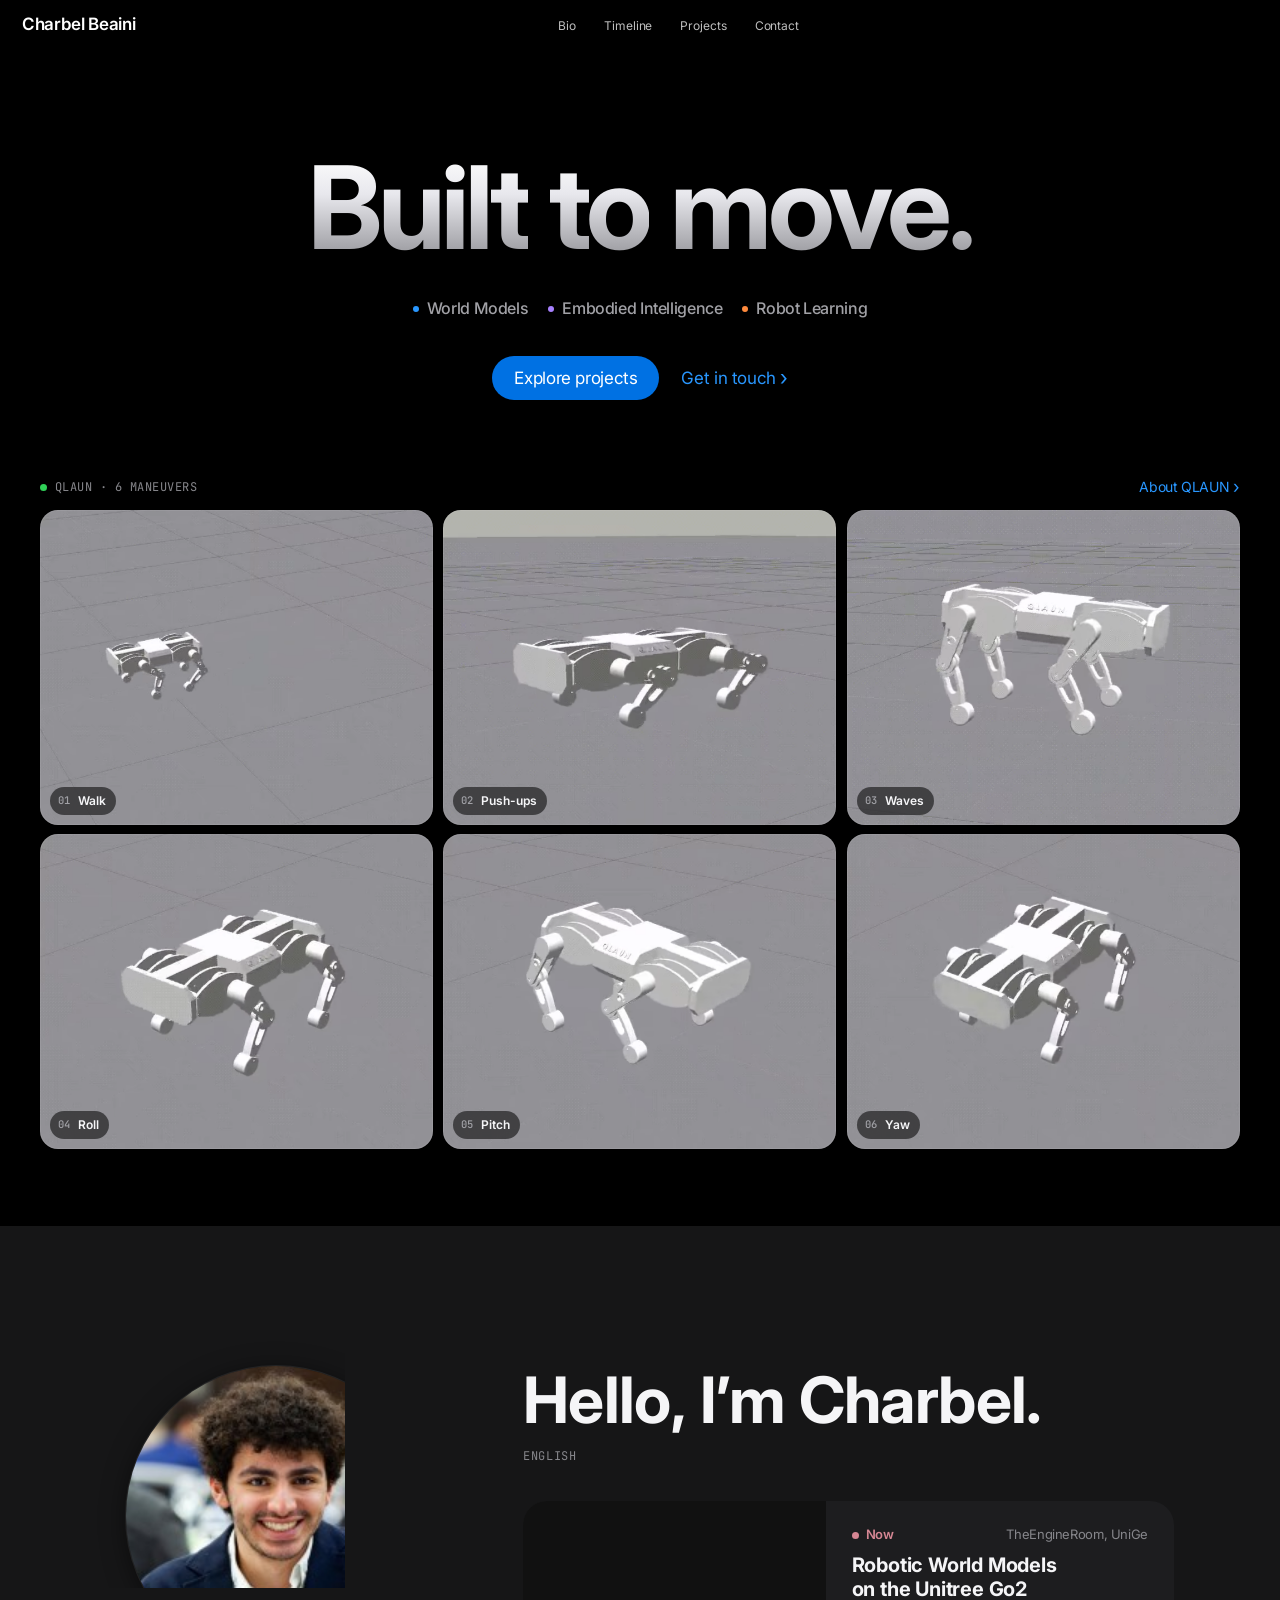
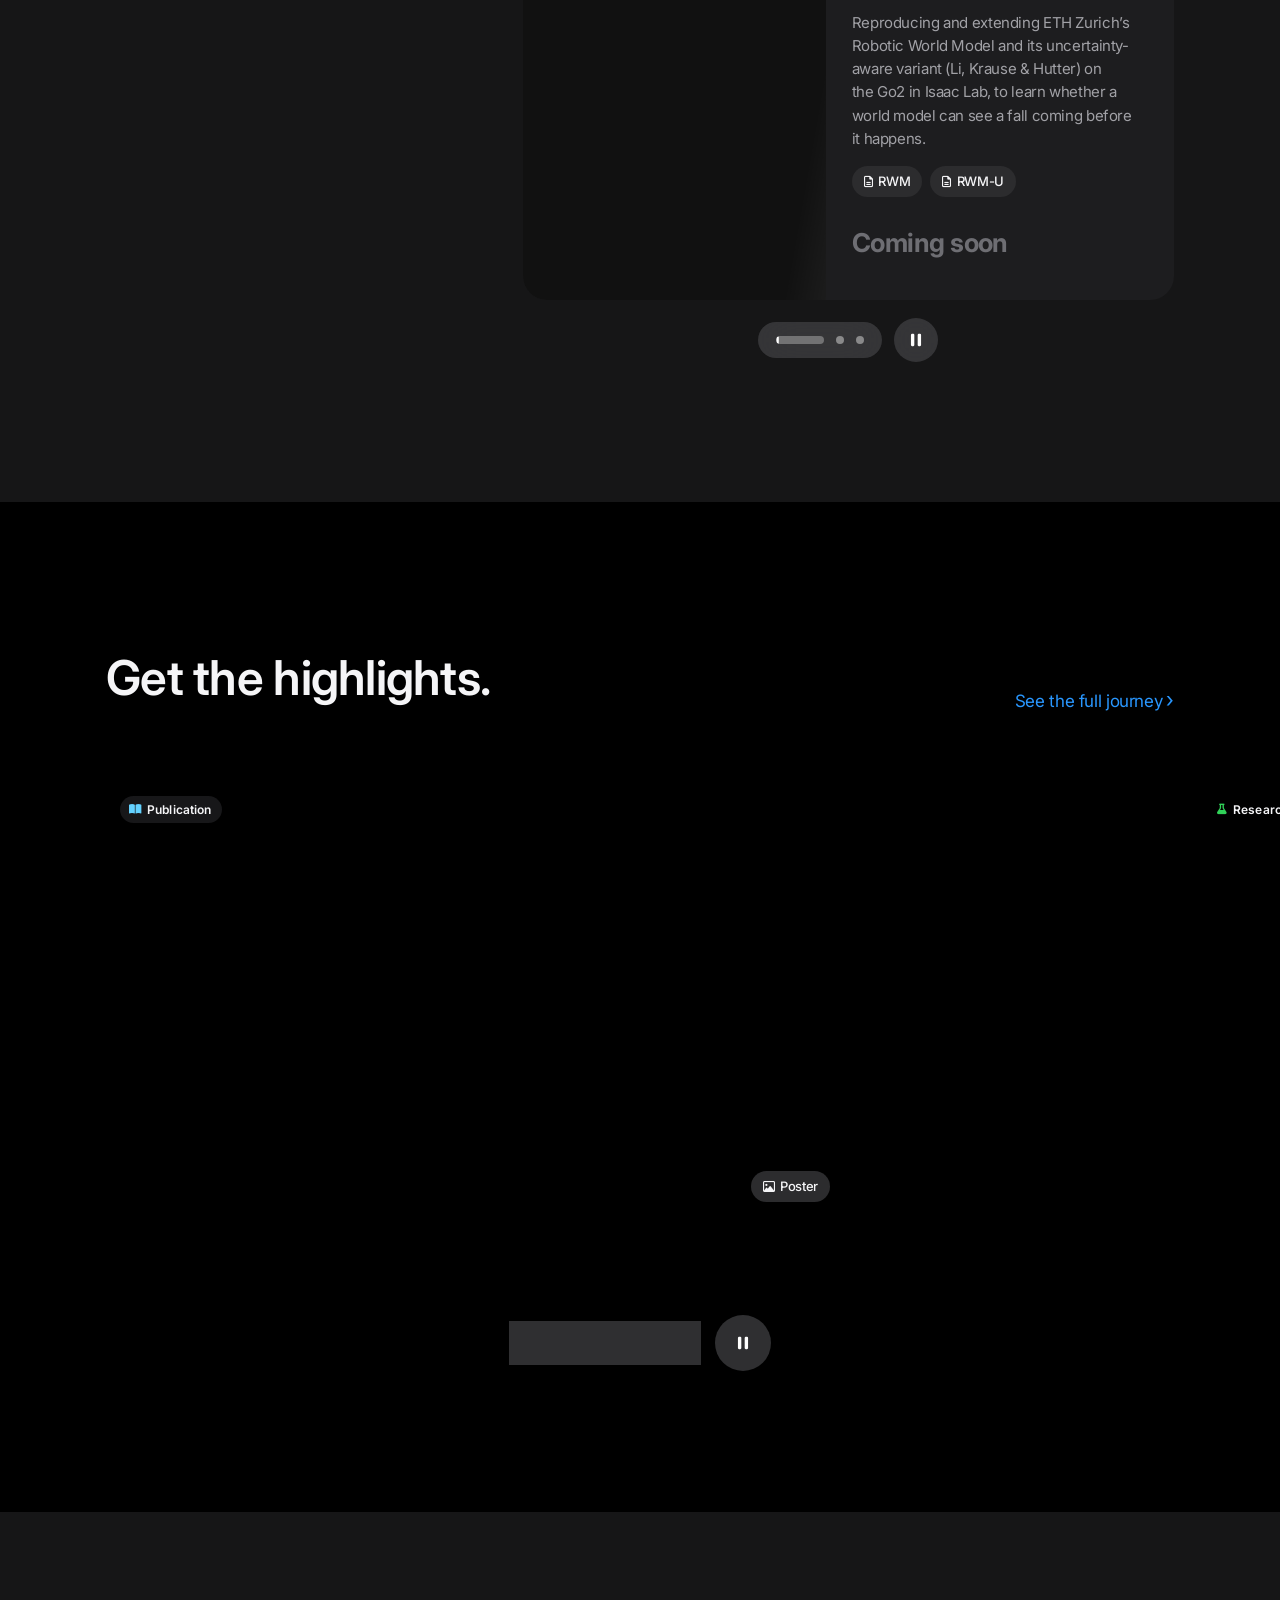
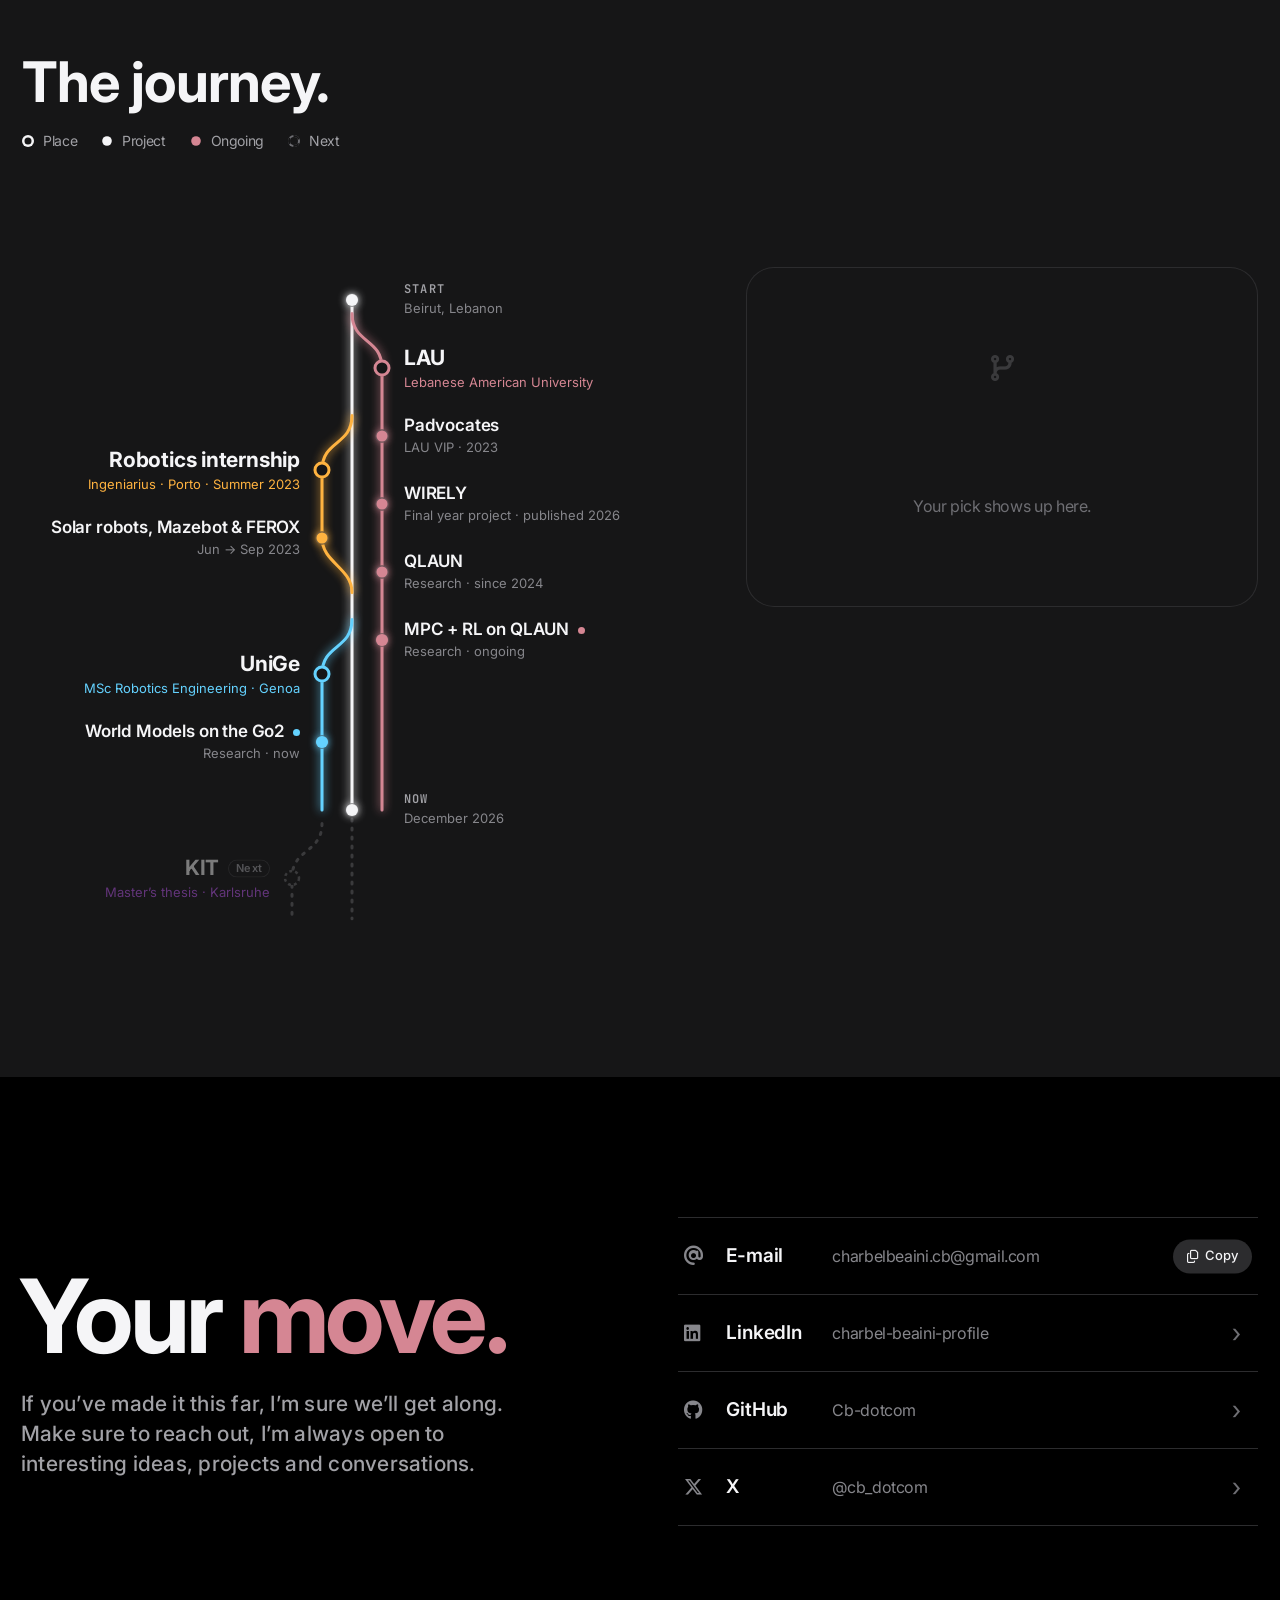
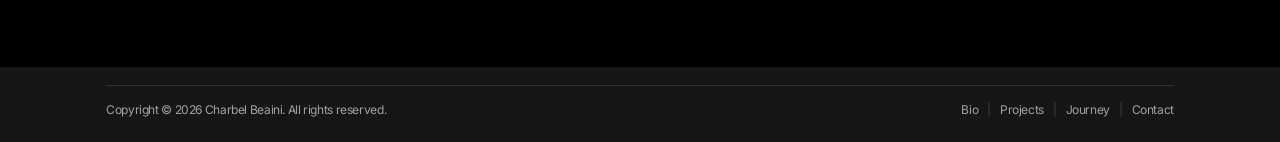
==== commit a2be10ba: "Contact: line up "Your move." with the text below Measure the first letter's ink with canvas and off" ====
--- a/index.html
+++ b/index.html
@@ -16,7 +16,7 @@
   <link rel="preconnect" href="https://fonts.gstatic.com" crossorigin>
   <link rel="stylesheet" href="https://fonts.googleapis.com/css2?family=Inter:wght@400;500;600;700&family=JetBrains+Mono:wght@400;500&family=Noto+Sans+SC:wght@700&family=Noto+Sans+Devanagari:wght@700&family=Noto+Sans+Bengali:wght@700&family=Noto+Sans+Arabic:wght@700&family=Noto+Sans+JP:wght@700&family=Noto+Sans+Telugu:wght@700&display=swap">
   <link rel="stylesheet" href="https://cdnjs.cloudflare.com/ajax/libs/font-awesome/6.5.2/css/all.min.css" crossorigin="anonymous" referrerpolicy="no-referrer">
-  <link rel="stylesheet" href="assets/css/style.css?v=1793178534">
+  <link rel="stylesheet" href="assets/css/style.css?v=1793179050">
 </head>
 <body>
   <a class="visually-hidden" href="#main">Skip to content</a>
@@ -186,8 +186,8 @@
     <section class="section contact tone-black" id="contact" aria-labelledby="contact-h">
       <div class="wrap-wide contact-grid">
         <div class="contact-copy" data-reveal>
-          <h2 class="contact-h" id="contact-h">Your <span class="hi">move.</span></h2>
-          <p class="lead">If you’ve made it this far, I’m sure we’ll get along. Make sure to reach out, I’m always open to interesting ideas, projects and conversations.</p>
+          <h2 class="contact-h" id="contact-h" data-optical>Your <span class="hi">move.</span></h2>
+          <p class="lead" data-optical>If you’ve made it this far, I’m sure we’ll get along. Make sure to reach out, I’m always open to interesting ideas, projects and conversations.</p>
         </div>
         <ul class="contact-list" data-reveal style="--i:1">
           <li class="cl-mail">
@@ -209,8 +209,8 @@
     </div>
   </footer>
 
-  <script src="assets/js/projects-data.js?v=1793178534"></script>
-  <script src="assets/js/timeline-data.js?v=1793178534"></script>
-  <script src="assets/js/site.js?v=1793178534"></script>
+  <script src="assets/js/projects-data.js?v=1793179050"></script>
+  <script src="assets/js/timeline-data.js?v=1793179050"></script>
+  <script src="assets/js/site.js?v=1793179050"></script>
 </body>
 </html>
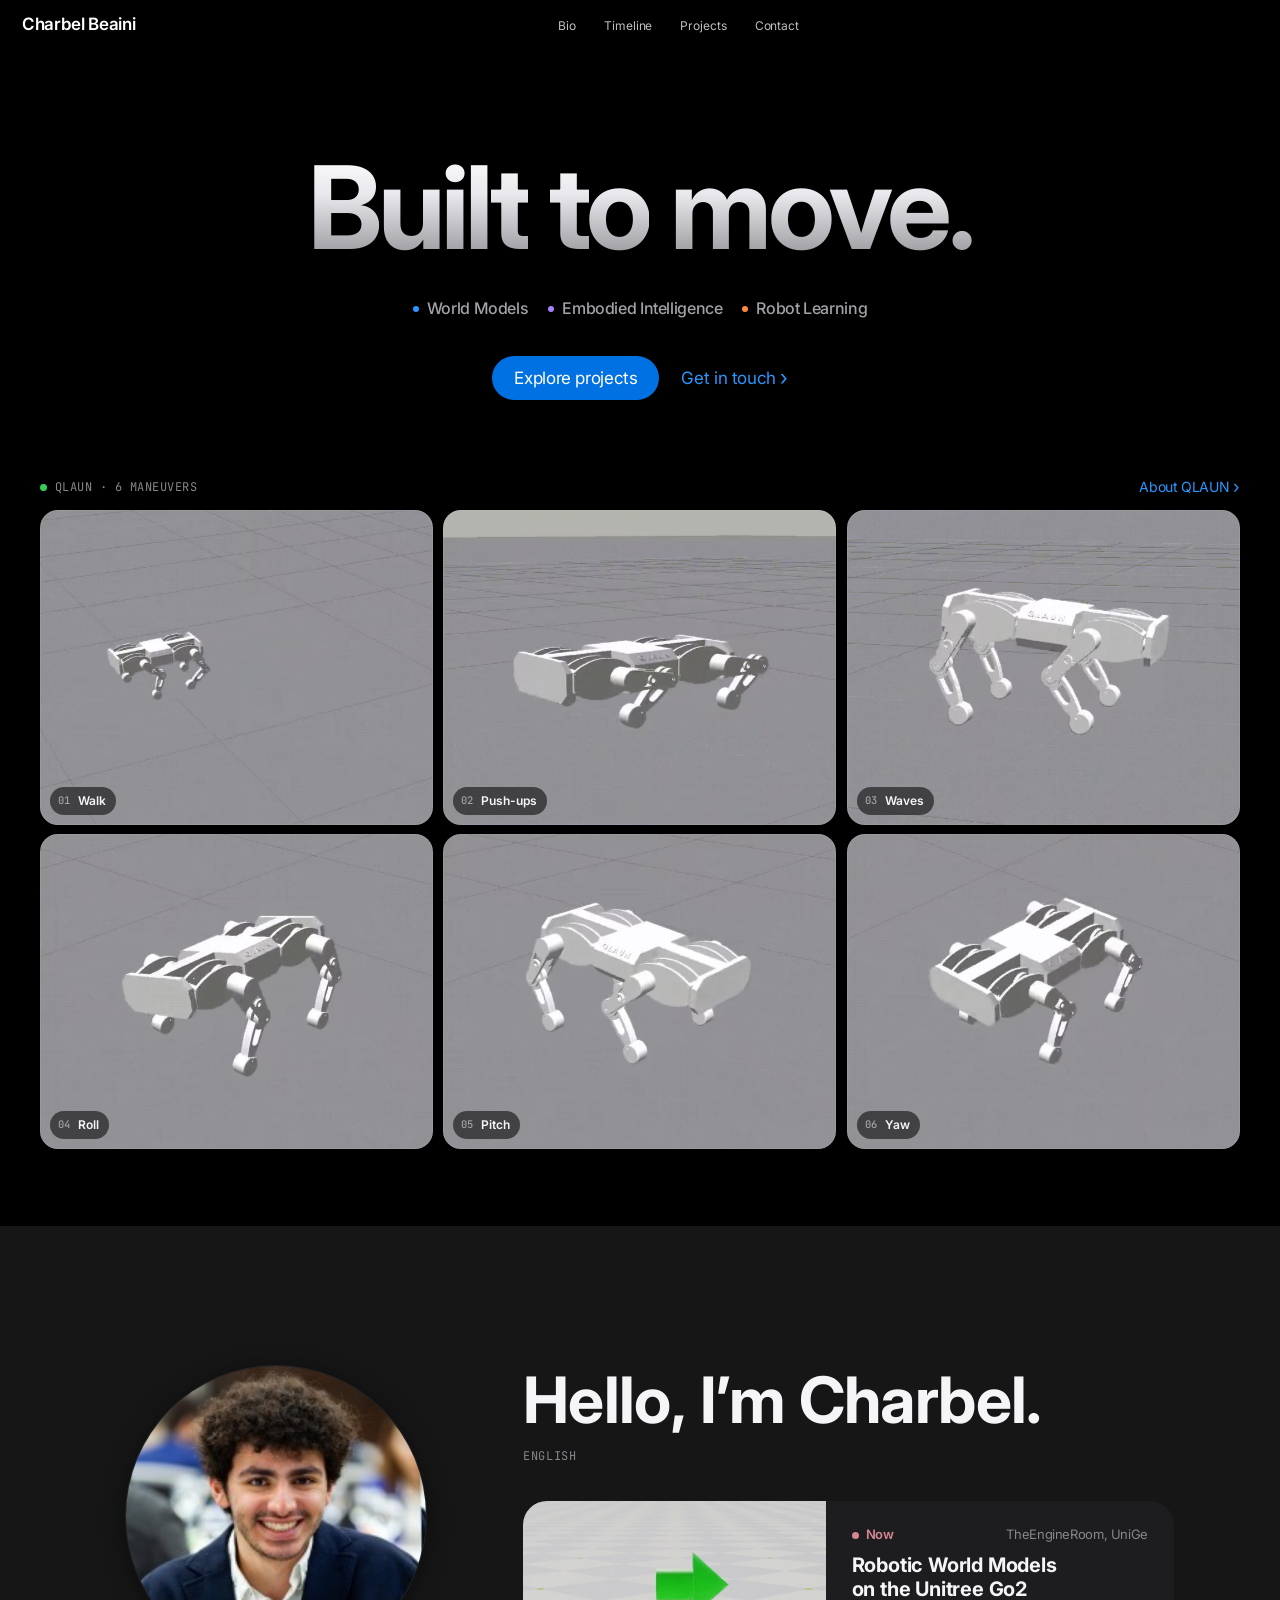
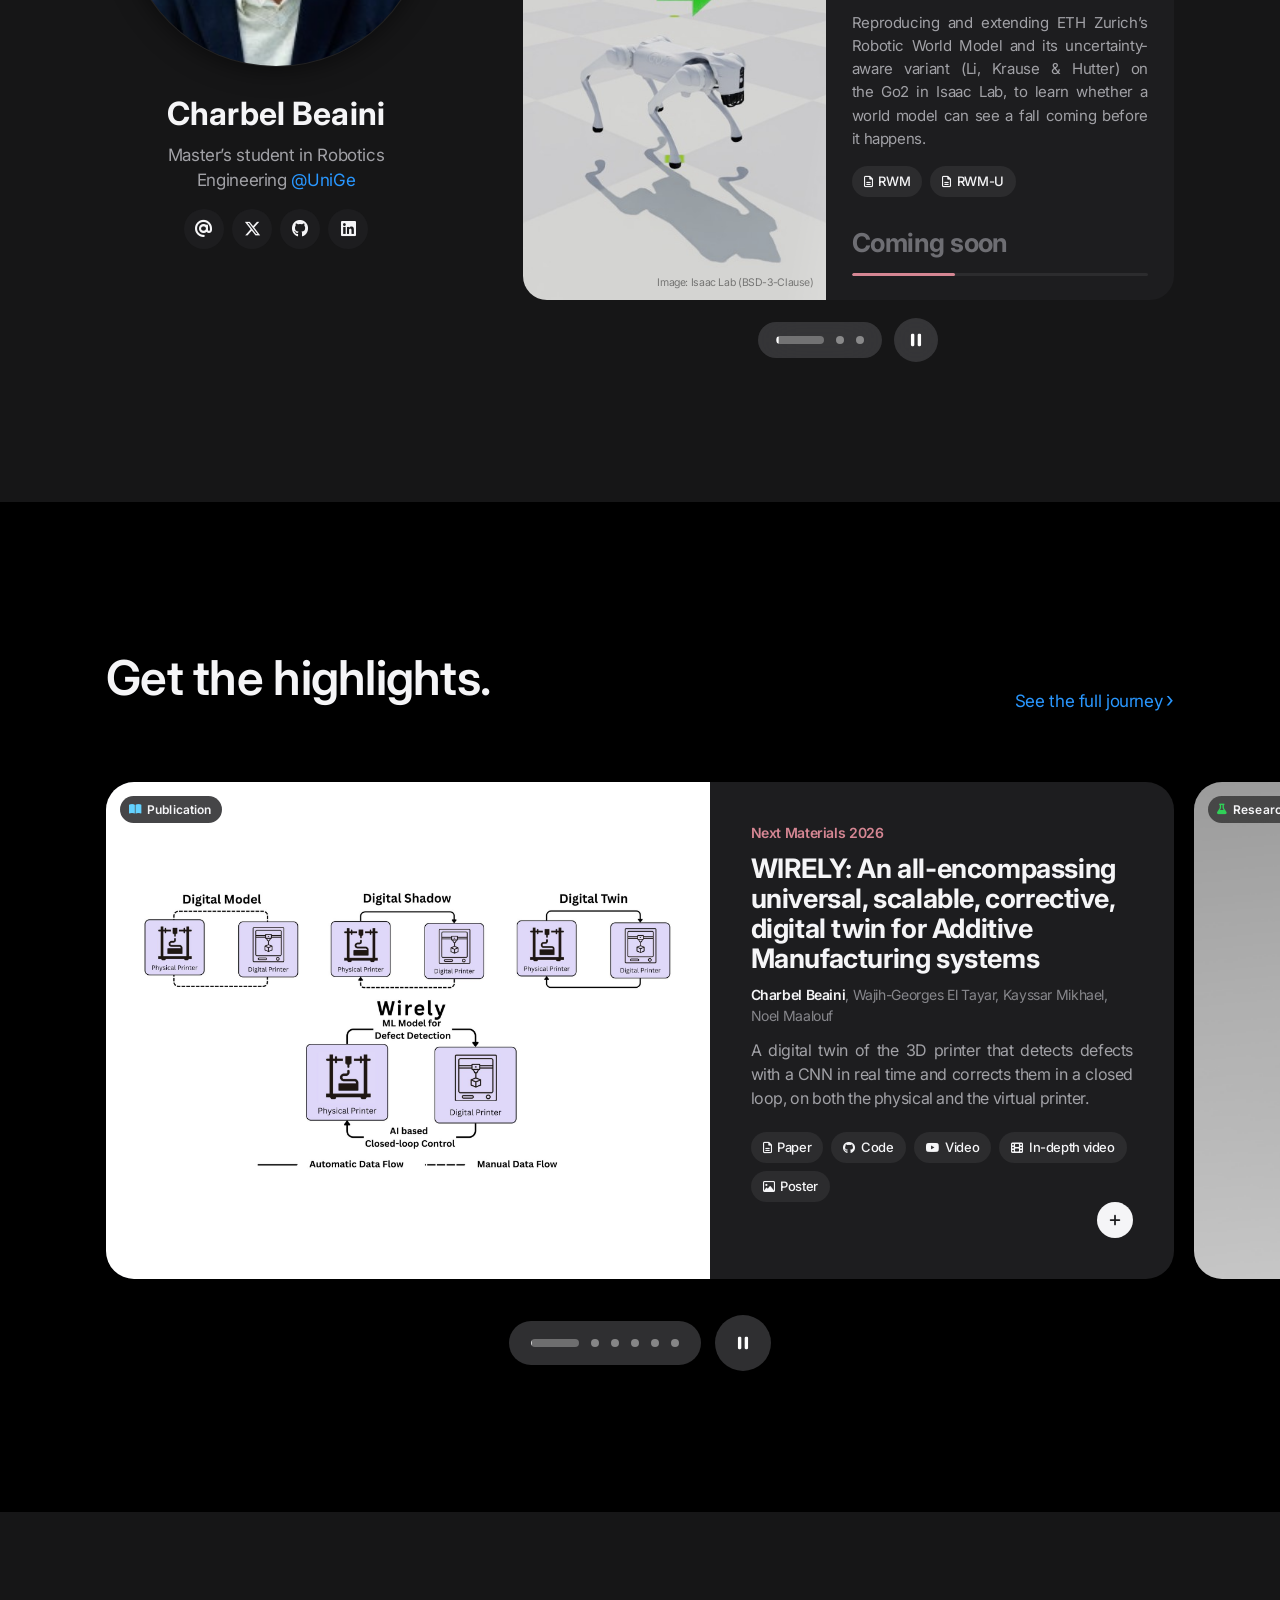
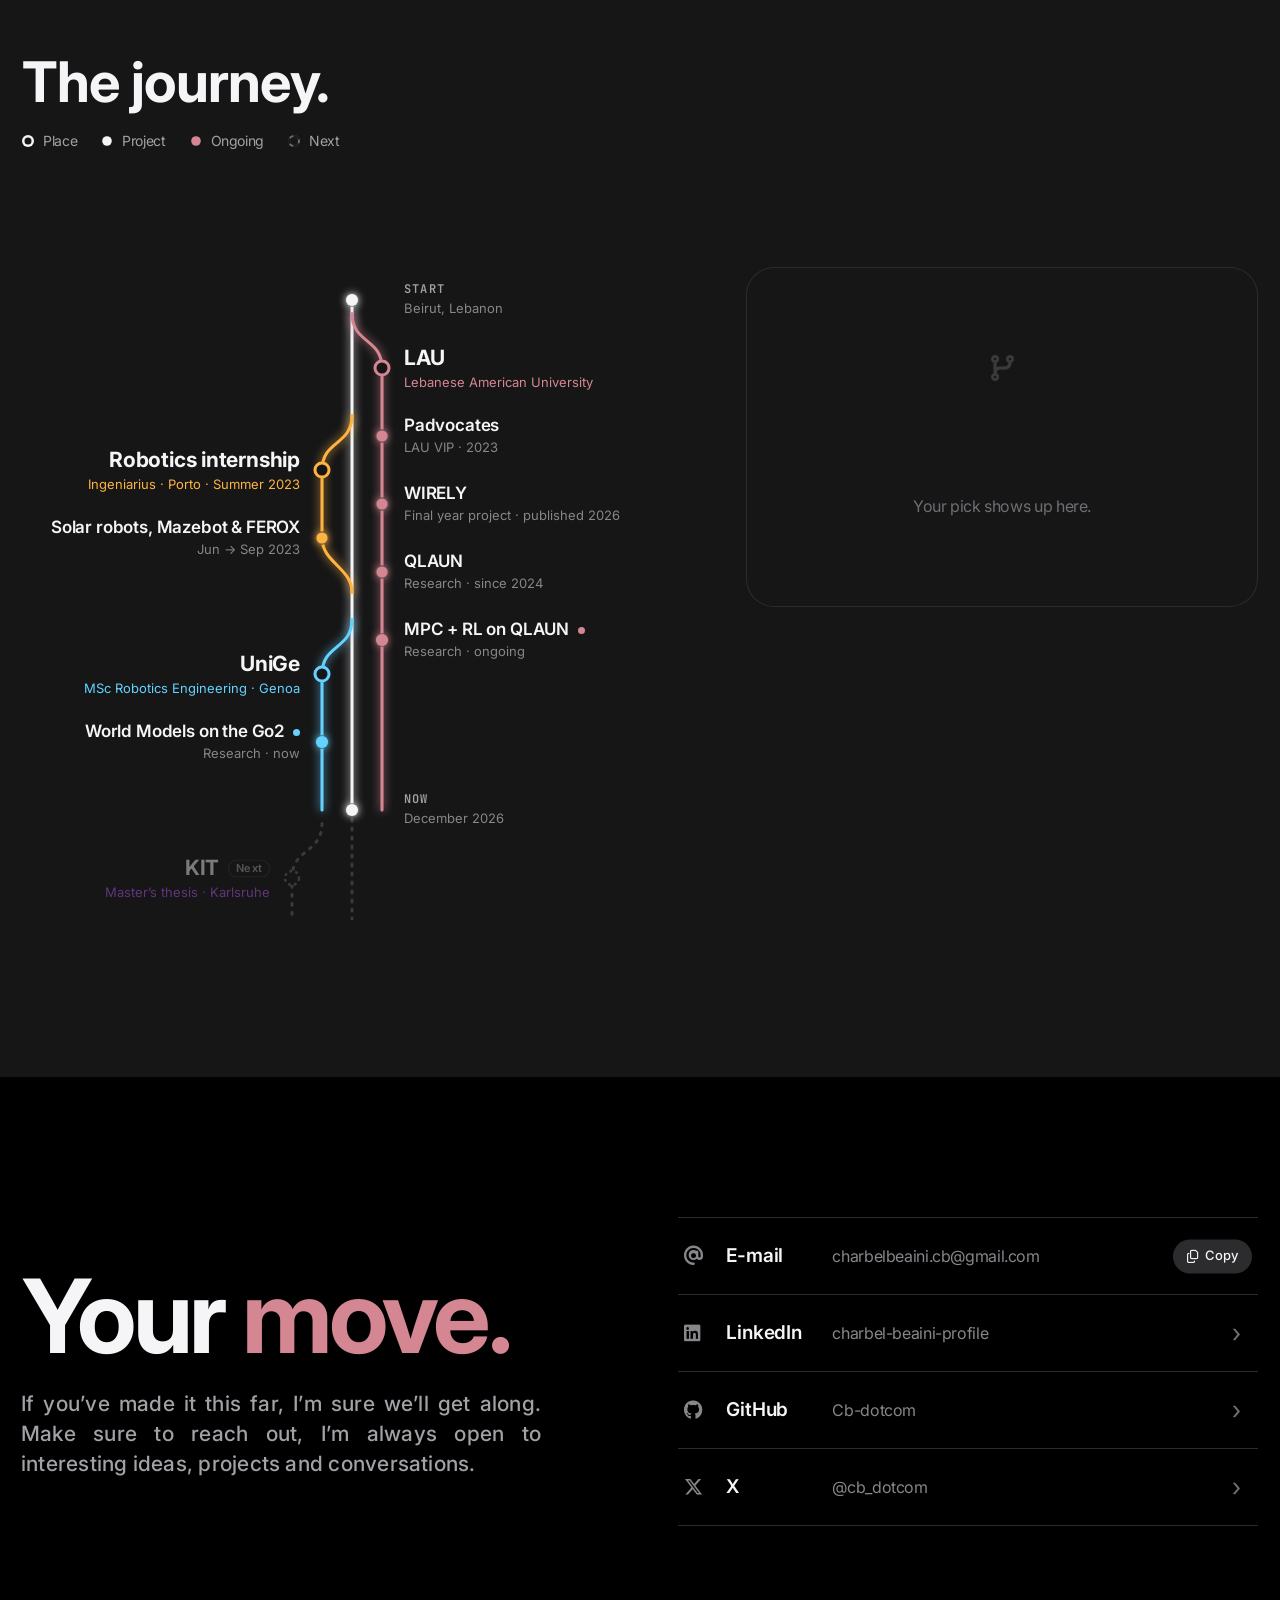
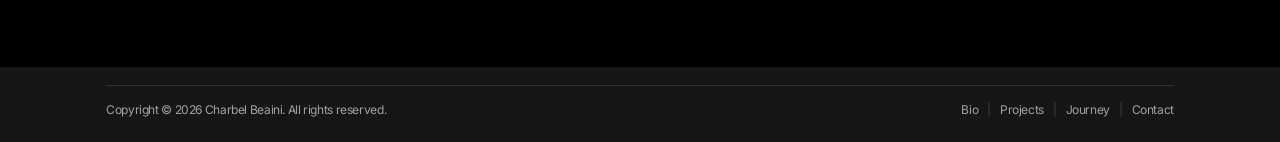
==== commit a5516873: "Justify body text site-wide; align "Your move." exactly with the paragraph - Paragraphs and detail b" ====
--- a/index.html
+++ b/index.html
@@ -16,7 +16,7 @@
   <link rel="preconnect" href="https://fonts.gstatic.com" crossorigin>
   <link rel="stylesheet" href="https://fonts.googleapis.com/css2?family=Inter:wght@400;500;600;700&family=JetBrains+Mono:wght@400;500&family=Noto+Sans+SC:wght@700&family=Noto+Sans+Devanagari:wght@700&family=Noto+Sans+Bengali:wght@700&family=Noto+Sans+Arabic:wght@700&family=Noto+Sans+JP:wght@700&family=Noto+Sans+Telugu:wght@700&display=swap">
   <link rel="stylesheet" href="https://cdnjs.cloudflare.com/ajax/libs/font-awesome/6.5.2/css/all.min.css" crossorigin="anonymous" referrerpolicy="no-referrer">
-  <link rel="stylesheet" href="assets/css/style.css?v=1793179050">
+  <link rel="stylesheet" href="assets/css/style.css?v=1793179377">
 </head>
 <body>
   <a class="visually-hidden" href="#main">Skip to content</a>
@@ -209,8 +209,8 @@
     </div>
   </footer>
 
-  <script src="assets/js/projects-data.js?v=1793179050"></script>
-  <script src="assets/js/timeline-data.js?v=1793179050"></script>
-  <script src="assets/js/site.js?v=1793179050"></script>
+  <script src="assets/js/projects-data.js?v=1793179377"></script>
+  <script src="assets/js/timeline-data.js?v=1793179377"></script>
+  <script src="assets/js/site.js?v=1793179377"></script>
 </body>
 </html>
--- a/assets/css/style.css
+++ b/assets/css/style.css
@@ -99,6 +99,9 @@
 h1, h2, h3, h4, p { margin: 0; }
 h1, h2, h3, h4 { color: var(--text); text-wrap: balance; }
 p { text-wrap: pretty; }
+/* body text is justified everywhere; hyphenation keeps the spacing even. Labels, names and centred lines stay as they are. */
+p, .dt-points li { text-align: justify; -webkit-hyphens: auto; hyphens: auto; }
+p.name, p.role, p.hello-lang, p.jr-hint, p.hc-authors, .dt-head p, .jr-empty p { text-align: inherit; -webkit-hyphens: manual; hyphens: manual; }
 button { font: inherit; color: inherit; background: none; border: 0; padding: 0; cursor: pointer; }
 :focus-visible { outline: 2px solid var(--blue); outline-offset: 3px; border-radius: 6px; }
 .visually-hidden { position: absolute; width: 1px; height: 1px; overflow: hidden; clip: rect(0 0 0 0); white-space: nowrap; }
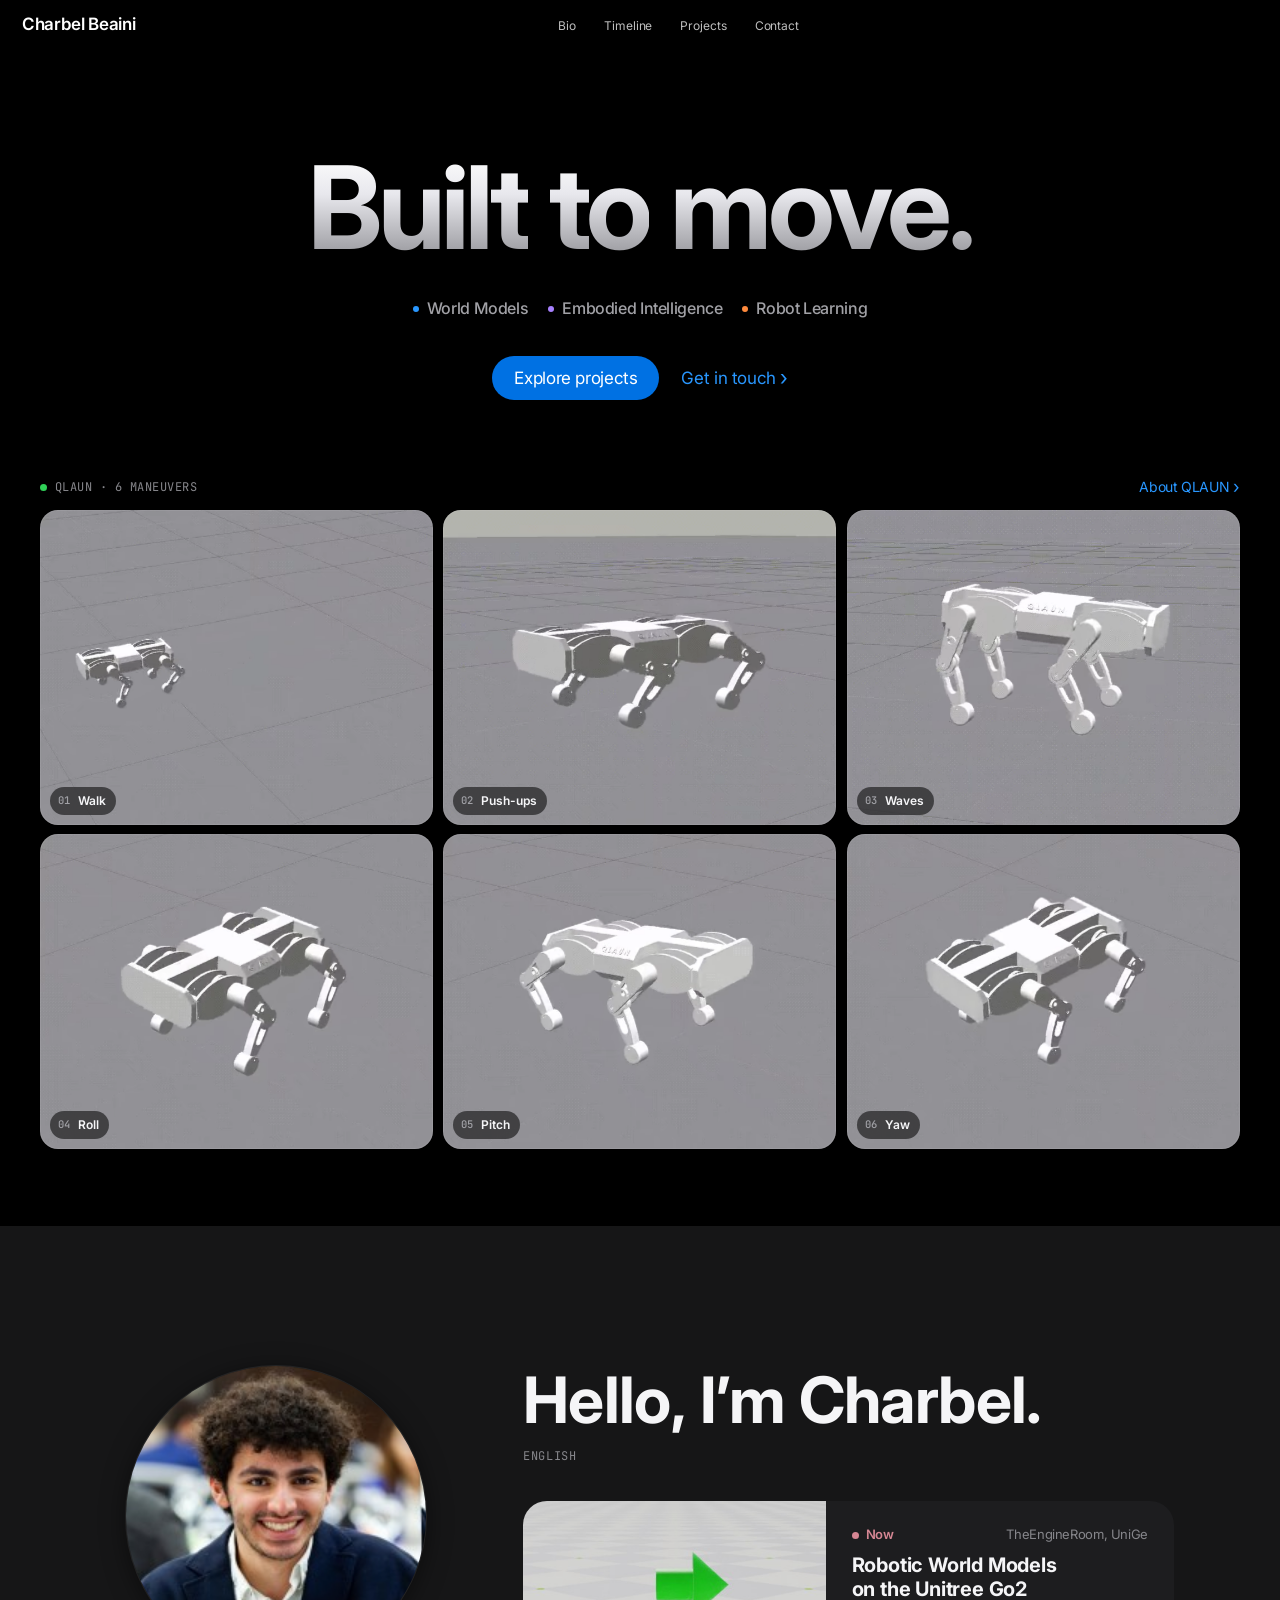
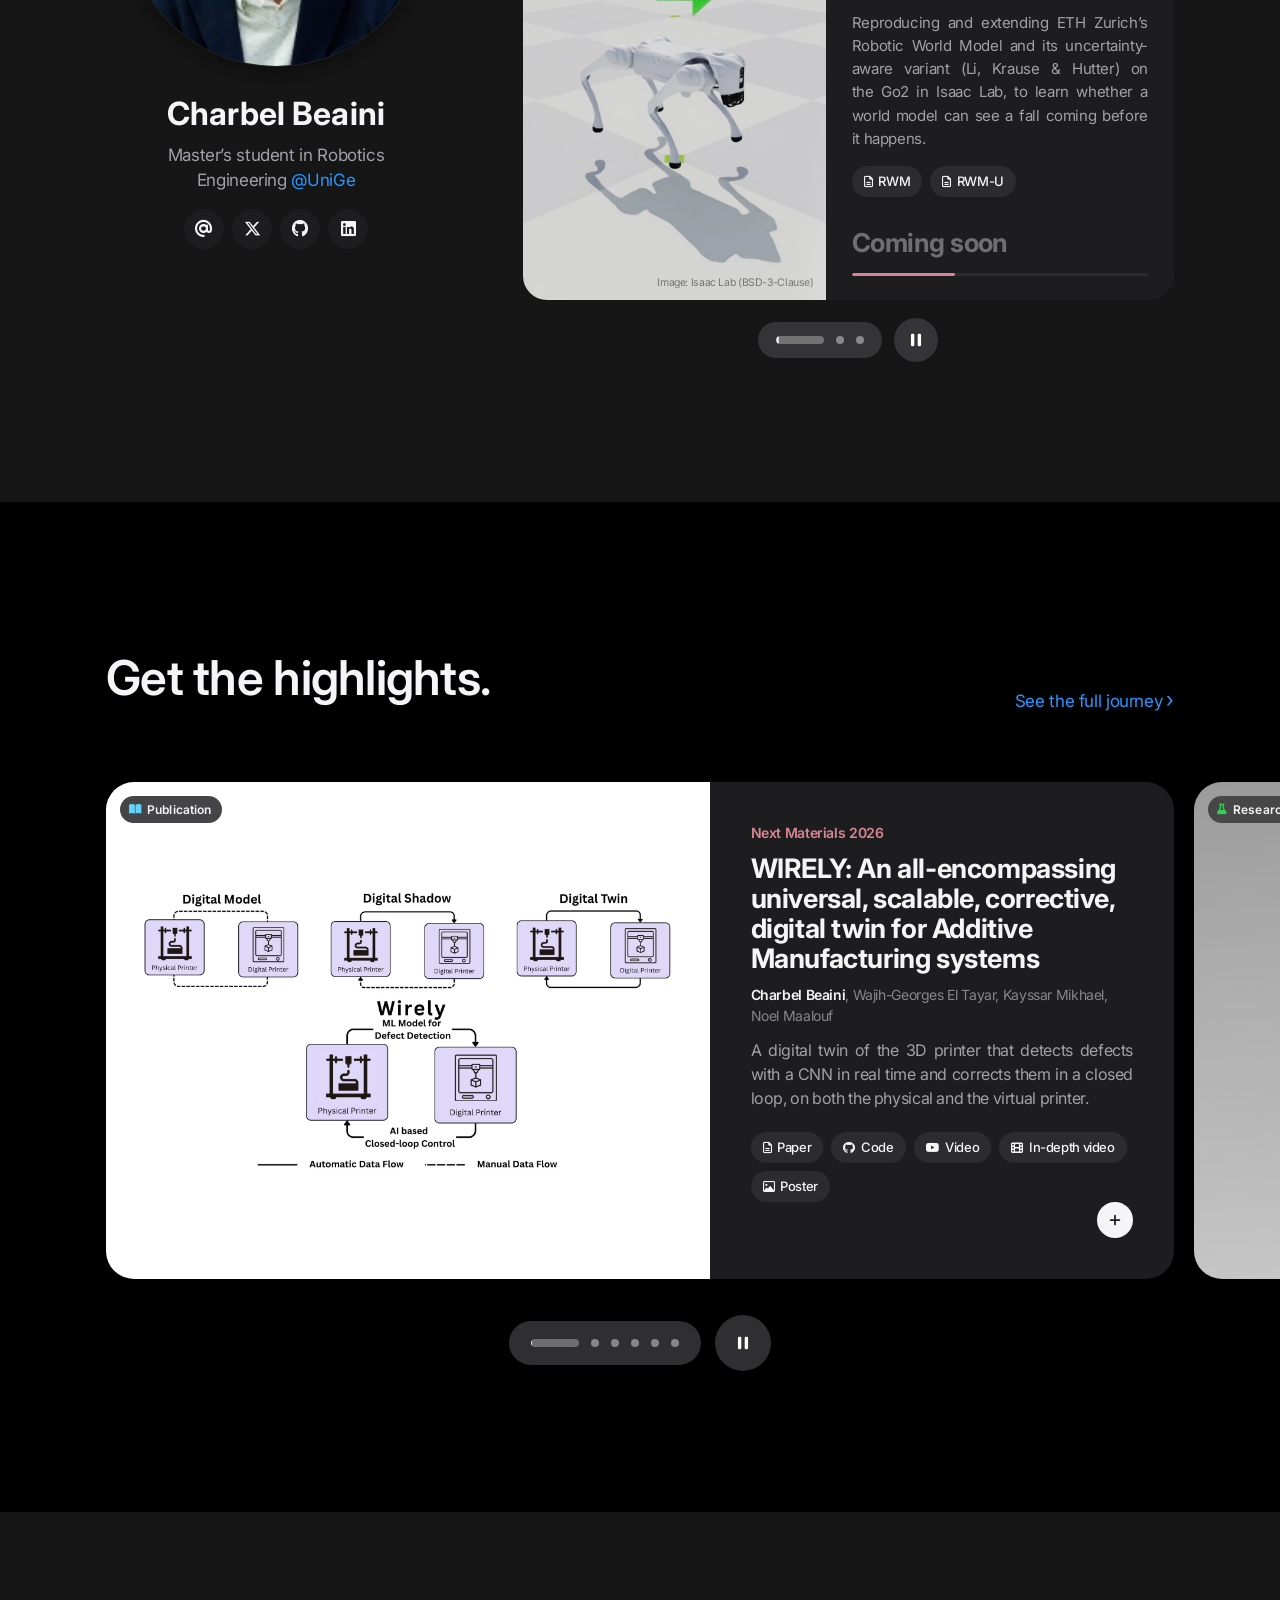
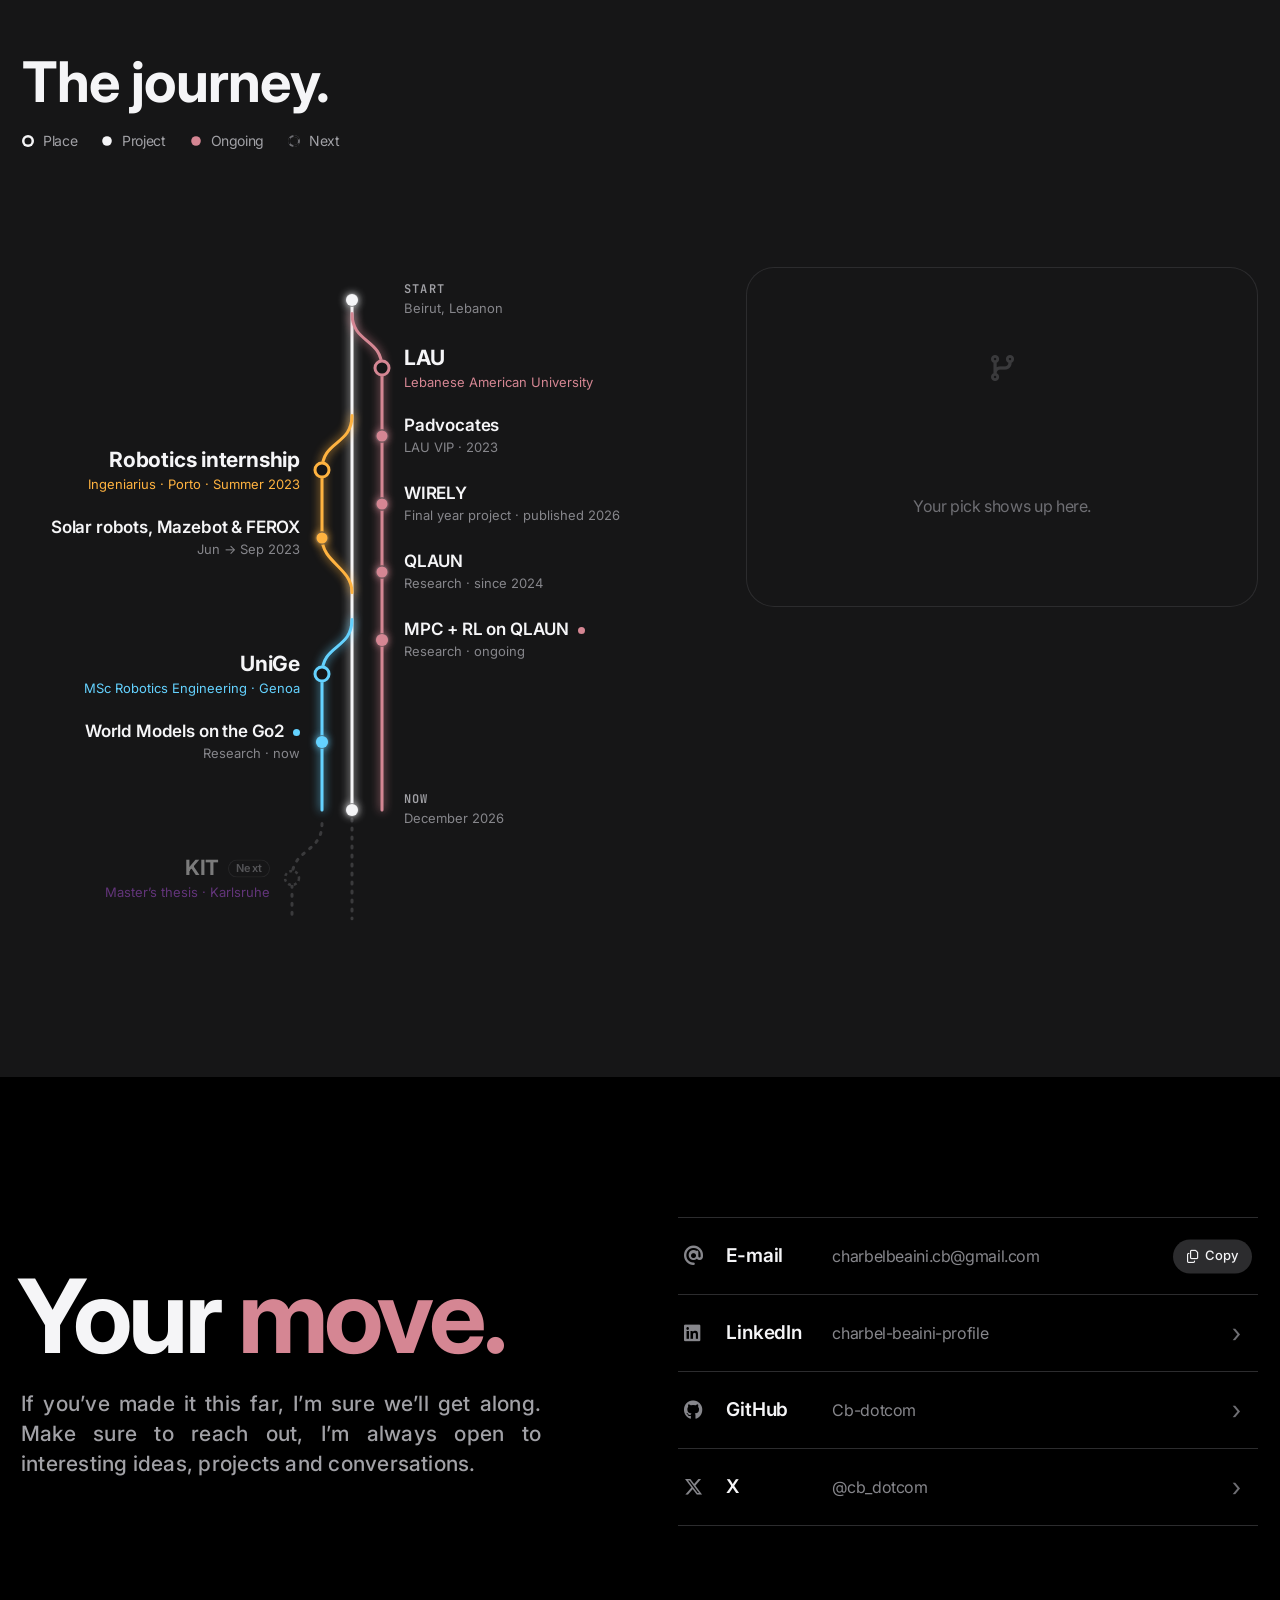
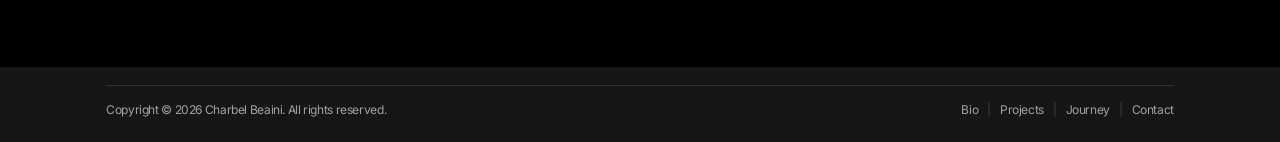
==== commit 9143afe8: "Add CB favicon; pull "Your move." back a touch - CB monogram (white C, burgundy B on black): SVG, IC" ====
--- a/index.html
+++ b/index.html
@@ -12,11 +12,14 @@
   <meta property="og:image" content="https://cb-dotcom.github.io/Charbel_Beaini.github.io/images/QLAUN.jpeg">
   <meta property="og:type" content="website">
   <script>document.documentElement.classList.add('js');</script>
+  <link rel="icon" href="images/icon/favicon.svg" type="image/svg+xml">
+  <link rel="icon" href="favicon.ico" sizes="32x32">
+  <link rel="apple-touch-icon" href="images/icon/apple-touch-icon.png">
   <link rel="preconnect" href="https://fonts.googleapis.com">
   <link rel="preconnect" href="https://fonts.gstatic.com" crossorigin>
   <link rel="stylesheet" href="https://fonts.googleapis.com/css2?family=Inter:wght@400;500;600;700&family=JetBrains+Mono:wght@400;500&family=Noto+Sans+SC:wght@700&family=Noto+Sans+Devanagari:wght@700&family=Noto+Sans+Bengali:wght@700&family=Noto+Sans+Arabic:wght@700&family=Noto+Sans+JP:wght@700&family=Noto+Sans+Telugu:wght@700&display=swap">
   <link rel="stylesheet" href="https://cdnjs.cloudflare.com/ajax/libs/font-awesome/6.5.2/css/all.min.css" crossorigin="anonymous" referrerpolicy="no-referrer">
-  <link rel="stylesheet" href="assets/css/style.css?v=1793179377">
+  <link rel="stylesheet" href="assets/css/style.css?v=1793179883">
 </head>
 <body>
   <a class="visually-hidden" href="#main">Skip to content</a>
@@ -186,7 +189,7 @@
     <section class="section contact tone-black" id="contact" aria-labelledby="contact-h">
       <div class="wrap-wide contact-grid">
         <div class="contact-copy" data-reveal>
-          <h2 class="contact-h" id="contact-h" data-optical>Your <span class="hi">move.</span></h2>
+          <h2 class="contact-h" id="contact-h" data-optical data-hang="0.045">Your <span class="hi">move.</span></h2>
           <p class="lead" data-optical>If you’ve made it this far, I’m sure we’ll get along. Make sure to reach out, I’m always open to interesting ideas, projects and conversations.</p>
         </div>
         <ul class="contact-list" data-reveal style="--i:1">
@@ -209,8 +212,8 @@
     </div>
   </footer>
 
-  <script src="assets/js/projects-data.js?v=1793179377"></script>
-  <script src="assets/js/timeline-data.js?v=1793179377"></script>
-  <script src="assets/js/site.js?v=1793179377"></script>
+  <script src="assets/js/projects-data.js?v=1793179883"></script>
+  <script src="assets/js/timeline-data.js?v=1793179883"></script>
+  <script src="assets/js/site.js?v=1793179883"></script>
 </body>
 </html>
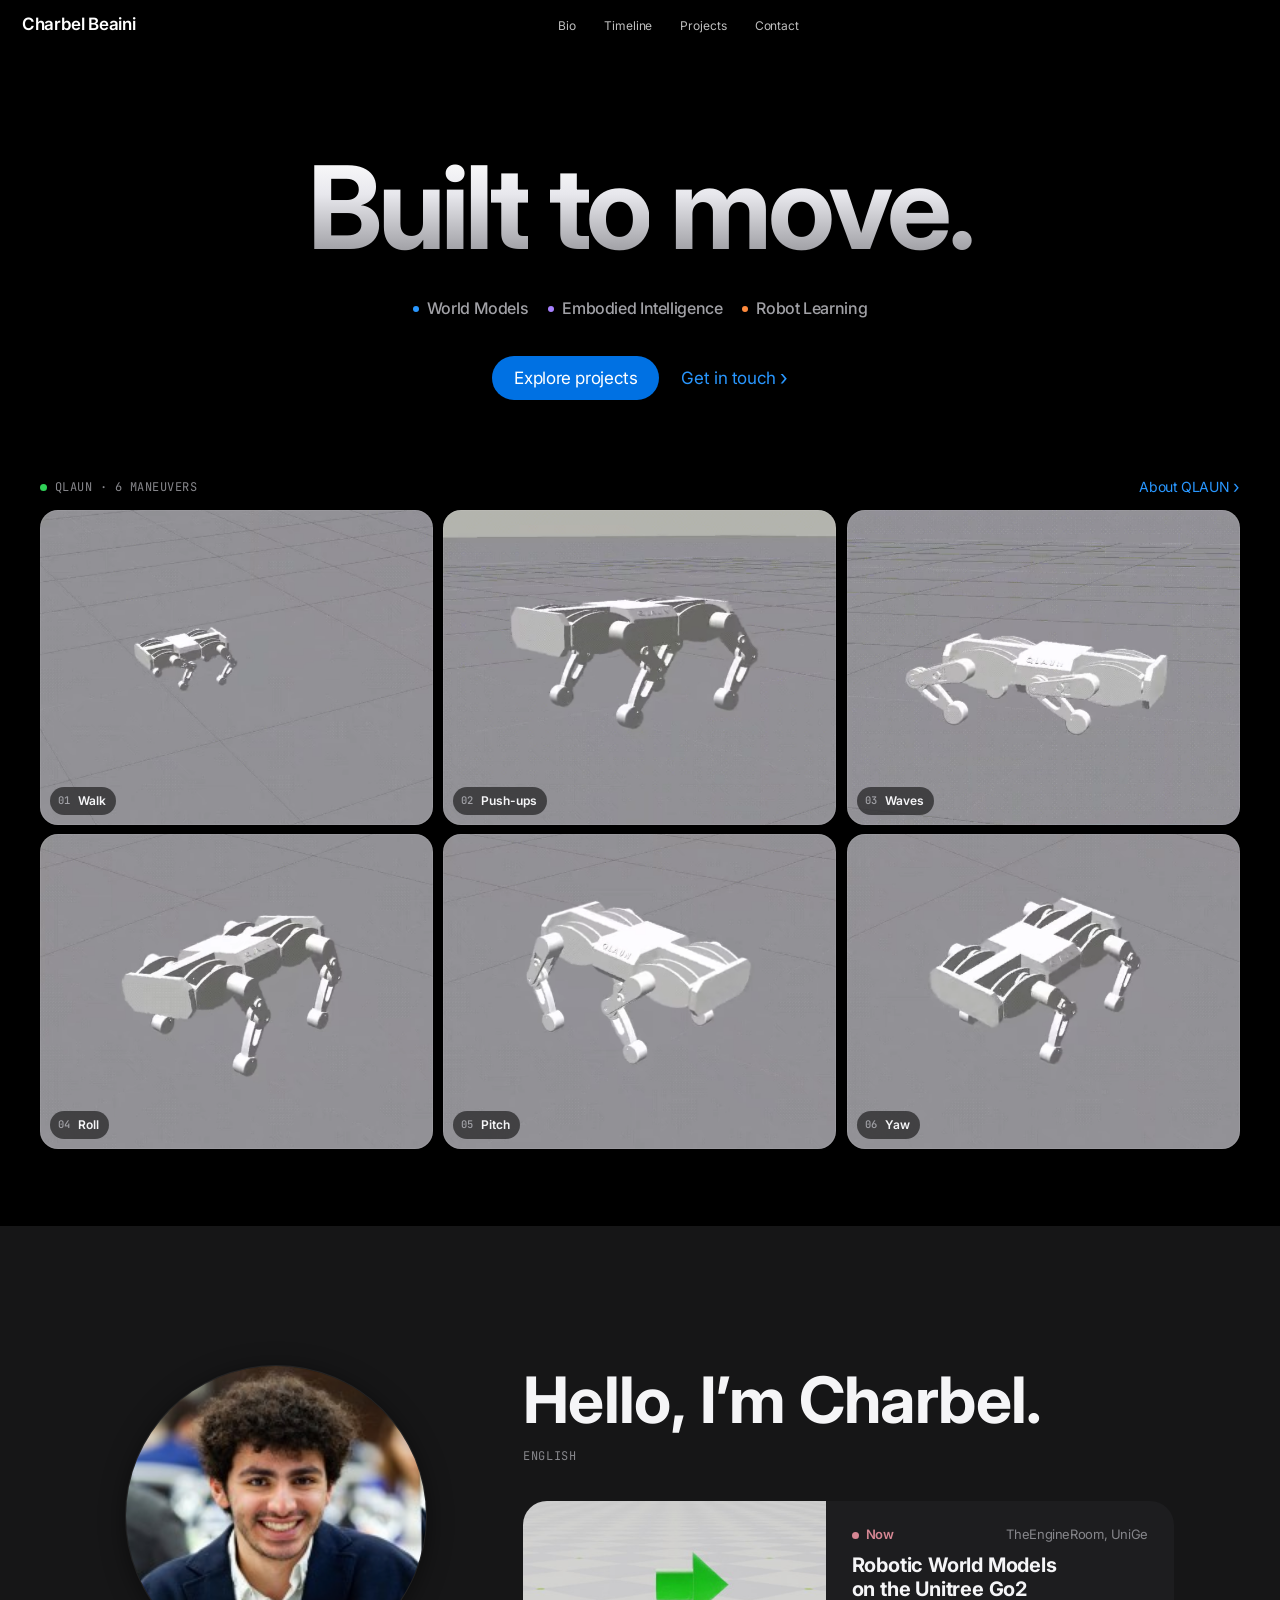
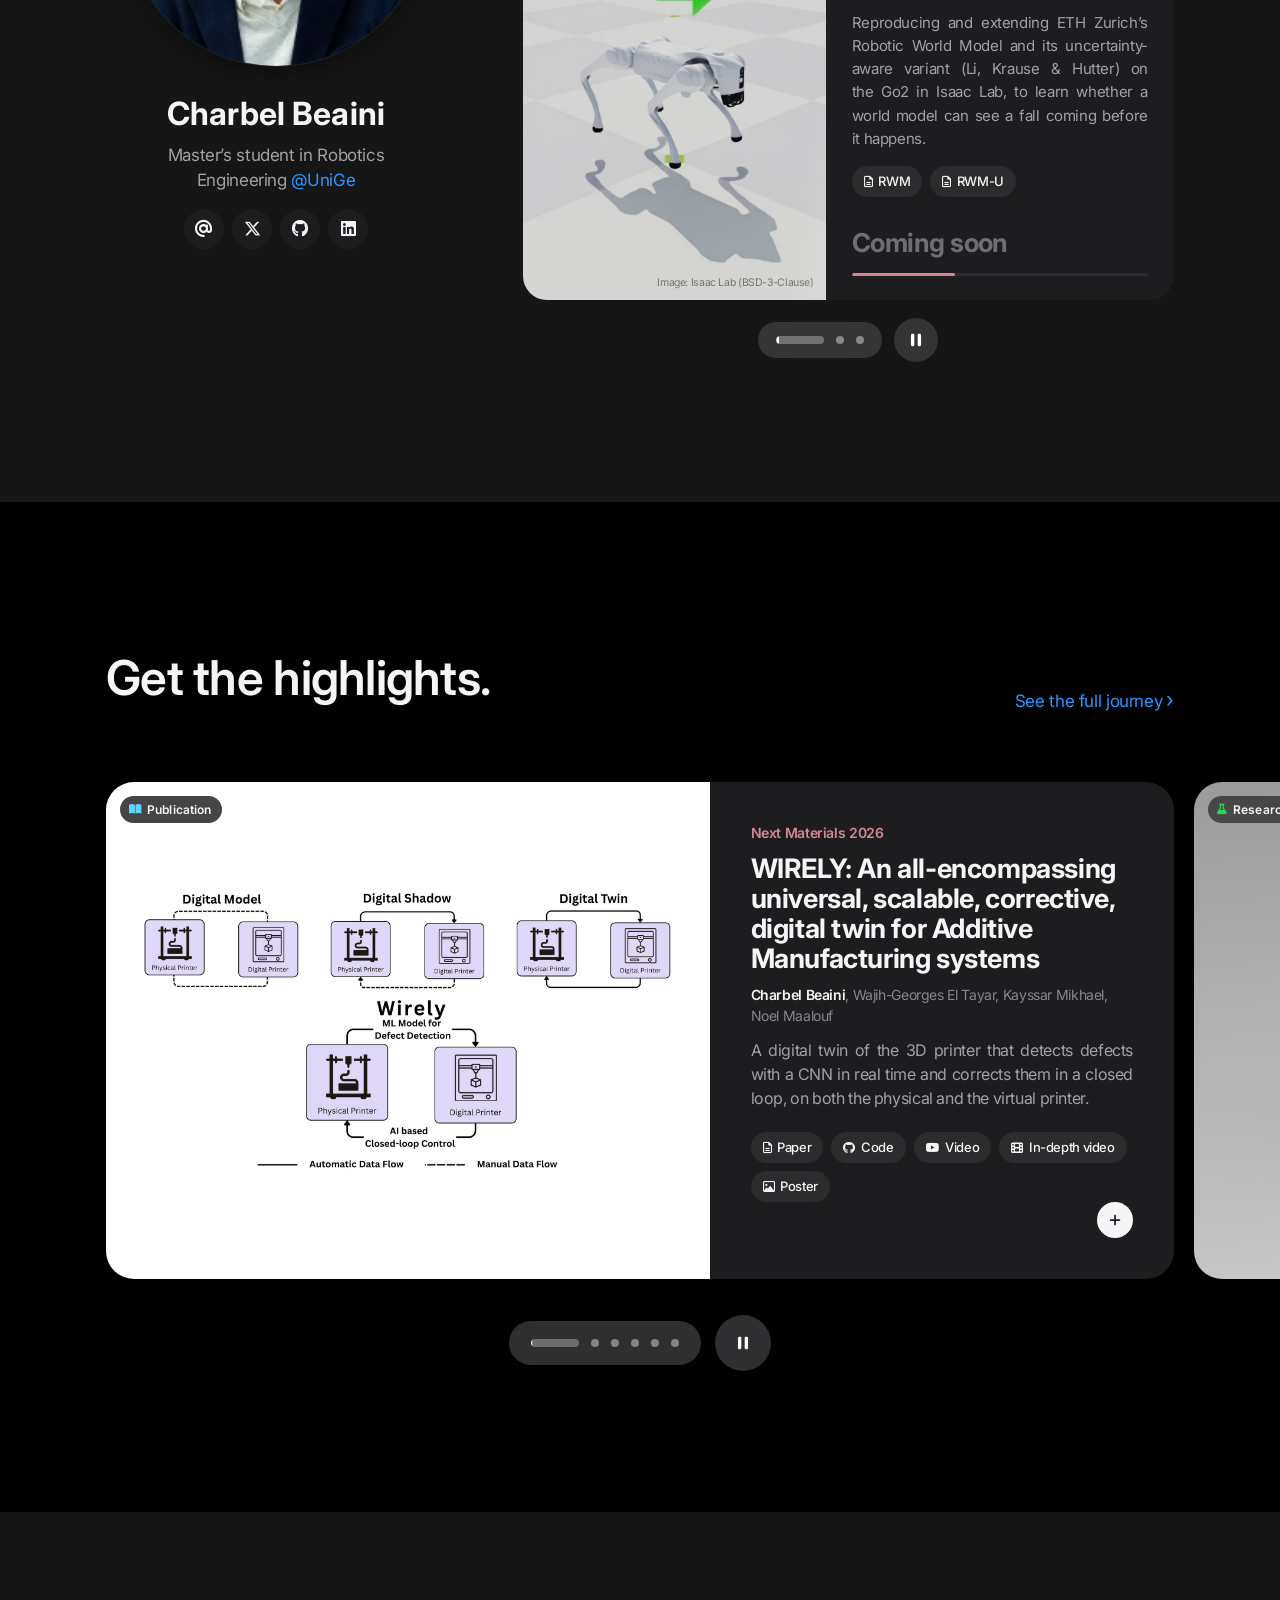
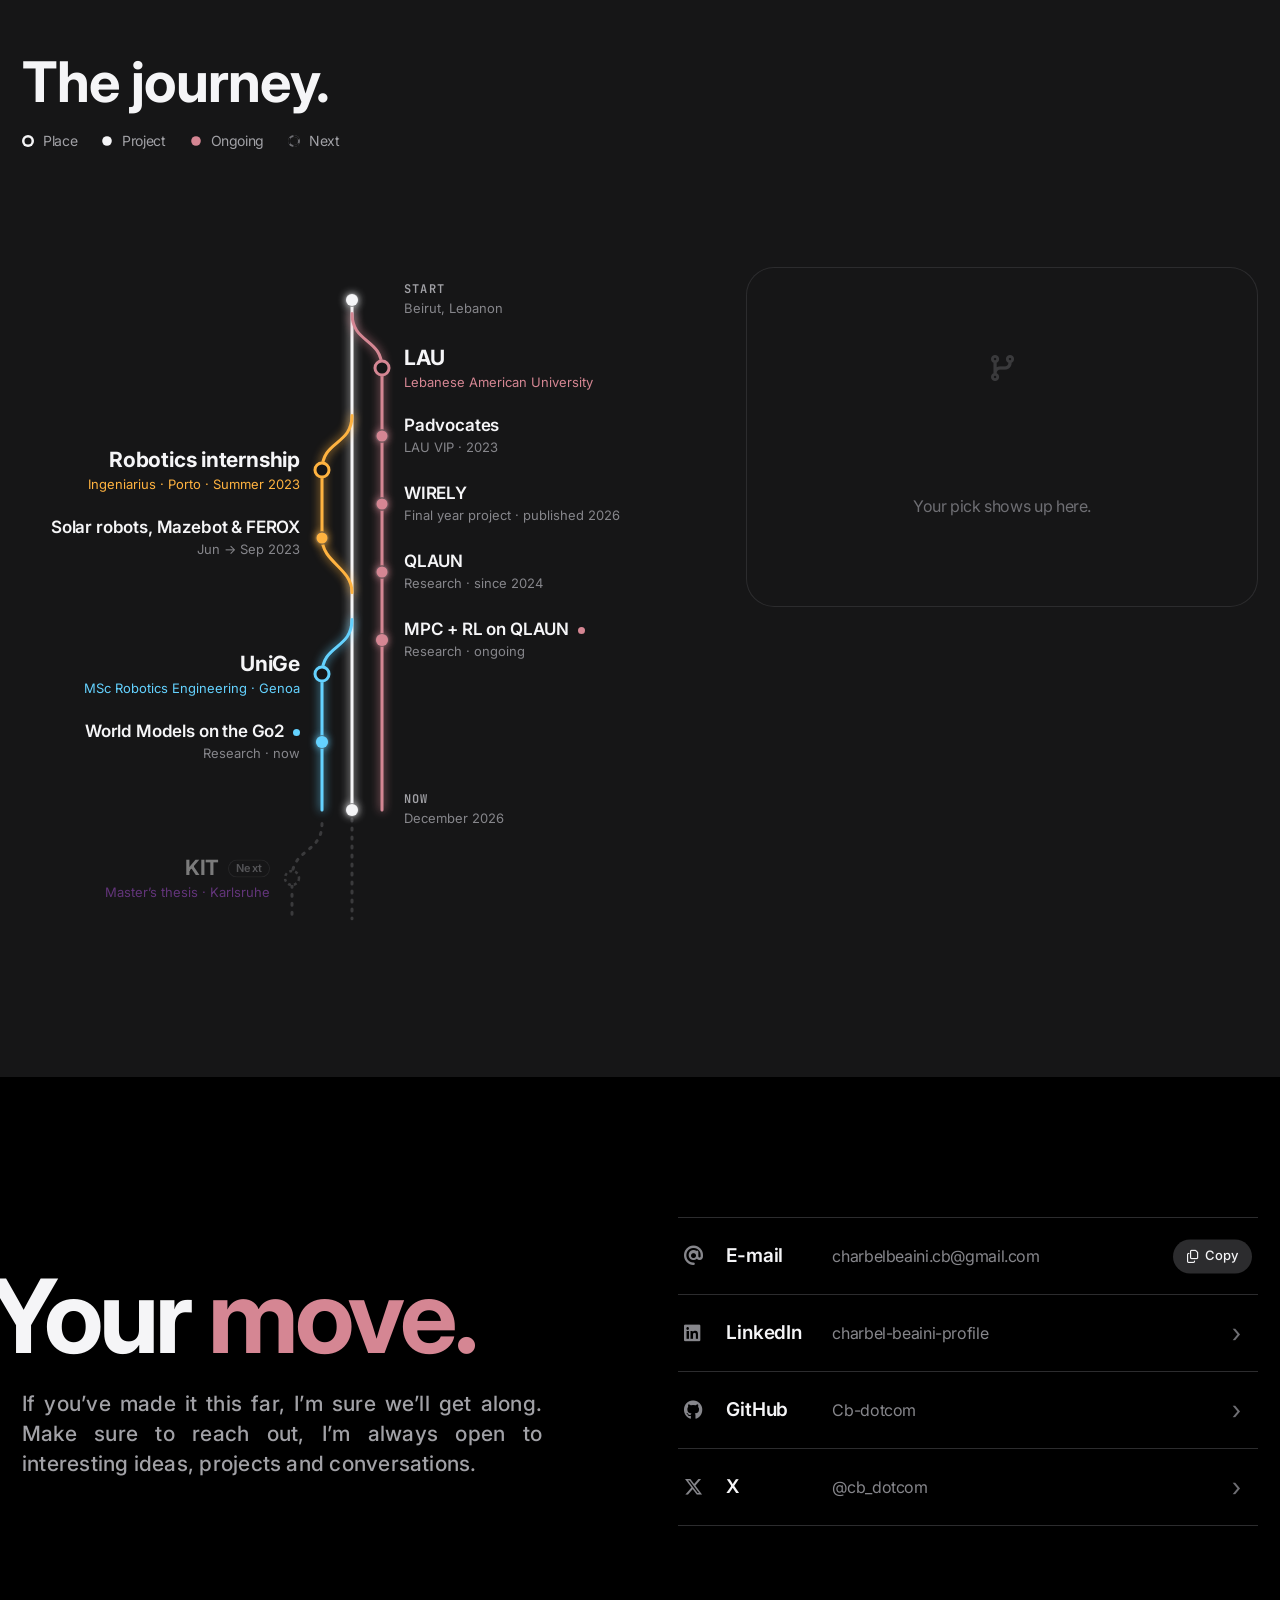
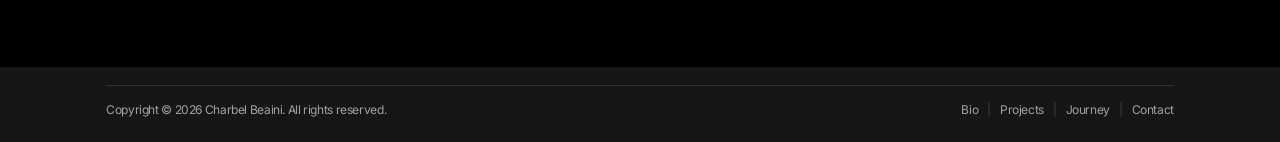
==== commit d42d5530: "Contact: centre the "Y" stem over the "I" of the paragraph Pure CSS (margin-left: calc(-0.35em + 2px" ====
--- a/index.html
+++ b/index.html
@@ -19,7 +19,7 @@
   <link rel="preconnect" href="https://fonts.gstatic.com" crossorigin>
   <link rel="stylesheet" href="https://fonts.googleapis.com/css2?family=Inter:wght@400;500;600;700&family=JetBrains+Mono:wght@400;500&family=Noto+Sans+SC:wght@700&family=Noto+Sans+Devanagari:wght@700&family=Noto+Sans+Bengali:wght@700&family=Noto+Sans+Arabic:wght@700&family=Noto+Sans+JP:wght@700&family=Noto+Sans+Telugu:wght@700&display=swap">
   <link rel="stylesheet" href="https://cdnjs.cloudflare.com/ajax/libs/font-awesome/6.5.2/css/all.min.css" crossorigin="anonymous" referrerpolicy="no-referrer">
-  <link rel="stylesheet" href="assets/css/style.css?v=1793179883">
+  <link rel="stylesheet" href="assets/css/style.css?v=1793180303">
 </head>
 <body>
   <a class="visually-hidden" href="#main">Skip to content</a>
@@ -189,8 +189,8 @@
     <section class="section contact tone-black" id="contact" aria-labelledby="contact-h">
       <div class="wrap-wide contact-grid">
         <div class="contact-copy" data-reveal>
-          <h2 class="contact-h" id="contact-h" data-optical data-hang="0.045">Your <span class="hi">move.</span></h2>
-          <p class="lead" data-optical>If you’ve made it this far, I’m sure we’ll get along. Make sure to reach out, I’m always open to interesting ideas, projects and conversations.</p>
+          <h2 class="contact-h" id="contact-h">Your <span class="hi">move.</span></h2>
+          <p class="lead">If you’ve made it this far, I’m sure we’ll get along. Make sure to reach out, I’m always open to interesting ideas, projects and conversations.</p>
         </div>
         <ul class="contact-list" data-reveal style="--i:1">
           <li class="cl-mail">
@@ -212,8 +212,8 @@
     </div>
   </footer>
 
-  <script src="assets/js/projects-data.js?v=1793179883"></script>
-  <script src="assets/js/timeline-data.js?v=1793179883"></script>
-  <script src="assets/js/site.js?v=1793179883"></script>
+  <script src="assets/js/projects-data.js?v=1793180303"></script>
+  <script src="assets/js/timeline-data.js?v=1793180303"></script>
+  <script src="assets/js/site.js?v=1793180303"></script>
 </body>
 </html>
--- a/assets/css/style.css
+++ b/assets/css/style.css
@@ -815,7 +815,8 @@
 
 /* ---------- CONTACT ---------- */
 .contact-grid { display: grid; grid-template-columns: minmax(0, 1fr) minmax(0, 1fr); gap: clamp(40px, 6vw, 96px); align-items: center; }
-.contact-h { margin: 0 0 22px; font-size: clamp(56px, 8vw, 112px); line-height: 1; font-weight: 700; letter-spacing: -.035em; color: #f5f5f7; }
+/* the stem of the "Y" sits right above the "I" of the paragraph: pull the title left by half the Y */
+.contact-h { margin: 0 0 22px calc(-0.35em + 2px); font-size: clamp(56px, 8vw, 112px); line-height: 1; font-weight: 700; letter-spacing: -.035em; color: #f5f5f7; }
 .contact-h .hi { color: var(--accent); }
 .contact-copy .lead { max-width: 520px; margin: 0; }
 .contact-list { list-style: none; margin: 0; padding: 0; border-top: 1px solid #2c2c2e; }
